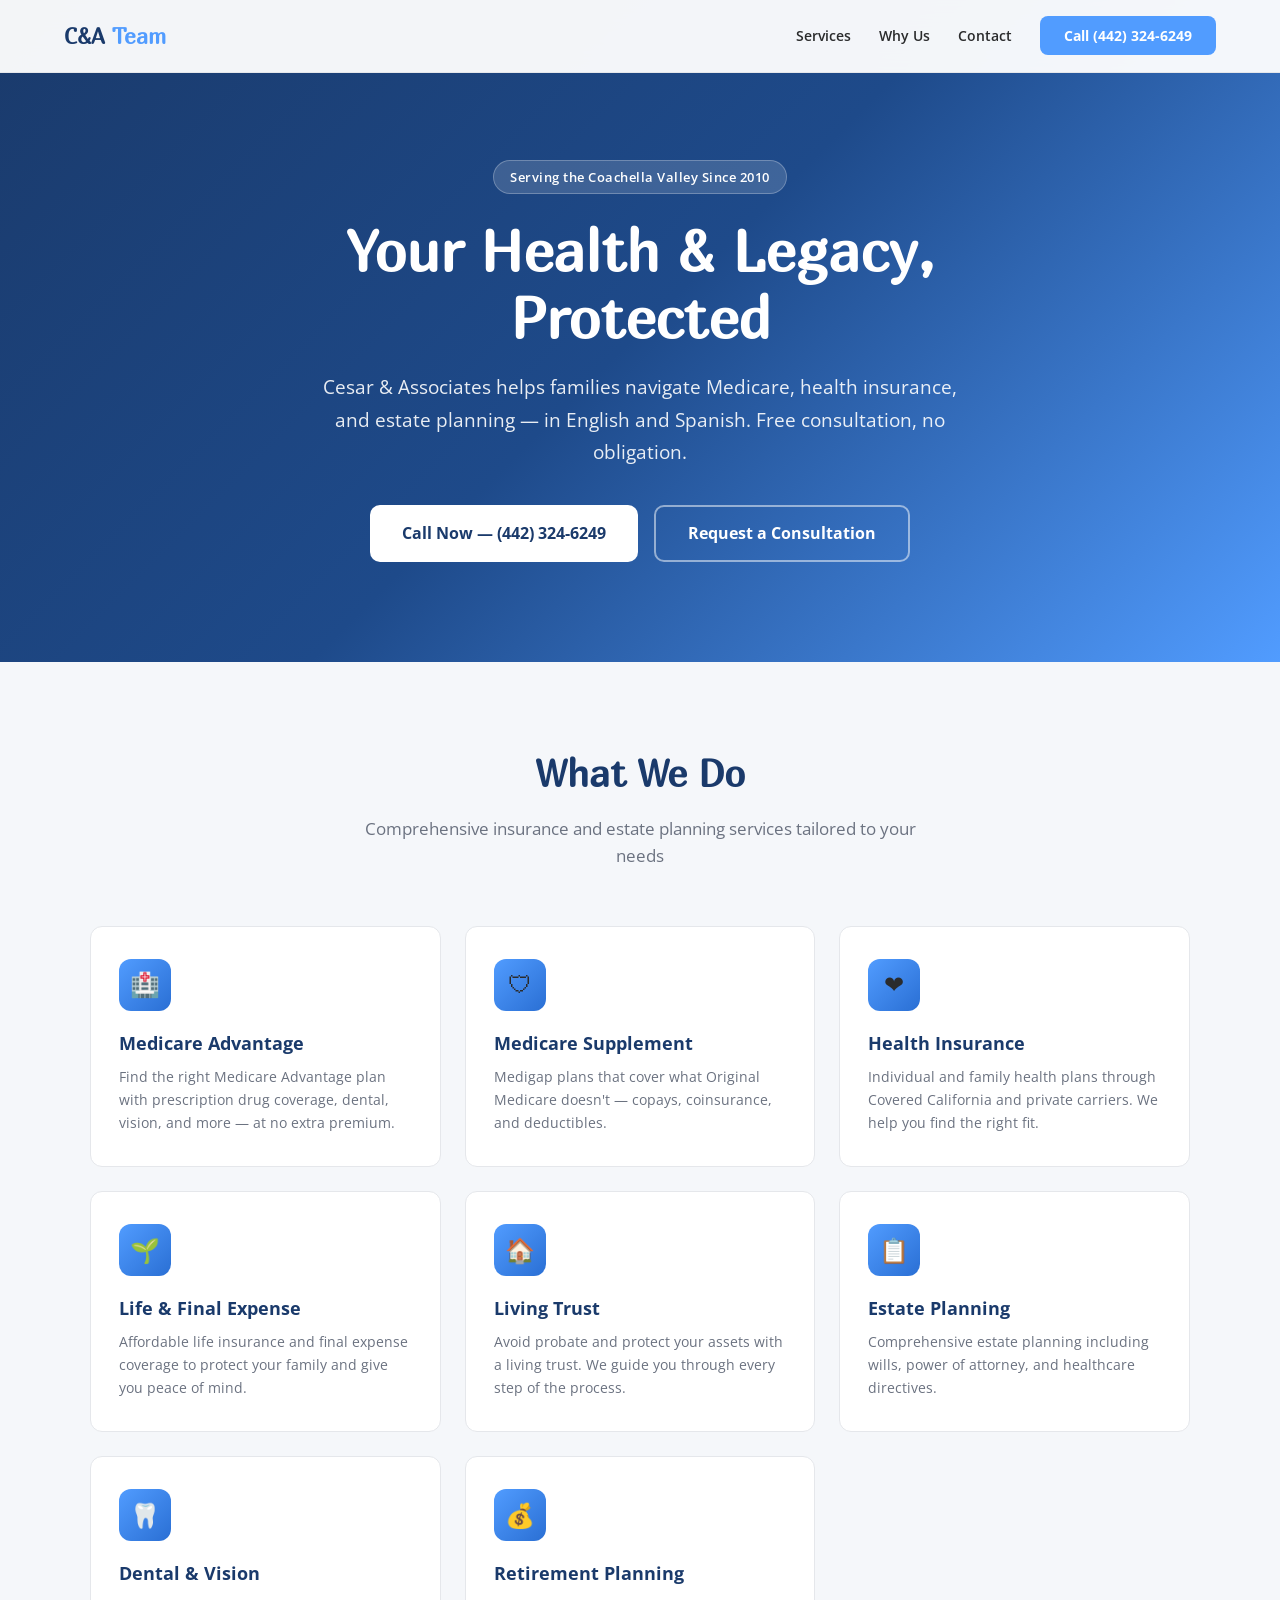
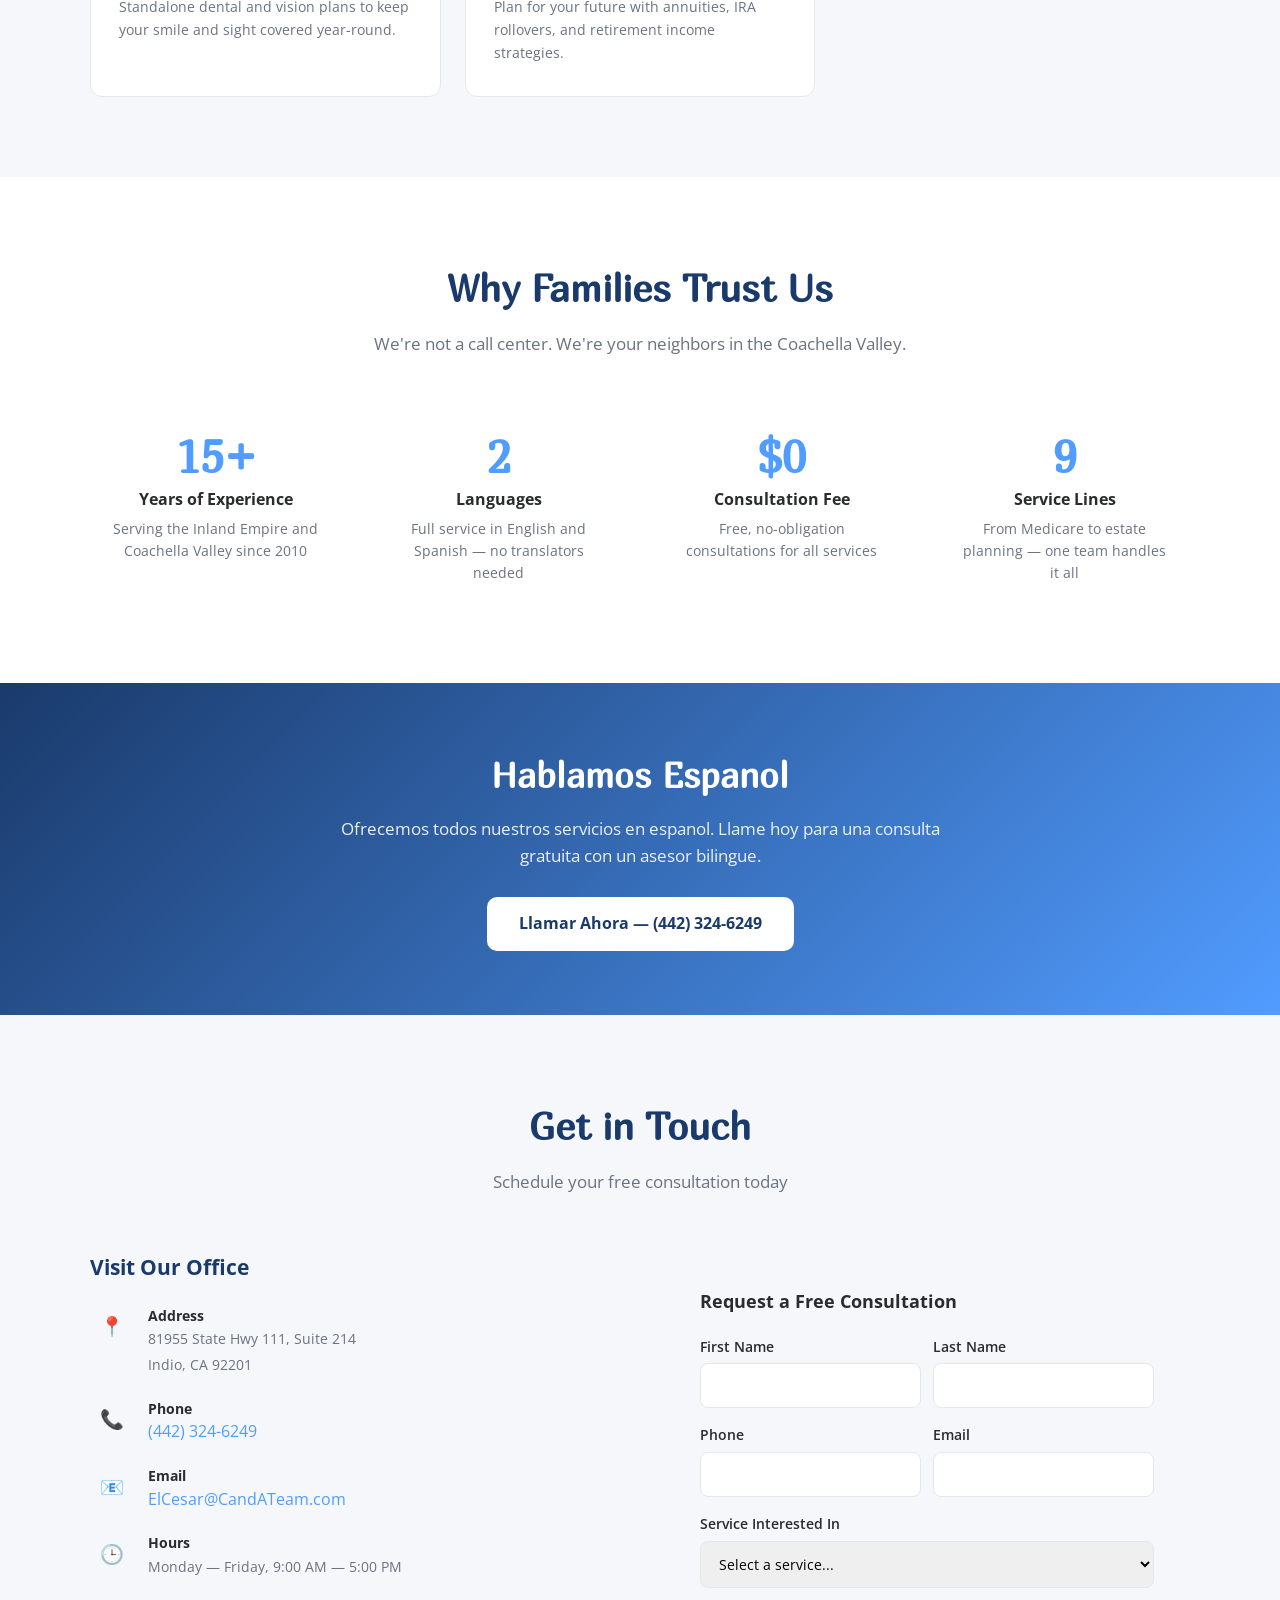
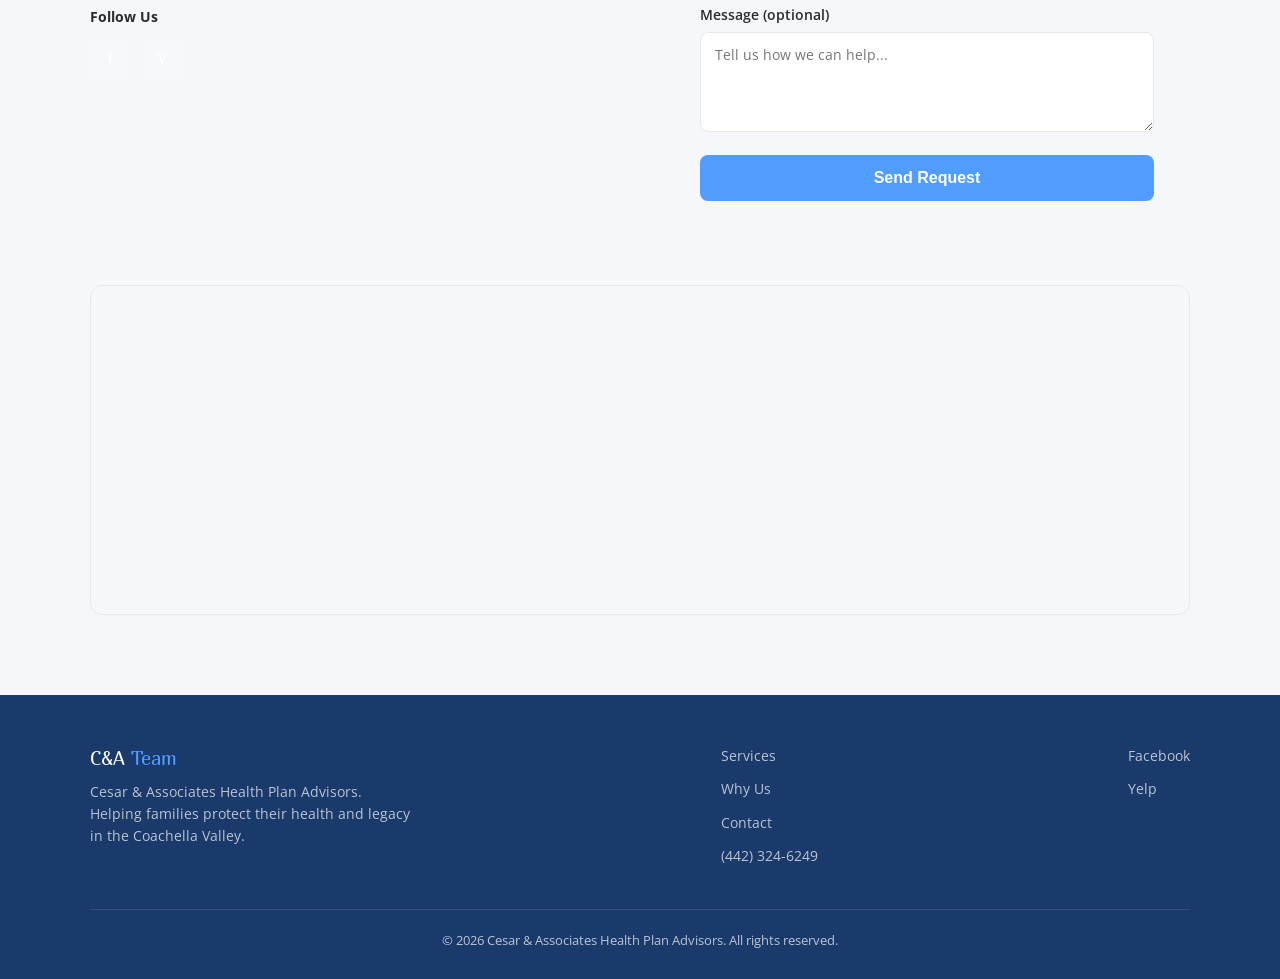
==== index.html @ fc5743d7 "Initial candateam.com static site — single page with all services Full static site for Cesar & Assoc" ====
<!DOCTYPE html>
<html lang="en">
<head>
  <meta charset="UTF-8">
  <meta name="viewport" content="width=device-width, initial-scale=1.0">
  <title>Cesar & Associates — Health Plan Advisors</title>
  <meta name="description" content="Cesar & Associates Health Plan Advisors — Medicare, Health Insurance, Estate Planning & Living Trust services in Indio, Coachella Valley. Bilingual English/Spanish. Free consultation.">
  <meta name="robots" content="index, follow">

  <!-- Open Graph -->
  <meta property="og:title" content="Cesar & Associates — Health Plan Advisors">
  <meta property="og:description" content="Medicare, Health Insurance, Estate Planning & Living Trust in Indio, CA. Bilingual EN/ES. Free consultation.">
  <meta property="og:type" content="website">
  <meta property="og:url" content="https://www.candateam.com">

  <!-- Structured Data -->
  <script type="application/ld+json">
  {
    "@context": "https://schema.org",
    "@type": "InsuranceAgency",
    "name": "Cesar & Associates Health Plan Advisors",
    "alternateName": "C&A Team",
    "url": "https://www.candateam.com",
    "telephone": "+1-442-324-6249",
    "address": {
      "@type": "PostalAddress",
      "streetAddress": "81955 State Hwy 111, Suite 214",
      "addressLocality": "Indio",
      "addressRegion": "CA",
      "postalCode": "92201",
      "addressCountry": "US"
    },
    "openingHoursSpecification": {
      "@type": "OpeningHoursSpecification",
      "dayOfWeek": ["Monday","Tuesday","Wednesday","Thursday","Friday"],
      "opens": "09:00",
      "closes": "17:00"
    },
    "areaServed": ["Indio","Coachella Valley","Palm Springs","Palm Desert","La Quinta","Cathedral City"],
    "knowsLanguage": ["en","es"],
    "sameAs": [
      "https://www.facebook.com/CesarandAssociateshpa/",
      "https://www.yelp.com/biz/cesar-health-insurance-services-indio"
    ]
  }
  </script>

  <link rel="preconnect" href="https://fonts.googleapis.com">
  <link rel="preconnect" href="https://fonts.gstatic.com" crossorigin>
  <link href="https://fonts.googleapis.com/css2?family=Open+Sans:wght@400;600;700&family=Marmelad&display=swap" rel="stylesheet">

  <style>
    *, *::before, *::after { box-sizing: border-box; margin: 0; padding: 0; }

    :root {
      --blue: #519CFF;
      --blue-dark: #2A6FD4;
      --blue-deep: #1a3a6b;
      --dark: #2A2B2C;
      --white: #ffffff;
      --light: #f5f7fa;
      --gray: #6b7280;
      --gray-light: #e5e7eb;
      --radius: 12px;
      --shadow: 0 4px 24px rgba(0,0,0,0.08);
    }

    html { scroll-behavior: smooth; }

    body {
      font-family: 'Open Sans', -apple-system, BlinkMacSystemFont, sans-serif;
      color: var(--dark);
      line-height: 1.6;
      background: var(--white);
    }

    /* ── NAV ─────────────────────────────────────────── */
    .nav {
      position: fixed; top: 0; left: 0; right: 0; z-index: 100;
      background: rgba(255,255,255,0.95);
      backdrop-filter: blur(12px);
      border-bottom: 1px solid var(--gray-light);
      transition: box-shadow 0.3s;
    }
    .nav.scrolled { box-shadow: 0 2px 20px rgba(0,0,0,0.08); }
    .nav-inner {
      max-width: 1200px; margin: 0 auto;
      display: flex; align-items: center; justify-content: space-between;
      padding: 0 24px; height: 72px;
    }
    .nav-brand {
      font-family: 'Marmelad', sans-serif;
      font-size: 1.4rem; color: var(--blue-deep);
      text-decoration: none; font-weight: 700;
    }
    .nav-brand span { color: var(--blue); }
    .nav-links { display: flex; gap: 28px; list-style: none; }
    .nav-links a {
      color: var(--dark); text-decoration: none; font-size: 0.9rem; font-weight: 600;
      transition: color 0.2s;
    }
    .nav-links a:hover { color: var(--blue); }
    .nav-cta {
      background: var(--blue); color: var(--white) !important;
      padding: 10px 24px; border-radius: 8px;
      font-weight: 700 !important; font-size: 0.85rem !important;
      transition: background 0.2s;
    }
    .nav-cta:hover { background: var(--blue-dark); }
    .hamburger {
      display: none; background: none; border: none; cursor: pointer;
      width: 32px; height: 32px; position: relative;
    }
    .hamburger span {
      display: block; width: 24px; height: 2px; background: var(--dark);
      position: absolute; left: 4px; transition: 0.3s;
    }
    .hamburger span:nth-child(1) { top: 8px; }
    .hamburger span:nth-child(2) { top: 15px; }
    .hamburger span:nth-child(3) { top: 22px; }

    /* ── HERO ────────────────────────────────────────── */
    .hero {
      padding: 160px 24px 100px;
      background: linear-gradient(135deg, var(--blue-deep) 0%, #1e4a8a 50%, var(--blue) 100%);
      color: var(--white);
      text-align: center;
    }
    .hero-badge {
      display: inline-block;
      background: rgba(255,255,255,0.15);
      border: 1px solid rgba(255,255,255,0.25);
      padding: 6px 16px; border-radius: 20px;
      font-size: 0.8rem; font-weight: 600;
      margin-bottom: 24px; letter-spacing: 0.5px;
    }
    .hero h1 {
      font-family: 'Marmelad', sans-serif;
      font-size: clamp(2.2rem, 5vw, 3.6rem);
      line-height: 1.15; margin-bottom: 20px;
    }
    .hero p {
      font-size: clamp(1rem, 2vw, 1.2rem);
      max-width: 640px; margin: 0 auto 36px;
      opacity: 0.9; line-height: 1.7;
    }
    .hero-buttons { display: flex; gap: 16px; justify-content: center; flex-wrap: wrap; }
    .btn {
      display: inline-flex; align-items: center; gap: 8px;
      padding: 14px 32px; border-radius: 10px;
      font-size: 1rem; font-weight: 700; text-decoration: none;
      transition: transform 0.2s, box-shadow 0.2s;
    }
    .btn:hover { transform: translateY(-2px); box-shadow: 0 8px 24px rgba(0,0,0,0.15); }
    .btn-primary { background: var(--white); color: var(--blue-deep); }
    .btn-outline { background: transparent; color: var(--white); border: 2px solid rgba(255,255,255,0.5); }
    .btn-outline:hover { border-color: var(--white); }
    .btn-blue { background: var(--blue); color: var(--white); border: none; }

    /* ── SECTIONS ─────────────────────────────────────── */
    .section { padding: 80px 24px; }
    .section-alt { background: var(--light); }
    .container { max-width: 1100px; margin: 0 auto; }
    .section-header {
      text-align: center; margin-bottom: 56px;
    }
    .section-header h2 {
      font-family: 'Marmelad', sans-serif;
      font-size: clamp(1.8rem, 3vw, 2.4rem);
      color: var(--blue-deep); margin-bottom: 12px;
    }
    .section-header p {
      color: var(--gray); font-size: 1.05rem; max-width: 560px; margin: 0 auto;
    }

    /* ── SERVICES ─────────────────────────────────────── */
    .services-grid {
      display: grid;
      grid-template-columns: repeat(auto-fit, minmax(280px, 1fr));
      gap: 24px;
    }
    .service-card {
      background: var(--white);
      border: 1px solid var(--gray-light);
      border-radius: var(--radius);
      padding: 32px 28px;
      transition: transform 0.2s, box-shadow 0.2s;
    }
    .service-card:hover { transform: translateY(-4px); box-shadow: var(--shadow); }
    .service-icon {
      width: 52px; height: 52px; border-radius: 12px;
      background: linear-gradient(135deg, var(--blue), var(--blue-dark));
      display: flex; align-items: center; justify-content: center;
      margin-bottom: 18px; font-size: 1.5rem;
    }
    .service-card h3 { font-size: 1.1rem; margin-bottom: 8px; color: var(--blue-deep); }
    .service-card p { font-size: 0.9rem; color: var(--gray); line-height: 1.6; }

    /* ── WHY US ───────────────────────────────────────── */
    .features {
      display: grid; grid-template-columns: repeat(auto-fit, minmax(240px, 1fr));
      gap: 32px;
    }
    .feature { text-align: center; padding: 20px; }
    .feature-num {
      font-family: 'Marmelad', sans-serif;
      font-size: 2.8rem; color: var(--blue); font-weight: 700; line-height: 1;
      margin-bottom: 8px;
    }
    .feature h3 { font-size: 1rem; margin-bottom: 6px; }
    .feature p { font-size: 0.85rem; color: var(--gray); }

    /* ── BILINGUAL BANNER ─────────────────────────────── */
    .bilingual {
      background: linear-gradient(135deg, var(--blue-deep), var(--blue));
      color: var(--white); padding: 64px 24px; text-align: center;
    }
    .bilingual h2 {
      font-family: 'Marmelad', sans-serif;
      font-size: clamp(1.6rem, 3vw, 2.2rem); margin-bottom: 12px;
    }
    .bilingual p { opacity: 0.9; font-size: 1.05rem; max-width: 600px; margin: 0 auto 28px; }

    /* ── CONTACT ──────────────────────────────────────── */
    .contact-grid {
      display: grid; grid-template-columns: 1fr 1fr; gap: 48px;
      align-items: start;
    }
    .contact-info h3 { font-size: 1.3rem; margin-bottom: 20px; color: var(--blue-deep); }
    .contact-item {
      display: flex; gap: 14px; margin-bottom: 20px;
    }
    .contact-icon {
      width: 44px; height: 44px; border-radius: 10px;
      background: var(--light); display: flex;
      align-items: center; justify-content: center;
      font-size: 1.2rem; flex-shrink: 0;
    }
    .contact-item strong { display: block; font-size: 0.85rem; color: var(--dark); }
    .contact-item span { font-size: 0.9rem; color: var(--gray); }
    .contact-item a { color: var(--blue); text-decoration: none; }
    .contact-item a:hover { text-decoration: underline; }

    .contact-form { background: var(--light); padding: 36px; border-radius: var(--radius); }
    .contact-form h3 { font-size: 1.1rem; margin-bottom: 20px; }
    .form-group { margin-bottom: 16px; }
    .form-group label { display: block; font-size: 0.85rem; font-weight: 600; margin-bottom: 6px; }
    .form-group input, .form-group select, .form-group textarea {
      width: 100%; padding: 12px 14px; border: 1px solid var(--gray-light);
      border-radius: 8px; font-size: 0.9rem; font-family: inherit;
      transition: border-color 0.2s;
    }
    .form-group input:focus, .form-group select:focus, .form-group textarea:focus {
      outline: none; border-color: var(--blue);
    }
    .form-group textarea { resize: vertical; min-height: 100px; }
    .form-row { display: grid; grid-template-columns: 1fr 1fr; gap: 12px; }
    .form-submit {
      width: 100%; padding: 14px; background: var(--blue); color: var(--white);
      border: none; border-radius: 8px; font-size: 1rem; font-weight: 700;
      cursor: pointer; transition: background 0.2s;
    }
    .form-submit:hover { background: var(--blue-dark); }

    /* ── FOOTER ───────────────────────────────────────── */
    .footer {
      background: var(--blue-deep); color: rgba(255,255,255,0.7);
      padding: 48px 24px 28px;
    }
    .footer-inner {
      max-width: 1100px; margin: 0 auto;
      display: flex; justify-content: space-between; align-items: start;
      flex-wrap: wrap; gap: 32px;
    }
    .footer-brand {
      font-family: 'Marmelad', sans-serif;
      font-size: 1.2rem; color: var(--white); margin-bottom: 8px;
    }
    .footer-brand span { color: var(--blue); }
    .footer p { font-size: 0.85rem; max-width: 320px; line-height: 1.6; }
    .footer-links { list-style: none; }
    .footer-links li { margin-bottom: 8px; }
    .footer-links a { color: rgba(255,255,255,0.7); text-decoration: none; font-size: 0.85rem; }
    .footer-links a:hover { color: var(--white); }
    .footer-social { display: flex; gap: 12px; }
    .footer-social a {
      width: 40px; height: 40px; border-radius: 8px;
      background: rgba(255,255,255,0.1); display: flex;
      align-items: center; justify-content: center;
      color: var(--white); text-decoration: none; font-size: 1.1rem;
      transition: background 0.2s;
    }
    .footer-social a:hover { background: var(--blue); }
    .footer-bottom {
      max-width: 1100px; margin: 32px auto 0;
      padding-top: 20px; border-top: 1px solid rgba(255,255,255,0.1);
      font-size: 0.8rem; text-align: center;
    }

    /* ── MAP ──────────────────────────────────────────── */
    .map-wrapper {
      border-radius: var(--radius); overflow: hidden; margin-top: 48px;
      border: 1px solid var(--gray-light);
    }

    /* ── MOBILE ──────────────────────────────────────── */
    @media (max-width: 768px) {
      .nav-links { display: none; }
      .hamburger { display: block; }
      .nav-links.open {
        display: flex; flex-direction: column;
        position: absolute; top: 72px; left: 0; right: 0;
        background: var(--white); padding: 24px;
        border-bottom: 1px solid var(--gray-light);
        box-shadow: 0 8px 24px rgba(0,0,0,0.1);
      }
      .contact-grid { grid-template-columns: 1fr; }
      .form-row { grid-template-columns: 1fr; }
      .hero { padding: 130px 20px 70px; }
      .footer-inner { flex-direction: column; }
    }
  </style>
</head>
<body>

<!-- NAV -->
<nav class="nav" id="nav">
  <div class="nav-inner">
    <a href="#" class="nav-brand">C&A <span>Team</span></a>
    <ul class="nav-links" id="navLinks">
      <li><a href="#services">Services</a></li>
      <li><a href="#why-us">Why Us</a></li>
      <li><a href="#contact">Contact</a></li>
      <li><a href="tel:+14423246249" class="nav-cta">Call (442) 324-6249</a></li>
    </ul>
    <button class="hamburger" id="hamburger" aria-label="Menu">
      <span></span><span></span><span></span>
    </button>
  </div>
</nav>

<!-- HERO -->
<section class="hero">
  <div class="hero-badge">Serving the Coachella Valley Since 2010</div>
  <h1>Your Health & Legacy,<br>Protected</h1>
  <p>Cesar & Associates helps families navigate Medicare, health insurance, and estate planning — in English and Spanish. Free consultation, no obligation.</p>
  <div class="hero-buttons">
    <a href="tel:+14423246249" class="btn btn-primary">Call Now — (442) 324-6249</a>
    <a href="#contact" class="btn btn-outline">Request a Consultation</a>
  </div>
</section>

<!-- SERVICES -->
<section class="section section-alt" id="services">
  <div class="container">
    <div class="section-header">
      <h2>What We Do</h2>
      <p>Comprehensive insurance and estate planning services tailored to your needs</p>
    </div>
    <div class="services-grid">
      <div class="service-card">
        <div class="service-icon">&#x1F3E5;</div>
        <h3>Medicare Advantage</h3>
        <p>Find the right Medicare Advantage plan with prescription drug coverage, dental, vision, and more — at no extra premium.</p>
      </div>
      <div class="service-card">
        <div class="service-icon">&#x1F6E1;</div>
        <h3>Medicare Supplement</h3>
        <p>Medigap plans that cover what Original Medicare doesn't — copays, coinsurance, and deductibles.</p>
      </div>
      <div class="service-card">
        <div class="service-icon">&#x2764;</div>
        <h3>Health Insurance</h3>
        <p>Individual and family health plans through Covered California and private carriers. We help you find the right fit.</p>
      </div>
      <div class="service-card">
        <div class="service-icon">&#x1F331;</div>
        <h3>Life & Final Expense</h3>
        <p>Affordable life insurance and final expense coverage to protect your family and give you peace of mind.</p>
      </div>
      <div class="service-card">
        <div class="service-icon">&#x1F3E0;</div>
        <h3>Living Trust</h3>
        <p>Avoid probate and protect your assets with a living trust. We guide you through every step of the process.</p>
      </div>
      <div class="service-card">
        <div class="service-icon">&#x1F4CB;</div>
        <h3>Estate Planning</h3>
        <p>Comprehensive estate planning including wills, power of attorney, and healthcare directives.</p>
      </div>
      <div class="service-card">
        <div class="service-icon">&#x1F9B7;</div>
        <h3>Dental & Vision</h3>
        <p>Standalone dental and vision plans to keep your smile and sight covered year-round.</p>
      </div>
      <div class="service-card">
        <div class="service-icon">&#x1F4B0;</div>
        <h3>Retirement Planning</h3>
        <p>Plan for your future with annuities, IRA rollovers, and retirement income strategies.</p>
      </div>
    </div>
  </div>
</section>

<!-- WHY US -->
<section class="section" id="why-us">
  <div class="container">
    <div class="section-header">
      <h2>Why Families Trust Us</h2>
      <p>We're not a call center. We're your neighbors in the Coachella Valley.</p>
    </div>
    <div class="features">
      <div class="feature">
        <div class="feature-num">15+</div>
        <h3>Years of Experience</h3>
        <p>Serving the Inland Empire and Coachella Valley since 2010</p>
      </div>
      <div class="feature">
        <div class="feature-num">2</div>
        <h3>Languages</h3>
        <p>Full service in English and Spanish — no translators needed</p>
      </div>
      <div class="feature">
        <div class="feature-num">$0</div>
        <h3>Consultation Fee</h3>
        <p>Free, no-obligation consultations for all services</p>
      </div>
      <div class="feature">
        <div class="feature-num">9</div>
        <h3>Service Lines</h3>
        <p>From Medicare to estate planning — one team handles it all</p>
      </div>
    </div>
  </div>
</section>

<!-- BILINGUAL -->
<section class="bilingual">
  <h2>Hablamos Espanol</h2>
  <p>Ofrecemos todos nuestros servicios en espanol. Llame hoy para una consulta gratuita con un asesor bilingue.</p>
  <a href="tel:+14423246249" class="btn btn-primary">Llamar Ahora — (442) 324-6249</a>
</section>

<!-- CONTACT -->
<section class="section section-alt" id="contact">
  <div class="container">
    <div class="section-header">
      <h2>Get in Touch</h2>
      <p>Schedule your free consultation today</p>
    </div>
    <div class="contact-grid">
      <div class="contact-info">
        <h3>Visit Our Office</h3>
        <div class="contact-item">
          <div class="contact-icon">&#x1F4CD;</div>
          <div>
            <strong>Address</strong>
            <span>81955 State Hwy 111, Suite 214<br>Indio, CA 92201</span>
          </div>
        </div>
        <div class="contact-item">
          <div class="contact-icon">&#x1F4DE;</div>
          <div>
            <strong>Phone</strong>
            <a href="tel:+14423246249">(442) 324-6249</a>
          </div>
        </div>
        <div class="contact-item">
          <div class="contact-icon">&#x1F4E7;</div>
          <div>
            <strong>Email</strong>
            <a href="mailto:ElCesar@CandATeam.com">ElCesar@CandATeam.com</a>
          </div>
        </div>
        <div class="contact-item">
          <div class="contact-icon">&#x1F552;</div>
          <div>
            <strong>Hours</strong>
            <span>Monday — Friday, 9:00 AM — 5:00 PM</span>
          </div>
        </div>

        <!-- Social -->
        <div style="margin-top: 24px;">
          <strong style="font-size: 0.85rem;">Follow Us</strong>
          <div class="footer-social" style="margin-top: 10px;">
            <a href="https://www.facebook.com/CesarandAssociateshpa/" target="_blank" rel="noopener" aria-label="Facebook">f</a>
            <a href="https://www.yelp.com/biz/cesar-health-insurance-services-indio" target="_blank" rel="noopener" aria-label="Yelp">Y</a>
          </div>
        </div>
      </div>

      <div class="contact-form">
        <h3>Request a Free Consultation</h3>
        <form id="contactForm" action="https://formspree.io/f/placeholder" method="POST">
          <div class="form-row">
            <div class="form-group">
              <label for="fname">First Name</label>
              <input type="text" id="fname" name="first_name" required>
            </div>
            <div class="form-group">
              <label for="lname">Last Name</label>
              <input type="text" id="lname" name="last_name" required>
            </div>
          </div>
          <div class="form-row">
            <div class="form-group">
              <label for="phone">Phone</label>
              <input type="tel" id="phone" name="phone" required>
            </div>
            <div class="form-group">
              <label for="email">Email</label>
              <input type="email" id="email" name="email">
            </div>
          </div>
          <div class="form-group">
            <label for="service">Service Interested In</label>
            <select id="service" name="service">
              <option value="">Select a service...</option>
              <option value="medicare-advantage">Medicare Advantage</option>
              <option value="medicare-supplement">Medicare Supplement</option>
              <option value="health-insurance">Health Insurance</option>
              <option value="life-final-expense">Life & Final Expense</option>
              <option value="living-trust">Living Trust</option>
              <option value="estate-planning">Estate Planning</option>
              <option value="dental-vision">Dental & Vision</option>
              <option value="retirement">Retirement Planning</option>
              <option value="other">Other</option>
            </select>
          </div>
          <div class="form-group">
            <label for="message">Message (optional)</label>
            <textarea id="message" name="message" placeholder="Tell us how we can help..."></textarea>
          </div>
          <button type="submit" class="form-submit">Send Request</button>
        </form>
      </div>
    </div>

    <!-- Map -->
    <div class="map-wrapper">
      <iframe
        src="https://www.google.com/maps/embed?pb=!1m18!1m12!1m3!1d3319.1!2d-116.2155!3d33.7206!2m3!1f0!2f0!3f0!3m2!1i1024!2i768!4f13.1!3m3!1m2!1s0x80dafb5a8a3b6f5d%3A0x1234567890abcdef!2s81955+CA-111+Suite+214%2C+Indio%2C+CA+92201!5e0!3m2!1sen!2sus!4v1"
        width="100%" height="320" style="border:0;" allowfullscreen="" loading="lazy"
        referrerpolicy="no-referrer-when-downgrade"
        title="Cesar & Associates Office Location">
      </iframe>
    </div>
  </div>
</section>

<!-- FOOTER -->
<footer class="footer">
  <div class="footer-inner">
    <div>
      <div class="footer-brand">C&A <span>Team</span></div>
      <p>Cesar & Associates Health Plan Advisors. Helping families protect their health and legacy in the Coachella Valley.</p>
    </div>
    <div>
      <ul class="footer-links">
        <li><a href="#services">Services</a></li>
        <li><a href="#why-us">Why Us</a></li>
        <li><a href="#contact">Contact</a></li>
        <li><a href="tel:+14423246249">(442) 324-6249</a></li>
      </ul>
    </div>
    <div>
      <ul class="footer-links">
        <li><a href="https://www.facebook.com/CesarandAssociateshpa/" target="_blank" rel="noopener">Facebook</a></li>
        <li><a href="https://www.yelp.com/biz/cesar-health-insurance-services-indio" target="_blank" rel="noopener">Yelp</a></li>
      </ul>
    </div>
  </div>
  <div class="footer-bottom">
    &copy; 2026 Cesar & Associates Health Plan Advisors. All rights reserved.
  </div>
</footer>

<script>
  // Nav scroll effect
  window.addEventListener('scroll', () => {
    document.getElementById('nav').classList.toggle('scrolled', window.scrollY > 10);
  });

  // Mobile menu
  document.getElementById('hamburger').addEventListener('click', () => {
    document.getElementById('navLinks').classList.toggle('open');
  });

  // Close mobile menu on link click
  document.querySelectorAll('.nav-links a').forEach(a => {
    a.addEventListener('click', () => {
      document.getElementById('navLinks').classList.remove('open');
    });
  });

  // Form handling
  document.getElementById('contactForm').addEventListener('submit', function(e) {
    e.preventDefault();
    const btn = this.querySelector('.form-submit');
    btn.textContent = 'Sending...';
    btn.disabled = true;

    // TODO: Replace with real form handler (Formspree, n8n webhook, or GHL)
    setTimeout(() => {
      btn.textContent = 'Sent! We\'ll call you soon.';
      btn.style.background = '#16a34a';
      this.reset();
      setTimeout(() => {
        btn.textContent = 'Send Request';
        btn.style.background = '';
        btn.disabled = false;
      }, 3000);
    }, 800);
  });
</script>

</body>
</html>
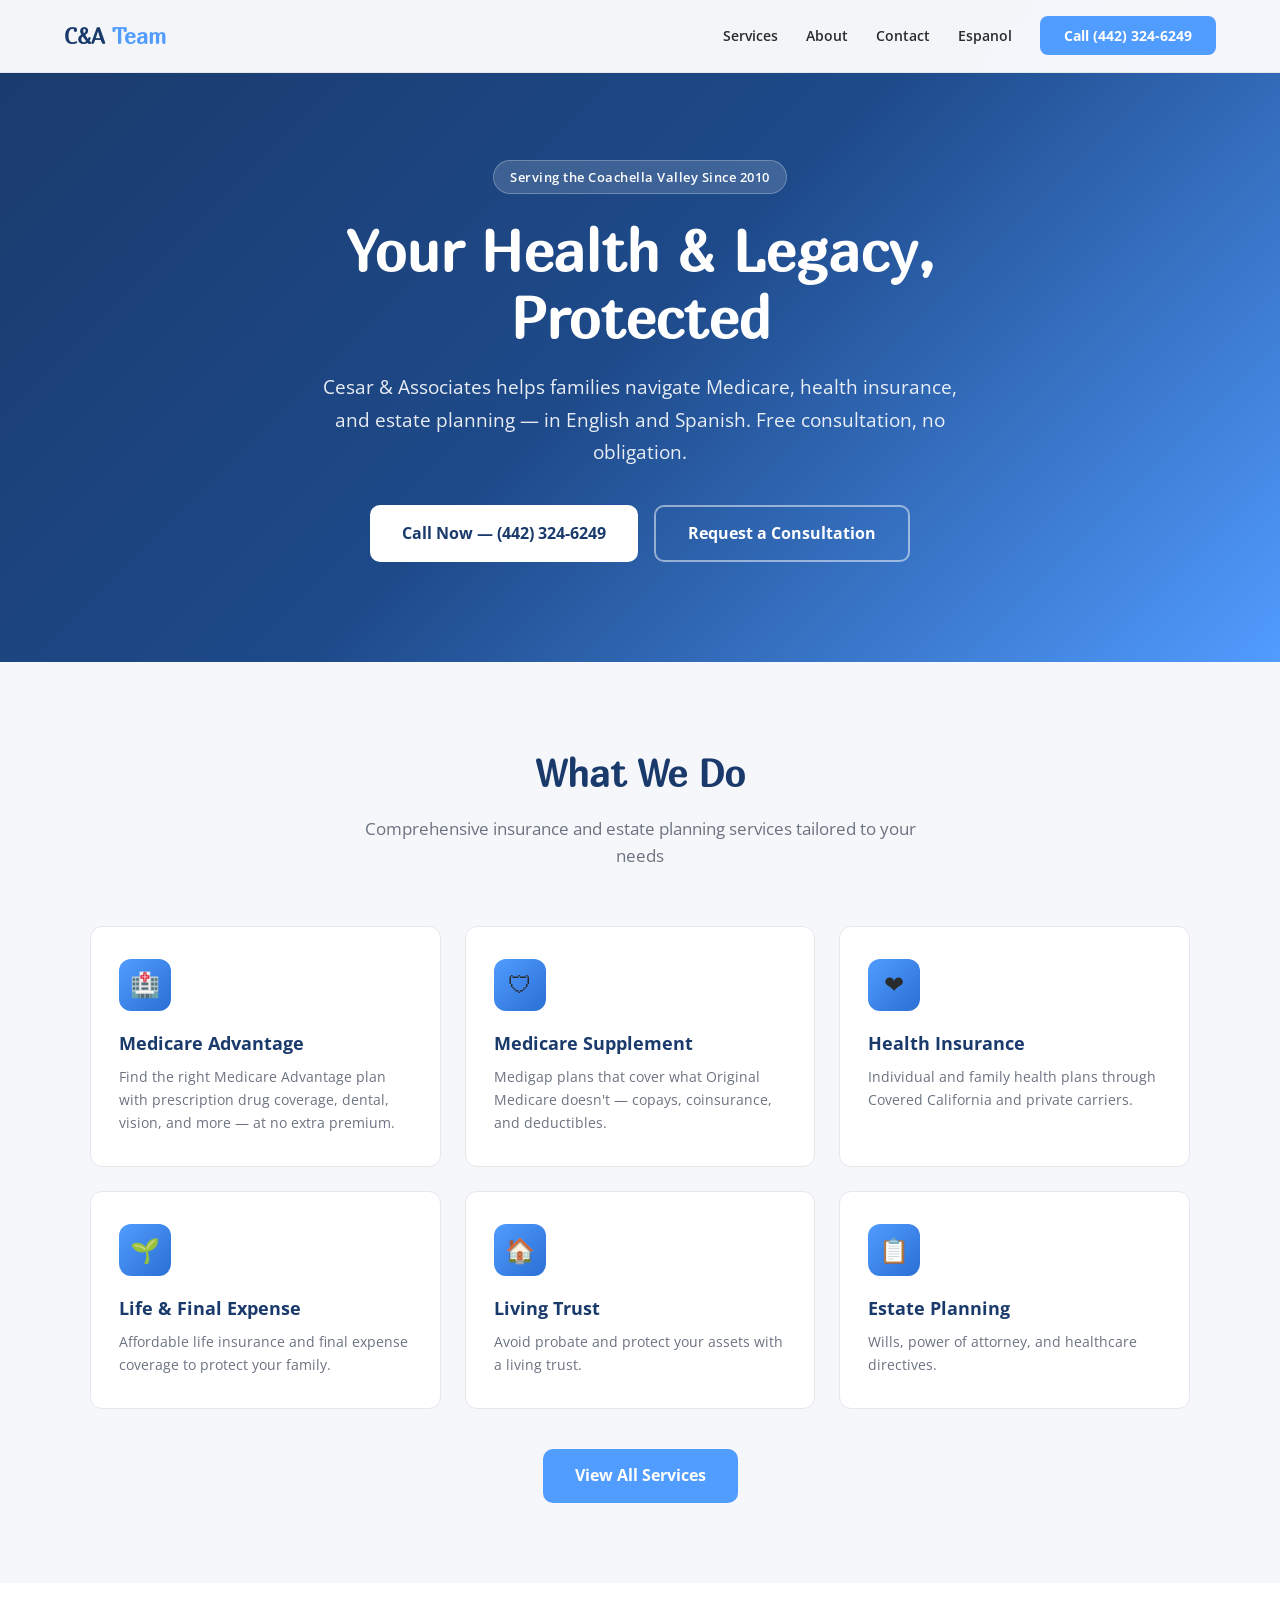
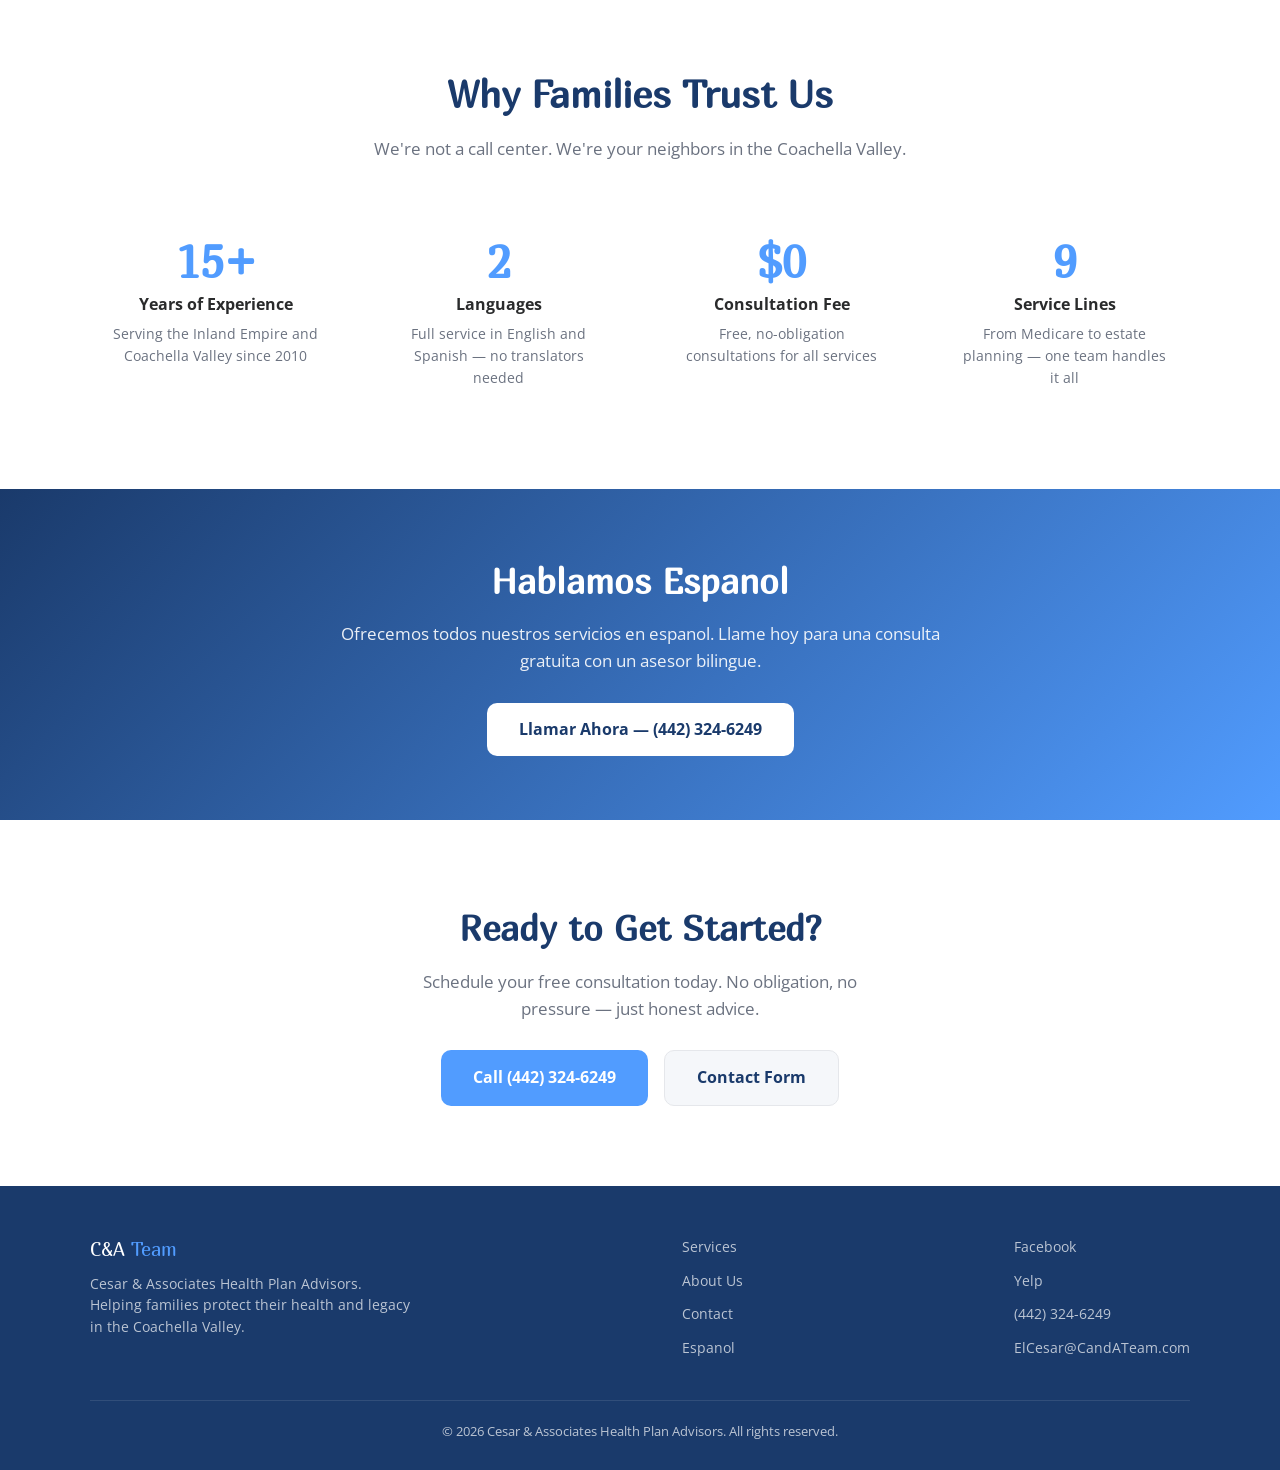
==== commit 416f3518: "Multi-page C&A site: services, about, contact, Spanish landing - Extracted shared CSS to style.css a" ====
--- a/index.html
+++ b/index.html
@@ -6,14 +6,11 @@
   <title>Cesar & Associates — Health Plan Advisors</title>
   <meta name="description" content="Cesar & Associates Health Plan Advisors — Medicare, Health Insurance, Estate Planning & Living Trust services in Indio, Coachella Valley. Bilingual English/Spanish. Free consultation.">
   <meta name="robots" content="index, follow">
-
-  <!-- Open Graph -->
   <meta property="og:title" content="Cesar & Associates — Health Plan Advisors">
   <meta property="og:description" content="Medicare, Health Insurance, Estate Planning & Living Trust in Indio, CA. Bilingual EN/ES. Free consultation.">
   <meta property="og:type" content="website">
   <meta property="og:url" content="https://www.candateam.com">
-
-  <!-- Structured Data -->
+  <link rel="canonical" href="https://www.candateam.com">
   <script type="application/ld+json">
   {
     "@context": "https://schema.org",
@@ -44,293 +41,22 @@
     ]
   }
   </script>
-
   <link rel="preconnect" href="https://fonts.googleapis.com">
   <link rel="preconnect" href="https://fonts.gstatic.com" crossorigin>
   <link href="https://fonts.googleapis.com/css2?family=Open+Sans:wght@400;600;700&family=Marmelad&display=swap" rel="stylesheet">
-
-  <style>
-    *, *::before, *::after { box-sizing: border-box; margin: 0; padding: 0; }
-
-    :root {
-      --blue: #519CFF;
-      --blue-dark: #2A6FD4;
-      --blue-deep: #1a3a6b;
-      --dark: #2A2B2C;
-      --white: #ffffff;
-      --light: #f5f7fa;
-      --gray: #6b7280;
-      --gray-light: #e5e7eb;
-      --radius: 12px;
-      --shadow: 0 4px 24px rgba(0,0,0,0.08);
-    }
-
-    html { scroll-behavior: smooth; }
-
-    body {
-      font-family: 'Open Sans', -apple-system, BlinkMacSystemFont, sans-serif;
-      color: var(--dark);
-      line-height: 1.6;
-      background: var(--white);
-    }
-
-    /* ── NAV ─────────────────────────────────────────── */
-    .nav {
-      position: fixed; top: 0; left: 0; right: 0; z-index: 100;
-      background: rgba(255,255,255,0.95);
-      backdrop-filter: blur(12px);
-      border-bottom: 1px solid var(--gray-light);
-      transition: box-shadow 0.3s;
-    }
-    .nav.scrolled { box-shadow: 0 2px 20px rgba(0,0,0,0.08); }
-    .nav-inner {
-      max-width: 1200px; margin: 0 auto;
-      display: flex; align-items: center; justify-content: space-between;
-      padding: 0 24px; height: 72px;
-    }
-    .nav-brand {
-      font-family: 'Marmelad', sans-serif;
-      font-size: 1.4rem; color: var(--blue-deep);
-      text-decoration: none; font-weight: 700;
-    }
-    .nav-brand span { color: var(--blue); }
-    .nav-links { display: flex; gap: 28px; list-style: none; }
-    .nav-links a {
-      color: var(--dark); text-decoration: none; font-size: 0.9rem; font-weight: 600;
-      transition: color 0.2s;
-    }
-    .nav-links a:hover { color: var(--blue); }
-    .nav-cta {
-      background: var(--blue); color: var(--white) !important;
-      padding: 10px 24px; border-radius: 8px;
-      font-weight: 700 !important; font-size: 0.85rem !important;
-      transition: background 0.2s;
-    }
-    .nav-cta:hover { background: var(--blue-dark); }
-    .hamburger {
-      display: none; background: none; border: none; cursor: pointer;
-      width: 32px; height: 32px; position: relative;
-    }
-    .hamburger span {
-      display: block; width: 24px; height: 2px; background: var(--dark);
-      position: absolute; left: 4px; transition: 0.3s;
-    }
-    .hamburger span:nth-child(1) { top: 8px; }
-    .hamburger span:nth-child(2) { top: 15px; }
-    .hamburger span:nth-child(3) { top: 22px; }
-
-    /* ── HERO ────────────────────────────────────────── */
-    .hero {
-      padding: 160px 24px 100px;
-      background: linear-gradient(135deg, var(--blue-deep) 0%, #1e4a8a 50%, var(--blue) 100%);
-      color: var(--white);
-      text-align: center;
-    }
-    .hero-badge {
-      display: inline-block;
-      background: rgba(255,255,255,0.15);
-      border: 1px solid rgba(255,255,255,0.25);
-      padding: 6px 16px; border-radius: 20px;
-      font-size: 0.8rem; font-weight: 600;
-      margin-bottom: 24px; letter-spacing: 0.5px;
-    }
-    .hero h1 {
-      font-family: 'Marmelad', sans-serif;
-      font-size: clamp(2.2rem, 5vw, 3.6rem);
-      line-height: 1.15; margin-bottom: 20px;
-    }
-    .hero p {
-      font-size: clamp(1rem, 2vw, 1.2rem);
-      max-width: 640px; margin: 0 auto 36px;
-      opacity: 0.9; line-height: 1.7;
-    }
-    .hero-buttons { display: flex; gap: 16px; justify-content: center; flex-wrap: wrap; }
-    .btn {
-      display: inline-flex; align-items: center; gap: 8px;
-      padding: 14px 32px; border-radius: 10px;
-      font-size: 1rem; font-weight: 700; text-decoration: none;
-      transition: transform 0.2s, box-shadow 0.2s;
-    }
-    .btn:hover { transform: translateY(-2px); box-shadow: 0 8px 24px rgba(0,0,0,0.15); }
-    .btn-primary { background: var(--white); color: var(--blue-deep); }
-    .btn-outline { background: transparent; color: var(--white); border: 2px solid rgba(255,255,255,0.5); }
-    .btn-outline:hover { border-color: var(--white); }
-    .btn-blue { background: var(--blue); color: var(--white); border: none; }
-
-    /* ── SECTIONS ─────────────────────────────────────── */
-    .section { padding: 80px 24px; }
-    .section-alt { background: var(--light); }
-    .container { max-width: 1100px; margin: 0 auto; }
-    .section-header {
-      text-align: center; margin-bottom: 56px;
-    }
-    .section-header h2 {
-      font-family: 'Marmelad', sans-serif;
-      font-size: clamp(1.8rem, 3vw, 2.4rem);
-      color: var(--blue-deep); margin-bottom: 12px;
-    }
-    .section-header p {
-      color: var(--gray); font-size: 1.05rem; max-width: 560px; margin: 0 auto;
-    }
-
-    /* ── SERVICES ─────────────────────────────────────── */
-    .services-grid {
-      display: grid;
-      grid-template-columns: repeat(auto-fit, minmax(280px, 1fr));
-      gap: 24px;
-    }
-    .service-card {
-      background: var(--white);
-      border: 1px solid var(--gray-light);
-      border-radius: var(--radius);
-      padding: 32px 28px;
-      transition: transform 0.2s, box-shadow 0.2s;
-    }
-    .service-card:hover { transform: translateY(-4px); box-shadow: var(--shadow); }
-    .service-icon {
-      width: 52px; height: 52px; border-radius: 12px;
-      background: linear-gradient(135deg, var(--blue), var(--blue-dark));
-      display: flex; align-items: center; justify-content: center;
-      margin-bottom: 18px; font-size: 1.5rem;
-    }
-    .service-card h3 { font-size: 1.1rem; margin-bottom: 8px; color: var(--blue-deep); }
-    .service-card p { font-size: 0.9rem; color: var(--gray); line-height: 1.6; }
-
-    /* ── WHY US ───────────────────────────────────────── */
-    .features {
-      display: grid; grid-template-columns: repeat(auto-fit, minmax(240px, 1fr));
-      gap: 32px;
-    }
-    .feature { text-align: center; padding: 20px; }
-    .feature-num {
-      font-family: 'Marmelad', sans-serif;
-      font-size: 2.8rem; color: var(--blue); font-weight: 700; line-height: 1;
-      margin-bottom: 8px;
-    }
-    .feature h3 { font-size: 1rem; margin-bottom: 6px; }
-    .feature p { font-size: 0.85rem; color: var(--gray); }
-
-    /* ── BILINGUAL BANNER ─────────────────────────────── */
-    .bilingual {
-      background: linear-gradient(135deg, var(--blue-deep), var(--blue));
-      color: var(--white); padding: 64px 24px; text-align: center;
-    }
-    .bilingual h2 {
-      font-family: 'Marmelad', sans-serif;
-      font-size: clamp(1.6rem, 3vw, 2.2rem); margin-bottom: 12px;
-    }
-    .bilingual p { opacity: 0.9; font-size: 1.05rem; max-width: 600px; margin: 0 auto 28px; }
-
-    /* ── CONTACT ──────────────────────────────────────── */
-    .contact-grid {
-      display: grid; grid-template-columns: 1fr 1fr; gap: 48px;
-      align-items: start;
-    }
-    .contact-info h3 { font-size: 1.3rem; margin-bottom: 20px; color: var(--blue-deep); }
-    .contact-item {
-      display: flex; gap: 14px; margin-bottom: 20px;
-    }
-    .contact-icon {
-      width: 44px; height: 44px; border-radius: 10px;
-      background: var(--light); display: flex;
-      align-items: center; justify-content: center;
-      font-size: 1.2rem; flex-shrink: 0;
-    }
-    .contact-item strong { display: block; font-size: 0.85rem; color: var(--dark); }
-    .contact-item span { font-size: 0.9rem; color: var(--gray); }
-    .contact-item a { color: var(--blue); text-decoration: none; }
-    .contact-item a:hover { text-decoration: underline; }
-
-    .contact-form { background: var(--light); padding: 36px; border-radius: var(--radius); }
-    .contact-form h3 { font-size: 1.1rem; margin-bottom: 20px; }
-    .form-group { margin-bottom: 16px; }
-    .form-group label { display: block; font-size: 0.85rem; font-weight: 600; margin-bottom: 6px; }
-    .form-group input, .form-group select, .form-group textarea {
-      width: 100%; padding: 12px 14px; border: 1px solid var(--gray-light);
-      border-radius: 8px; font-size: 0.9rem; font-family: inherit;
-      transition: border-color 0.2s;
-    }
-    .form-group input:focus, .form-group select:focus, .form-group textarea:focus {
-      outline: none; border-color: var(--blue);
-    }
-    .form-group textarea { resize: vertical; min-height: 100px; }
-    .form-row { display: grid; grid-template-columns: 1fr 1fr; gap: 12px; }
-    .form-submit {
-      width: 100%; padding: 14px; background: var(--blue); color: var(--white);
-      border: none; border-radius: 8px; font-size: 1rem; font-weight: 700;
-      cursor: pointer; transition: background 0.2s;
-    }
-    .form-submit:hover { background: var(--blue-dark); }
-
-    /* ── FOOTER ───────────────────────────────────────── */
-    .footer {
-      background: var(--blue-deep); color: rgba(255,255,255,0.7);
-      padding: 48px 24px 28px;
-    }
-    .footer-inner {
-      max-width: 1100px; margin: 0 auto;
-      display: flex; justify-content: space-between; align-items: start;
-      flex-wrap: wrap; gap: 32px;
-    }
-    .footer-brand {
-      font-family: 'Marmelad', sans-serif;
-      font-size: 1.2rem; color: var(--white); margin-bottom: 8px;
-    }
-    .footer-brand span { color: var(--blue); }
-    .footer p { font-size: 0.85rem; max-width: 320px; line-height: 1.6; }
-    .footer-links { list-style: none; }
-    .footer-links li { margin-bottom: 8px; }
-    .footer-links a { color: rgba(255,255,255,0.7); text-decoration: none; font-size: 0.85rem; }
-    .footer-links a:hover { color: var(--white); }
-    .footer-social { display: flex; gap: 12px; }
-    .footer-social a {
-      width: 40px; height: 40px; border-radius: 8px;
-      background: rgba(255,255,255,0.1); display: flex;
-      align-items: center; justify-content: center;
-      color: var(--white); text-decoration: none; font-size: 1.1rem;
-      transition: background 0.2s;
-    }
-    .footer-social a:hover { background: var(--blue); }
-    .footer-bottom {
-      max-width: 1100px; margin: 32px auto 0;
-      padding-top: 20px; border-top: 1px solid rgba(255,255,255,0.1);
-      font-size: 0.8rem; text-align: center;
-    }
-
-    /* ── MAP ──────────────────────────────────────────── */
-    .map-wrapper {
-      border-radius: var(--radius); overflow: hidden; margin-top: 48px;
-      border: 1px solid var(--gray-light);
-    }
-
-    /* ── MOBILE ──────────────────────────────────────── */
-    @media (max-width: 768px) {
-      .nav-links { display: none; }
-      .hamburger { display: block; }
-      .nav-links.open {
-        display: flex; flex-direction: column;
-        position: absolute; top: 72px; left: 0; right: 0;
-        background: var(--white); padding: 24px;
-        border-bottom: 1px solid var(--gray-light);
-        box-shadow: 0 8px 24px rgba(0,0,0,0.1);
-      }
-      .contact-grid { grid-template-columns: 1fr; }
-      .form-row { grid-template-columns: 1fr; }
-      .hero { padding: 130px 20px 70px; }
-      .footer-inner { flex-direction: column; }
-    }
-  </style>
+  <link rel="stylesheet" href="style.css">
 </head>
 <body>
 
 <!-- NAV -->
 <nav class="nav" id="nav">
   <div class="nav-inner">
-    <a href="#" class="nav-brand">C&A <span>Team</span></a>
+    <a href="/" class="nav-brand">C&A <span>Team</span></a>
     <ul class="nav-links" id="navLinks">
-      <li><a href="#services">Services</a></li>
-      <li><a href="#why-us">Why Us</a></li>
-      <li><a href="#contact">Contact</a></li>
+      <li><a href="/services.html">Services</a></li>
+      <li><a href="/about.html">About</a></li>
+      <li><a href="/contact.html">Contact</a></li>
+      <li><a href="/es/">Espanol</a></li>
       <li><a href="tel:+14423246249" class="nav-cta">Call (442) 324-6249</a></li>
     </ul>
     <button class="hamburger" id="hamburger" aria-label="Menu">
@@ -340,211 +66,108 @@
 </nav>
 
 <!-- HERO -->
-<section class="hero">
-  <div class="hero-badge">Serving the Coachella Valley Since 2010</div>
-  <h1>Your Health & Legacy,<br>Protected</h1>
-  <p>Cesar & Associates helps families navigate Medicare, health insurance, and estate planning — in English and Spanish. Free consultation, no obligation.</p>
-  <div class="hero-buttons">
+<section class="hero" style="padding:160px 24px 100px;background:linear-gradient(135deg,var(--blue-deep) 0%,#1e4a8a 50%,var(--blue) 100%);color:var(--white);text-align:center;">
+  <div style="display:inline-block;background:rgba(255,255,255,0.15);border:1px solid rgba(255,255,255,0.25);padding:6px 16px;border-radius:20px;font-size:0.8rem;font-weight:600;margin-bottom:24px;letter-spacing:0.5px;">Serving the Coachella Valley Since 2010</div>
+  <h1 style="font-family:'Marmelad',sans-serif;font-size:clamp(2.2rem,5vw,3.6rem);line-height:1.15;margin-bottom:20px;">Your Health & Legacy,<br>Protected</h1>
+  <p style="font-size:clamp(1rem,2vw,1.2rem);max-width:640px;margin:0 auto 36px;opacity:0.9;line-height:1.7;">Cesar & Associates helps families navigate Medicare, health insurance, and estate planning — in English and Spanish. Free consultation, no obligation.</p>
+  <div style="display:flex;gap:16px;justify-content:center;flex-wrap:wrap;">
     <a href="tel:+14423246249" class="btn btn-primary">Call Now — (442) 324-6249</a>
-    <a href="#contact" class="btn btn-outline">Request a Consultation</a>
-  </div>
-</section>
-
-<!-- SERVICES -->
-<section class="section section-alt" id="services">
+    <a href="/contact.html" class="btn btn-outline">Request a Consultation</a>
+  </div>
+</section>
+
+<!-- SERVICES PREVIEW -->
+<section class="section section-alt">
   <div class="container">
     <div class="section-header">
       <h2>What We Do</h2>
       <p>Comprehensive insurance and estate planning services tailored to your needs</p>
     </div>
-    <div class="services-grid">
-      <div class="service-card">
-        <div class="service-icon">&#x1F3E5;</div>
+    <div class="card-grid">
+      <div class="card">
+        <div class="card-icon">&#x1F3E5;</div>
         <h3>Medicare Advantage</h3>
         <p>Find the right Medicare Advantage plan with prescription drug coverage, dental, vision, and more — at no extra premium.</p>
       </div>
-      <div class="service-card">
-        <div class="service-icon">&#x1F6E1;</div>
+      <div class="card">
+        <div class="card-icon">&#x1F6E1;</div>
         <h3>Medicare Supplement</h3>
         <p>Medigap plans that cover what Original Medicare doesn't — copays, coinsurance, and deductibles.</p>
       </div>
-      <div class="service-card">
-        <div class="service-icon">&#x2764;</div>
+      <div class="card">
+        <div class="card-icon">&#x2764;</div>
         <h3>Health Insurance</h3>
-        <p>Individual and family health plans through Covered California and private carriers. We help you find the right fit.</p>
-      </div>
-      <div class="service-card">
-        <div class="service-icon">&#x1F331;</div>
+        <p>Individual and family health plans through Covered California and private carriers.</p>
+      </div>
+      <div class="card">
+        <div class="card-icon">&#x1F331;</div>
         <h3>Life & Final Expense</h3>
-        <p>Affordable life insurance and final expense coverage to protect your family and give you peace of mind.</p>
-      </div>
-      <div class="service-card">
-        <div class="service-icon">&#x1F3E0;</div>
+        <p>Affordable life insurance and final expense coverage to protect your family.</p>
+      </div>
+      <div class="card">
+        <div class="card-icon">&#x1F3E0;</div>
         <h3>Living Trust</h3>
-        <p>Avoid probate and protect your assets with a living trust. We guide you through every step of the process.</p>
-      </div>
-      <div class="service-card">
-        <div class="service-icon">&#x1F4CB;</div>
+        <p>Avoid probate and protect your assets with a living trust.</p>
+      </div>
+      <div class="card">
+        <div class="card-icon">&#x1F4CB;</div>
         <h3>Estate Planning</h3>
-        <p>Comprehensive estate planning including wills, power of attorney, and healthcare directives.</p>
-      </div>
-      <div class="service-card">
-        <div class="service-icon">&#x1F9B7;</div>
-        <h3>Dental & Vision</h3>
-        <p>Standalone dental and vision plans to keep your smile and sight covered year-round.</p>
-      </div>
-      <div class="service-card">
-        <div class="service-icon">&#x1F4B0;</div>
-        <h3>Retirement Planning</h3>
-        <p>Plan for your future with annuities, IRA rollovers, and retirement income strategies.</p>
-      </div>
+        <p>Wills, power of attorney, and healthcare directives.</p>
+      </div>
+    </div>
+    <div style="text-align:center;margin-top:40px;">
+      <a href="/services.html" class="btn btn-blue">View All Services</a>
     </div>
   </div>
 </section>
 
 <!-- WHY US -->
-<section class="section" id="why-us">
+<section class="section">
   <div class="container">
     <div class="section-header">
       <h2>Why Families Trust Us</h2>
       <p>We're not a call center. We're your neighbors in the Coachella Valley.</p>
     </div>
-    <div class="features">
-      <div class="feature">
-        <div class="feature-num">15+</div>
-        <h3>Years of Experience</h3>
-        <p>Serving the Inland Empire and Coachella Valley since 2010</p>
-      </div>
-      <div class="feature">
-        <div class="feature-num">2</div>
-        <h3>Languages</h3>
-        <p>Full service in English and Spanish — no translators needed</p>
-      </div>
-      <div class="feature">
-        <div class="feature-num">$0</div>
-        <h3>Consultation Fee</h3>
-        <p>Free, no-obligation consultations for all services</p>
-      </div>
-      <div class="feature">
-        <div class="feature-num">9</div>
-        <h3>Service Lines</h3>
-        <p>From Medicare to estate planning — one team handles it all</p>
-      </div>
-    </div>
-  </div>
-</section>
-
-<!-- BILINGUAL -->
-<section class="bilingual">
-  <h2>Hablamos Espanol</h2>
-  <p>Ofrecemos todos nuestros servicios en espanol. Llame hoy para una consulta gratuita con un asesor bilingue.</p>
+    <div style="display:grid;grid-template-columns:repeat(auto-fit,minmax(240px,1fr));gap:32px;">
+      <div style="text-align:center;padding:20px;">
+        <div style="font-family:'Marmelad',sans-serif;font-size:2.8rem;color:var(--blue);font-weight:700;line-height:1;margin-bottom:8px;">15+</div>
+        <h3 style="font-size:1rem;margin-bottom:6px;">Years of Experience</h3>
+        <p style="font-size:0.85rem;color:var(--gray);">Serving the Inland Empire and Coachella Valley since 2010</p>
+      </div>
+      <div style="text-align:center;padding:20px;">
+        <div style="font-family:'Marmelad',sans-serif;font-size:2.8rem;color:var(--blue);font-weight:700;line-height:1;margin-bottom:8px;">2</div>
+        <h3 style="font-size:1rem;margin-bottom:6px;">Languages</h3>
+        <p style="font-size:0.85rem;color:var(--gray);">Full service in English and Spanish — no translators needed</p>
+      </div>
+      <div style="text-align:center;padding:20px;">
+        <div style="font-family:'Marmelad',sans-serif;font-size:2.8rem;color:var(--blue);font-weight:700;line-height:1;margin-bottom:8px;">$0</div>
+        <h3 style="font-size:1rem;margin-bottom:6px;">Consultation Fee</h3>
+        <p style="font-size:0.85rem;color:var(--gray);">Free, no-obligation consultations for all services</p>
+      </div>
+      <div style="text-align:center;padding:20px;">
+        <div style="font-family:'Marmelad',sans-serif;font-size:2.8rem;color:var(--blue);font-weight:700;line-height:1;margin-bottom:8px;">9</div>
+        <h3 style="font-size:1rem;margin-bottom:6px;">Service Lines</h3>
+        <p style="font-size:0.85rem;color:var(--gray);">From Medicare to estate planning — one team handles it all</p>
+      </div>
+    </div>
+  </div>
+</section>
+
+<!-- BILINGUAL BANNER -->
+<section style="background:linear-gradient(135deg,var(--blue-deep),var(--blue));color:var(--white);padding:64px 24px;text-align:center;">
+  <h2 style="font-family:'Marmelad',sans-serif;font-size:clamp(1.6rem,3vw,2.2rem);margin-bottom:12px;">Hablamos Espanol</h2>
+  <p style="opacity:0.9;font-size:1.05rem;max-width:600px;margin:0 auto 28px;">Ofrecemos todos nuestros servicios en espanol. Llame hoy para una consulta gratuita con un asesor bilingue.</p>
   <a href="tel:+14423246249" class="btn btn-primary">Llamar Ahora — (442) 324-6249</a>
 </section>
 
-<!-- CONTACT -->
-<section class="section section-alt" id="contact">
-  <div class="container">
-    <div class="section-header">
-      <h2>Get in Touch</h2>
-      <p>Schedule your free consultation today</p>
-    </div>
-    <div class="contact-grid">
-      <div class="contact-info">
-        <h3>Visit Our Office</h3>
-        <div class="contact-item">
-          <div class="contact-icon">&#x1F4CD;</div>
-          <div>
-            <strong>Address</strong>
-            <span>81955 State Hwy 111, Suite 214<br>Indio, CA 92201</span>
-          </div>
-        </div>
-        <div class="contact-item">
-          <div class="contact-icon">&#x1F4DE;</div>
-          <div>
-            <strong>Phone</strong>
-            <a href="tel:+14423246249">(442) 324-6249</a>
-          </div>
-        </div>
-        <div class="contact-item">
-          <div class="contact-icon">&#x1F4E7;</div>
-          <div>
-            <strong>Email</strong>
-            <a href="mailto:ElCesar@CandATeam.com">ElCesar@CandATeam.com</a>
-          </div>
-        </div>
-        <div class="contact-item">
-          <div class="contact-icon">&#x1F552;</div>
-          <div>
-            <strong>Hours</strong>
-            <span>Monday — Friday, 9:00 AM — 5:00 PM</span>
-          </div>
-        </div>
-
-        <!-- Social -->
-        <div style="margin-top: 24px;">
-          <strong style="font-size: 0.85rem;">Follow Us</strong>
-          <div class="footer-social" style="margin-top: 10px;">
-            <a href="https://www.facebook.com/CesarandAssociateshpa/" target="_blank" rel="noopener" aria-label="Facebook">f</a>
-            <a href="https://www.yelp.com/biz/cesar-health-insurance-services-indio" target="_blank" rel="noopener" aria-label="Yelp">Y</a>
-          </div>
-        </div>
-      </div>
-
-      <div class="contact-form">
-        <h3>Request a Free Consultation</h3>
-        <form id="contactForm" action="https://formspree.io/f/placeholder" method="POST">
-          <div class="form-row">
-            <div class="form-group">
-              <label for="fname">First Name</label>
-              <input type="text" id="fname" name="first_name" required>
-            </div>
-            <div class="form-group">
-              <label for="lname">Last Name</label>
-              <input type="text" id="lname" name="last_name" required>
-            </div>
-          </div>
-          <div class="form-row">
-            <div class="form-group">
-              <label for="phone">Phone</label>
-              <input type="tel" id="phone" name="phone" required>
-            </div>
-            <div class="form-group">
-              <label for="email">Email</label>
-              <input type="email" id="email" name="email">
-            </div>
-          </div>
-          <div class="form-group">
-            <label for="service">Service Interested In</label>
-            <select id="service" name="service">
-              <option value="">Select a service...</option>
-              <option value="medicare-advantage">Medicare Advantage</option>
-              <option value="medicare-supplement">Medicare Supplement</option>
-              <option value="health-insurance">Health Insurance</option>
-              <option value="life-final-expense">Life & Final Expense</option>
-              <option value="living-trust">Living Trust</option>
-              <option value="estate-planning">Estate Planning</option>
-              <option value="dental-vision">Dental & Vision</option>
-              <option value="retirement">Retirement Planning</option>
-              <option value="other">Other</option>
-            </select>
-          </div>
-          <div class="form-group">
-            <label for="message">Message (optional)</label>
-            <textarea id="message" name="message" placeholder="Tell us how we can help..."></textarea>
-          </div>
-          <button type="submit" class="form-submit">Send Request</button>
-        </form>
-      </div>
-    </div>
-
-    <!-- Map -->
-    <div class="map-wrapper">
-      <iframe
-        src="https://www.google.com/maps/embed?pb=!1m18!1m12!1m3!1d3319.1!2d-116.2155!3d33.7206!2m3!1f0!2f0!3f0!3m2!1i1024!2i768!4f13.1!3m3!1m2!1s0x80dafb5a8a3b6f5d%3A0x1234567890abcdef!2s81955+CA-111+Suite+214%2C+Indio%2C+CA+92201!5e0!3m2!1sen!2sus!4v1"
-        width="100%" height="320" style="border:0;" allowfullscreen="" loading="lazy"
-        referrerpolicy="no-referrer-when-downgrade"
-        title="Cesar & Associates Office Location">
-      </iframe>
+<!-- CTA -->
+<section class="section">
+  <div class="container" style="text-align:center;">
+    <h2 style="font-family:'Marmelad',sans-serif;font-size:clamp(1.6rem,3vw,2.2rem);color:var(--blue-deep);margin-bottom:12px;">Ready to Get Started?</h2>
+    <p style="color:var(--gray);font-size:1.05rem;max-width:500px;margin:0 auto 28px;">Schedule your free consultation today. No obligation, no pressure — just honest advice.</p>
+    <div style="display:flex;gap:16px;justify-content:center;flex-wrap:wrap;">
+      <a href="tel:+14423246249" class="btn btn-blue">Call (442) 324-6249</a>
+      <a href="/contact.html" class="btn" style="background:var(--light);color:var(--blue-deep);border:1px solid var(--gray-light);">Contact Form</a>
     </div>
   </div>
 </section>
@@ -558,16 +181,18 @@
     </div>
     <div>
       <ul class="footer-links">
-        <li><a href="#services">Services</a></li>
-        <li><a href="#why-us">Why Us</a></li>
-        <li><a href="#contact">Contact</a></li>
-        <li><a href="tel:+14423246249">(442) 324-6249</a></li>
+        <li><a href="/services.html">Services</a></li>
+        <li><a href="/about.html">About Us</a></li>
+        <li><a href="/contact.html">Contact</a></li>
+        <li><a href="/es/">Espanol</a></li>
       </ul>
     </div>
     <div>
       <ul class="footer-links">
         <li><a href="https://www.facebook.com/CesarandAssociateshpa/" target="_blank" rel="noopener">Facebook</a></li>
         <li><a href="https://www.yelp.com/biz/cesar-health-insurance-services-indio" target="_blank" rel="noopener">Yelp</a></li>
+        <li><a href="tel:+14423246249">(442) 324-6249</a></li>
+        <li><a href="mailto:ElCesar@CandATeam.com">ElCesar@CandATeam.com</a></li>
       </ul>
     </div>
   </div>
@@ -576,44 +201,6 @@
   </div>
 </footer>
 
-<script>
-  // Nav scroll effect
-  window.addEventListener('scroll', () => {
-    document.getElementById('nav').classList.toggle('scrolled', window.scrollY > 10);
-  });
-
-  // Mobile menu
-  document.getElementById('hamburger').addEventListener('click', () => {
-    document.getElementById('navLinks').classList.toggle('open');
-  });
-
-  // Close mobile menu on link click
-  document.querySelectorAll('.nav-links a').forEach(a => {
-    a.addEventListener('click', () => {
-      document.getElementById('navLinks').classList.remove('open');
-    });
-  });
-
-  // Form handling
-  document.getElementById('contactForm').addEventListener('submit', function(e) {
-    e.preventDefault();
-    const btn = this.querySelector('.form-submit');
-    btn.textContent = 'Sending...';
-    btn.disabled = true;
-
-    // TODO: Replace with real form handler (Formspree, n8n webhook, or GHL)
-    setTimeout(() => {
-      btn.textContent = 'Sent! We\'ll call you soon.';
-      btn.style.background = '#16a34a';
-      this.reset();
-      setTimeout(() => {
-        btn.textContent = 'Send Request';
-        btn.style.background = '';
-        btn.disabled = false;
-      }, 3000);
-    }, 800);
-  });
-</script>
-
+<script src="nav.js"></script>
 </body>
 </html>
--- a/style.css
+++ b/style.css
@@ -0,0 +1,272 @@
+/* ── SHARED STYLES — candateam.com ────────────────────────── */
+*, *::before, *::after { box-sizing: border-box; margin: 0; padding: 0; }
+
+:root {
+  --blue: #519CFF;
+  --blue-dark: #2A6FD4;
+  --blue-deep: #1a3a6b;
+  --dark: #2A2B2C;
+  --white: #ffffff;
+  --light: #f5f7fa;
+  --gray: #6b7280;
+  --gray-light: #e5e7eb;
+  --radius: 12px;
+  --shadow: 0 4px 24px rgba(0,0,0,0.08);
+}
+
+html { scroll-behavior: smooth; }
+
+body {
+  font-family: 'Open Sans', -apple-system, BlinkMacSystemFont, sans-serif;
+  color: var(--dark);
+  line-height: 1.6;
+  background: var(--white);
+}
+
+a { color: var(--blue); text-decoration: none; }
+a:hover { text-decoration: underline; }
+img { max-width: 100%; height: auto; }
+
+/* ── NAV ─────────────────────────────────────────── */
+.nav {
+  position: fixed; top: 0; left: 0; right: 0; z-index: 100;
+  background: rgba(255,255,255,0.95);
+  backdrop-filter: blur(12px);
+  border-bottom: 1px solid var(--gray-light);
+  transition: box-shadow 0.3s;
+}
+.nav.scrolled { box-shadow: 0 2px 20px rgba(0,0,0,0.08); }
+.nav-inner {
+  max-width: 1200px; margin: 0 auto;
+  display: flex; align-items: center; justify-content: space-between;
+  padding: 0 24px; height: 72px;
+}
+.nav-brand {
+  font-family: 'Marmelad', sans-serif;
+  font-size: 1.4rem; color: var(--blue-deep);
+  text-decoration: none; font-weight: 700;
+}
+.nav-brand span { color: var(--blue); }
+.nav-links { display: flex; gap: 28px; list-style: none; align-items: center; }
+.nav-links a {
+  color: var(--dark); text-decoration: none; font-size: 0.9rem; font-weight: 600;
+  transition: color 0.2s;
+}
+.nav-links a:hover { color: var(--blue); text-decoration: none; }
+.nav-links a.active { color: var(--blue); }
+.nav-cta {
+  background: var(--blue); color: var(--white) !important;
+  padding: 10px 24px; border-radius: 8px;
+  font-weight: 700 !important; font-size: 0.85rem !important;
+  transition: background 0.2s;
+}
+.nav-cta:hover { background: var(--blue-dark); text-decoration: none; }
+.hamburger {
+  display: none; background: none; border: none; cursor: pointer;
+  width: 32px; height: 32px; position: relative;
+}
+.hamburger span {
+  display: block; width: 24px; height: 2px; background: var(--dark);
+  position: absolute; left: 4px; transition: 0.3s;
+}
+.hamburger span:nth-child(1) { top: 8px; }
+.hamburger span:nth-child(2) { top: 15px; }
+.hamburger span:nth-child(3) { top: 22px; }
+
+/* ── BUTTONS ─────────────────────────────────────── */
+.btn {
+  display: inline-flex; align-items: center; gap: 8px;
+  padding: 14px 32px; border-radius: 10px;
+  font-size: 1rem; font-weight: 700; text-decoration: none;
+  transition: transform 0.2s, box-shadow 0.2s;
+}
+.btn:hover { transform: translateY(-2px); box-shadow: 0 8px 24px rgba(0,0,0,0.15); text-decoration: none; }
+.btn-primary { background: var(--white); color: var(--blue-deep); }
+.btn-outline { background: transparent; color: var(--white); border: 2px solid rgba(255,255,255,0.5); }
+.btn-outline:hover { border-color: var(--white); }
+.btn-blue { background: var(--blue); color: var(--white); border: none; }
+.btn-blue:hover { background: var(--blue-dark); }
+
+/* ── LAYOUT ──────────────────────────────────────── */
+.section { padding: 80px 24px; }
+.section-alt { background: var(--light); }
+.container { max-width: 1100px; margin: 0 auto; }
+.section-header { text-align: center; margin-bottom: 56px; }
+.section-header h2 {
+  font-family: 'Marmelad', sans-serif;
+  font-size: clamp(1.8rem, 3vw, 2.4rem);
+  color: var(--blue-deep); margin-bottom: 12px;
+}
+.section-header p {
+  color: var(--gray); font-size: 1.05rem; max-width: 560px; margin: 0 auto;
+}
+
+/* ── PAGE HERO (subpages) ────────────────────────── */
+.page-hero {
+  padding: 140px 24px 64px;
+  background: linear-gradient(135deg, var(--blue-deep) 0%, #1e4a8a 50%, var(--blue) 100%);
+  color: var(--white); text-align: center;
+}
+.page-hero h1 {
+  font-family: 'Marmelad', sans-serif;
+  font-size: clamp(2rem, 4vw, 3rem);
+  margin-bottom: 12px;
+}
+.page-hero p { font-size: 1.1rem; opacity: 0.9; max-width: 600px; margin: 0 auto; }
+
+/* ── CARDS ───────────────────────────────────────── */
+.card-grid {
+  display: grid;
+  grid-template-columns: repeat(auto-fit, minmax(280px, 1fr));
+  gap: 24px;
+}
+.card {
+  background: var(--white);
+  border: 1px solid var(--gray-light);
+  border-radius: var(--radius);
+  padding: 32px 28px;
+  transition: transform 0.2s, box-shadow 0.2s;
+}
+.card:hover { transform: translateY(-4px); box-shadow: var(--shadow); }
+.card-icon {
+  width: 52px; height: 52px; border-radius: 12px;
+  background: linear-gradient(135deg, var(--blue), var(--blue-dark));
+  display: flex; align-items: center; justify-content: center;
+  margin-bottom: 18px; font-size: 1.5rem;
+}
+.card h3 { font-size: 1.1rem; margin-bottom: 8px; color: var(--blue-deep); }
+.card p { font-size: 0.9rem; color: var(--gray); line-height: 1.6; }
+
+/* ── TEAM ────────────────────────────────────────── */
+.team-grid {
+  display: grid;
+  grid-template-columns: repeat(auto-fit, minmax(220px, 1fr));
+  gap: 28px;
+}
+.team-member {
+  text-align: center; padding: 28px 20px;
+  background: var(--white); border: 1px solid var(--gray-light);
+  border-radius: var(--radius);
+  transition: transform 0.2s, box-shadow 0.2s;
+}
+.team-member:hover { transform: translateY(-4px); box-shadow: var(--shadow); }
+.team-avatar {
+  width: 96px; height: 96px; border-radius: 50%;
+  background: linear-gradient(135deg, var(--blue), var(--blue-dark));
+  margin: 0 auto 16px; display: flex; align-items: center;
+  justify-content: center; font-size: 2.2rem; color: var(--white);
+}
+.team-member h3 { font-size: 1rem; color: var(--blue-deep); margin-bottom: 4px; }
+.team-member .role { font-size: 0.85rem; color: var(--gray); }
+
+/* ── CONTENT BLOCKS ──────────────────────────────── */
+.content-block { max-width: 780px; margin: 0 auto; }
+.content-block h2 {
+  font-family: 'Marmelad', sans-serif;
+  font-size: 1.6rem; color: var(--blue-deep);
+  margin: 40px 0 16px;
+}
+.content-block h2:first-child { margin-top: 0; }
+.content-block p { margin-bottom: 16px; color: #374151; }
+.content-block ul { margin: 0 0 16px 20px; color: #374151; }
+.content-block ul li { margin-bottom: 6px; }
+
+/* ── CONTACT FORM ────────────────────────────────── */
+.contact-grid {
+  display: grid; grid-template-columns: 1fr 1fr; gap: 48px;
+  align-items: start;
+}
+.contact-info h3 { font-size: 1.3rem; margin-bottom: 20px; color: var(--blue-deep); }
+.contact-item { display: flex; gap: 14px; margin-bottom: 20px; }
+.contact-icon {
+  width: 44px; height: 44px; border-radius: 10px;
+  background: var(--light); display: flex;
+  align-items: center; justify-content: center;
+  font-size: 1.2rem; flex-shrink: 0;
+}
+.contact-item strong { display: block; font-size: 0.85rem; color: var(--dark); }
+.contact-item span { font-size: 0.9rem; color: var(--gray); }
+.contact-item a { color: var(--blue); text-decoration: none; }
+
+.contact-form { background: var(--light); padding: 36px; border-radius: var(--radius); }
+.contact-form h3 { font-size: 1.1rem; margin-bottom: 20px; }
+.form-group { margin-bottom: 16px; }
+.form-group label { display: block; font-size: 0.85rem; font-weight: 600; margin-bottom: 6px; }
+.form-group input, .form-group select, .form-group textarea {
+  width: 100%; padding: 12px 14px; border: 1px solid var(--gray-light);
+  border-radius: 8px; font-size: 0.9rem; font-family: inherit;
+  transition: border-color 0.2s;
+}
+.form-group input:focus, .form-group select:focus, .form-group textarea:focus {
+  outline: none; border-color: var(--blue);
+}
+.form-group textarea { resize: vertical; min-height: 100px; }
+.form-row { display: grid; grid-template-columns: 1fr 1fr; gap: 12px; }
+.form-submit {
+  width: 100%; padding: 14px; background: var(--blue); color: var(--white);
+  border: none; border-radius: 8px; font-size: 1rem; font-weight: 700;
+  cursor: pointer; transition: background 0.2s;
+}
+.form-submit:hover { background: var(--blue-dark); }
+
+/* ── FOOTER ──────────────────────────────────────── */
+.footer {
+  background: var(--blue-deep); color: rgba(255,255,255,0.7);
+  padding: 48px 24px 28px;
+}
+.footer-inner {
+  max-width: 1100px; margin: 0 auto;
+  display: flex; justify-content: space-between; align-items: start;
+  flex-wrap: wrap; gap: 32px;
+}
+.footer-brand {
+  font-family: 'Marmelad', sans-serif;
+  font-size: 1.2rem; color: var(--white); margin-bottom: 8px;
+}
+.footer-brand span { color: var(--blue); }
+.footer p { font-size: 0.85rem; max-width: 320px; line-height: 1.6; }
+.footer-links { list-style: none; }
+.footer-links li { margin-bottom: 8px; }
+.footer-links a { color: rgba(255,255,255,0.7); text-decoration: none; font-size: 0.85rem; }
+.footer-links a:hover { color: var(--white); }
+.footer-social { display: flex; gap: 12px; }
+.footer-social a {
+  width: 40px; height: 40px; border-radius: 8px;
+  background: rgba(255,255,255,0.1); display: flex;
+  align-items: center; justify-content: center;
+  color: var(--white); text-decoration: none; font-size: 1.1rem;
+  transition: background 0.2s;
+}
+.footer-social a:hover { background: var(--blue); }
+.footer-bottom {
+  max-width: 1100px; margin: 32px auto 0;
+  padding-top: 20px; border-top: 1px solid rgba(255,255,255,0.1);
+  font-size: 0.8rem; text-align: center;
+}
+
+/* ── MAP ─────────────────────────────────────────── */
+.map-wrapper {
+  border-radius: var(--radius); overflow: hidden; margin-top: 48px;
+  border: 1px solid var(--gray-light);
+}
+
+/* ── MOBILE ──────────────────────────────────────── */
+@media (max-width: 768px) {
+  .nav-links { display: none; }
+  .hamburger { display: block; }
+  .nav-links.open {
+    display: flex; flex-direction: column;
+    position: absolute; top: 72px; left: 0; right: 0;
+    background: var(--white); padding: 24px;
+    border-bottom: 1px solid var(--gray-light);
+    box-shadow: 0 8px 24px rgba(0,0,0,0.1);
+  }
+  .contact-grid { grid-template-columns: 1fr; }
+  .form-row { grid-template-columns: 1fr; }
+  .page-hero { padding: 120px 20px 48px; }
+  .footer-inner { flex-direction: column; }
+  .team-grid { grid-template-columns: 1fr 1fr; }
+}
+@media (max-width: 480px) {
+  .team-grid { grid-template-columns: 1fr; }
+}
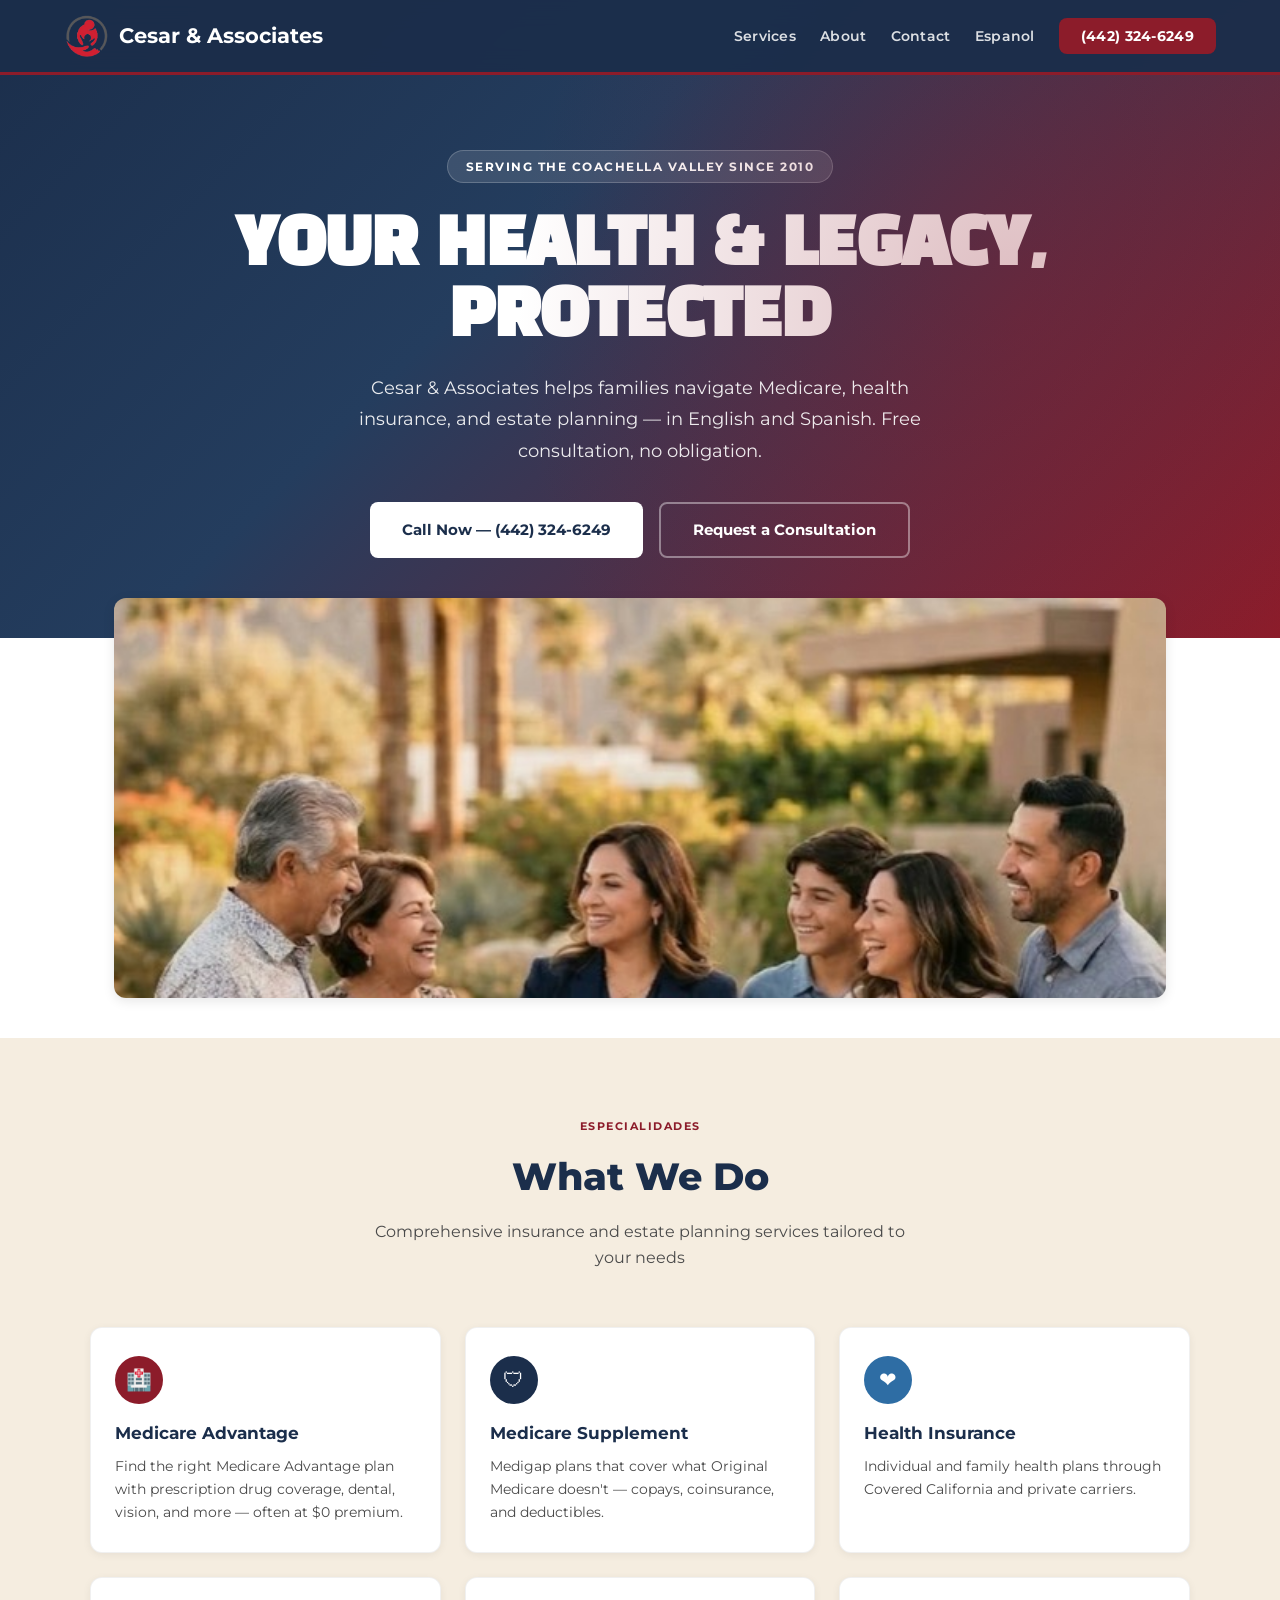
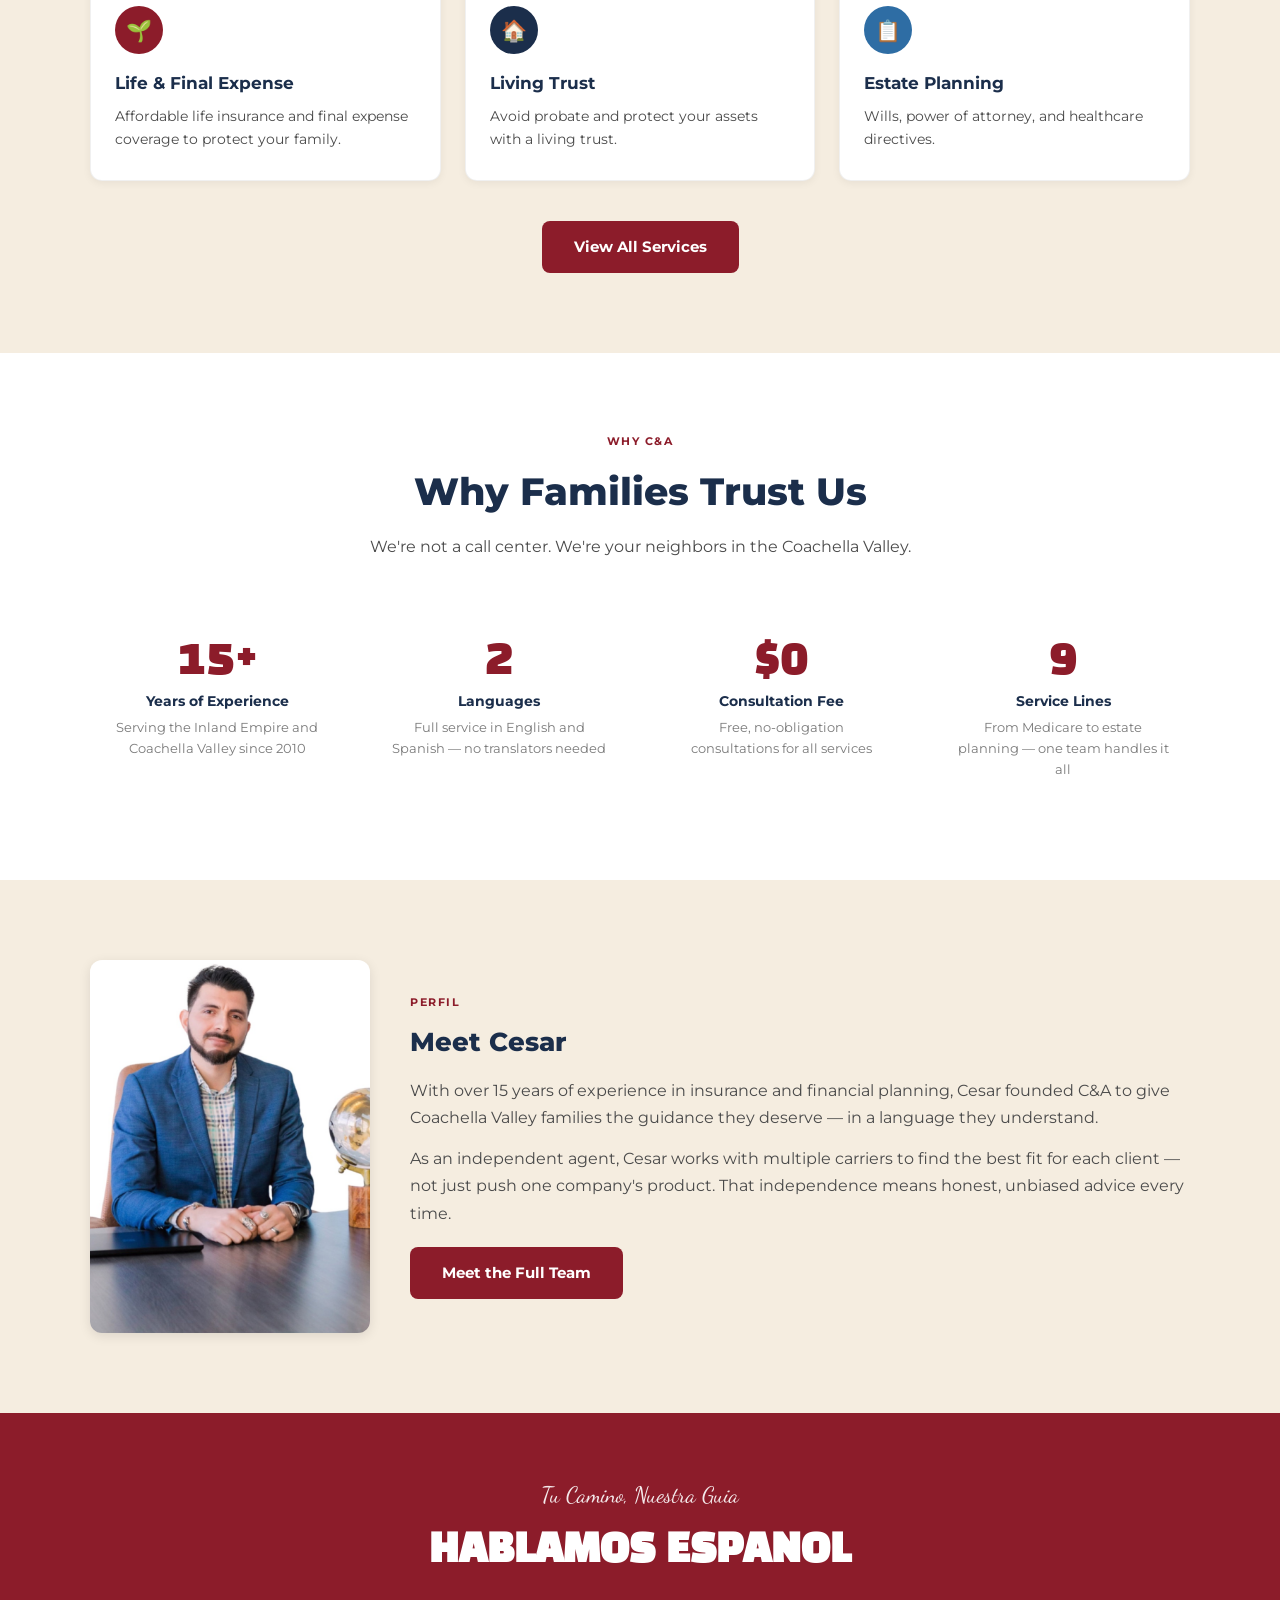
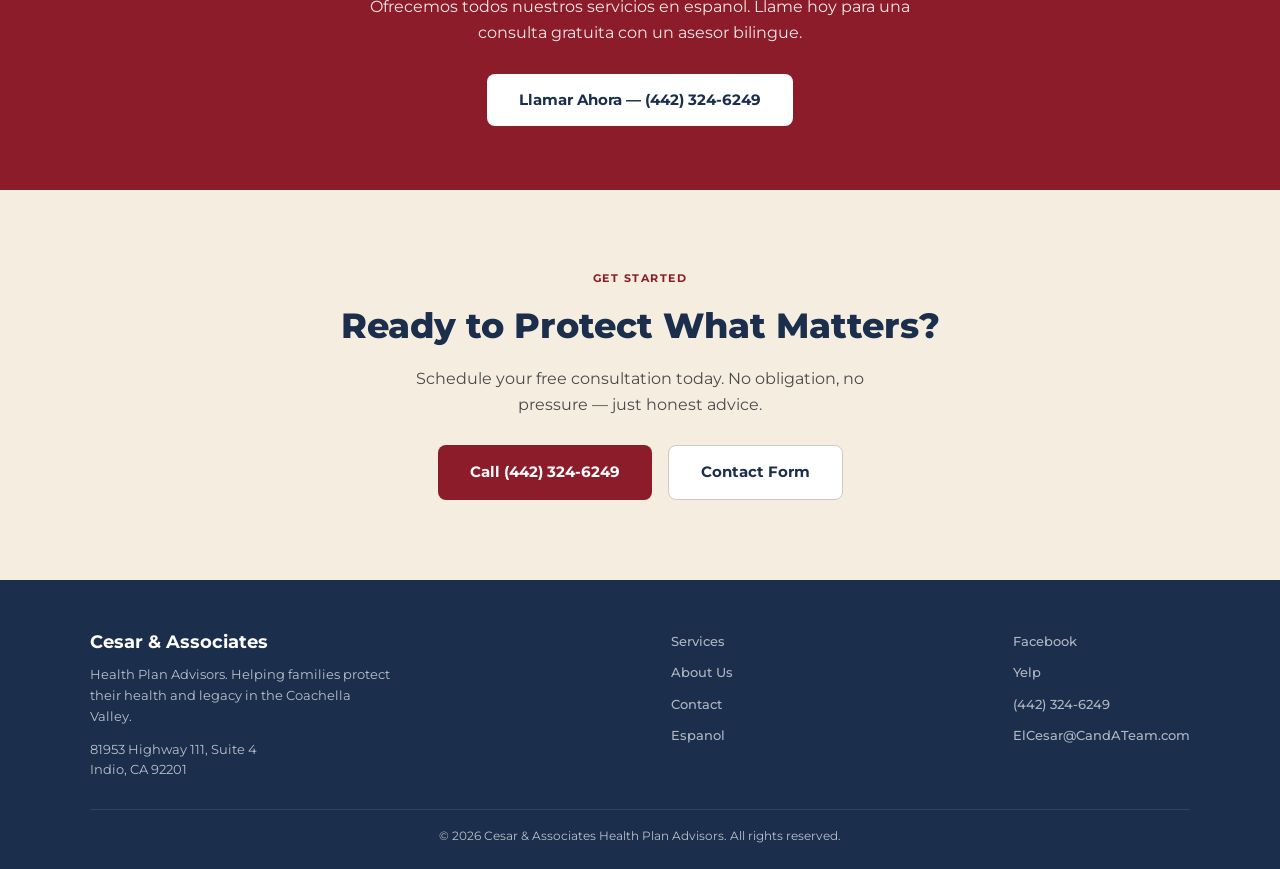
==== commit 6bb9d792: "Rebrand to C&A design system: real colors, photos, corrected address - style.css: full rebrand to bo" ====
--- a/index.html
+++ b/index.html
@@ -3,13 +3,14 @@
 <head>
   <meta charset="UTF-8">
   <meta name="viewport" content="width=device-width, initial-scale=1.0">
-  <title>Cesar & Associates — Health Plan Advisors</title>
+  <title>Cesar & Associates — Health Plan Advisors | Indio, CA</title>
   <meta name="description" content="Cesar & Associates Health Plan Advisors — Medicare, Health Insurance, Estate Planning & Living Trust services in Indio, Coachella Valley. Bilingual English/Spanish. Free consultation.">
   <meta name="robots" content="index, follow">
   <meta property="og:title" content="Cesar & Associates — Health Plan Advisors">
   <meta property="og:description" content="Medicare, Health Insurance, Estate Planning & Living Trust in Indio, CA. Bilingual EN/ES. Free consultation.">
   <meta property="og:type" content="website">
   <meta property="og:url" content="https://www.candateam.com">
+  <meta property="og:image" content="https://www.candateam.com/assets/hero.jpg">
   <link rel="canonical" href="https://www.candateam.com">
   <script type="application/ld+json">
   {
@@ -21,7 +22,7 @@
     "telephone": "+1-442-324-6249",
     "address": {
       "@type": "PostalAddress",
-      "streetAddress": "81955 State Hwy 111, Suite 214",
+      "streetAddress": "81953 Highway 111, Suite 4",
       "addressLocality": "Indio",
       "addressRegion": "CA",
       "postalCode": "92201",
@@ -41,9 +42,6 @@
     ]
   }
   </script>
-  <link rel="preconnect" href="https://fonts.googleapis.com">
-  <link rel="preconnect" href="https://fonts.gstatic.com" crossorigin>
-  <link href="https://fonts.googleapis.com/css2?family=Open+Sans:wght@400;600;700&family=Marmelad&display=swap" rel="stylesheet">
   <link rel="stylesheet" href="style.css">
 </head>
 <body>
@@ -51,13 +49,16 @@
 <!-- NAV -->
 <nav class="nav" id="nav">
   <div class="nav-inner">
-    <a href="/" class="nav-brand">C&A <span>Team</span></a>
+    <a href="/" class="nav-brand">
+      <img src="assets/logo-mini.png" alt="C&A" class="nav-logo">
+      Cesar & Associates
+    </a>
     <ul class="nav-links" id="navLinks">
       <li><a href="/services.html">Services</a></li>
       <li><a href="/about.html">About</a></li>
       <li><a href="/contact.html">Contact</a></li>
       <li><a href="/es/">Espanol</a></li>
-      <li><a href="tel:+14423246249" class="nav-cta">Call (442) 324-6249</a></li>
+      <li><a href="tel:+14423246249" class="nav-cta">(442) 324-6249</a></li>
     </ul>
     <button class="hamburger" id="hamburger" aria-label="Menu">
       <span></span><span></span><span></span>
@@ -66,20 +67,30 @@
 </nav>
 
 <!-- HERO -->
-<section class="hero" style="padding:160px 24px 100px;background:linear-gradient(135deg,var(--blue-deep) 0%,#1e4a8a 50%,var(--blue) 100%);color:var(--white);text-align:center;">
-  <div style="display:inline-block;background:rgba(255,255,255,0.15);border:1px solid rgba(255,255,255,0.25);padding:6px 16px;border-radius:20px;font-size:0.8rem;font-weight:600;margin-bottom:24px;letter-spacing:0.5px;">Serving the Coachella Valley Since 2010</div>
-  <h1 style="font-family:'Marmelad',sans-serif;font-size:clamp(2.2rem,5vw,3.6rem);line-height:1.15;margin-bottom:20px;">Your Health & Legacy,<br>Protected</h1>
-  <p style="font-size:clamp(1rem,2vw,1.2rem);max-width:640px;margin:0 auto 36px;opacity:0.9;line-height:1.7;">Cesar & Associates helps families navigate Medicare, health insurance, and estate planning — in English and Spanish. Free consultation, no obligation.</p>
-  <div style="display:flex;gap:16px;justify-content:center;flex-wrap:wrap;">
+<section class="hero">
+  <div class="hero-badge">Serving the Coachella Valley Since 2010</div>
+  <h1>YOUR HEALTH & LEGACY,<br>PROTECTED</h1>
+  <p>Cesar & Associates helps families navigate Medicare, health insurance, and estate planning — in English and Spanish. Free consultation, no obligation.</p>
+  <div class="hero-buttons">
     <a href="tel:+14423246249" class="btn btn-primary">Call Now — (442) 324-6249</a>
     <a href="/contact.html" class="btn btn-outline">Request a Consultation</a>
   </div>
 </section>
 
+<!-- HERO IMAGE -->
+<section class="section-white" style="padding:0;">
+  <div class="container" style="padding:0 24px;transform:translateY(-40px);">
+    <div class="photo-card" style="max-height:400px;overflow:hidden;">
+      <img src="assets/family.jpg" alt="Family planning their future with Cesar & Associates" style="width:100%;object-fit:cover;height:400px;">
+    </div>
+  </div>
+</section>
+
 <!-- SERVICES PREVIEW -->
-<section class="section section-alt">
+<section class="section section-cream">
   <div class="container">
     <div class="section-header">
+      <span class="section-label">Especialidades</span>
       <h2>What We Do</h2>
       <p>Comprehensive insurance and estate planning services tailored to your needs</p>
     </div>
@@ -87,15 +98,15 @@
       <div class="card">
         <div class="card-icon">&#x1F3E5;</div>
         <h3>Medicare Advantage</h3>
-        <p>Find the right Medicare Advantage plan with prescription drug coverage, dental, vision, and more — at no extra premium.</p>
-      </div>
-      <div class="card">
-        <div class="card-icon">&#x1F6E1;</div>
+        <p>Find the right Medicare Advantage plan with prescription drug coverage, dental, vision, and more — often at $0 premium.</p>
+      </div>
+      <div class="card">
+        <div class="card-icon navy">&#x1F6E1;</div>
         <h3>Medicare Supplement</h3>
         <p>Medigap plans that cover what Original Medicare doesn't — copays, coinsurance, and deductibles.</p>
       </div>
       <div class="card">
-        <div class="card-icon">&#x2764;</div>
+        <div class="card-icon blue">&#x2764;</div>
         <h3>Health Insurance</h3>
         <p>Individual and family health plans through Covered California and private carriers.</p>
       </div>
@@ -105,69 +116,88 @@
         <p>Affordable life insurance and final expense coverage to protect your family.</p>
       </div>
       <div class="card">
-        <div class="card-icon">&#x1F3E0;</div>
+        <div class="card-icon navy">&#x1F3E0;</div>
         <h3>Living Trust</h3>
         <p>Avoid probate and protect your assets with a living trust.</p>
       </div>
       <div class="card">
-        <div class="card-icon">&#x1F4CB;</div>
+        <div class="card-icon blue">&#x1F4CB;</div>
         <h3>Estate Planning</h3>
         <p>Wills, power of attorney, and healthcare directives.</p>
       </div>
     </div>
     <div style="text-align:center;margin-top:40px;">
-      <a href="/services.html" class="btn btn-blue">View All Services</a>
+      <a href="/services.html" class="btn btn-accent">View All Services</a>
     </div>
   </div>
 </section>
 
 <!-- WHY US -->
-<section class="section">
+<section class="section section-white">
   <div class="container">
     <div class="section-header">
+      <span class="section-label">Why C&A</span>
       <h2>Why Families Trust Us</h2>
       <p>We're not a call center. We're your neighbors in the Coachella Valley.</p>
     </div>
-    <div style="display:grid;grid-template-columns:repeat(auto-fit,minmax(240px,1fr));gap:32px;">
-      <div style="text-align:center;padding:20px;">
-        <div style="font-family:'Marmelad',sans-serif;font-size:2.8rem;color:var(--blue);font-weight:700;line-height:1;margin-bottom:8px;">15+</div>
-        <h3 style="font-size:1rem;margin-bottom:6px;">Years of Experience</h3>
-        <p style="font-size:0.85rem;color:var(--gray);">Serving the Inland Empire and Coachella Valley since 2010</p>
-      </div>
-      <div style="text-align:center;padding:20px;">
-        <div style="font-family:'Marmelad',sans-serif;font-size:2.8rem;color:var(--blue);font-weight:700;line-height:1;margin-bottom:8px;">2</div>
-        <h3 style="font-size:1rem;margin-bottom:6px;">Languages</h3>
-        <p style="font-size:0.85rem;color:var(--gray);">Full service in English and Spanish — no translators needed</p>
-      </div>
-      <div style="text-align:center;padding:20px;">
-        <div style="font-family:'Marmelad',sans-serif;font-size:2.8rem;color:var(--blue);font-weight:700;line-height:1;margin-bottom:8px;">$0</div>
-        <h3 style="font-size:1rem;margin-bottom:6px;">Consultation Fee</h3>
-        <p style="font-size:0.85rem;color:var(--gray);">Free, no-obligation consultations for all services</p>
-      </div>
-      <div style="text-align:center;padding:20px;">
-        <div style="font-family:'Marmelad',sans-serif;font-size:2.8rem;color:var(--blue);font-weight:700;line-height:1;margin-bottom:8px;">9</div>
-        <h3 style="font-size:1rem;margin-bottom:6px;">Service Lines</h3>
-        <p style="font-size:0.85rem;color:var(--gray);">From Medicare to estate planning — one team handles it all</p>
-      </div>
-    </div>
-  </div>
-</section>
-
-<!-- BILINGUAL BANNER -->
-<section style="background:linear-gradient(135deg,var(--blue-deep),var(--blue));color:var(--white);padding:64px 24px;text-align:center;">
-  <h2 style="font-family:'Marmelad',sans-serif;font-size:clamp(1.6rem,3vw,2.2rem);margin-bottom:12px;">Hablamos Espanol</h2>
-  <p style="opacity:0.9;font-size:1.05rem;max-width:600px;margin:0 auto 28px;">Ofrecemos todos nuestros servicios en espanol. Llame hoy para una consulta gratuita con un asesor bilingue.</p>
+    <div class="stats">
+      <div class="stat">
+        <div class="stat-num">15+</div>
+        <h3>Years of Experience</h3>
+        <p>Serving the Inland Empire and Coachella Valley since 2010</p>
+      </div>
+      <div class="stat">
+        <div class="stat-num">2</div>
+        <h3>Languages</h3>
+        <p>Full service in English and Spanish — no translators needed</p>
+      </div>
+      <div class="stat">
+        <div class="stat-num">$0</div>
+        <h3>Consultation Fee</h3>
+        <p>Free, no-obligation consultations for all services</p>
+      </div>
+      <div class="stat">
+        <div class="stat-num">9</div>
+        <h3>Service Lines</h3>
+        <p>From Medicare to estate planning — one team handles it all</p>
+      </div>
+    </div>
+  </div>
+</section>
+
+<!-- CESAR INTRO -->
+<section class="section section-cream">
+  <div class="container" style="display:grid;grid-template-columns:280px 1fr;gap:40px;align-items:center;">
+    <div class="photo-card">
+      <img src="assets/cesar.jpg" alt="Cesar — Founder" style="width:100%;aspect-ratio:3/4;object-fit:cover;">
+    </div>
+    <div>
+      <span class="section-label" style="text-align:left;">Perfil</span>
+      <h2 style="font-family:var(--font-heading);font-size:1.6rem;color:var(--color-primary);margin-bottom:14px;font-weight:800;">Meet Cesar</h2>
+      <p style="color:var(--color-text-secondary);line-height:1.7;margin-bottom:14px;">With over 15 years of experience in insurance and financial planning, Cesar founded C&A to give Coachella Valley families the guidance they deserve — in a language they understand.</p>
+      <p style="color:var(--color-text-secondary);line-height:1.7;margin-bottom:20px;">As an independent agent, Cesar works with multiple carriers to find the best fit for each client — not just push one company's product. That independence means honest, unbiased advice every time.</p>
+      <a href="/about.html" class="btn btn-accent">Meet the Full Team</a>
+    </div>
+  </div>
+</section>
+
+<!-- BILINGUAL CTA -->
+<section class="cta-banner">
+  <span class="script">Tu Camino, Nuestra Guia</span>
+  <h2>HABLAMOS ESPANOL</h2>
+  <p>Ofrecemos todos nuestros servicios en espanol. Llame hoy para una consulta gratuita con un asesor bilingue.</p>
   <a href="tel:+14423246249" class="btn btn-primary">Llamar Ahora — (442) 324-6249</a>
 </section>
 
 <!-- CTA -->
-<section class="section">
+<section class="section section-cream">
   <div class="container" style="text-align:center;">
-    <h2 style="font-family:'Marmelad',sans-serif;font-size:clamp(1.6rem,3vw,2.2rem);color:var(--blue-deep);margin-bottom:12px;">Ready to Get Started?</h2>
-    <p style="color:var(--gray);font-size:1.05rem;max-width:500px;margin:0 auto 28px;">Schedule your free consultation today. No obligation, no pressure — just honest advice.</p>
+    <span class="section-label">Get Started</span>
+    <h2 style="font-family:var(--font-heading);font-size:clamp(1.6rem,3vw,2.2rem);color:var(--color-primary);margin-bottom:12px;font-weight:800;">Ready to Protect What Matters?</h2>
+    <p style="color:var(--color-text-secondary);font-size:1rem;max-width:500px;margin:0 auto 28px;">Schedule your free consultation today. No obligation, no pressure — just honest advice.</p>
     <div style="display:flex;gap:16px;justify-content:center;flex-wrap:wrap;">
-      <a href="tel:+14423246249" class="btn btn-blue">Call (442) 324-6249</a>
-      <a href="/contact.html" class="btn" style="background:var(--light);color:var(--blue-deep);border:1px solid var(--gray-light);">Contact Form</a>
+      <a href="tel:+14423246249" class="btn btn-accent">Call (442) 324-6249</a>
+      <a href="/contact.html" class="btn" style="background:var(--color-surface);color:var(--color-primary);border:1.5px solid var(--color-divider);">Contact Form</a>
     </div>
   </div>
 </section>
@@ -176,8 +206,9 @@
 <footer class="footer">
   <div class="footer-inner">
     <div>
-      <div class="footer-brand">C&A <span>Team</span></div>
-      <p>Cesar & Associates Health Plan Advisors. Helping families protect their health and legacy in the Coachella Valley.</p>
+      <div class="footer-brand">Cesar & Associates</div>
+      <p>Health Plan Advisors. Helping families protect their health and legacy in the Coachella Valley.</p>
+      <p style="margin-top:12px;font-size:0.8rem;">81953 Highway 111, Suite 4<br>Indio, CA 92201</p>
     </div>
     <div>
       <ul class="footer-links">
--- a/style.css
+++ b/style.css
@@ -1,218 +1,348 @@
-/* ── SHARED STYLES — candateam.com ────────────────────────── */
+/* ── C&A DESIGN SYSTEM — candateam.com ────────────────────── */
+/* Tokens from César & Associates booklet design (Canva 2026) */
+
+@import url('https://fonts.googleapis.com/css2?family=Montserrat:wght@400;500;600;700;900&family=Black+Han+Sans&family=Dancing+Script:wght@500;700&display=swap');
+
 *, *::before, *::after { box-sizing: border-box; margin: 0; padding: 0; }
 
 :root {
-  --blue: #519CFF;
-  --blue-dark: #2A6FD4;
-  --blue-deep: #1a3a6b;
-  --dark: #2A2B2C;
-  --white: #ffffff;
-  --light: #f5f7fa;
-  --gray: #6b7280;
-  --gray-light: #e5e7eb;
+  /* Brand Colors */
+  --color-primary: #1B2E4B;       /* Dark navy */
+  --color-accent: #8C1C2A;        /* Burgundy red */
+  --color-accent-alt: #2E6DA4;    /* Steel blue */
+  --color-bg: #F5EDE0;            /* Warm cream */
+  --color-surface: #FFFFFF;
+  --color-surface-alt: #F0EBE3;   /* Off-white */
+  --color-surface-dark: #C8BAB0;  /* Muted gray-rose */
+  --color-text: #1A1A1A;
+  --color-text-secondary: #4A4A4A;
+  --color-text-muted: #7A7A7A;
+  --color-text-on-dark: #FFFFFF;
+  --color-divider: #D4C8BE;
+  --color-bubble: #C0392B;        /* Red numbered bubbles */
+
+  /* Typography */
+  --font-display: 'Black Han Sans', Impact, sans-serif;
+  --font-heading: 'Montserrat', sans-serif;
+  --font-body: 'Montserrat', sans-serif;
+  --font-script: 'Dancing Script', cursive;
+
+  /* Spacing */
   --radius: 12px;
-  --shadow: 0 4px 24px rgba(0,0,0,0.08);
+  --radius-pill: 20px;
+  --shadow-card: 0 2px 8px rgba(0,0,0,0.06);
+  --shadow-photo: 0 3px 12px rgba(0,0,0,0.10);
 }
 
 html { scroll-behavior: smooth; }
 
 body {
-  font-family: 'Open Sans', -apple-system, BlinkMacSystemFont, sans-serif;
-  color: var(--dark);
+  font-family: var(--font-body);
+  color: var(--color-text);
   line-height: 1.6;
-  background: var(--white);
-}
-
-a { color: var(--blue); text-decoration: none; }
+  background: var(--color-bg);
+}
+
+a { color: var(--color-accent-alt); text-decoration: none; }
 a:hover { text-decoration: underline; }
-img { max-width: 100%; height: auto; }
+img { max-width: 100%; height: auto; border-radius: var(--radius); }
 
 /* ── NAV ─────────────────────────────────────────── */
 .nav {
   position: fixed; top: 0; left: 0; right: 0; z-index: 100;
-  background: rgba(255,255,255,0.95);
+  background: rgba(27,46,75,0.97);
   backdrop-filter: blur(12px);
-  border-bottom: 1px solid var(--gray-light);
+  border-bottom: 3px solid var(--color-accent);
   transition: box-shadow 0.3s;
 }
-.nav.scrolled { box-shadow: 0 2px 20px rgba(0,0,0,0.08); }
+.nav.scrolled { box-shadow: 0 2px 20px rgba(0,0,0,0.2); }
 .nav-inner {
   max-width: 1200px; margin: 0 auto;
   display: flex; align-items: center; justify-content: space-between;
   padding: 0 24px; height: 72px;
 }
+.nav-logo { height: 48px; border-radius: 4px; }
 .nav-brand {
-  font-family: 'Marmelad', sans-serif;
-  font-size: 1.4rem; color: var(--blue-deep);
+  font-family: var(--font-heading);
+  font-size: 1.3rem; color: var(--color-text-on-dark);
   text-decoration: none; font-weight: 700;
-}
-.nav-brand span { color: var(--blue); }
-.nav-links { display: flex; gap: 28px; list-style: none; align-items: center; }
+  display: flex; align-items: center; gap: 10px;
+}
+.nav-brand span { color: var(--color-accent); font-weight: 400; font-size: 0.8rem; letter-spacing: 1.5px; text-transform: uppercase; }
+.nav-links { display: flex; gap: 24px; list-style: none; align-items: center; }
 .nav-links a {
-  color: var(--dark); text-decoration: none; font-size: 0.9rem; font-weight: 600;
-  transition: color 0.2s;
-}
-.nav-links a:hover { color: var(--blue); text-decoration: none; }
-.nav-links a.active { color: var(--blue); }
+  color: rgba(255,255,255,0.85); text-decoration: none; font-size: 0.85rem;
+  font-weight: 600; letter-spacing: 0.3px; transition: color 0.2s;
+}
+.nav-links a:hover, .nav-links a.active { color: var(--color-text-on-dark); text-decoration: none; }
 .nav-cta {
-  background: var(--blue); color: var(--white) !important;
-  padding: 10px 24px; border-radius: 8px;
+  background: var(--color-accent); color: var(--color-text-on-dark) !important;
+  padding: 10px 22px; border-radius: 8px;
   font-weight: 700 !important; font-size: 0.85rem !important;
-  transition: background 0.2s;
-}
-.nav-cta:hover { background: var(--blue-dark); text-decoration: none; }
+  transition: background 0.2s; letter-spacing: 0.3px;
+}
+.nav-cta:hover { background: #a12232; text-decoration: none; }
 .hamburger {
   display: none; background: none; border: none; cursor: pointer;
   width: 32px; height: 32px; position: relative;
 }
 .hamburger span {
-  display: block; width: 24px; height: 2px; background: var(--dark);
+  display: block; width: 24px; height: 2px; background: var(--color-text-on-dark);
   position: absolute; left: 4px; transition: 0.3s;
 }
 .hamburger span:nth-child(1) { top: 8px; }
 .hamburger span:nth-child(2) { top: 15px; }
 .hamburger span:nth-child(3) { top: 22px; }
 
+/* ── HERO ────────────────────────────────────────── */
+.hero {
+  padding: 150px 24px 80px;
+  background: linear-gradient(135deg, var(--color-primary) 0%, #243d5e 40%, var(--color-accent) 100%);
+  color: var(--color-text-on-dark);
+  text-align: center;
+  position: relative; overflow: hidden;
+}
+.hero::before {
+  content: '';
+  position: absolute; top: -50%; right: -20%; width: 80%; height: 200%;
+  background: radial-gradient(ellipse, rgba(140,28,42,0.3) 0%, transparent 70%);
+  pointer-events: none;
+}
+.hero-badge {
+  display: inline-block;
+  background: rgba(255,255,255,0.12);
+  border: 1.5px solid rgba(255,255,255,0.2);
+  padding: 6px 18px; border-radius: var(--radius-pill);
+  font-size: 0.75rem; font-weight: 700;
+  margin-bottom: 28px; letter-spacing: 1.5px; text-transform: uppercase;
+}
+.hero h1 {
+  font-family: var(--font-display);
+  font-size: clamp(2.4rem, 5vw, 4rem);
+  line-height: 1.1; margin-bottom: 20px;
+  letter-spacing: -0.5px;
+}
+.hero p {
+  font-family: var(--font-body);
+  font-size: clamp(1rem, 2vw, 1.15rem);
+  max-width: 620px; margin: 0 auto 36px;
+  opacity: 0.9; line-height: 1.7; font-weight: 400;
+}
+.hero-buttons { display: flex; gap: 16px; justify-content: center; flex-wrap: wrap; position: relative; z-index: 1; }
+
 /* ── BUTTONS ─────────────────────────────────────── */
 .btn {
   display: inline-flex; align-items: center; gap: 8px;
-  padding: 14px 32px; border-radius: 10px;
-  font-size: 1rem; font-weight: 700; text-decoration: none;
+  padding: 14px 32px; border-radius: 8px;
+  font-size: 0.95rem; font-weight: 700; text-decoration: none;
+  font-family: var(--font-heading);
   transition: transform 0.2s, box-shadow 0.2s;
 }
 .btn:hover { transform: translateY(-2px); box-shadow: 0 8px 24px rgba(0,0,0,0.15); text-decoration: none; }
-.btn-primary { background: var(--white); color: var(--blue-deep); }
-.btn-outline { background: transparent; color: var(--white); border: 2px solid rgba(255,255,255,0.5); }
-.btn-outline:hover { border-color: var(--white); }
-.btn-blue { background: var(--blue); color: var(--white); border: none; }
-.btn-blue:hover { background: var(--blue-dark); }
-
-/* ── LAYOUT ──────────────────────────────────────── */
+.btn-primary { background: var(--color-surface); color: var(--color-primary); }
+.btn-accent { background: var(--color-accent); color: var(--color-text-on-dark); border: none; }
+.btn-accent:hover { background: #a12232; }
+.btn-outline { background: transparent; color: var(--color-text-on-dark); border: 2px solid rgba(255,255,255,0.4); }
+.btn-outline:hover { border-color: var(--color-text-on-dark); }
+
+/* ── SECTIONS ────────────────────────────────────── */
 .section { padding: 80px 24px; }
-.section-alt { background: var(--light); }
+.section-cream { background: var(--color-bg); }
+.section-white { background: var(--color-surface); }
 .container { max-width: 1100px; margin: 0 auto; }
+
+.section-label {
+  text-transform: uppercase; font-size: 0.7rem; font-weight: 700;
+  letter-spacing: 1.5px; color: var(--color-accent);
+  margin-bottom: 10px; display: block; text-align: center;
+}
 .section-header { text-align: center; margin-bottom: 56px; }
 .section-header h2 {
-  font-family: 'Marmelad', sans-serif;
+  font-family: var(--font-heading);
   font-size: clamp(1.8rem, 3vw, 2.4rem);
-  color: var(--blue-deep); margin-bottom: 12px;
+  color: var(--color-primary); margin-bottom: 12px; font-weight: 800;
 }
 .section-header p {
-  color: var(--gray); font-size: 1.05rem; max-width: 560px; margin: 0 auto;
+  color: var(--color-text-secondary); font-size: 1rem; max-width: 560px; margin: 0 auto;
 }
 
 /* ── PAGE HERO (subpages) ────────────────────────── */
 .page-hero {
   padding: 140px 24px 64px;
-  background: linear-gradient(135deg, var(--blue-deep) 0%, #1e4a8a 50%, var(--blue) 100%);
-  color: var(--white); text-align: center;
+  background: linear-gradient(135deg, var(--color-primary) 0%, #243d5e 50%, var(--color-accent) 100%);
+  color: var(--color-text-on-dark); text-align: center;
+  position: relative;
 }
 .page-hero h1 {
-  font-family: 'Marmelad', sans-serif;
+  font-family: var(--font-display);
   font-size: clamp(2rem, 4vw, 3rem);
   margin-bottom: 12px;
 }
-.page-hero p { font-size: 1.1rem; opacity: 0.9; max-width: 600px; margin: 0 auto; }
+.page-hero p { font-size: 1.05rem; opacity: 0.9; max-width: 600px; margin: 0 auto; }
 
 /* ── CARDS ───────────────────────────────────────── */
 .card-grid {
   display: grid;
-  grid-template-columns: repeat(auto-fit, minmax(280px, 1fr));
+  grid-template-columns: repeat(auto-fit, minmax(300px, 1fr));
   gap: 24px;
 }
 .card {
-  background: var(--white);
-  border: 1px solid var(--gray-light);
+  background: var(--color-surface);
+  border: 1.5px solid rgba(0,0,0,0.06);
   border-radius: var(--radius);
-  padding: 32px 28px;
+  padding: 28px 24px;
+  box-shadow: var(--shadow-card);
   transition: transform 0.2s, box-shadow 0.2s;
 }
-.card:hover { transform: translateY(-4px); box-shadow: var(--shadow); }
+.card:hover { transform: translateY(-4px); box-shadow: var(--shadow-photo); }
 .card-icon {
-  width: 52px; height: 52px; border-radius: 12px;
-  background: linear-gradient(135deg, var(--blue), var(--blue-dark));
+  width: 48px; height: 48px; border-radius: 50%;
+  background: var(--color-accent);
   display: flex; align-items: center; justify-content: center;
-  margin-bottom: 18px; font-size: 1.5rem;
-}
-.card h3 { font-size: 1.1rem; margin-bottom: 8px; color: var(--blue-deep); }
-.card p { font-size: 0.9rem; color: var(--gray); line-height: 1.6; }
+  margin-bottom: 16px; font-size: 1.3rem; color: var(--color-text-on-dark);
+}
+.card-icon.navy { background: var(--color-primary); }
+.card-icon.blue { background: var(--color-accent-alt); }
+.card h3 { font-size: 1.05rem; margin-bottom: 8px; color: var(--color-primary); font-weight: 700; }
+.card p { font-size: 0.88rem; color: var(--color-text-secondary); line-height: 1.65; }
+.card ul { margin-top: 12px; padding-left: 18px; color: var(--color-text-secondary); font-size: 0.83rem; }
+.card ul li { margin-bottom: 4px; }
+
+/* ── NUMBERED BUBBLES ────────────────────────────── */
+.bubble {
+  display: inline-flex; align-items: center; justify-content: center;
+  width: 30px; height: 30px; border-radius: 50%;
+  background: var(--color-bubble); color: var(--color-text-on-dark);
+  font-weight: 700; font-size: 0.8rem; flex-shrink: 0;
+}
+
+/* ── PILLS ───────────────────────────────────────── */
+.pill {
+  display: inline-block;
+  border: 1.5px solid var(--color-text-secondary);
+  padding: 4px 14px; border-radius: var(--radius-pill);
+  font-size: 0.7rem; font-weight: 700;
+  text-transform: uppercase; letter-spacing: 1px;
+}
 
 /* ── TEAM ────────────────────────────────────────── */
 .team-grid {
   display: grid;
-  grid-template-columns: repeat(auto-fit, minmax(220px, 1fr));
-  gap: 28px;
+  grid-template-columns: repeat(auto-fit, minmax(200px, 1fr));
+  gap: 24px;
 }
 .team-member {
-  text-align: center; padding: 28px 20px;
-  background: var(--white); border: 1px solid var(--gray-light);
+  text-align: center; padding: 28px 16px;
+  background: var(--color-surface);
+  border: 1.5px solid rgba(0,0,0,0.06);
   border-radius: var(--radius);
+  box-shadow: var(--shadow-card);
   transition: transform 0.2s, box-shadow 0.2s;
 }
-.team-member:hover { transform: translateY(-4px); box-shadow: var(--shadow); }
+.team-member:hover { transform: translateY(-4px); box-shadow: var(--shadow-photo); }
 .team-avatar {
-  width: 96px; height: 96px; border-radius: 50%;
-  background: linear-gradient(135deg, var(--blue), var(--blue-dark));
-  margin: 0 auto 16px; display: flex; align-items: center;
-  justify-content: center; font-size: 2.2rem; color: var(--white);
-}
-.team-member h3 { font-size: 1rem; color: var(--blue-deep); margin-bottom: 4px; }
-.team-member .role { font-size: 0.85rem; color: var(--gray); }
+  width: 88px; height: 88px; border-radius: 50%;
+  background: var(--color-primary);
+  margin: 0 auto 14px; display: flex; align-items: center;
+  justify-content: center; font-size: 2rem; color: var(--color-text-on-dark);
+  font-family: var(--font-heading); font-weight: 700;
+}
+.team-avatar.accent { background: var(--color-accent); }
+.team-member h3 { font-size: 0.95rem; color: var(--color-primary); margin-bottom: 4px; font-weight: 700; }
+.team-member .role { font-size: 0.78rem; color: var(--color-text-muted); text-transform: uppercase; letter-spacing: 1px; font-weight: 600; }
+.team-member .bio { font-size: 0.82rem; color: var(--color-text-secondary); margin-top: 8px; line-height: 1.5; }
+
+/* ── PHOTO CARDS ─────────────────────────────────── */
+.photo-card {
+  border-radius: var(--radius); overflow: hidden;
+  box-shadow: var(--shadow-photo);
+}
+.photo-card img { display: block; width: 100%; object-fit: cover; border-radius: 0; }
+
+/* ── STATS ───────────────────────────────────────── */
+.stats { display: grid; grid-template-columns: repeat(auto-fit, minmax(200px, 1fr)); gap: 28px; }
+.stat { text-align: center; padding: 20px; }
+.stat-num {
+  font-family: var(--font-display);
+  font-size: 3rem; color: var(--color-accent); line-height: 1;
+  margin-bottom: 6px;
+}
+.stat h3 { font-size: 0.9rem; font-weight: 700; margin-bottom: 4px; color: var(--color-primary); }
+.stat p { font-size: 0.82rem; color: var(--color-text-muted); }
 
 /* ── CONTENT BLOCKS ──────────────────────────────── */
 .content-block { max-width: 780px; margin: 0 auto; }
 .content-block h2 {
-  font-family: 'Marmelad', sans-serif;
-  font-size: 1.6rem; color: var(--blue-deep);
-  margin: 40px 0 16px;
+  font-family: var(--font-heading);
+  font-size: 1.5rem; color: var(--color-primary);
+  margin: 36px 0 14px; font-weight: 800;
 }
 .content-block h2:first-child { margin-top: 0; }
-.content-block p { margin-bottom: 16px; color: #374151; }
-.content-block ul { margin: 0 0 16px 20px; color: #374151; }
-.content-block ul li { margin-bottom: 6px; }
-
-/* ── CONTACT FORM ────────────────────────────────── */
+.content-block p { margin-bottom: 14px; color: var(--color-text-secondary); line-height: 1.7; }
+.content-block ul { margin: 0 0 14px 20px; color: var(--color-text-secondary); }
+.content-block ul li { margin-bottom: 6px; line-height: 1.6; }
+.content-block strong { color: var(--color-text); }
+
+/* ── BILINGUAL CTA ───────────────────────────────── */
+.cta-banner {
+  background: var(--color-accent);
+  color: var(--color-text-on-dark);
+  padding: 64px 24px; text-align: center;
+}
+.cta-banner h2 {
+  font-family: var(--font-display);
+  font-size: clamp(1.6rem, 3vw, 2.4rem); margin-bottom: 12px;
+}
+.cta-banner .script {
+  font-family: var(--font-script);
+  font-size: 1.4rem; opacity: 0.9; margin-bottom: 8px; display: block;
+}
+.cta-banner p { opacity: 0.9; font-size: 1rem; max-width: 560px; margin: 0 auto 28px; }
+
+/* ── CONTACT ─────────────────────────────────────── */
 .contact-grid {
   display: grid; grid-template-columns: 1fr 1fr; gap: 48px;
   align-items: start;
 }
-.contact-info h3 { font-size: 1.3rem; margin-bottom: 20px; color: var(--blue-deep); }
-.contact-item { display: flex; gap: 14px; margin-bottom: 20px; }
+.contact-info h3 { font-size: 1.2rem; margin-bottom: 20px; color: var(--color-primary); font-weight: 800; }
+.contact-item { display: flex; gap: 14px; margin-bottom: 18px; }
 .contact-icon {
-  width: 44px; height: 44px; border-radius: 10px;
-  background: var(--light); display: flex;
+  width: 42px; height: 42px; border-radius: 10px;
+  background: var(--color-surface-alt); display: flex;
   align-items: center; justify-content: center;
-  font-size: 1.2rem; flex-shrink: 0;
-}
-.contact-item strong { display: block; font-size: 0.85rem; color: var(--dark); }
-.contact-item span { font-size: 0.9rem; color: var(--gray); }
-.contact-item a { color: var(--blue); text-decoration: none; }
-
-.contact-form { background: var(--light); padding: 36px; border-radius: var(--radius); }
-.contact-form h3 { font-size: 1.1rem; margin-bottom: 20px; }
-.form-group { margin-bottom: 16px; }
-.form-group label { display: block; font-size: 0.85rem; font-weight: 600; margin-bottom: 6px; }
+  font-size: 1.1rem; flex-shrink: 0;
+}
+.contact-item strong { display: block; font-size: 0.82rem; color: var(--color-text); font-weight: 700; text-transform: uppercase; letter-spacing: 0.5px; }
+.contact-item span { font-size: 0.9rem; color: var(--color-text-secondary); }
+.contact-item a { color: var(--color-accent-alt); text-decoration: none; }
+
+.contact-form { background: var(--color-surface); padding: 32px; border-radius: var(--radius); box-shadow: var(--shadow-card); border: 1.5px solid rgba(0,0,0,0.06); }
+.contact-form h3 { font-size: 1.05rem; margin-bottom: 20px; color: var(--color-primary); font-weight: 700; }
+.form-group { margin-bottom: 14px; }
+.form-group label { display: block; font-size: 0.78rem; font-weight: 700; margin-bottom: 5px; text-transform: uppercase; letter-spacing: 0.5px; color: var(--color-text-secondary); }
 .form-group input, .form-group select, .form-group textarea {
-  width: 100%; padding: 12px 14px; border: 1px solid var(--gray-light);
-  border-radius: 8px; font-size: 0.9rem; font-family: inherit;
+  width: 100%; padding: 11px 14px; border: 1.5px solid var(--color-divider);
+  border-radius: 8px; font-size: 0.9rem; font-family: var(--font-body);
+  background: var(--color-surface-alt);
   transition: border-color 0.2s;
 }
 .form-group input:focus, .form-group select:focus, .form-group textarea:focus {
-  outline: none; border-color: var(--blue);
-}
-.form-group textarea { resize: vertical; min-height: 100px; }
+  outline: none; border-color: var(--color-accent-alt); background: var(--color-surface);
+}
+.form-group textarea { resize: vertical; min-height: 90px; }
 .form-row { display: grid; grid-template-columns: 1fr 1fr; gap: 12px; }
 .form-submit {
-  width: 100%; padding: 14px; background: var(--blue); color: var(--white);
-  border: none; border-radius: 8px; font-size: 1rem; font-weight: 700;
-  cursor: pointer; transition: background 0.2s;
-}
-.form-submit:hover { background: var(--blue-dark); }
+  width: 100%; padding: 14px; background: var(--color-accent); color: var(--color-text-on-dark);
+  border: none; border-radius: 8px; font-size: 0.95rem; font-weight: 700;
+  font-family: var(--font-heading);
+  cursor: pointer; transition: background 0.2s; letter-spacing: 0.3px;
+}
+.form-submit:hover { background: #a12232; }
 
 /* ── FOOTER ──────────────────────────────────────── */
 .footer {
-  background: var(--blue-deep); color: rgba(255,255,255,0.7);
-  padding: 48px 24px 28px;
+  background: var(--color-primary); color: rgba(255,255,255,0.7);
+  padding: 48px 24px 24px;
 }
 .footer-inner {
   max-width: 1100px; margin: 0 auto;
@@ -220,34 +350,33 @@
   flex-wrap: wrap; gap: 32px;
 }
 .footer-brand {
-  font-family: 'Marmelad', sans-serif;
-  font-size: 1.2rem; color: var(--white); margin-bottom: 8px;
-}
-.footer-brand span { color: var(--blue); }
-.footer p { font-size: 0.85rem; max-width: 320px; line-height: 1.6; }
+  font-family: var(--font-heading);
+  font-size: 1.1rem; color: var(--color-text-on-dark); margin-bottom: 8px; font-weight: 700;
+}
+.footer p { font-size: 0.83rem; max-width: 300px; line-height: 1.6; }
 .footer-links { list-style: none; }
-.footer-links li { margin-bottom: 8px; }
-.footer-links a { color: rgba(255,255,255,0.7); text-decoration: none; font-size: 0.85rem; }
-.footer-links a:hover { color: var(--white); }
-.footer-social { display: flex; gap: 12px; }
+.footer-links li { margin-bottom: 6px; }
+.footer-links a { color: rgba(255,255,255,0.65); text-decoration: none; font-size: 0.83rem; font-weight: 500; }
+.footer-links a:hover { color: var(--color-text-on-dark); }
+.footer-social { display: flex; gap: 10px; }
 .footer-social a {
-  width: 40px; height: 40px; border-radius: 8px;
-  background: rgba(255,255,255,0.1); display: flex;
+  width: 38px; height: 38px; border-radius: 8px;
+  background: rgba(255,255,255,0.08); display: flex;
   align-items: center; justify-content: center;
-  color: var(--white); text-decoration: none; font-size: 1.1rem;
+  color: var(--color-text-on-dark); text-decoration: none; font-size: 1rem;
   transition: background 0.2s;
 }
-.footer-social a:hover { background: var(--blue); }
+.footer-social a:hover { background: var(--color-accent); }
 .footer-bottom {
-  max-width: 1100px; margin: 32px auto 0;
-  padding-top: 20px; border-top: 1px solid rgba(255,255,255,0.1);
-  font-size: 0.8rem; text-align: center;
+  max-width: 1100px; margin: 28px auto 0;
+  padding-top: 16px; border-top: 1px solid rgba(255,255,255,0.1);
+  font-size: 0.75rem; text-align: center;
 }
 
 /* ── MAP ─────────────────────────────────────────── */
 .map-wrapper {
   border-radius: var(--radius); overflow: hidden; margin-top: 48px;
-  border: 1px solid var(--gray-light);
+  box-shadow: var(--shadow-photo);
 }
 
 /* ── MOBILE ──────────────────────────────────────── */
@@ -257,16 +386,19 @@
   .nav-links.open {
     display: flex; flex-direction: column;
     position: absolute; top: 72px; left: 0; right: 0;
-    background: var(--white); padding: 24px;
-    border-bottom: 1px solid var(--gray-light);
-    box-shadow: 0 8px 24px rgba(0,0,0,0.1);
+    background: var(--color-primary); padding: 24px;
+    border-bottom: 3px solid var(--color-accent);
+    box-shadow: 0 8px 24px rgba(0,0,0,0.3);
   }
   .contact-grid { grid-template-columns: 1fr; }
   .form-row { grid-template-columns: 1fr; }
   .page-hero { padding: 120px 20px 48px; }
+  .hero { padding: 130px 20px 60px; }
   .footer-inner { flex-direction: column; }
   .team-grid { grid-template-columns: 1fr 1fr; }
+  .card-grid { grid-template-columns: 1fr; }
 }
 @media (max-width: 480px) {
   .team-grid { grid-template-columns: 1fr; }
-}
+  .stats { grid-template-columns: 1fr 1fr; }
+}
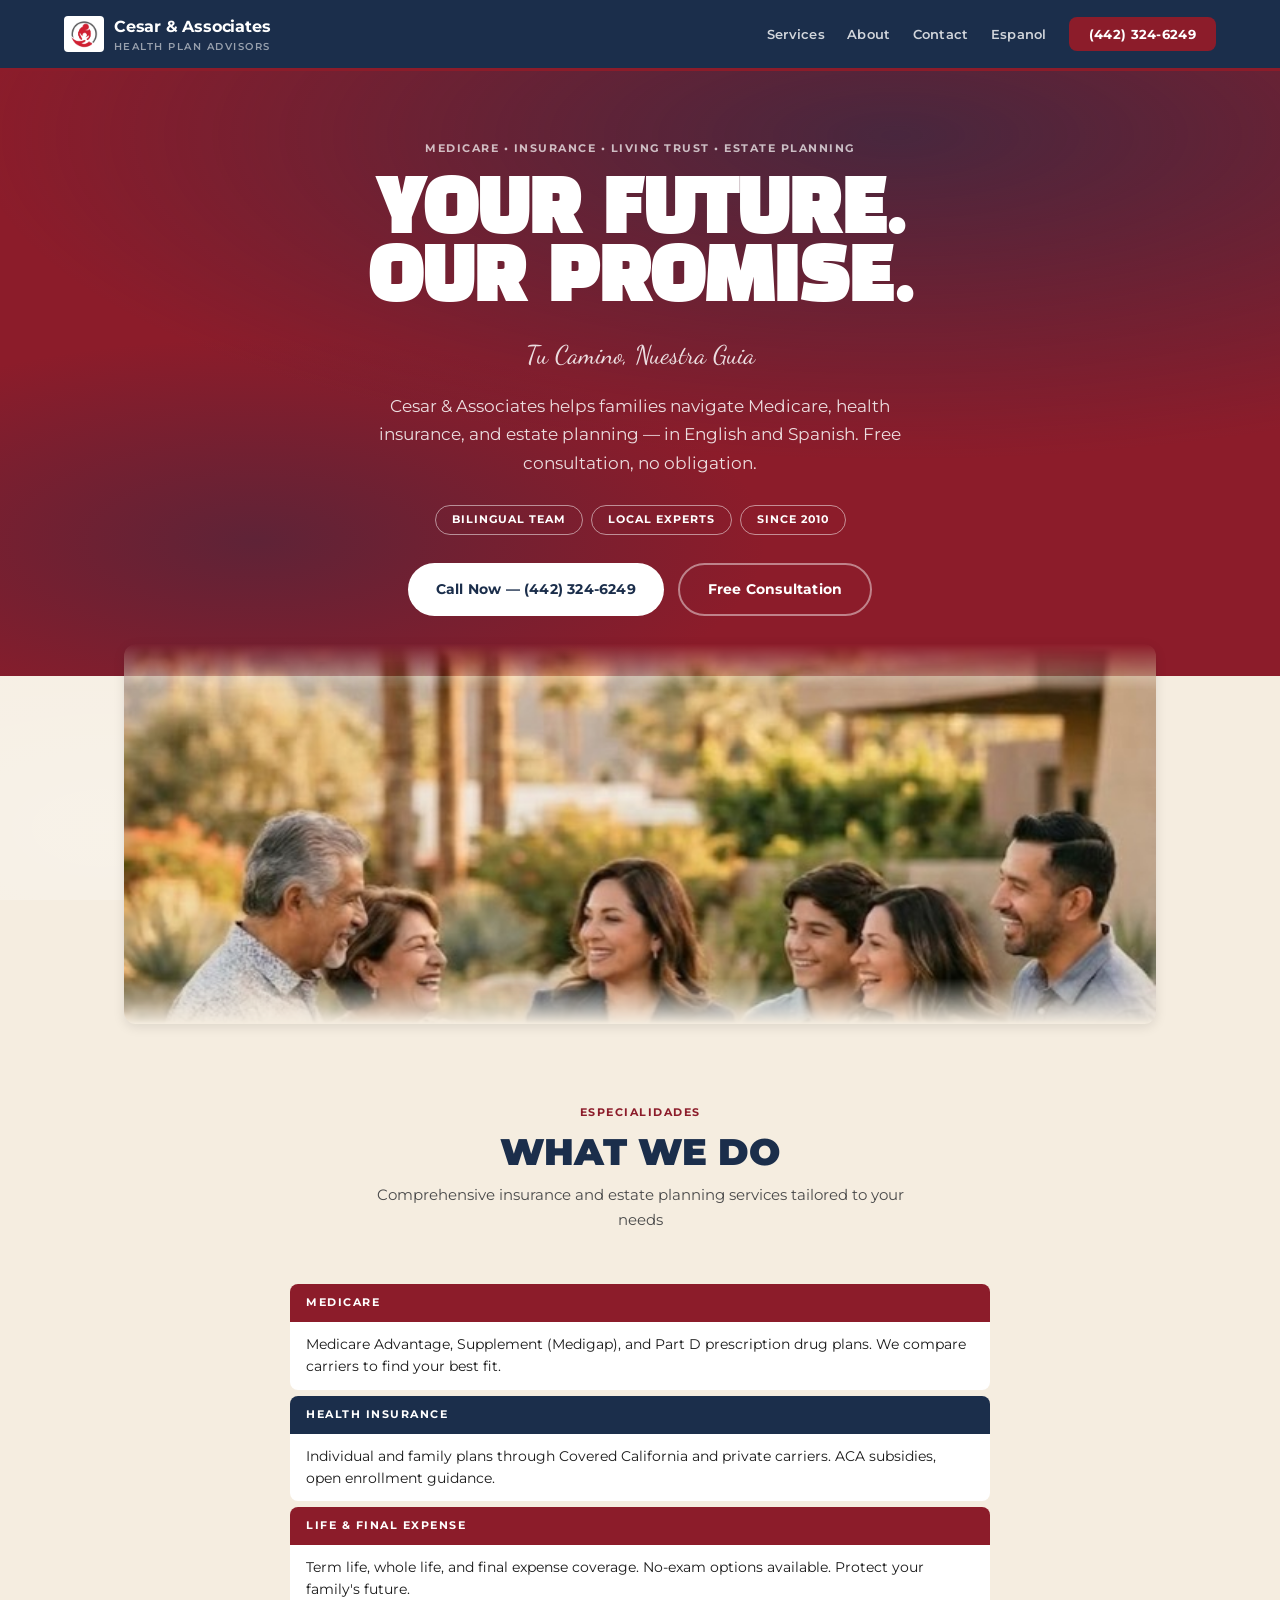
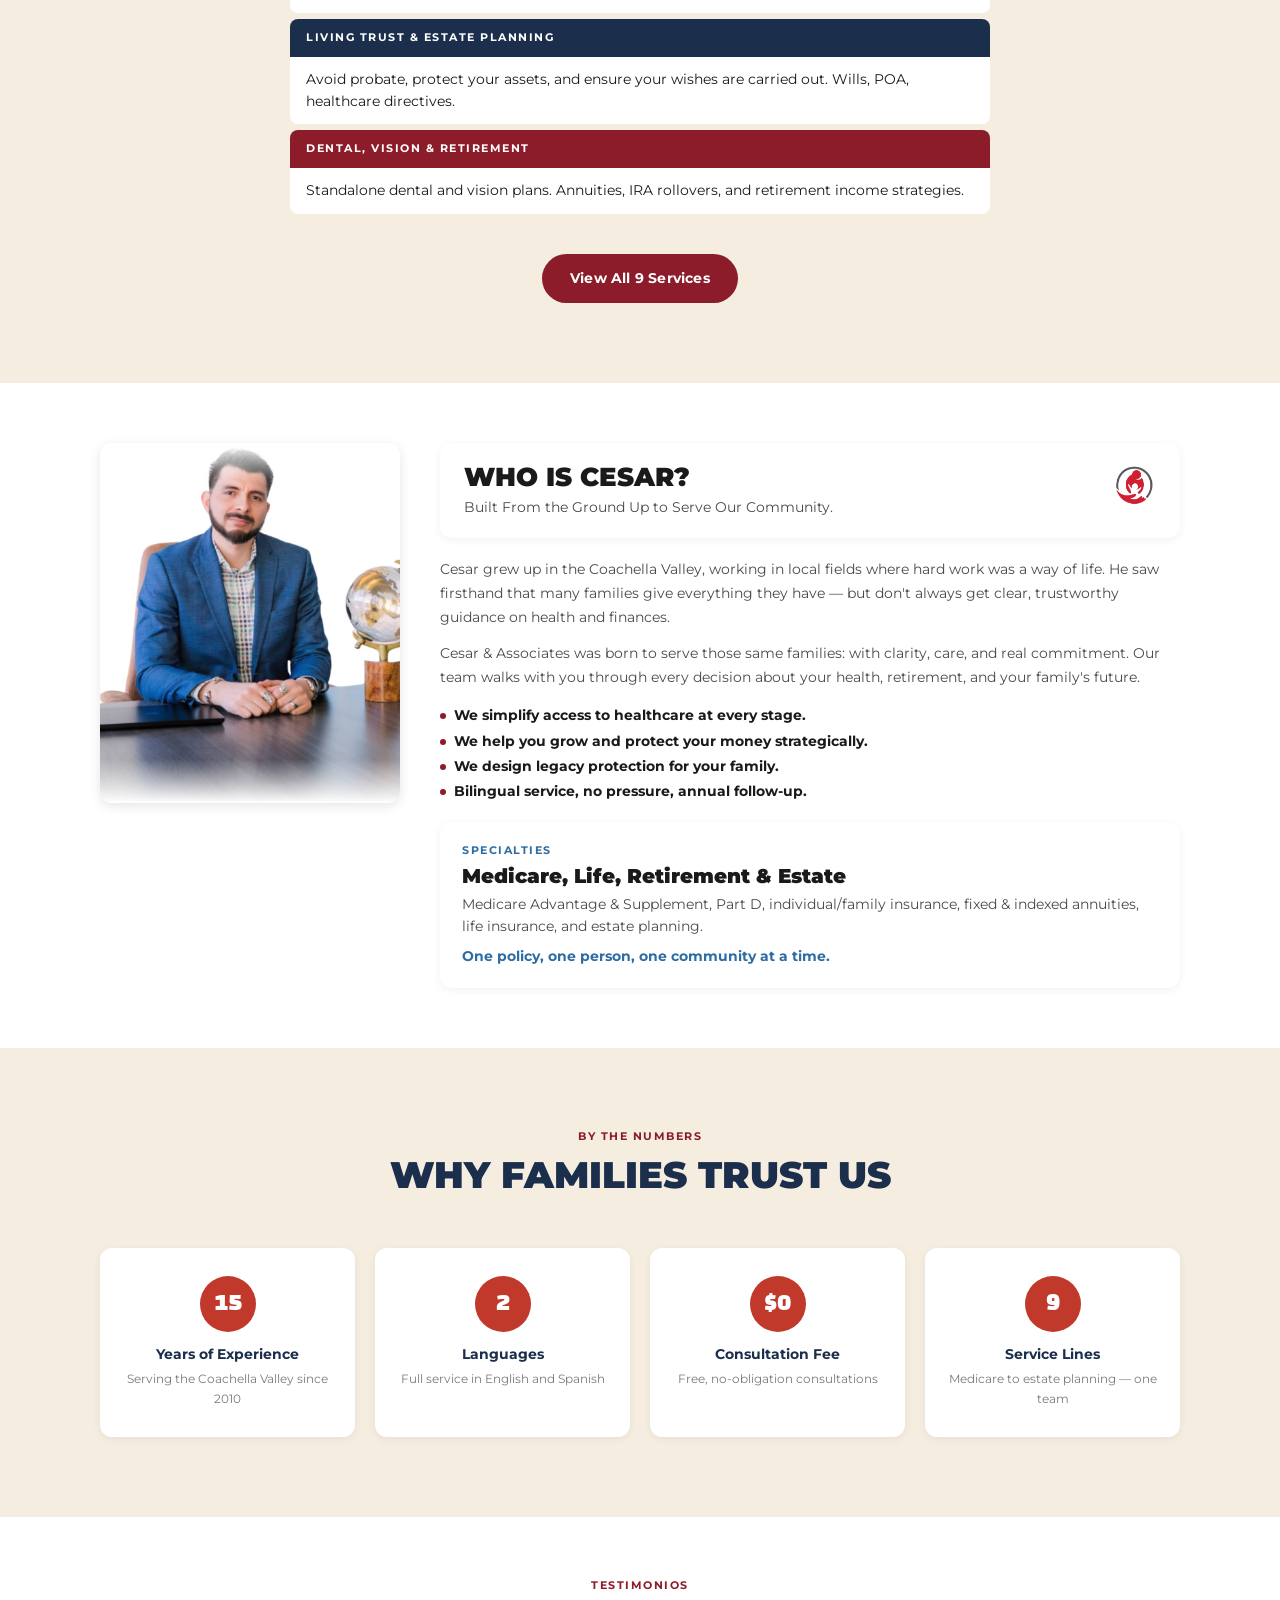
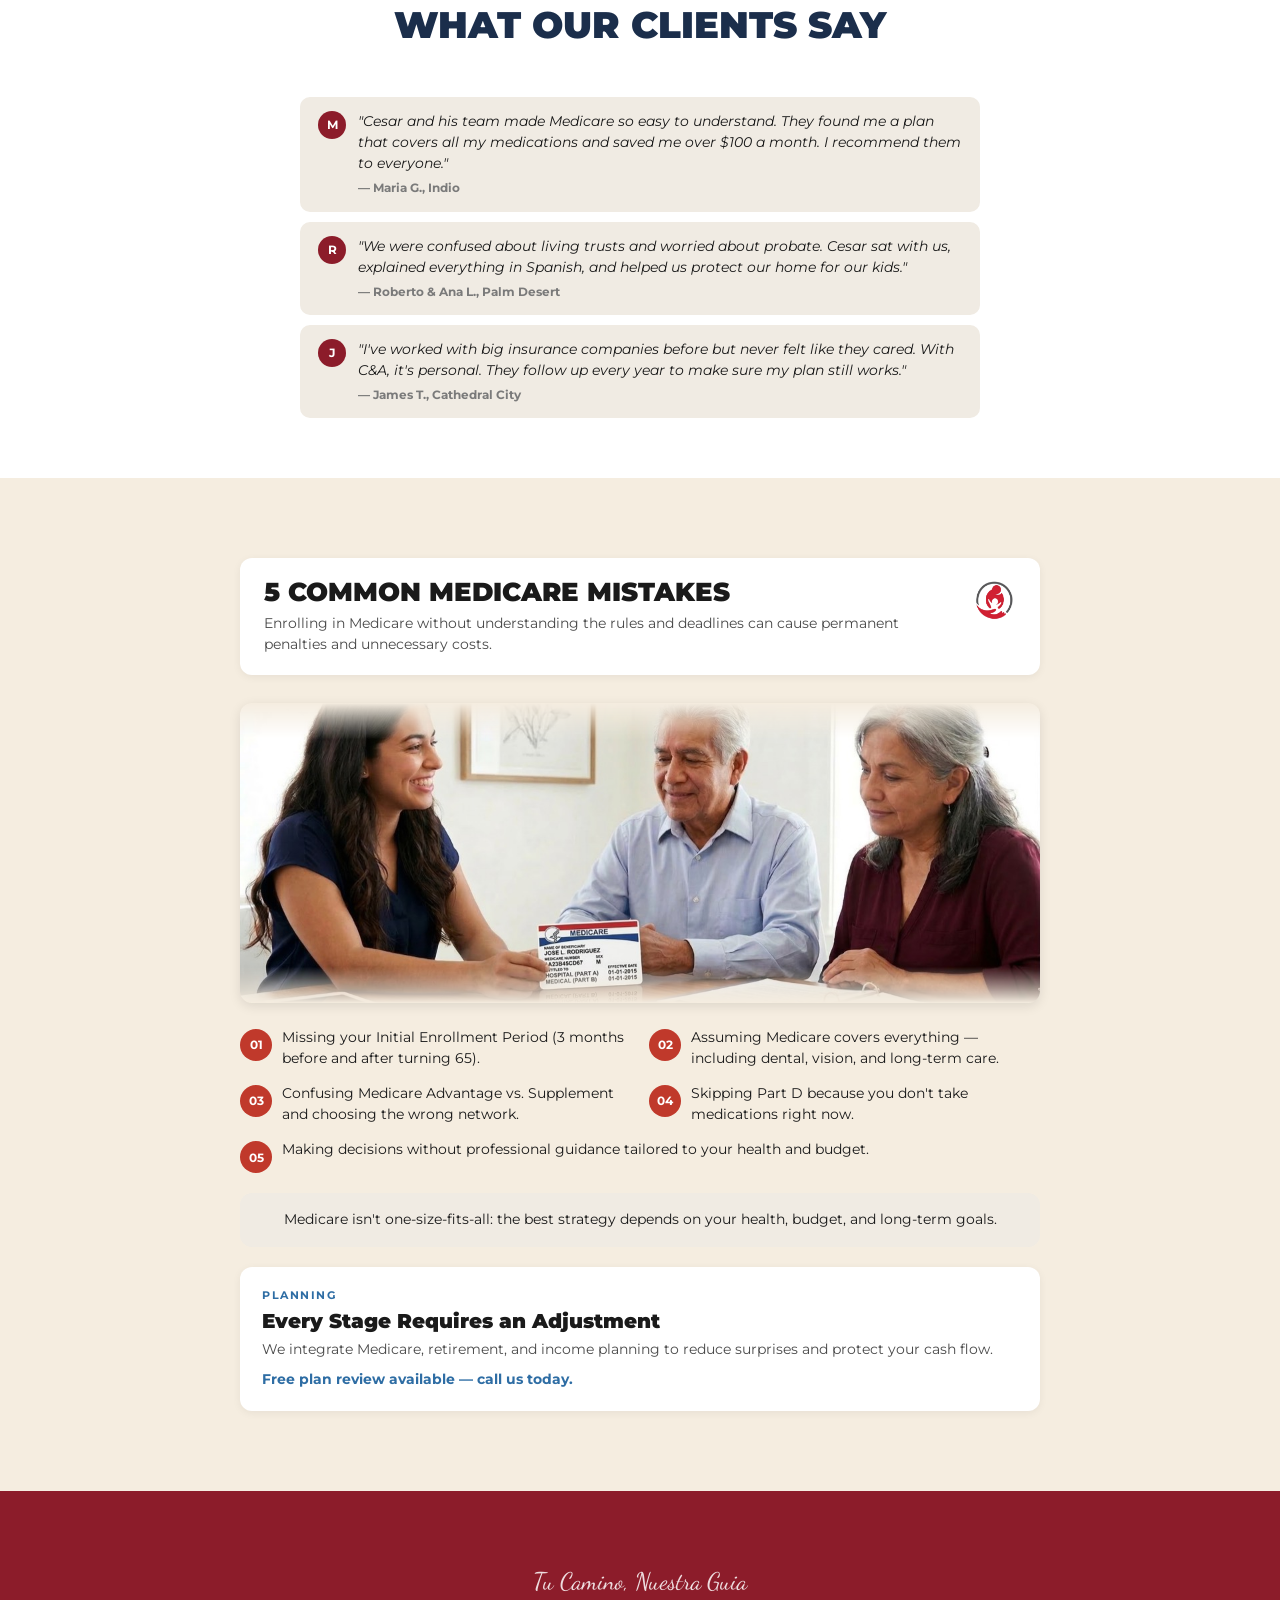
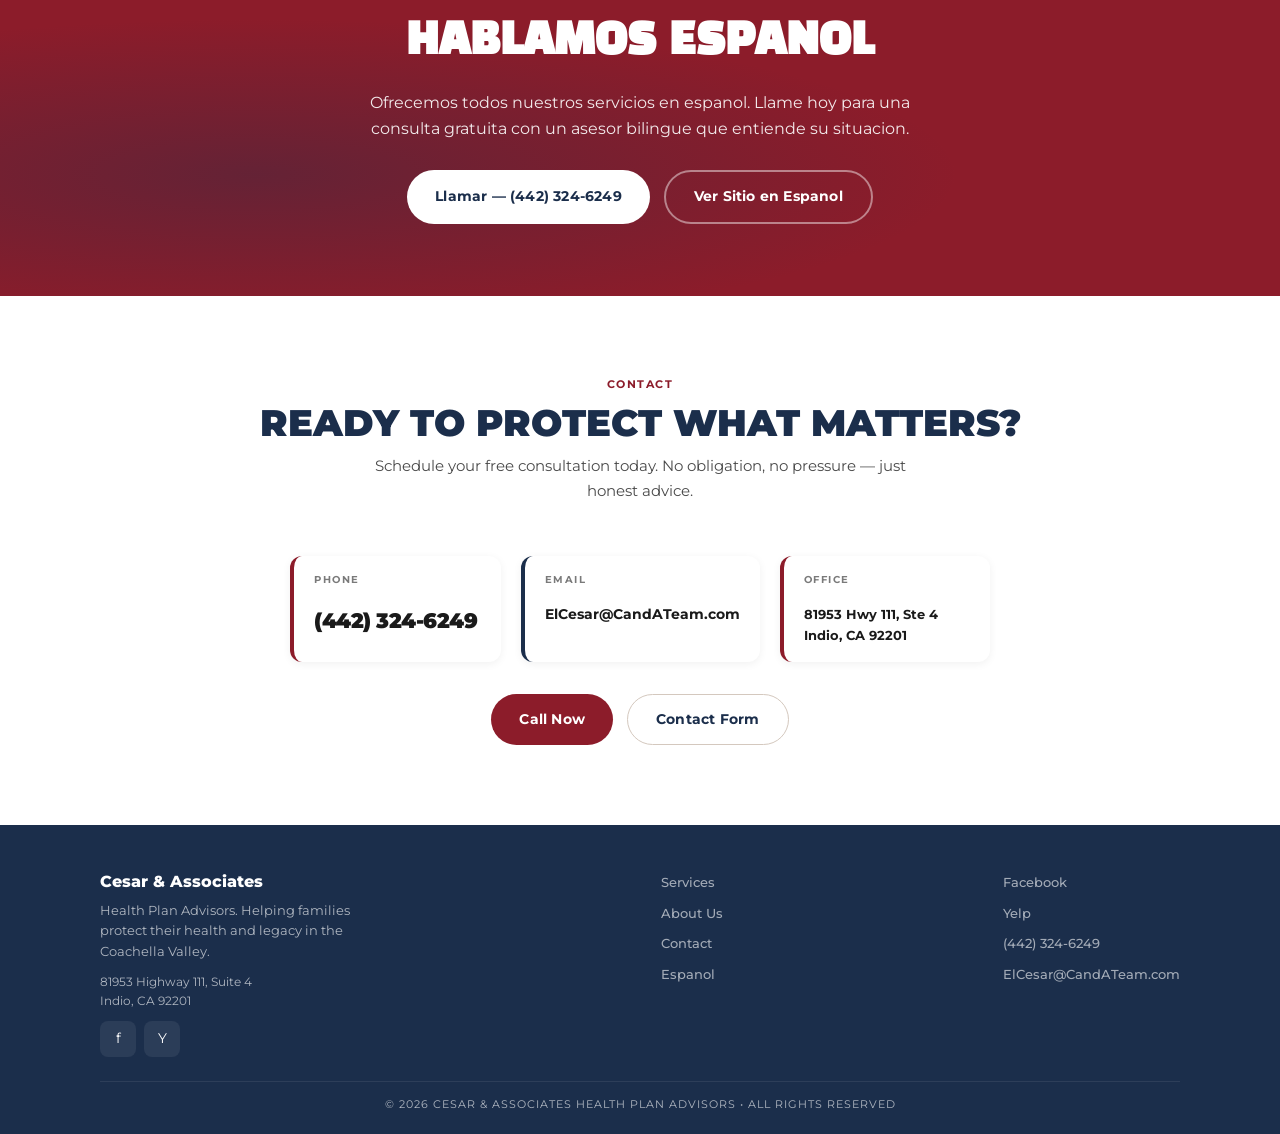
==== commit b0853715: "Full booklet design system rebuild: exact C&A visual language - style.css: 450+ lines ported from bo" ====
--- a/index.html
+++ b/index.html
@@ -4,10 +4,9 @@
   <meta charset="UTF-8">
   <meta name="viewport" content="width=device-width, initial-scale=1.0">
   <title>Cesar & Associates — Health Plan Advisors | Indio, CA</title>
-  <meta name="description" content="Cesar & Associates Health Plan Advisors — Medicare, Health Insurance, Estate Planning & Living Trust services in Indio, Coachella Valley. Bilingual English/Spanish. Free consultation.">
-  <meta name="robots" content="index, follow">
+  <meta name="description" content="Cesar & Associates Health Plan Advisors — Medicare, Health Insurance, Estate Planning & Living Trust in Indio, Coachella Valley. Bilingual EN/ES. Free consultation.">
   <meta property="og:title" content="Cesar & Associates — Health Plan Advisors">
-  <meta property="og:description" content="Medicare, Health Insurance, Estate Planning & Living Trust in Indio, CA. Bilingual EN/ES. Free consultation.">
+  <meta property="og:description" content="Medicare, Health Insurance, Estate Planning & Living Trust in Indio, CA. Bilingual. Free consultation.">
   <meta property="og:type" content="website">
   <meta property="og:url" content="https://www.candateam.com">
   <meta property="og:image" content="https://www.candateam.com/assets/hero.jpg">
@@ -51,7 +50,10 @@
   <div class="nav-inner">
     <a href="/" class="nav-brand">
       <img src="assets/logo-mini.png" alt="C&A" class="nav-logo">
-      Cesar & Associates
+      <div>
+        <div class="nav-brand-text">Cesar & Associates</div>
+        <div class="nav-brand-sub">Health Plan Advisors</div>
+      </div>
     </a>
     <ul class="nav-links" id="navLinks">
       <li><a href="/services.html">Services</a></li>
@@ -66,138 +68,261 @@
   </div>
 </nav>
 
-<!-- HERO -->
+<!-- ══ HERO ═══════════════════════════════════════════════ -->
 <section class="hero">
-  <div class="hero-badge">Serving the Coachella Valley Since 2010</div>
-  <h1>YOUR HEALTH & LEGACY,<br>PROTECTED</h1>
+  <div class="hero-tagline">Medicare &bull; Insurance &bull; Living Trust &bull; Estate Planning</div>
+  <h1>Your Future.<br>Our Promise.</h1>
+  <div class="hero-script">Tu Camino, Nuestra Guia</div>
   <p>Cesar & Associates helps families navigate Medicare, health insurance, and estate planning — in English and Spanish. Free consultation, no obligation.</p>
+  <div class="pill-row">
+    <span class="pill">Bilingual Team</span>
+    <span class="pill">Local Experts</span>
+    <span class="pill">Since 2010</span>
+  </div>
   <div class="hero-buttons">
-    <a href="tel:+14423246249" class="btn btn-primary">Call Now — (442) 324-6249</a>
-    <a href="/contact.html" class="btn btn-outline">Request a Consultation</a>
-  </div>
-</section>
-
-<!-- HERO IMAGE -->
-<section class="section-white" style="padding:0;">
-  <div class="container" style="padding:0 24px;transform:translateY(-40px);">
-    <div class="photo-card" style="max-height:400px;overflow:hidden;">
-      <img src="assets/family.jpg" alt="Family planning their future with Cesar & Associates" style="width:100%;object-fit:cover;height:400px;">
-    </div>
-  </div>
-</section>
-
-<!-- SERVICES PREVIEW -->
-<section class="section section-cream">
+    <a href="tel:+14423246249" class="btn btn-white">Call Now — (442) 324-6249</a>
+    <a href="/contact.html" class="btn btn-outline-white">Free Consultation</a>
+  </div>
+</section>
+
+<!-- Hero photo — masked fade -->
+<div style="max-width:1080px;margin:-32px auto 0;padding:0 24px;position:relative;z-index:1;">
+  <div class="photo-masked" style="height:380px;border-radius:var(--radius-card);box-shadow:var(--shadow-photo);">
+    <img src="assets/family.jpg" alt="Family protected by Cesar & Associates" style="height:380px;">
+  </div>
+</div>
+
+<!-- ══ SERVICES PREVIEW ══════════════════════════════════ -->
+<section class="section">
   <div class="container">
     <div class="section-header">
-      <span class="section-label">Especialidades</span>
+      <div class="sec-label center">Especialidades</div>
       <h2>What We Do</h2>
       <p>Comprehensive insurance and estate planning services tailored to your needs</p>
     </div>
-    <div class="card-grid">
-      <div class="card">
-        <div class="card-icon">&#x1F3E5;</div>
-        <h3>Medicare Advantage</h3>
-        <p>Find the right Medicare Advantage plan with prescription drug coverage, dental, vision, and more — often at $0 premium.</p>
-      </div>
-      <div class="card">
-        <div class="card-icon navy">&#x1F6E1;</div>
-        <h3>Medicare Supplement</h3>
-        <p>Medigap plans that cover what Original Medicare doesn't — copays, coinsurance, and deductibles.</p>
-      </div>
-      <div class="card">
-        <div class="card-icon blue">&#x2764;</div>
-        <h3>Health Insurance</h3>
-        <p>Individual and family health plans through Covered California and private carriers.</p>
-      </div>
-      <div class="card">
-        <div class="card-icon">&#x1F331;</div>
-        <h3>Life & Final Expense</h3>
-        <p>Affordable life insurance and final expense coverage to protect your family.</p>
-      </div>
-      <div class="card">
-        <div class="card-icon navy">&#x1F3E0;</div>
-        <h3>Living Trust</h3>
-        <p>Avoid probate and protect your assets with a living trust.</p>
-      </div>
-      <div class="card">
-        <div class="card-icon blue">&#x1F4CB;</div>
-        <h3>Estate Planning</h3>
-        <p>Wills, power of attorney, and healthcare directives.</p>
-      </div>
-    </div>
-    <div style="text-align:center;margin-top:40px;">
-      <a href="/services.html" class="btn btn-accent">View All Services</a>
-    </div>
-  </div>
-</section>
-
-<!-- WHY US -->
-<section class="section section-white">
+
+    <div class="svc-list" style="max-width:700px;margin:0 auto 40px;">
+      <div class="svc-item">
+        <div class="svc-lbl red">Medicare</div>
+        <div class="svc-body">Medicare Advantage, Supplement (Medigap), and Part D prescription drug plans. We compare carriers to find your best fit.</div>
+      </div>
+      <div class="svc-item">
+        <div class="svc-lbl navy">Health Insurance</div>
+        <div class="svc-body">Individual and family plans through Covered California and private carriers. ACA subsidies, open enrollment guidance.</div>
+      </div>
+      <div class="svc-item">
+        <div class="svc-lbl red">Life & Final Expense</div>
+        <div class="svc-body">Term life, whole life, and final expense coverage. No-exam options available. Protect your family's future.</div>
+      </div>
+      <div class="svc-item">
+        <div class="svc-lbl navy">Living Trust & Estate Planning</div>
+        <div class="svc-body">Avoid probate, protect your assets, and ensure your wishes are carried out. Wills, POA, healthcare directives.</div>
+      </div>
+      <div class="svc-item">
+        <div class="svc-lbl red">Dental, Vision & Retirement</div>
+        <div class="svc-body">Standalone dental and vision plans. Annuities, IRA rollovers, and retirement income strategies.</div>
+      </div>
+    </div>
+
+    <div style="text-align:center;">
+      <a href="/services.html" class="btn btn-accent">View All 9 Services</a>
+    </div>
+  </div>
+</section>
+
+<!-- ══ MEET CESAR ════════════════════════════════════════ -->
+<section class="section" style="background:var(--color-surface);padding-top:60px;padding-bottom:60px;">
+  <div class="container" style="display:grid;grid-template-columns:300px 1fr;gap:40px;align-items:start;">
+    <div>
+      <div class="photo-masked" style="height:360px;border-radius:var(--radius-card);box-shadow:var(--shadow-photo);">
+        <img src="assets/cesar.jpg" alt="Cesar — Founder" style="height:360px;">
+      </div>
+    </div>
+    <div>
+      <div class="sec-header-card" style="margin-bottom:20px;">
+        <div>
+          <div class="htitle">Who Is Cesar?</div>
+          <div class="hsub">Built From the Ground Up to Serve Our Community.</div>
+        </div>
+        <img class="logo-badge" src="assets/logo-mini.png" alt="C&A">
+      </div>
+
+      <p style="font-size:0.9rem;line-height:1.65;color:var(--color-text-secondary);margin-bottom:12px;">
+        Cesar grew up in the Coachella Valley, working in local fields where hard work was a way of life. He saw firsthand that many families give everything they have — but don't always get clear, trustworthy guidance on health and finances.
+      </p>
+      <p style="font-size:0.9rem;line-height:1.65;color:var(--color-text-secondary);margin-bottom:16px;">
+        Cesar & Associates was born to serve those same families: with clarity, care, and real commitment. Our team walks with you through every decision about your health, retirement, and your family's future.
+      </p>
+
+      <ul class="blist">
+        <li><strong>We simplify access to healthcare at every stage.</strong></li>
+        <li><strong>We help you grow and protect your money strategically.</strong></li>
+        <li><strong>We design legacy protection for your family.</strong></li>
+        <li><strong>Bilingual service, no pressure, annual follow-up.</strong></li>
+      </ul>
+
+      <div class="info-card" style="margin-top:20px;">
+        <div class="ic-label">Specialties</div>
+        <div class="ic-title">Medicare, Life, Retirement & Estate</div>
+        <div class="ic-body">Medicare Advantage & Supplement, Part D, individual/family insurance, fixed & indexed annuities, life insurance, and estate planning.</div>
+        <div class="ic-cta">One policy, one person, one community at a time.</div>
+      </div>
+    </div>
+  </div>
+</section>
+
+<!-- ══ STATS ═════════════════════════════════════════════ -->
+<section class="section">
   <div class="container">
     <div class="section-header">
-      <span class="section-label">Why C&A</span>
+      <div class="sec-label center">By the Numbers</div>
       <h2>Why Families Trust Us</h2>
-      <p>We're not a call center. We're your neighbors in the Coachella Valley.</p>
     </div>
     <div class="stats">
       <div class="stat">
-        <div class="stat-num">15+</div>
+        <div class="stat-bubble">15</div>
         <h3>Years of Experience</h3>
-        <p>Serving the Inland Empire and Coachella Valley since 2010</p>
+        <p>Serving the Coachella Valley since 2010</p>
       </div>
       <div class="stat">
-        <div class="stat-num">2</div>
+        <div class="stat-bubble">2</div>
         <h3>Languages</h3>
-        <p>Full service in English and Spanish — no translators needed</p>
+        <p>Full service in English and Spanish</p>
       </div>
       <div class="stat">
-        <div class="stat-num">$0</div>
+        <div class="stat-bubble">$0</div>
         <h3>Consultation Fee</h3>
-        <p>Free, no-obligation consultations for all services</p>
+        <p>Free, no-obligation consultations</p>
       </div>
       <div class="stat">
-        <div class="stat-num">9</div>
+        <div class="stat-bubble">9</div>
         <h3>Service Lines</h3>
-        <p>From Medicare to estate planning — one team handles it all</p>
-      </div>
-    </div>
-  </div>
-</section>
-
-<!-- CESAR INTRO -->
-<section class="section section-cream">
-  <div class="container" style="display:grid;grid-template-columns:280px 1fr;gap:40px;align-items:center;">
-    <div class="photo-card">
-      <img src="assets/cesar.jpg" alt="Cesar — Founder" style="width:100%;aspect-ratio:3/4;object-fit:cover;">
-    </div>
-    <div>
-      <span class="section-label" style="text-align:left;">Perfil</span>
-      <h2 style="font-family:var(--font-heading);font-size:1.6rem;color:var(--color-primary);margin-bottom:14px;font-weight:800;">Meet Cesar</h2>
-      <p style="color:var(--color-text-secondary);line-height:1.7;margin-bottom:14px;">With over 15 years of experience in insurance and financial planning, Cesar founded C&A to give Coachella Valley families the guidance they deserve — in a language they understand.</p>
-      <p style="color:var(--color-text-secondary);line-height:1.7;margin-bottom:20px;">As an independent agent, Cesar works with multiple carriers to find the best fit for each client — not just push one company's product. That independence means honest, unbiased advice every time.</p>
-      <a href="/about.html" class="btn btn-accent">Meet the Full Team</a>
-    </div>
-  </div>
-</section>
-
-<!-- BILINGUAL CTA -->
+        <p>Medicare to estate planning — one team</p>
+      </div>
+    </div>
+  </div>
+</section>
+
+<!-- ══ TESTIMONIALS ══════════════════════════════════════ -->
+<section class="section" style="background:var(--color-surface);padding-top:60px;padding-bottom:60px;">
+  <div class="container">
+    <div class="section-header">
+      <div class="sec-label center">Testimonios</div>
+      <h2>What Our Clients Say</h2>
+    </div>
+    <div class="quotes" style="max-width:680px;margin:0 auto;">
+      <div class="qbubble">
+        <div class="qicon">M</div>
+        <div>
+          <div class="qtext">"Cesar and his team made Medicare so easy to understand. They found me a plan that covers all my medications and saved me over $100 a month. I recommend them to everyone."</div>
+          <div class="qattr">— Maria G., Indio</div>
+        </div>
+      </div>
+      <div class="qbubble">
+        <div class="qicon">R</div>
+        <div>
+          <div class="qtext">"We were confused about living trusts and worried about probate. Cesar sat with us, explained everything in Spanish, and helped us protect our home for our kids."</div>
+          <div class="qattr">— Roberto & Ana L., Palm Desert</div>
+        </div>
+      </div>
+      <div class="qbubble">
+        <div class="qicon">J</div>
+        <div>
+          <div class="qtext">"I've worked with big insurance companies before but never felt like they cared. With C&A, it's personal. They follow up every year to make sure my plan still works."</div>
+          <div class="qattr">— James T., Cathedral City</div>
+        </div>
+      </div>
+    </div>
+  </div>
+</section>
+
+<!-- ══ 5 COMMON MISTAKES ════════════════════════════════ -->
+<section class="section">
+  <div class="container" style="max-width:800px;">
+    <div class="sec-header-card">
+      <div>
+        <div class="htitle">5 Common Medicare Mistakes</div>
+        <div class="hsub">Enrolling in Medicare without understanding the rules and deadlines can cause permanent penalties and unnecessary costs.</div>
+      </div>
+      <img class="logo-badge" src="assets/logo-mini.png" alt="C&A">
+    </div>
+
+    <div class="photo-masked" style="height:300px;margin-bottom:24px;border-radius:var(--radius-card);box-shadow:var(--shadow-photo);">
+      <img src="assets/medicare.jpg" alt="Medicare planning" style="height:300px;">
+    </div>
+
+    <div class="num-grid" style="margin-bottom:20px;">
+      <div class="num-item">
+        <div class="bubble">01</div>
+        <div class="itext">Missing your Initial Enrollment Period (3 months before and after turning 65).</div>
+      </div>
+      <div class="num-item">
+        <div class="bubble">02</div>
+        <div class="itext">Assuming Medicare covers everything — including dental, vision, and long-term care.</div>
+      </div>
+      <div class="num-item">
+        <div class="bubble">03</div>
+        <div class="itext">Confusing Medicare Advantage vs. Supplement and choosing the wrong network.</div>
+      </div>
+      <div class="num-item">
+        <div class="bubble">04</div>
+        <div class="itext">Skipping Part D because you don't take medications right now.</div>
+      </div>
+      <div class="num-item" style="grid-column:1/-1;">
+        <div class="bubble">05</div>
+        <div class="itext">Making decisions without professional guidance tailored to your health and budget.</div>
+      </div>
+    </div>
+
+    <div class="cta-bar light" style="margin-bottom:20px;">Medicare isn't one-size-fits-all: the best strategy depends on your health, budget, and long-term goals.</div>
+
+    <div class="info-card">
+      <div class="ic-label">Planning</div>
+      <div class="ic-title">Every Stage Requires an Adjustment</div>
+      <div class="ic-body">We integrate Medicare, retirement, and income planning to reduce surprises and protect your cash flow.</div>
+      <div class="ic-cta">Free plan review available — call us today.</div>
+    </div>
+  </div>
+</section>
+
+<!-- ══ BILINGUAL CTA ════════════════════════════════════ -->
 <section class="cta-banner">
   <span class="script">Tu Camino, Nuestra Guia</span>
-  <h2>HABLAMOS ESPANOL</h2>
-  <p>Ofrecemos todos nuestros servicios en espanol. Llame hoy para una consulta gratuita con un asesor bilingue.</p>
-  <a href="tel:+14423246249" class="btn btn-primary">Llamar Ahora — (442) 324-6249</a>
-</section>
-
-<!-- CTA -->
-<section class="section section-cream">
-  <div class="container" style="text-align:center;">
-    <span class="section-label">Get Started</span>
-    <h2 style="font-family:var(--font-heading);font-size:clamp(1.6rem,3vw,2.2rem);color:var(--color-primary);margin-bottom:12px;font-weight:800;">Ready to Protect What Matters?</h2>
-    <p style="color:var(--color-text-secondary);font-size:1rem;max-width:500px;margin:0 auto 28px;">Schedule your free consultation today. No obligation, no pressure — just honest advice.</p>
-    <div style="display:flex;gap:16px;justify-content:center;flex-wrap:wrap;">
-      <a href="tel:+14423246249" class="btn btn-accent">Call (442) 324-6249</a>
-      <a href="/contact.html" class="btn" style="background:var(--color-surface);color:var(--color-primary);border:1.5px solid var(--color-divider);">Contact Form</a>
+  <h2>Hablamos Espanol</h2>
+  <p>Ofrecemos todos nuestros servicios en espanol. Llame hoy para una consulta gratuita con un asesor bilingue que entiende su situacion.</p>
+  <div style="display:flex;gap:14px;justify-content:center;flex-wrap:wrap;">
+    <a href="tel:+14423246249" class="btn btn-white">Llamar — (442) 324-6249</a>
+    <a href="/es/" class="btn btn-outline-white">Ver Sitio en Espanol</a>
+  </div>
+</section>
+
+<!-- ══ CONTACT PREVIEW ══════════════════════════════════ -->
+<section class="section" style="background:var(--color-surface);">
+  <div class="container">
+    <div class="section-header">
+      <div class="sec-label center">Contact</div>
+      <h2>Ready to Protect What Matters?</h2>
+      <p>Schedule your free consultation today. No obligation, no pressure — just honest advice.</p>
+    </div>
+
+    <div style="display:grid;grid-template-columns:1fr 1fr 1fr;gap:20px;max-width:700px;margin:0 auto 32px;">
+      <div class="phone-accent" style="flex-direction:column;align-items:flex-start;text-align:left;">
+        <div class="pa-lbl">Phone</div>
+        <a href="tel:+14423246249" class="pa-num" style="color:var(--color-text);">(442) 324-6249</a>
+      </div>
+      <div class="phone-accent navy-border" style="flex-direction:column;align-items:flex-start;text-align:left;">
+        <div class="pa-lbl">Email</div>
+        <a href="mailto:ElCesar@CandATeam.com" style="font-size:0.85rem;font-weight:700;color:var(--color-text);">ElCesar@CandATeam.com</a>
+      </div>
+      <div class="phone-accent" style="flex-direction:column;align-items:flex-start;text-align:left;">
+        <div class="pa-lbl">Office</div>
+        <div style="font-size:0.82rem;font-weight:700;color:var(--color-text);">81953 Hwy 111, Ste 4<br>Indio, CA 92201</div>
+      </div>
+    </div>
+
+    <div style="text-align:center;display:flex;gap:14px;justify-content:center;flex-wrap:wrap;">
+      <a href="tel:+14423246249" class="btn btn-accent">Call Now</a>
+      <a href="/contact.html" class="btn btn-surface">Contact Form</a>
     </div>
   </div>
 </section>
@@ -208,7 +333,11 @@
     <div>
       <div class="footer-brand">Cesar & Associates</div>
       <p>Health Plan Advisors. Helping families protect their health and legacy in the Coachella Valley.</p>
-      <p style="margin-top:12px;font-size:0.8rem;">81953 Highway 111, Suite 4<br>Indio, CA 92201</p>
+      <p style="margin-top:10px;font-size:0.75rem;">81953 Highway 111, Suite 4<br>Indio, CA 92201</p>
+      <div class="footer-social">
+        <a href="https://www.facebook.com/CesarandAssociateshpa/" target="_blank" rel="noopener" aria-label="Facebook">f</a>
+        <a href="https://www.yelp.com/biz/cesar-health-insurance-services-indio" target="_blank" rel="noopener" aria-label="Yelp">Y</a>
+      </div>
     </div>
     <div>
       <ul class="footer-links">
@@ -227,9 +356,7 @@
       </ul>
     </div>
   </div>
-  <div class="footer-bottom">
-    &copy; 2026 Cesar & Associates Health Plan Advisors. All rights reserved.
-  </div>
+  <div class="footer-bottom">&copy; 2026 Cesar & Associates Health Plan Advisors &bull; All Rights Reserved</div>
 </footer>
 
 <script src="nav.js"></script>
--- a/style.css
+++ b/style.css
@@ -1,37 +1,40 @@
-/* ── C&A DESIGN SYSTEM — candateam.com ────────────────────── */
-/* Tokens from César & Associates booklet design (Canva 2026) */
-
-@import url('https://fonts.googleapis.com/css2?family=Montserrat:wght@400;500;600;700;900&family=Black+Han+Sans&family=Dancing+Script:wght@500;700&display=swap');
+/* ══════════════════════════════════════════════════════════════
+   CESAR & ASSOCIATES — DESIGN SYSTEM
+   Ported from booklet design tokens (cesar-design-tokens.md)
+   ══════════════════════════════════════════════════════════════ */
+
+@import url('https://fonts.googleapis.com/css2?family=Black+Han+Sans&family=Montserrat:ital,wght@0,400;0,500;0,600;0,700;0,900;1,400&family=Dancing+Script:wght@500;700&display=swap');
 
 *, *::before, *::after { box-sizing: border-box; margin: 0; padding: 0; }
 
 :root {
-  /* Brand Colors */
-  --color-primary: #1B2E4B;       /* Dark navy */
-  --color-accent: #8C1C2A;        /* Burgundy red */
-  --color-accent-alt: #2E6DA4;    /* Steel blue */
-  --color-bg: #F5EDE0;            /* Warm cream */
-  --color-surface: #FFFFFF;
-  --color-surface-alt: #F0EBE3;   /* Off-white */
-  --color-surface-dark: #C8BAB0;  /* Muted gray-rose */
-  --color-text: #1A1A1A;
-  --color-text-secondary: #4A4A4A;
-  --color-text-muted: #7A7A7A;
-  --color-text-on-dark: #FFFFFF;
-  --color-divider: #D4C8BE;
-  --color-bubble: #C0392B;        /* Red numbered bubbles */
-
-  /* Typography */
+  --color-primary:       #1B2E4B;
+  --color-accent:        #8C1C2A;
+  --color-accent-alt:    #2E6DA4;
+  --color-bg:            #F5EDE0;
+  --color-surface:       #FFFFFF;
+  --color-surface-alt:   #F0EBE3;
+  --color-surface-dark:  #C8BAB0;
+  --color-text:          #1A1A1A;
+  --color-text-secondary:#4A4A4A;
+  --color-text-muted:    #7A7A7A;
+  --color-text-on-dark:  #FFFFFF;
+  --color-header-bg:     #8C1C2A;
+  --color-header-alt:    #1B2E4B;
+  --color-bubble:        #C0392B;
+  --color-divider:       #D4C8BE;
+
   --font-display: 'Black Han Sans', Impact, sans-serif;
   --font-heading: 'Montserrat', sans-serif;
-  --font-body: 'Montserrat', sans-serif;
-  --font-script: 'Dancing Script', cursive;
-
-  /* Spacing */
-  --radius: 12px;
+  --font-body:    'Montserrat', sans-serif;
+  --font-script:  'Dancing Script', cursive;
+
+  --radius-card: 12px;
   --radius-pill: 20px;
-  --shadow-card: 0 2px 8px rgba(0,0,0,0.06);
+  --radius-bar:  8px;
+  --shadow-card:  0 2px 8px rgba(0,0,0,0.06);
   --shadow-photo: 0 3px 12px rgba(0,0,0,0.10);
+  --shadow-hover: 0 8px 28px rgba(0,0,0,0.12);
 }
 
 html { scroll-behavior: smooth; }
@@ -41,364 +44,570 @@
   color: var(--color-text);
   line-height: 1.6;
   background: var(--color-bg);
+  background-image:
+    radial-gradient(ellipse 140% 55% at 88% 8%, rgba(255,255,255,0.45) 0%, transparent 65%),
+    radial-gradient(ellipse 90% 70% at 8% 92%, rgba(255,255,255,0.28) 0%, transparent 60%);
+  background-attachment: fixed;
 }
 
 a { color: var(--color-accent-alt); text-decoration: none; }
 a:hover { text-decoration: underline; }
-img { max-width: 100%; height: auto; border-radius: var(--radius); }
-
-/* ── NAV ─────────────────────────────────────────── */
+img { max-width: 100%; height: auto; }
+
+/* ── NAV ──────────────────────────────────────────────────── */
 .nav {
   position: fixed; top: 0; left: 0; right: 0; z-index: 100;
-  background: rgba(27,46,75,0.97);
-  backdrop-filter: blur(12px);
+  background: var(--color-primary);
   border-bottom: 3px solid var(--color-accent);
-  transition: box-shadow 0.3s;
-}
-.nav.scrolled { box-shadow: 0 2px 20px rgba(0,0,0,0.2); }
+}
+.nav.scrolled { box-shadow: 0 4px 24px rgba(0,0,0,0.25); }
 .nav-inner {
   max-width: 1200px; margin: 0 auto;
   display: flex; align-items: center; justify-content: space-between;
-  padding: 0 24px; height: 72px;
-}
-.nav-logo { height: 48px; border-radius: 4px; }
+  padding: 0 24px; height: 68px;
+}
 .nav-brand {
-  font-family: var(--font-heading);
-  font-size: 1.3rem; color: var(--color-text-on-dark);
-  text-decoration: none; font-weight: 700;
   display: flex; align-items: center; gap: 10px;
-}
-.nav-brand span { color: var(--color-accent); font-weight: 400; font-size: 0.8rem; letter-spacing: 1.5px; text-transform: uppercase; }
-.nav-links { display: flex; gap: 24px; list-style: none; align-items: center; }
+  text-decoration: none;
+}
+.nav-logo {
+  height: 36px; border-radius: 4px;
+  background: var(--color-surface); padding: 3px 6px;
+}
+.nav-brand-text {
+  font-family: var(--font-heading); font-weight: 700;
+  font-size: 1rem; color: var(--color-text-on-dark);
+  letter-spacing: -0.2px;
+}
+.nav-brand-sub {
+  font-size: 0.6rem; color: rgba(255,255,255,0.55);
+  letter-spacing: 1.5px; text-transform: uppercase;
+  font-weight: 600;
+}
+.nav-links { display: flex; gap: 22px; list-style: none; align-items: center; }
 .nav-links a {
-  color: rgba(255,255,255,0.85); text-decoration: none; font-size: 0.85rem;
-  font-weight: 600; letter-spacing: 0.3px; transition: color 0.2s;
-}
-.nav-links a:hover, .nav-links a.active { color: var(--color-text-on-dark); text-decoration: none; }
+  color: rgba(255,255,255,0.8); text-decoration: none;
+  font-size: 0.82rem; font-weight: 600; letter-spacing: 0.3px;
+  transition: color 0.2s;
+}
+.nav-links a:hover, .nav-links a.active { color: #fff; text-decoration: none; }
 .nav-cta {
-  background: var(--color-accent); color: var(--color-text-on-dark) !important;
-  padding: 10px 22px; border-radius: 8px;
-  font-weight: 700 !important; font-size: 0.85rem !important;
-  transition: background 0.2s; letter-spacing: 0.3px;
-}
-.nav-cta:hover { background: #a12232; text-decoration: none; }
+  background: var(--color-accent) !important; color: #fff !important;
+  padding: 9px 20px; border-radius: var(--radius-bar);
+  font-weight: 700 !important; transition: background 0.2s;
+}
+.nav-cta:hover { background: #a12232 !important; }
 .hamburger {
   display: none; background: none; border: none; cursor: pointer;
   width: 32px; height: 32px; position: relative;
 }
 .hamburger span {
-  display: block; width: 24px; height: 2px; background: var(--color-text-on-dark);
-  position: absolute; left: 4px; transition: 0.3s;
+  display: block; width: 22px; height: 2px; background: #fff;
+  position: absolute; left: 5px; transition: 0.3s;
 }
 .hamburger span:nth-child(1) { top: 8px; }
 .hamburger span:nth-child(2) { top: 15px; }
 .hamburger span:nth-child(3) { top: 22px; }
 
-/* ── HERO ────────────────────────────────────────── */
+/* ── HERO ─────────────────────────────────────────────────── */
 .hero {
-  padding: 150px 24px 80px;
-  background: linear-gradient(135deg, var(--color-primary) 0%, #243d5e 40%, var(--color-accent) 100%);
-  color: var(--color-text-on-dark);
-  text-align: center;
+  padding: 140px 24px 60px; text-align: center;
+  background: var(--color-accent);
   position: relative; overflow: hidden;
 }
 .hero::before {
-  content: '';
-  position: absolute; top: -50%; right: -20%; width: 80%; height: 200%;
-  background: radial-gradient(ellipse, rgba(140,28,42,0.3) 0%, transparent 70%);
+  content: ''; position: absolute; inset: 0;
+  background:
+    radial-gradient(ellipse 120% 80% at 70% 20%, rgba(27,46,75,0.6) 0%, transparent 60%),
+    radial-gradient(ellipse 80% 60% at 20% 80%, rgba(27,46,75,0.4) 0%, transparent 50%);
   pointer-events: none;
 }
-.hero-badge {
-  display: inline-block;
-  background: rgba(255,255,255,0.12);
-  border: 1.5px solid rgba(255,255,255,0.2);
-  padding: 6px 18px; border-radius: var(--radius-pill);
-  font-size: 0.75rem; font-weight: 700;
-  margin-bottom: 28px; letter-spacing: 1.5px; text-transform: uppercase;
+.hero > * { position: relative; z-index: 1; }
+.hero-tagline {
+  font-size: 0.7rem; font-weight: 700; letter-spacing: 1.5px;
+  text-transform: uppercase; color: rgba(255,255,255,0.7);
+  margin-bottom: 20px;
 }
 .hero h1 {
   font-family: var(--font-display);
-  font-size: clamp(2.4rem, 5vw, 4rem);
-  line-height: 1.1; margin-bottom: 20px;
-  letter-spacing: -0.5px;
+  font-size: clamp(2.8rem, 6vw, 4.5rem);
+  color: #fff; line-height: 0.95; letter-spacing: -0.5px;
+  text-transform: uppercase; margin-bottom: 20px;
+}
+.hero-script {
+  font-family: var(--font-script); font-size: clamp(1.2rem, 2.5vw, 1.6rem);
+  color: rgba(255,255,255,0.85); margin-bottom: 16px;
 }
 .hero p {
-  font-family: var(--font-body);
-  font-size: clamp(1rem, 2vw, 1.15rem);
-  max-width: 620px; margin: 0 auto 36px;
-  opacity: 0.9; line-height: 1.7; font-weight: 400;
-}
-.hero-buttons { display: flex; gap: 16px; justify-content: center; flex-wrap: wrap; position: relative; z-index: 1; }
-
-/* ── BUTTONS ─────────────────────────────────────── */
+  font-size: clamp(0.9rem, 1.5vw, 1.05rem);
+  color: rgba(255,255,255,0.85); max-width: 580px;
+  margin: 0 auto 28px; line-height: 1.7;
+}
+.pill-row { display: flex; flex-wrap: wrap; gap: 8px; justify-content: center; margin-bottom: 28px; }
+.pill {
+  border: 1.5px solid rgba(255,255,255,0.5); border-radius: var(--radius-pill);
+  padding: 5px 16px; font-size: 0.7rem; font-weight: 700;
+  letter-spacing: 1px; text-transform: uppercase; color: #fff;
+}
+.hero-buttons { display: flex; gap: 14px; justify-content: center; flex-wrap: wrap; }
+
+/* ── BUTTONS ──────────────────────────────────────────────── */
 .btn {
   display: inline-flex; align-items: center; gap: 8px;
-  padding: 14px 32px; border-radius: 8px;
-  font-size: 0.95rem; font-weight: 700; text-decoration: none;
-  font-family: var(--font-heading);
+  padding: 13px 28px; border-radius: 30px;
+  font-size: 0.9rem; font-weight: 700; text-decoration: none;
+  font-family: var(--font-heading); letter-spacing: 0.2px;
   transition: transform 0.2s, box-shadow 0.2s;
 }
-.btn:hover { transform: translateY(-2px); box-shadow: 0 8px 24px rgba(0,0,0,0.15); text-decoration: none; }
-.btn-primary { background: var(--color-surface); color: var(--color-primary); }
-.btn-accent { background: var(--color-accent); color: var(--color-text-on-dark); border: none; }
+.btn:hover { transform: translateY(-2px); box-shadow: var(--shadow-hover); text-decoration: none; }
+.btn-white { background: #fff; color: var(--color-primary); }
+.btn-outline-white { background: transparent; color: #fff; border: 2px solid rgba(255,255,255,0.45); }
+.btn-outline-white:hover { border-color: #fff; }
+.btn-accent { background: var(--color-accent); color: #fff; }
 .btn-accent:hover { background: #a12232; }
-.btn-outline { background: transparent; color: var(--color-text-on-dark); border: 2px solid rgba(255,255,255,0.4); }
-.btn-outline:hover { border-color: var(--color-text-on-dark); }
-
-/* ── SECTIONS ────────────────────────────────────── */
+.btn-navy { background: var(--color-primary); color: #fff; }
+.btn-surface { background: var(--color-surface); color: var(--color-primary); border: 1.5px solid var(--color-divider); }
+
+/* ── LAYOUT ───────────────────────────────────────────────── */
 .section { padding: 80px 24px; }
-.section-cream { background: var(--color-bg); }
-.section-white { background: var(--color-surface); }
-.container { max-width: 1100px; margin: 0 auto; }
-
-.section-label {
-  text-transform: uppercase; font-size: 0.7rem; font-weight: 700;
-  letter-spacing: 1.5px; color: var(--color-accent);
-  margin-bottom: 10px; display: block; text-align: center;
-}
-.section-header { text-align: center; margin-bottom: 56px; }
+.container { max-width: 1080px; margin: 0 auto; }
+
+/* Section label — small caps burgundy, like booklet PERFIL/ESPECIALIDADES */
+.sec-label {
+  font-size: 0.68rem; font-weight: 700; letter-spacing: 1.5px;
+  text-transform: uppercase; color: var(--color-accent);
+  margin-bottom: 10px;
+}
+.sec-label.center { text-align: center; }
+.sec-label.blue { color: var(--color-accent-alt); }
+
+.section-header { text-align: center; margin-bottom: 52px; }
 .section-header h2 {
-  font-family: var(--font-heading);
-  font-size: clamp(1.8rem, 3vw, 2.4rem);
-  color: var(--color-primary); margin-bottom: 12px; font-weight: 800;
+  font-family: var(--font-heading); font-weight: 900;
+  font-size: clamp(1.7rem, 3vw, 2.3rem);
+  color: var(--color-primary); margin-bottom: 10px;
+  text-transform: uppercase; line-height: 1.1;
 }
 .section-header p {
-  color: var(--color-text-secondary); font-size: 1rem; max-width: 560px; margin: 0 auto;
-}
-
-/* ── PAGE HERO (subpages) ────────────────────────── */
+  color: var(--color-text-secondary); font-size: 0.95rem;
+  max-width: 540px; margin: 0 auto; line-height: 1.65;
+}
+
+/* ── PHOTO MASKED — booklet signature effect ─────────────── */
+.photo-masked {
+  width: 100%; overflow: hidden;
+  border-radius: var(--radius-card);
+}
+.photo-masked img {
+  width: 100%; height: 100%; object-fit: cover; display: block;
+  -webkit-mask-image: linear-gradient(to bottom, transparent 0%, black 12%, black 88%, transparent 100%);
+  mask-image: linear-gradient(to bottom, transparent 0%, black 12%, black 88%, transparent 100%);
+}
+.photo-card {
+  border-radius: var(--radius-card); overflow: hidden;
+  box-shadow: var(--shadow-photo);
+}
+.photo-card img { width: 100%; display: block; object-fit: cover; }
+
+/* ── PAGE HERO (subpages) ─────────────────────────────────── */
 .page-hero {
-  padding: 140px 24px 64px;
-  background: linear-gradient(135deg, var(--color-primary) 0%, #243d5e 50%, var(--color-accent) 100%);
-  color: var(--color-text-on-dark); text-align: center;
-  position: relative;
-}
+  padding: 130px 24px 56px;
+  background: var(--color-primary);
+  color: #fff; text-align: center;
+  position: relative; overflow: hidden;
+}
+.page-hero::before {
+  content: ''; position: absolute; inset: 0;
+  background: radial-gradient(ellipse 100% 80% at 80% 30%, rgba(140,28,42,0.3) 0%, transparent 60%);
+}
+.page-hero > * { position: relative; }
 .page-hero h1 {
   font-family: var(--font-display);
   font-size: clamp(2rem, 4vw, 3rem);
-  margin-bottom: 12px;
-}
-.page-hero p { font-size: 1.05rem; opacity: 0.9; max-width: 600px; margin: 0 auto; }
-
-/* ── CARDS ───────────────────────────────────────── */
+  margin-bottom: 10px; text-transform: uppercase;
+}
+.page-hero p { font-size: 1rem; opacity: 0.85; max-width: 560px; margin: 0 auto; }
+
+/* ── SEC HEADER CARD — white card with title + logo badge ── */
+.sec-header-card {
+  background: var(--color-surface); border-radius: var(--radius-card);
+  padding: 20px 24px; display: flex; justify-content: space-between;
+  align-items: flex-start; gap: 16px; box-shadow: var(--shadow-card);
+  margin-bottom: 28px;
+}
+.sec-header-card .htitle {
+  font-family: var(--font-heading); font-size: 1.6rem;
+  font-weight: 900; color: var(--color-text); text-transform: uppercase;
+  line-height: 1.1;
+}
+.sec-header-card .hsub {
+  font-size: 0.88rem; color: var(--color-text-secondary);
+  margin-top: 6px; line-height: 1.5;
+}
+.sec-header-card .logo-badge { width: 44px; height: 44px; object-fit: contain; flex-shrink: 0; }
+
+/* ── SERVICE BARS — alternating navy/burgundy ─────────────── */
+.svc-list { display: flex; flex-direction: column; gap: 6px; }
+.svc-item { border-radius: var(--radius-bar); overflow: hidden; }
+.svc-lbl {
+  padding: 10px 16px; font-size: 0.7rem; font-weight: 700;
+  letter-spacing: 1.5px; text-transform: uppercase; color: #fff;
+}
+.svc-lbl.navy { background: var(--color-header-alt); }
+.svc-lbl.red { background: var(--color-accent); }
+.svc-body {
+  padding: 12px 16px; font-size: 0.88rem;
+  color: var(--color-text); background: var(--color-surface);
+  line-height: 1.55;
+}
+
+/* ── NUMBERED BUBBLES — red circles ───────────────────────── */
+.num-grid { display: grid; grid-template-columns: 1fr 1fr; gap: 14px 18px; }
+.num-item { display: flex; align-items: flex-start; gap: 10px; }
+.bubble {
+  width: 32px; height: 32px; border-radius: 50%;
+  background: var(--color-bubble); color: #fff;
+  font-size: 0.75rem; font-weight: 700;
+  display: flex; align-items: center; justify-content: center;
+  flex-shrink: 0; margin-top: 2px;
+}
+.num-item .itext { font-size: 0.88rem; color: var(--color-text); line-height: 1.5; }
+
+/* ── CARDS ─────────────────────────────────────────────────── */
 .card-grid {
   display: grid;
   grid-template-columns: repeat(auto-fit, minmax(300px, 1fr));
-  gap: 24px;
+  gap: 20px;
 }
 .card {
   background: var(--color-surface);
-  border: 1.5px solid rgba(0,0,0,0.06);
-  border-radius: var(--radius);
-  padding: 28px 24px;
+  border: 1.5px solid rgba(0,0,0,0.05);
+  border-radius: var(--radius-card);
+  padding: 24px 22px;
   box-shadow: var(--shadow-card);
-  transition: transform 0.2s, box-shadow 0.2s;
-}
-.card:hover { transform: translateY(-4px); box-shadow: var(--shadow-photo); }
+  transition: transform 0.25s, box-shadow 0.25s;
+}
+.card:hover { transform: translateY(-4px); box-shadow: var(--shadow-hover); }
 .card-icon {
-  width: 48px; height: 48px; border-radius: 50%;
-  background: var(--color-accent);
+  width: 44px; height: 44px; border-radius: 50%;
   display: flex; align-items: center; justify-content: center;
-  margin-bottom: 16px; font-size: 1.3rem; color: var(--color-text-on-dark);
-}
+  margin-bottom: 14px; font-size: 1.2rem; color: #fff;
+}
+.card-icon.burgundy { background: var(--color-accent); }
 .card-icon.navy { background: var(--color-primary); }
 .card-icon.blue { background: var(--color-accent-alt); }
-.card h3 { font-size: 1.05rem; margin-bottom: 8px; color: var(--color-primary); font-weight: 700; }
-.card p { font-size: 0.88rem; color: var(--color-text-secondary); line-height: 1.65; }
-.card ul { margin-top: 12px; padding-left: 18px; color: var(--color-text-secondary); font-size: 0.83rem; }
-.card ul li { margin-bottom: 4px; }
-
-/* ── NUMBERED BUBBLES ────────────────────────────── */
-.bubble {
-  display: inline-flex; align-items: center; justify-content: center;
-  width: 30px; height: 30px; border-radius: 50%;
-  background: var(--color-bubble); color: var(--color-text-on-dark);
-  font-weight: 700; font-size: 0.8rem; flex-shrink: 0;
-}
-
-/* ── PILLS ───────────────────────────────────────── */
-.pill {
-  display: inline-block;
-  border: 1.5px solid var(--color-text-secondary);
-  padding: 4px 14px; border-radius: var(--radius-pill);
-  font-size: 0.7rem; font-weight: 700;
-  text-transform: uppercase; letter-spacing: 1px;
-}
-
-/* ── TEAM ────────────────────────────────────────── */
+.card h3 { font-size: 1rem; font-weight: 800; color: var(--color-primary); margin-bottom: 6px; }
+.card p { font-size: 0.85rem; color: var(--color-text-secondary); line-height: 1.6; }
+.card .blist { margin-top: 10px; }
+
+/* ── BULLET LIST — burgundy dots ──────────────────────────── */
+.blist { list-style: none; display: flex; flex-direction: column; gap: 5px; }
+.blist li {
+  padding-left: 14px; position: relative;
+  font-size: 0.85rem; line-height: 1.5; color: var(--color-text-secondary);
+}
+.blist li::before {
+  content: ''; position: absolute; left: 0; top: 8px;
+  width: 6px; height: 6px; border-radius: 50%;
+  background: var(--color-accent);
+}
+.blist li strong { color: var(--color-text); }
+
+/* ── INFO CARD — booklet pattern ──────────────────────────── */
+.info-card {
+  background: var(--color-surface); border-radius: var(--radius-card);
+  padding: 20px 22px; box-shadow: var(--shadow-card);
+}
+.info-card .ic-label {
+  font-size: 0.68rem; font-weight: 700; letter-spacing: 1.5px;
+  text-transform: uppercase; color: var(--color-accent-alt); margin-bottom: 5px;
+}
+.info-card .ic-title {
+  font-family: var(--font-heading); font-size: 1.25rem;
+  font-weight: 900; color: var(--color-text); line-height: 1.2; margin-bottom: 6px;
+}
+.info-card .ic-body { font-size: 0.88rem; color: var(--color-text-secondary); line-height: 1.55; }
+.info-card .ic-cta {
+  font-size: 0.85rem; font-weight: 700;
+  color: var(--color-accent-alt); margin-top: 8px;
+}
+
+/* ── LABELED SECTIONS — PERFIL/SITUACION/etc ──────────────── */
+.labeled-secs { display: flex; flex-direction: column; }
+.lsec { padding: 14px 0; border-bottom: 1px solid var(--color-divider); }
+.lsec:last-child { border-bottom: none; }
+.lsec .lbl {
+  font-size: 0.68rem; font-weight: 700; letter-spacing: 1.5px;
+  text-transform: uppercase; color: var(--color-accent); margin-bottom: 4px;
+}
+.lsec .lbl.blue { color: var(--color-accent-alt); }
+.lsec-text { font-size: 0.88rem; color: var(--color-text); line-height: 1.55; }
+
+/* ── QUOTE BUBBLES ────────────────────────────────────────── */
+.quotes { display: flex; flex-direction: column; gap: 10px; }
+.qbubble {
+  display: flex; align-items: flex-start; gap: 12px;
+  background: var(--color-surface-alt); border-radius: 10px;
+  padding: 14px 18px;
+}
+.qicon {
+  width: 28px; height: 28px; border-radius: 50%;
+  background: var(--color-accent); flex-shrink: 0;
+  display: flex; align-items: center; justify-content: center;
+  font-size: 0.75rem; color: #fff; font-weight: 700;
+}
+.qtext {
+  font-size: 0.88rem; font-style: italic;
+  color: var(--color-text); line-height: 1.5;
+}
+.qattr {
+  font-size: 0.75rem; font-style: normal; font-weight: 700;
+  color: var(--color-text-muted); margin-top: 4px;
+}
+
+/* ── PHONE ACCENT — left border card ──────────────────────── */
+.phone-accent {
+  background: var(--color-surface); border-radius: var(--radius-card);
+  padding: 16px 20px; display: flex; align-items: center; gap: 14px;
+  box-shadow: var(--shadow-card); border-left: 4px solid var(--color-accent);
+}
+.phone-accent.navy-border { border-left-color: var(--color-primary); }
+.pa-lbl {
+  font-size: 0.65rem; font-weight: 700; letter-spacing: 1.5px;
+  text-transform: uppercase; color: var(--color-text-muted); margin-bottom: 2px;
+}
+.pa-num {
+  font-family: var(--font-heading); font-size: 1.3rem;
+  font-weight: 900; color: var(--color-text); letter-spacing: -0.5px;
+}
+.pa-icon { font-size: 1.4rem; flex-shrink: 0; }
+
+/* ── CTA BARS — light/dark/red variants ───────────────────── */
+.cta-bar {
+  border-radius: var(--radius-card); padding: 16px 22px;
+  text-align: center; font-size: 0.9rem; line-height: 1.5;
+}
+.cta-bar.light { background: var(--color-surface-alt); color: var(--color-text); }
+.cta-bar.dark { background: var(--color-primary); color: #fff; }
+.cta-bar.red { background: var(--color-accent); color: #fff; }
+
+/* ── CTA BANNER — full-width burgundy ─────────────────────── */
+.cta-banner {
+  background: var(--color-accent); color: #fff;
+  padding: 72px 24px; text-align: center;
+  position: relative; overflow: hidden;
+}
+.cta-banner::before {
+  content: ''; position: absolute; inset: 0;
+  background: radial-gradient(ellipse 100% 70% at 20% 70%, rgba(27,46,75,0.35) 0%, transparent 55%);
+}
+.cta-banner > * { position: relative; }
+.cta-banner .script {
+  font-family: var(--font-script); font-size: 1.5rem;
+  color: rgba(255,255,255,0.85); display: block; margin-bottom: 8px;
+}
+.cta-banner h2 {
+  font-family: var(--font-display); font-size: clamp(1.8rem, 3.5vw, 2.6rem);
+  margin-bottom: 14px; text-transform: uppercase;
+}
+.cta-banner p { opacity: 0.9; font-size: 1rem; max-width: 540px; margin: 0 auto 28px; line-height: 1.65; }
+
+/* ── STATS ────────────────────────────────────────────────── */
+.stats { display: grid; grid-template-columns: repeat(4, 1fr); gap: 20px; }
+.stat {
+  background: var(--color-surface); border-radius: var(--radius-card);
+  padding: 28px 16px; text-align: center; box-shadow: var(--shadow-card);
+}
+.stat-bubble {
+  width: 56px; height: 56px; border-radius: 50%;
+  background: var(--color-bubble); color: #fff;
+  font-family: var(--font-display); font-size: 1.5rem;
+  display: flex; align-items: center; justify-content: center;
+  margin: 0 auto 12px;
+}
+.stat h3 { font-size: 0.85rem; font-weight: 700; color: var(--color-primary); margin-bottom: 4px; }
+.stat p { font-size: 0.78rem; color: var(--color-text-muted); }
+
+/* ── TEAM ─────────────────────────────────────────────────── */
 .team-grid {
-  display: grid;
-  grid-template-columns: repeat(auto-fit, minmax(200px, 1fr));
-  gap: 24px;
+  display: grid; grid-template-columns: repeat(auto-fit, minmax(180px, 1fr));
+  gap: 20px;
 }
 .team-member {
-  text-align: center; padding: 28px 16px;
+  text-align: center; padding: 24px 14px;
   background: var(--color-surface);
-  border: 1.5px solid rgba(0,0,0,0.06);
-  border-radius: var(--radius);
+  border: 1.5px solid rgba(0,0,0,0.05);
+  border-radius: var(--radius-card);
   box-shadow: var(--shadow-card);
-  transition: transform 0.2s, box-shadow 0.2s;
-}
-.team-member:hover { transform: translateY(-4px); box-shadow: var(--shadow-photo); }
+  transition: transform 0.25s, box-shadow 0.25s;
+}
+.team-member:hover { transform: translateY(-4px); box-shadow: var(--shadow-hover); }
 .team-avatar {
-  width: 88px; height: 88px; border-radius: 50%;
-  background: var(--color-primary);
-  margin: 0 auto 14px; display: flex; align-items: center;
-  justify-content: center; font-size: 2rem; color: var(--color-text-on-dark);
-  font-family: var(--font-heading); font-weight: 700;
-}
-.team-avatar.accent { background: var(--color-accent); }
-.team-member h3 { font-size: 0.95rem; color: var(--color-primary); margin-bottom: 4px; font-weight: 700; }
-.team-member .role { font-size: 0.78rem; color: var(--color-text-muted); text-transform: uppercase; letter-spacing: 1px; font-weight: 600; }
-.team-member .bio { font-size: 0.82rem; color: var(--color-text-secondary); margin-top: 8px; line-height: 1.5; }
-
-/* ── PHOTO CARDS ─────────────────────────────────── */
-.photo-card {
-  border-radius: var(--radius); overflow: hidden;
-  box-shadow: var(--shadow-photo);
-}
-.photo-card img { display: block; width: 100%; object-fit: cover; border-radius: 0; }
-
-/* ── STATS ───────────────────────────────────────── */
-.stats { display: grid; grid-template-columns: repeat(auto-fit, minmax(200px, 1fr)); gap: 28px; }
-.stat { text-align: center; padding: 20px; }
-.stat-num {
-  font-family: var(--font-display);
-  font-size: 3rem; color: var(--color-accent); line-height: 1;
-  margin-bottom: 6px;
-}
-.stat h3 { font-size: 0.9rem; font-weight: 700; margin-bottom: 4px; color: var(--color-primary); }
-.stat p { font-size: 0.82rem; color: var(--color-text-muted); }
-
-/* ── CONTENT BLOCKS ──────────────────────────────── */
-.content-block { max-width: 780px; margin: 0 auto; }
+  width: 72px; height: 72px; border-radius: 50%;
+  margin: 0 auto 12px; display: flex; align-items: center;
+  justify-content: center; font-size: 1.6rem; color: #fff;
+  font-family: var(--font-heading); font-weight: 900;
+}
+.team-avatar.navy { background: var(--color-primary); }
+.team-avatar.burgundy { background: var(--color-accent); }
+.team-avatar.blue { background: var(--color-accent-alt); }
+.team-member h3 { font-size: 0.9rem; color: var(--color-primary); font-weight: 800; margin-bottom: 2px; }
+.team-member .role {
+  font-size: 0.68rem; color: var(--color-text-muted);
+  text-transform: uppercase; letter-spacing: 1px; font-weight: 700;
+}
+.team-member .bio { font-size: 0.78rem; color: var(--color-text-secondary); margin-top: 8px; line-height: 1.45; }
+
+/* ── CONTENT BLOCKS ───────────────────────────────────────── */
+.content-block { max-width: 760px; margin: 0 auto; }
 .content-block h2 {
-  font-family: var(--font-heading);
-  font-size: 1.5rem; color: var(--color-primary);
-  margin: 36px 0 14px; font-weight: 800;
+  font-family: var(--font-heading); font-size: 1.4rem;
+  color: var(--color-primary); font-weight: 900;
+  text-transform: uppercase; margin: 32px 0 12px;
 }
 .content-block h2:first-child { margin-top: 0; }
-.content-block p { margin-bottom: 14px; color: var(--color-text-secondary); line-height: 1.7; }
-.content-block ul { margin: 0 0 14px 20px; color: var(--color-text-secondary); }
-.content-block ul li { margin-bottom: 6px; line-height: 1.6; }
+.content-block p { margin-bottom: 12px; color: var(--color-text-secondary); line-height: 1.7; font-size: 0.92rem; }
 .content-block strong { color: var(--color-text); }
 
-/* ── BILINGUAL CTA ───────────────────────────────── */
-.cta-banner {
-  background: var(--color-accent);
-  color: var(--color-text-on-dark);
-  padding: 64px 24px; text-align: center;
-}
-.cta-banner h2 {
-  font-family: var(--font-display);
-  font-size: clamp(1.6rem, 3vw, 2.4rem); margin-bottom: 12px;
-}
-.cta-banner .script {
-  font-family: var(--font-script);
-  font-size: 1.4rem; opacity: 0.9; margin-bottom: 8px; display: block;
-}
-.cta-banner p { opacity: 0.9; font-size: 1rem; max-width: 560px; margin: 0 auto 28px; }
-
-/* ── CONTACT ─────────────────────────────────────── */
-.contact-grid {
-  display: grid; grid-template-columns: 1fr 1fr; gap: 48px;
-  align-items: start;
-}
-.contact-info h3 { font-size: 1.2rem; margin-bottom: 20px; color: var(--color-primary); font-weight: 800; }
-.contact-item { display: flex; gap: 14px; margin-bottom: 18px; }
+/* ── CONTACT ──────────────────────────────────────────────── */
+.contact-grid { display: grid; grid-template-columns: 1fr 1fr; gap: 40px; align-items: start; }
+.contact-info h3 { font-size: 1.15rem; font-weight: 900; color: var(--color-primary); margin-bottom: 20px; text-transform: uppercase; }
+.contact-item { display: flex; gap: 14px; margin-bottom: 16px; }
 .contact-icon {
-  width: 42px; height: 42px; border-radius: 10px;
+  width: 40px; height: 40px; border-radius: 10px;
   background: var(--color-surface-alt); display: flex;
-  align-items: center; justify-content: center;
-  font-size: 1.1rem; flex-shrink: 0;
-}
-.contact-item strong { display: block; font-size: 0.82rem; color: var(--color-text); font-weight: 700; text-transform: uppercase; letter-spacing: 0.5px; }
-.contact-item span { font-size: 0.9rem; color: var(--color-text-secondary); }
-.contact-item a { color: var(--color-accent-alt); text-decoration: none; }
-
-.contact-form { background: var(--color-surface); padding: 32px; border-radius: var(--radius); box-shadow: var(--shadow-card); border: 1.5px solid rgba(0,0,0,0.06); }
-.contact-form h3 { font-size: 1.05rem; margin-bottom: 20px; color: var(--color-primary); font-weight: 700; }
+  align-items: center; justify-content: center; font-size: 1.1rem; flex-shrink: 0;
+}
+.contact-item strong {
+  display: block; font-size: 0.72rem; font-weight: 700;
+  text-transform: uppercase; letter-spacing: 0.5px;
+  color: var(--color-text-muted); margin-bottom: 1px;
+}
+.contact-item span { font-size: 0.88rem; color: var(--color-text-secondary); }
+.contact-item a { color: var(--color-accent-alt); }
+
+.contact-form {
+  background: var(--color-surface); padding: 28px 24px;
+  border-radius: var(--radius-card); box-shadow: var(--shadow-card);
+  border-top: 4px solid var(--color-accent);
+}
+.contact-form h3 {
+  font-size: 1rem; font-weight: 800; color: var(--color-primary);
+  margin-bottom: 18px; text-transform: uppercase;
+}
 .form-group { margin-bottom: 14px; }
-.form-group label { display: block; font-size: 0.78rem; font-weight: 700; margin-bottom: 5px; text-transform: uppercase; letter-spacing: 0.5px; color: var(--color-text-secondary); }
+.form-group label {
+  display: block; font-size: 0.72rem; font-weight: 700;
+  text-transform: uppercase; letter-spacing: 0.5px;
+  color: var(--color-text-muted); margin-bottom: 5px;
+}
 .form-group input, .form-group select, .form-group textarea {
-  width: 100%; padding: 11px 14px; border: 1.5px solid var(--color-divider);
-  border-radius: 8px; font-size: 0.9rem; font-family: var(--font-body);
-  background: var(--color-surface-alt);
-  transition: border-color 0.2s;
+  width: 100%; padding: 11px 14px;
+  border: 1.5px solid var(--color-divider);
+  border-radius: var(--radius-bar); font-size: 0.88rem;
+  font-family: var(--font-body); background: var(--color-surface-alt);
+  transition: border-color 0.2s, background 0.2s;
 }
 .form-group input:focus, .form-group select:focus, .form-group textarea:focus {
-  outline: none; border-color: var(--color-accent-alt); background: var(--color-surface);
-}
-.form-group textarea { resize: vertical; min-height: 90px; }
+  outline: none; border-color: var(--color-accent-alt);
+  background: var(--color-surface);
+}
+.form-group textarea { resize: vertical; min-height: 80px; }
 .form-row { display: grid; grid-template-columns: 1fr 1fr; gap: 12px; }
 .form-submit {
-  width: 100%; padding: 14px; background: var(--color-accent); color: var(--color-text-on-dark);
-  border: none; border-radius: 8px; font-size: 0.95rem; font-weight: 700;
-  font-family: var(--font-heading);
-  cursor: pointer; transition: background 0.2s; letter-spacing: 0.3px;
-}
-.form-submit:hover { background: #a12232; }
-
-/* ── FOOTER ──────────────────────────────────────── */
+  width: 100%; padding: 14px;
+  background: var(--color-primary); color: #fff;
+  border: none; border-radius: 30px; font-size: 0.9rem; font-weight: 700;
+  font-family: var(--font-heading); cursor: pointer;
+  transition: background 0.2s;
+}
+.form-submit:hover { background: #243d5e; }
+
+/* ── QR BOX ───────────────────────────────────────────────── */
+.qr-box {
+  background: #fff; border: 2.5px solid var(--color-accent);
+  border-radius: var(--radius-card); padding: 18px;
+  width: 160px; height: 160px;
+  display: flex; align-items: center; justify-content: center;
+}
+.qr-box img { width: 100%; height: 100%; object-fit: contain; border-radius: 0; }
+
+/* ── ADDRESS BAR ──────────────────────────────────────────── */
+.address-bar {
+  background: var(--color-surface); border-radius: var(--radius-card);
+  padding: 14px 18px; text-align: center; box-shadow: var(--shadow-card);
+}
+.address-bar .addr-label {
+  font-size: 0.65rem; letter-spacing: 1.5px; text-transform: uppercase;
+  color: var(--color-text-muted); margin-bottom: 3px;
+}
+.address-bar .addr-text { font-size: 0.92rem; font-weight: 700; color: var(--color-text); }
+
+/* ── MAP ──────────────────────────────────────────────────── */
+.map-wrapper {
+  border-radius: var(--radius-card); overflow: hidden;
+  box-shadow: var(--shadow-photo); margin-top: 40px;
+}
+
+/* ── FOOTER ───────────────────────────────────────────────── */
 .footer {
-  background: var(--color-primary); color: rgba(255,255,255,0.7);
-  padding: 48px 24px 24px;
+  background: var(--color-primary); color: rgba(255,255,255,0.65);
+  padding: 44px 24px 20px;
 }
 .footer-inner {
-  max-width: 1100px; margin: 0 auto;
+  max-width: 1080px; margin: 0 auto;
   display: flex; justify-content: space-between; align-items: start;
-  flex-wrap: wrap; gap: 32px;
+  flex-wrap: wrap; gap: 28px;
 }
 .footer-brand {
-  font-family: var(--font-heading);
-  font-size: 1.1rem; color: var(--color-text-on-dark); margin-bottom: 8px; font-weight: 700;
-}
-.footer p { font-size: 0.83rem; max-width: 300px; line-height: 1.6; }
+  font-family: var(--font-heading); font-weight: 800;
+  font-size: 1rem; color: #fff; margin-bottom: 6px;
+}
+.footer p { font-size: 0.8rem; max-width: 280px; line-height: 1.6; }
 .footer-links { list-style: none; }
-.footer-links li { margin-bottom: 6px; }
-.footer-links a { color: rgba(255,255,255,0.65); text-decoration: none; font-size: 0.83rem; font-weight: 500; }
-.footer-links a:hover { color: var(--color-text-on-dark); }
-.footer-social { display: flex; gap: 10px; }
+.footer-links li { margin-bottom: 5px; }
+.footer-links a { color: rgba(255,255,255,0.6); font-size: 0.8rem; font-weight: 500; }
+.footer-links a:hover { color: #fff; text-decoration: none; }
+.footer-social { display: flex; gap: 8px; margin-top: 10px; }
 .footer-social a {
-  width: 38px; height: 38px; border-radius: 8px;
-  background: rgba(255,255,255,0.08); display: flex;
+  width: 36px; height: 36px; border-radius: var(--radius-bar);
+  background: rgba(255,255,255,0.07); display: flex;
   align-items: center; justify-content: center;
-  color: var(--color-text-on-dark); text-decoration: none; font-size: 1rem;
-  transition: background 0.2s;
+  color: #fff; font-size: 0.9rem; transition: background 0.2s;
 }
 .footer-social a:hover { background: var(--color-accent); }
 .footer-bottom {
-  max-width: 1100px; margin: 28px auto 0;
-  padding-top: 16px; border-top: 1px solid rgba(255,255,255,0.1);
-  font-size: 0.75rem; text-align: center;
-}
-
-/* ── MAP ─────────────────────────────────────────── */
-.map-wrapper {
-  border-radius: var(--radius); overflow: hidden; margin-top: 48px;
-  box-shadow: var(--shadow-photo);
-}
-
-/* ── MOBILE ──────────────────────────────────────── */
+  max-width: 1080px; margin: 24px auto 0;
+  padding-top: 14px; border-top: 1px solid rgba(255,255,255,0.08);
+  font-size: 0.7rem; text-align: center;
+  letter-spacing: 1px; text-transform: uppercase;
+}
+
+/* ── DIVIDER ──────────────────────────────────────────────── */
+.divider { border: none; border-top: 1px solid var(--color-divider); margin: 40px 0; }
+
+/* ── MOBILE ───────────────────────────────────────────────── */
 @media (max-width: 768px) {
   .nav-links { display: none; }
   .hamburger { display: block; }
   .nav-links.open {
     display: flex; flex-direction: column;
-    position: absolute; top: 72px; left: 0; right: 0;
-    background: var(--color-primary); padding: 24px;
+    position: absolute; top: 68px; left: 0; right: 0;
+    background: var(--color-primary); padding: 20px 24px;
     border-bottom: 3px solid var(--color-accent);
     box-shadow: 0 8px 24px rgba(0,0,0,0.3);
   }
+  .hero { padding: 120px 20px 48px; }
+  .page-hero { padding: 110px 20px 40px; }
   .contact-grid { grid-template-columns: 1fr; }
   .form-row { grid-template-columns: 1fr; }
-  .page-hero { padding: 120px 20px 48px; }
-  .hero { padding: 130px 20px 60px; }
   .footer-inner { flex-direction: column; }
+  .stats { grid-template-columns: 1fr 1fr; }
+  .num-grid { grid-template-columns: 1fr; }
+  .card-grid { grid-template-columns: 1fr; }
   .team-grid { grid-template-columns: 1fr 1fr; }
-  .card-grid { grid-template-columns: 1fr; }
 }
 @media (max-width: 480px) {
   .team-grid { grid-template-columns: 1fr; }
-  .stats { grid-template-columns: 1fr 1fr; }
-}
+  .stats { grid-template-columns: 1fr; }
+}
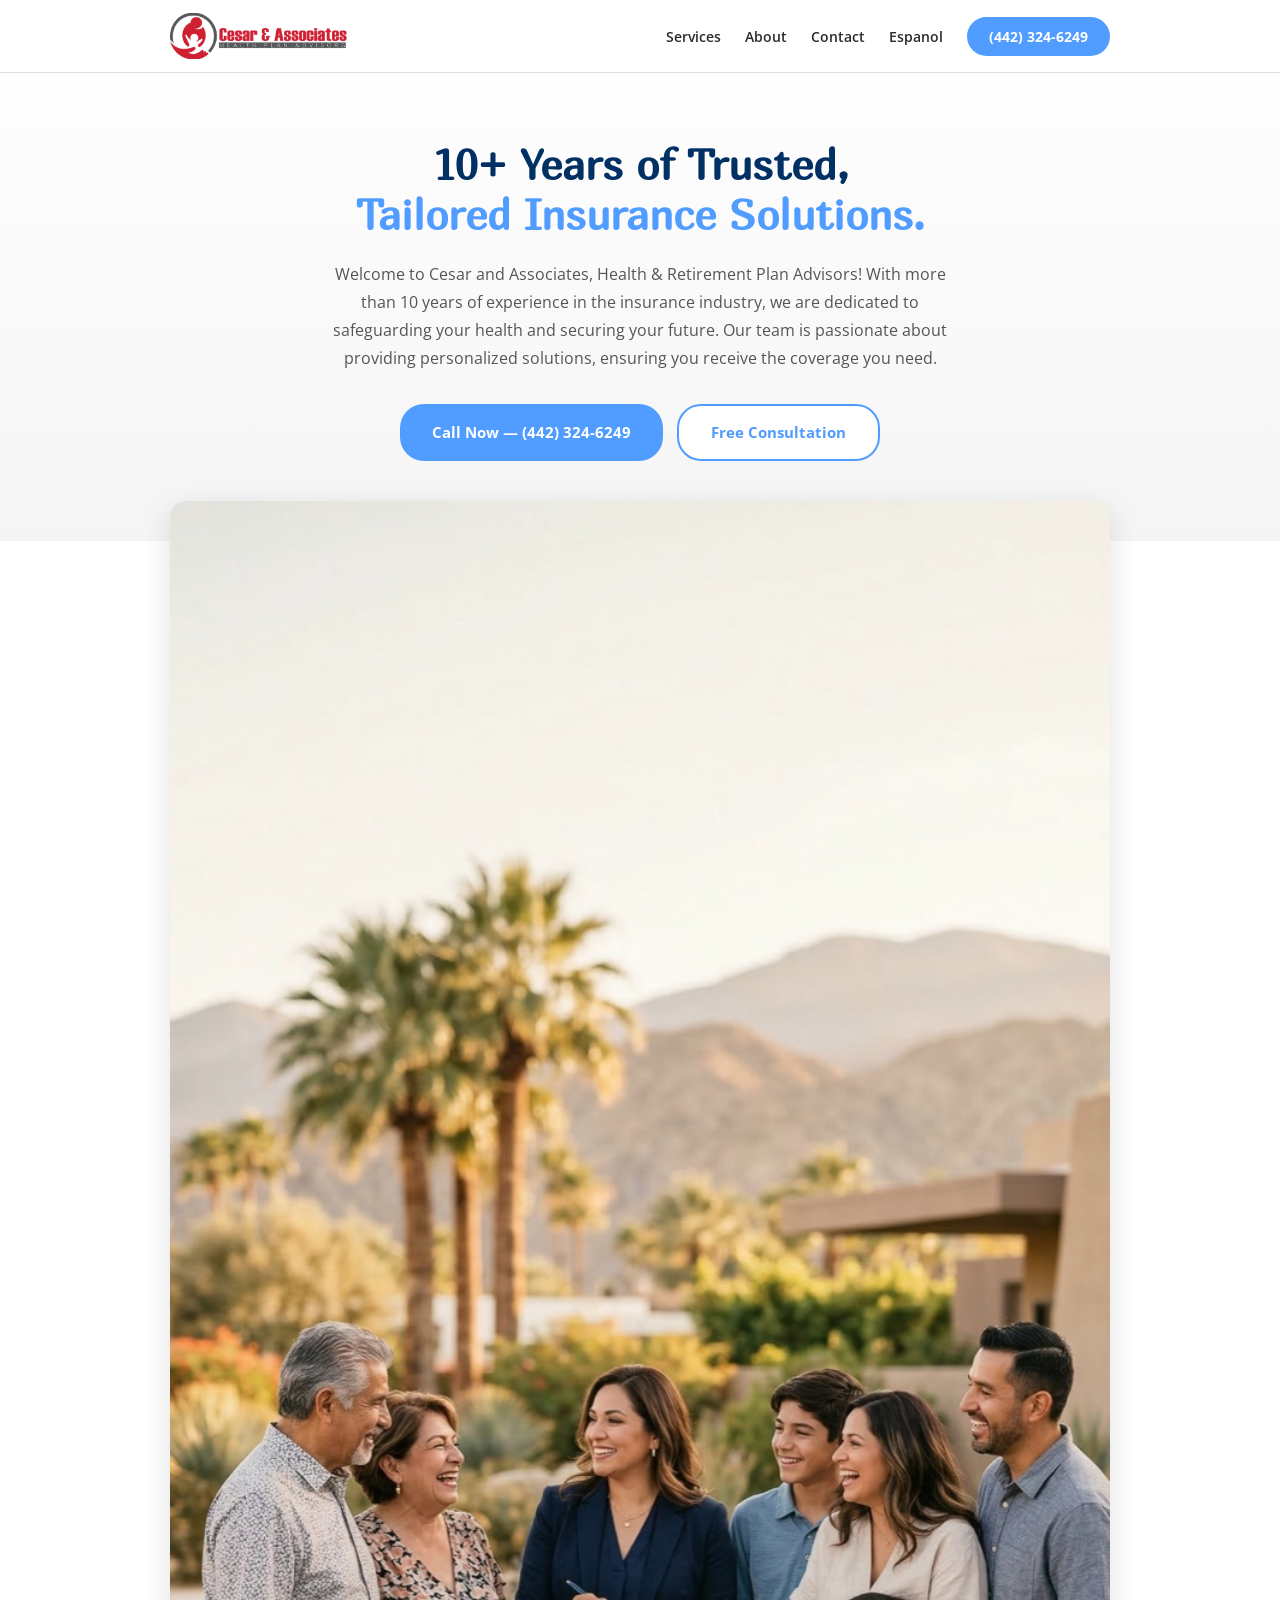
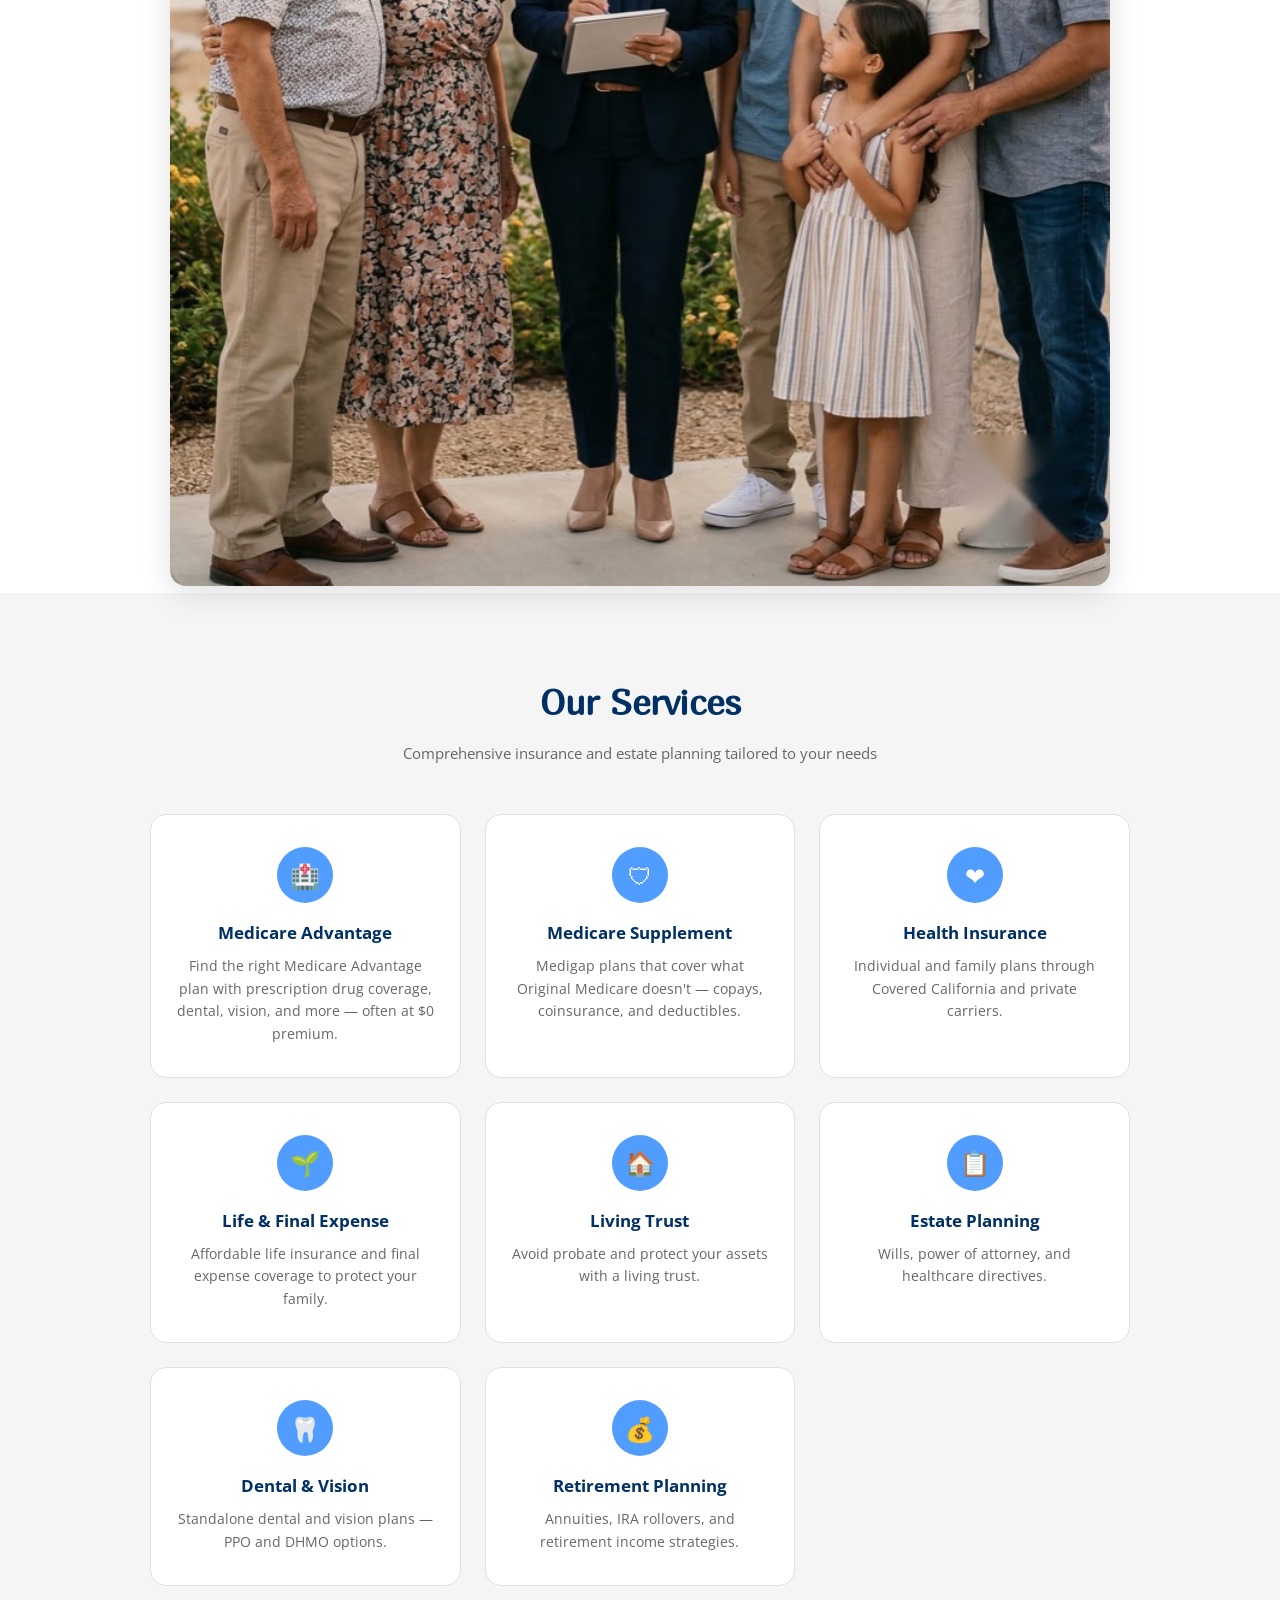
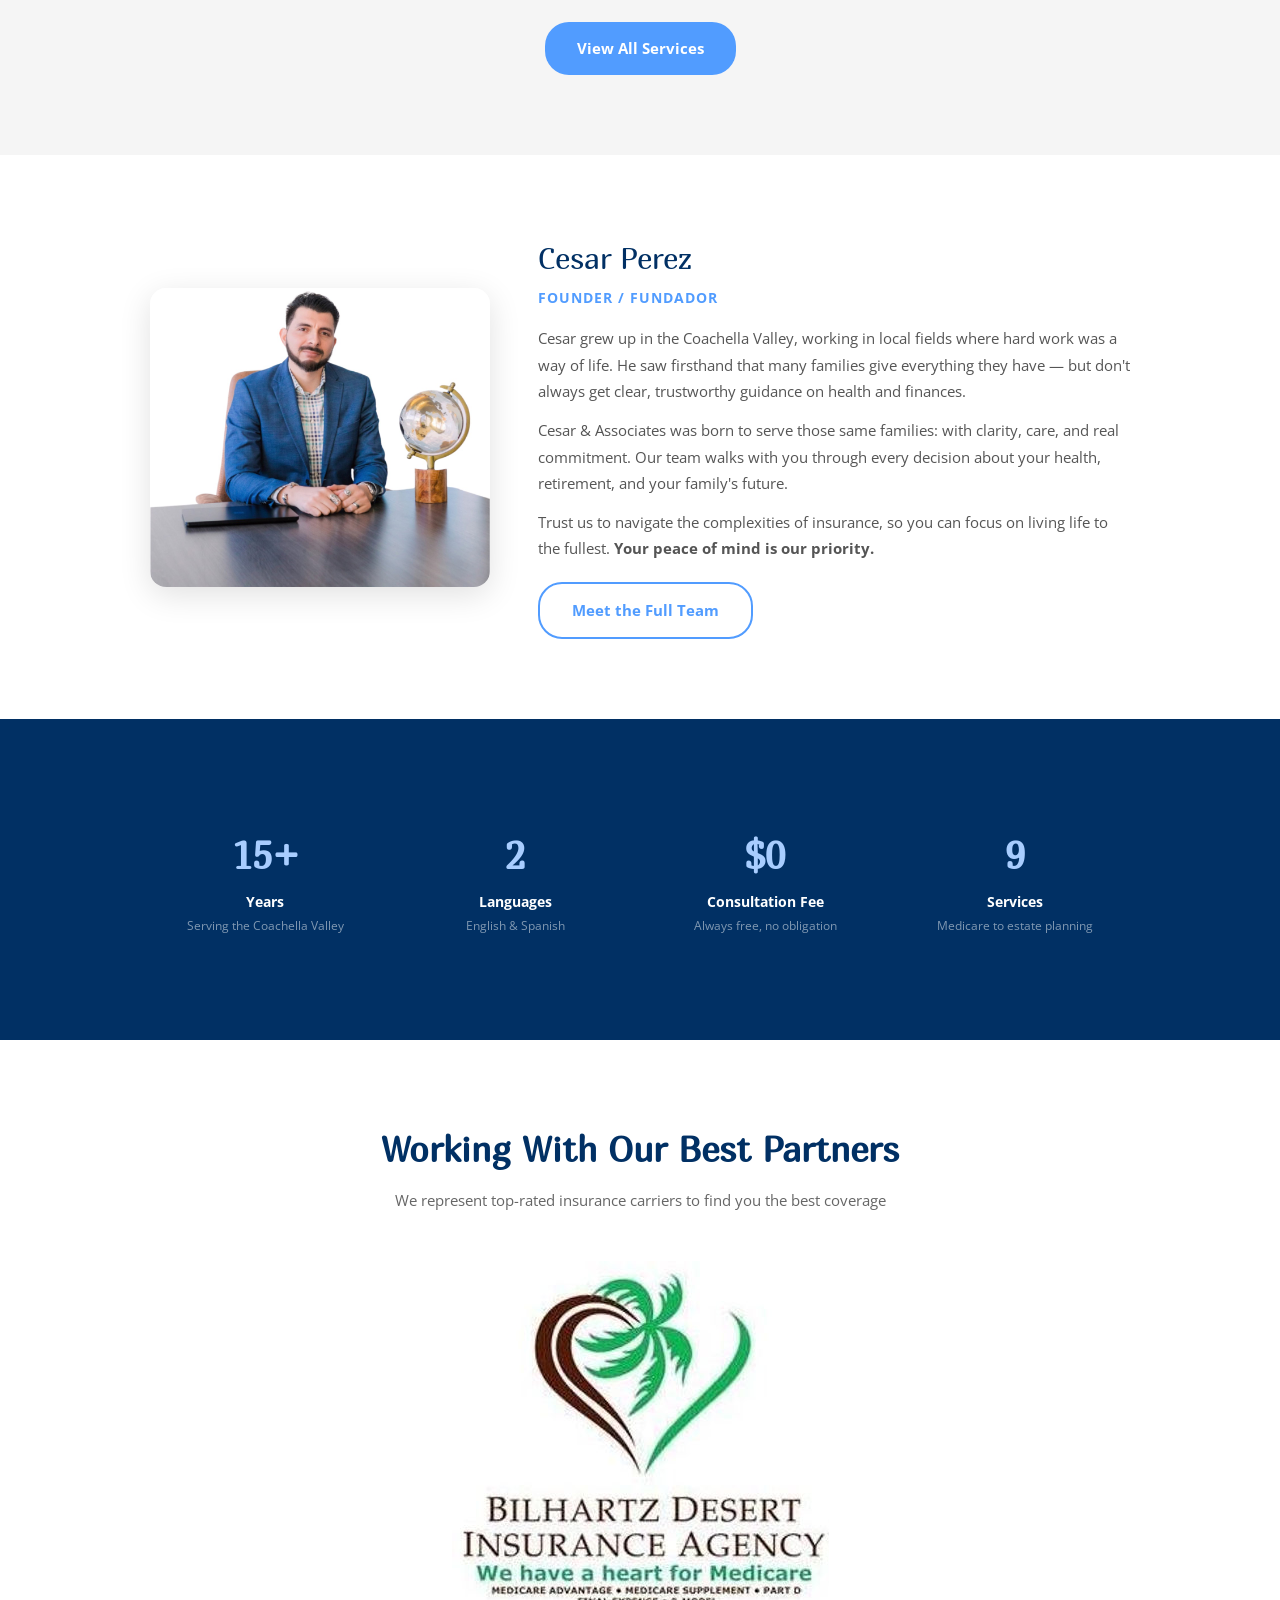
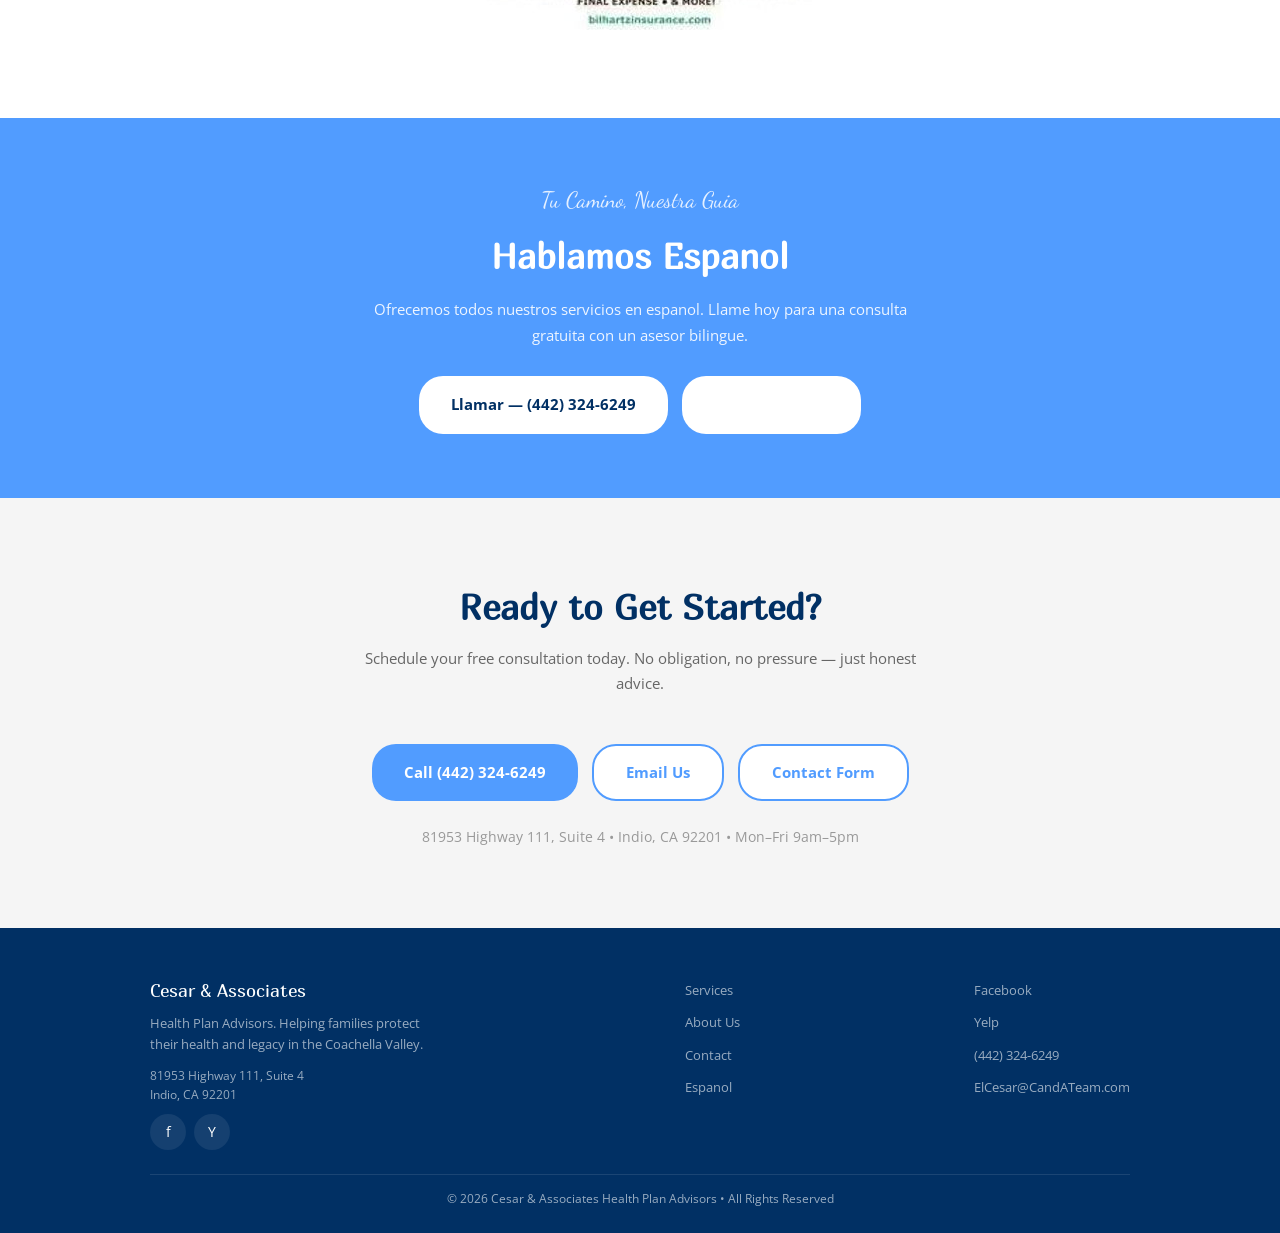
==== commit 1394d99d: "Restyle to match medicaregreat.com: blue/white Wix site design BREAKING CHANGE: Replaces booklet bur" ====
--- a/index.html
+++ b/index.html
@@ -9,7 +9,7 @@
   <meta property="og:description" content="Medicare, Health Insurance, Estate Planning & Living Trust in Indio, CA. Bilingual. Free consultation.">
   <meta property="og:type" content="website">
   <meta property="og:url" content="https://www.candateam.com">
-  <meta property="og:image" content="https://www.candateam.com/assets/hero.jpg">
+  <meta property="og:image" content="https://www.candateam.com/assets/site/family-outdoor.jpg">
   <link rel="canonical" href="https://www.candateam.com">
   <script type="application/ld+json">
   {
@@ -45,15 +45,11 @@
 </head>
 <body>
 
-<!-- NAV -->
+<!-- NAV — matches medicaregreat.com header -->
 <nav class="nav" id="nav">
   <div class="nav-inner">
     <a href="/" class="nav-brand">
-      <img src="assets/logo-mini.png" alt="C&A" class="nav-logo">
-      <div>
-        <div class="nav-brand-text">Cesar & Associates</div>
-        <div class="nav-brand-sub">Health Plan Advisors</div>
-      </div>
+      <img src="assets/wordmark-logo.png" alt="Cesar & Associates Health Plan Advisors" class="nav-logo">
     </a>
     <ul class="nav-links" id="navLinks">
       <li><a href="/services.html">Services</a></li>
@@ -68,262 +64,160 @@
   </div>
 </nav>
 
-<!-- ══ HERO ═══════════════════════════════════════════════ -->
+<!-- HERO — matching medicaregreat.com structure -->
 <section class="hero">
-  <div class="hero-tagline">Medicare &bull; Insurance &bull; Living Trust &bull; Estate Planning</div>
-  <h1>Your Future.<br>Our Promise.</h1>
-  <div class="hero-script">Tu Camino, Nuestra Guia</div>
-  <p>Cesar & Associates helps families navigate Medicare, health insurance, and estate planning — in English and Spanish. Free consultation, no obligation.</p>
-  <div class="pill-row">
-    <span class="pill">Bilingual Team</span>
-    <span class="pill">Local Experts</span>
-    <span class="pill">Since 2010</span>
-  </div>
+  <h1>10+ Years of Trusted,<br><span>Tailored Insurance Solutions.</span></h1>
+  <p>Welcome to Cesar and Associates, Health & Retirement Plan Advisors! With more than 10 years of experience in the insurance industry, we are dedicated to safeguarding your health and securing your future. Our team is passionate about providing personalized solutions, ensuring you receive the coverage you need.</p>
   <div class="hero-buttons">
-    <a href="tel:+14423246249" class="btn btn-white">Call Now — (442) 324-6249</a>
-    <a href="/contact.html" class="btn btn-outline-white">Free Consultation</a>
-  </div>
-</section>
-
-<!-- Hero photo — masked fade -->
-<div style="max-width:1080px;margin:-32px auto 0;padding:0 24px;position:relative;z-index:1;">
-  <div class="photo-masked" style="height:380px;border-radius:var(--radius-card);box-shadow:var(--shadow-photo);">
-    <img src="assets/family.jpg" alt="Family protected by Cesar & Associates" style="height:380px;">
-  </div>
+    <a href="tel:+14423246249" class="btn btn-blue">Call Now — (442) 324-6249</a>
+    <a href="/contact.html" class="btn btn-outline">Free Consultation</a>
+  </div>
+</section>
+
+<!-- Hero image -->
+<div class="hero-image">
+  <img src="assets/site/family-outdoor.jpg" alt="Family protected by Cesar & Associates">
 </div>
 
-<!-- ══ SERVICES PREVIEW ══════════════════════════════════ -->
+<!-- SERVICES -->
+<section class="section section-gray">
+  <div class="container">
+    <div class="section-header">
+      <h2>Our Services</h2>
+      <p>Comprehensive insurance and estate planning tailored to your needs</p>
+    </div>
+    <div class="services-grid">
+      <div class="service-card">
+        <div class="service-icon">&#x1F3E5;</div>
+        <h3>Medicare Advantage</h3>
+        <p>Find the right Medicare Advantage plan with prescription drug coverage, dental, vision, and more — often at $0 premium.</p>
+      </div>
+      <div class="service-card">
+        <div class="service-icon">&#x1F6E1;</div>
+        <h3>Medicare Supplement</h3>
+        <p>Medigap plans that cover what Original Medicare doesn't — copays, coinsurance, and deductibles.</p>
+      </div>
+      <div class="service-card">
+        <div class="service-icon">&#x2764;</div>
+        <h3>Health Insurance</h3>
+        <p>Individual and family plans through Covered California and private carriers.</p>
+      </div>
+      <div class="service-card">
+        <div class="service-icon">&#x1F331;</div>
+        <h3>Life & Final Expense</h3>
+        <p>Affordable life insurance and final expense coverage to protect your family.</p>
+      </div>
+      <div class="service-card">
+        <div class="service-icon">&#x1F3E0;</div>
+        <h3>Living Trust</h3>
+        <p>Avoid probate and protect your assets with a living trust.</p>
+      </div>
+      <div class="service-card">
+        <div class="service-icon">&#x1F4CB;</div>
+        <h3>Estate Planning</h3>
+        <p>Wills, power of attorney, and healthcare directives.</p>
+      </div>
+      <div class="service-card">
+        <div class="service-icon">&#x1F9B7;</div>
+        <h3>Dental & Vision</h3>
+        <p>Standalone dental and vision plans — PPO and DHMO options.</p>
+      </div>
+      <div class="service-card">
+        <div class="service-icon">&#x1F4B0;</div>
+        <h3>Retirement Planning</h3>
+        <p>Annuities, IRA rollovers, and retirement income strategies.</p>
+      </div>
+    </div>
+    <div style="text-align:center;margin-top:36px;">
+      <a href="/services.html" class="btn btn-blue">View All Services</a>
+    </div>
+  </div>
+</section>
+
+<!-- FOUNDER — Cesar Perez -->
 <section class="section">
   <div class="container">
+    <div class="founder-grid">
+      <div class="founder-photo">
+        <img src="assets/cesar.jpg" alt="Cesar Perez — Founder">
+      </div>
+      <div>
+        <div class="founder-name">Cesar Perez</div>
+        <div class="founder-role">Founder / Fundador</div>
+        <p class="founder-text">Cesar grew up in the Coachella Valley, working in local fields where hard work was a way of life. He saw firsthand that many families give everything they have — but don't always get clear, trustworthy guidance on health and finances.</p>
+        <p class="founder-text">Cesar & Associates was born to serve those same families: with clarity, care, and real commitment. Our team walks with you through every decision about your health, retirement, and your family's future.</p>
+        <p class="founder-text">Trust us to navigate the complexities of insurance, so you can focus on living life to the fullest. <strong>Your peace of mind is our priority.</strong></p>
+        <a href="/about.html" class="btn btn-outline" style="margin-top:8px;">Meet the Full Team</a>
+      </div>
+    </div>
+  </div>
+</section>
+
+<!-- STATS -->
+<section class="section section-blue">
+  <div class="container">
+    <div class="stats-row">
+      <div class="stat-item">
+        <div class="stat-num">15+</div>
+        <h3>Years</h3>
+        <p>Serving the Coachella Valley</p>
+      </div>
+      <div class="stat-item">
+        <div class="stat-num">2</div>
+        <h3>Languages</h3>
+        <p>English & Spanish</p>
+      </div>
+      <div class="stat-item">
+        <div class="stat-num">$0</div>
+        <h3>Consultation Fee</h3>
+        <p>Always free, no obligation</p>
+      </div>
+      <div class="stat-item">
+        <div class="stat-num">9</div>
+        <h3>Services</h3>
+        <p>Medicare to estate planning</p>
+      </div>
+    </div>
+  </div>
+</section>
+
+<!-- PARTNERS — matching Wix "Working with our best partners" -->
+<section class="section">
+  <div class="container">
     <div class="section-header">
-      <div class="sec-label center">Especialidades</div>
-      <h2>What We Do</h2>
-      <p>Comprehensive insurance and estate planning services tailored to your needs</p>
-    </div>
-
-    <div class="svc-list" style="max-width:700px;margin:0 auto 40px;">
-      <div class="svc-item">
-        <div class="svc-lbl red">Medicare</div>
-        <div class="svc-body">Medicare Advantage, Supplement (Medigap), and Part D prescription drug plans. We compare carriers to find your best fit.</div>
-      </div>
-      <div class="svc-item">
-        <div class="svc-lbl navy">Health Insurance</div>
-        <div class="svc-body">Individual and family plans through Covered California and private carriers. ACA subsidies, open enrollment guidance.</div>
-      </div>
-      <div class="svc-item">
-        <div class="svc-lbl red">Life & Final Expense</div>
-        <div class="svc-body">Term life, whole life, and final expense coverage. No-exam options available. Protect your family's future.</div>
-      </div>
-      <div class="svc-item">
-        <div class="svc-lbl navy">Living Trust & Estate Planning</div>
-        <div class="svc-body">Avoid probate, protect your assets, and ensure your wishes are carried out. Wills, POA, healthcare directives.</div>
-      </div>
-      <div class="svc-item">
-        <div class="svc-lbl red">Dental, Vision & Retirement</div>
-        <div class="svc-body">Standalone dental and vision plans. Annuities, IRA rollovers, and retirement income strategies.</div>
-      </div>
-    </div>
-
+      <h2>Working With Our Best Partners</h2>
+      <p>We represent top-rated insurance carriers to find you the best coverage</p>
+    </div>
     <div style="text-align:center;">
-      <a href="/services.html" class="btn btn-accent">View All 9 Services</a>
-    </div>
-  </div>
-</section>
-
-<!-- ══ MEET CESAR ════════════════════════════════════════ -->
-<section class="section" style="background:var(--color-surface);padding-top:60px;padding-bottom:60px;">
-  <div class="container" style="display:grid;grid-template-columns:300px 1fr;gap:40px;align-items:start;">
-    <div>
-      <div class="photo-masked" style="height:360px;border-radius:var(--radius-card);box-shadow:var(--shadow-photo);">
-        <img src="assets/cesar.jpg" alt="Cesar — Founder" style="height:360px;">
-      </div>
-    </div>
-    <div>
-      <div class="sec-header-card" style="margin-bottom:20px;">
-        <div>
-          <div class="htitle">Who Is Cesar?</div>
-          <div class="hsub">Built From the Ground Up to Serve Our Community.</div>
-        </div>
-        <img class="logo-badge" src="assets/logo-mini.png" alt="C&A">
-      </div>
-
-      <p style="font-size:0.9rem;line-height:1.65;color:var(--color-text-secondary);margin-bottom:12px;">
-        Cesar grew up in the Coachella Valley, working in local fields where hard work was a way of life. He saw firsthand that many families give everything they have — but don't always get clear, trustworthy guidance on health and finances.
-      </p>
-      <p style="font-size:0.9rem;line-height:1.65;color:var(--color-text-secondary);margin-bottom:16px;">
-        Cesar & Associates was born to serve those same families: with clarity, care, and real commitment. Our team walks with you through every decision about your health, retirement, and your family's future.
-      </p>
-
-      <ul class="blist">
-        <li><strong>We simplify access to healthcare at every stage.</strong></li>
-        <li><strong>We help you grow and protect your money strategically.</strong></li>
-        <li><strong>We design legacy protection for your family.</strong></li>
-        <li><strong>Bilingual service, no pressure, annual follow-up.</strong></li>
-      </ul>
-
-      <div class="info-card" style="margin-top:20px;">
-        <div class="ic-label">Specialties</div>
-        <div class="ic-title">Medicare, Life, Retirement & Estate</div>
-        <div class="ic-body">Medicare Advantage & Supplement, Part D, individual/family insurance, fixed & indexed annuities, life insurance, and estate planning.</div>
-        <div class="ic-cta">One policy, one person, one community at a time.</div>
-      </div>
-    </div>
-  </div>
-</section>
-
-<!-- ══ STATS ═════════════════════════════════════════════ -->
-<section class="section">
-  <div class="container">
-    <div class="section-header">
-      <div class="sec-label center">By the Numbers</div>
-      <h2>Why Families Trust Us</h2>
-    </div>
-    <div class="stats">
-      <div class="stat">
-        <div class="stat-bubble">15</div>
-        <h3>Years of Experience</h3>
-        <p>Serving the Coachella Valley since 2010</p>
-      </div>
-      <div class="stat">
-        <div class="stat-bubble">2</div>
-        <h3>Languages</h3>
-        <p>Full service in English and Spanish</p>
-      </div>
-      <div class="stat">
-        <div class="stat-bubble">$0</div>
-        <h3>Consultation Fee</h3>
-        <p>Free, no-obligation consultations</p>
-      </div>
-      <div class="stat">
-        <div class="stat-bubble">9</div>
-        <h3>Service Lines</h3>
-        <p>Medicare to estate planning — one team</p>
-      </div>
-    </div>
-  </div>
-</section>
-
-<!-- ══ TESTIMONIALS ══════════════════════════════════════ -->
-<section class="section" style="background:var(--color-surface);padding-top:60px;padding-bottom:60px;">
-  <div class="container">
-    <div class="section-header">
-      <div class="sec-label center">Testimonios</div>
-      <h2>What Our Clients Say</h2>
-    </div>
-    <div class="quotes" style="max-width:680px;margin:0 auto;">
-      <div class="qbubble">
-        <div class="qicon">M</div>
-        <div>
-          <div class="qtext">"Cesar and his team made Medicare so easy to understand. They found me a plan that covers all my medications and saved me over $100 a month. I recommend them to everyone."</div>
-          <div class="qattr">— Maria G., Indio</div>
-        </div>
-      </div>
-      <div class="qbubble">
-        <div class="qicon">R</div>
-        <div>
-          <div class="qtext">"We were confused about living trusts and worried about probate. Cesar sat with us, explained everything in Spanish, and helped us protect our home for our kids."</div>
-          <div class="qattr">— Roberto & Ana L., Palm Desert</div>
-        </div>
-      </div>
-      <div class="qbubble">
-        <div class="qicon">J</div>
-        <div>
-          <div class="qtext">"I've worked with big insurance companies before but never felt like they cared. With C&A, it's personal. They follow up every year to make sure my plan still works."</div>
-          <div class="qattr">— James T., Cathedral City</div>
-        </div>
-      </div>
-    </div>
-  </div>
-</section>
-
-<!-- ══ 5 COMMON MISTAKES ════════════════════════════════ -->
-<section class="section">
-  <div class="container" style="max-width:800px;">
-    <div class="sec-header-card">
-      <div>
-        <div class="htitle">5 Common Medicare Mistakes</div>
-        <div class="hsub">Enrolling in Medicare without understanding the rules and deadlines can cause permanent penalties and unnecessary costs.</div>
-      </div>
-      <img class="logo-badge" src="assets/logo-mini.png" alt="C&A">
-    </div>
-
-    <div class="photo-masked" style="height:300px;margin-bottom:24px;border-radius:var(--radius-card);box-shadow:var(--shadow-photo);">
-      <img src="assets/medicare.jpg" alt="Medicare planning" style="height:300px;">
-    </div>
-
-    <div class="num-grid" style="margin-bottom:20px;">
-      <div class="num-item">
-        <div class="bubble">01</div>
-        <div class="itext">Missing your Initial Enrollment Period (3 months before and after turning 65).</div>
-      </div>
-      <div class="num-item">
-        <div class="bubble">02</div>
-        <div class="itext">Assuming Medicare covers everything — including dental, vision, and long-term care.</div>
-      </div>
-      <div class="num-item">
-        <div class="bubble">03</div>
-        <div class="itext">Confusing Medicare Advantage vs. Supplement and choosing the wrong network.</div>
-      </div>
-      <div class="num-item">
-        <div class="bubble">04</div>
-        <div class="itext">Skipping Part D because you don't take medications right now.</div>
-      </div>
-      <div class="num-item" style="grid-column:1/-1;">
-        <div class="bubble">05</div>
-        <div class="itext">Making decisions without professional guidance tailored to your health and budget.</div>
-      </div>
-    </div>
-
-    <div class="cta-bar light" style="margin-bottom:20px;">Medicare isn't one-size-fits-all: the best strategy depends on your health, budget, and long-term goals.</div>
-
-    <div class="info-card">
-      <div class="ic-label">Planning</div>
-      <div class="ic-title">Every Stage Requires an Adjustment</div>
-      <div class="ic-body">We integrate Medicare, retirement, and income planning to reduce surprises and protect your cash flow.</div>
-      <div class="ic-cta">Free plan review available — call us today.</div>
-    </div>
-  </div>
-</section>
-
-<!-- ══ BILINGUAL CTA ════════════════════════════════════ -->
+      <img src="assets/carrier-logos.jpg" alt="Insurance carrier partners" class="partners-logo">
+    </div>
+  </div>
+</section>
+
+<!-- BILINGUAL CTA -->
 <section class="cta-banner">
   <span class="script">Tu Camino, Nuestra Guia</span>
   <h2>Hablamos Espanol</h2>
-  <p>Ofrecemos todos nuestros servicios en espanol. Llame hoy para una consulta gratuita con un asesor bilingue que entiende su situacion.</p>
+  <p>Ofrecemos todos nuestros servicios en espanol. Llame hoy para una consulta gratuita con un asesor bilingue.</p>
   <div style="display:flex;gap:14px;justify-content:center;flex-wrap:wrap;">
     <a href="tel:+14423246249" class="btn btn-white">Llamar — (442) 324-6249</a>
-    <a href="/es/" class="btn btn-outline-white">Ver Sitio en Espanol</a>
-  </div>
-</section>
-
-<!-- ══ CONTACT PREVIEW ══════════════════════════════════ -->
-<section class="section" style="background:var(--color-surface);">
-  <div class="container">
+    <a href="/es/" class="btn btn-outline" style="color:#fff;border-color:rgba(255,255,255,0.5);">Ver en Espanol</a>
+  </div>
+</section>
+
+<!-- CONTACT PREVIEW -->
+<section class="section section-gray">
+  <div class="container" style="text-align:center;">
     <div class="section-header">
-      <div class="sec-label center">Contact</div>
-      <h2>Ready to Protect What Matters?</h2>
+      <h2>Ready to Get Started?</h2>
       <p>Schedule your free consultation today. No obligation, no pressure — just honest advice.</p>
     </div>
-
-    <div style="display:grid;grid-template-columns:1fr 1fr 1fr;gap:20px;max-width:700px;margin:0 auto 32px;">
-      <div class="phone-accent" style="flex-direction:column;align-items:flex-start;text-align:left;">
-        <div class="pa-lbl">Phone</div>
-        <a href="tel:+14423246249" class="pa-num" style="color:var(--color-text);">(442) 324-6249</a>
-      </div>
-      <div class="phone-accent navy-border" style="flex-direction:column;align-items:flex-start;text-align:left;">
-        <div class="pa-lbl">Email</div>
-        <a href="mailto:ElCesar@CandATeam.com" style="font-size:0.85rem;font-weight:700;color:var(--color-text);">ElCesar@CandATeam.com</a>
-      </div>
-      <div class="phone-accent" style="flex-direction:column;align-items:flex-start;text-align:left;">
-        <div class="pa-lbl">Office</div>
-        <div style="font-size:0.82rem;font-weight:700;color:var(--color-text);">81953 Hwy 111, Ste 4<br>Indio, CA 92201</div>
-      </div>
-    </div>
-
-    <div style="text-align:center;display:flex;gap:14px;justify-content:center;flex-wrap:wrap;">
-      <a href="tel:+14423246249" class="btn btn-accent">Call Now</a>
-      <a href="/contact.html" class="btn btn-surface">Contact Form</a>
-    </div>
+    <div style="display:flex;gap:14px;justify-content:center;flex-wrap:wrap;margin-bottom:24px;">
+      <a href="tel:+14423246249" class="btn btn-blue">Call (442) 324-6249</a>
+      <a href="mailto:ElCesar@CandATeam.com" class="btn btn-outline">Email Us</a>
+      <a href="/contact.html" class="btn btn-outline">Contact Form</a>
+    </div>
+    <p style="font-size:0.88rem;color:#999;">81953 Highway 111, Suite 4 &bull; Indio, CA 92201 &bull; Mon–Fri 9am–5pm</p>
   </div>
 </section>
 
--- a/style.css
+++ b/style.css
@@ -1,109 +1,88 @@
 /* ══════════════════════════════════════════════════════════════
-   CESAR & ASSOCIATES — DESIGN SYSTEM
-   Ported from booklet design tokens (cesar-design-tokens.md)
+   CESAR & ASSOCIATES — candateam.com
+   Based on medicaregreat.com Wix styling + booklet enhancements
    ══════════════════════════════════════════════════════════════ */
 
-@import url('https://fonts.googleapis.com/css2?family=Black+Han+Sans&family=Montserrat:ital,wght@0,400;0,500;0,600;0,700;0,900;1,400&family=Dancing+Script:wght@500;700&display=swap');
+@import url('https://fonts.googleapis.com/css2?family=Open+Sans:ital,wght@0,400;0,600;0,700;0,800;1,400&family=Tahoma&family=Marmelad&family=Montserrat:wght@700;900&family=Dancing+Script:wght@500;700&display=swap');
 
 *, *::before, *::after { box-sizing: border-box; margin: 0; padding: 0; }
 
 :root {
-  --color-primary:       #1B2E4B;
-  --color-accent:        #8C1C2A;
-  --color-accent-alt:    #2E6DA4;
-  --color-bg:            #F5EDE0;
-  --color-surface:       #FFFFFF;
-  --color-surface-alt:   #F0EBE3;
-  --color-surface-dark:  #C8BAB0;
-  --color-text:          #1A1A1A;
-  --color-text-secondary:#4A4A4A;
-  --color-text-muted:    #7A7A7A;
-  --color-text-on-dark:  #FFFFFF;
-  --color-header-bg:     #8C1C2A;
-  --color-header-alt:    #1B2E4B;
-  --color-bubble:        #C0392B;
-  --color-divider:       #D4C8BE;
-
-  --font-display: 'Black Han Sans', Impact, sans-serif;
-  --font-heading: 'Montserrat', sans-serif;
-  --font-body:    'Montserrat', sans-serif;
-  --font-script:  'Dancing Script', cursive;
-
-  --radius-card: 12px;
-  --radius-pill: 20px;
-  --radius-bar:  8px;
-  --shadow-card:  0 2px 8px rgba(0,0,0,0.06);
-  --shadow-photo: 0 3px 12px rgba(0,0,0,0.10);
-  --shadow-hover: 0 8px 28px rgba(0,0,0,0.12);
+  /* medicaregreat.com palette */
+  --blue: #519CFF;
+  --blue-light: #A8CDFF;
+  --blue-dark: #013064;
+  --dark: #2A2B2C;
+  --white: #FFFFFF;
+  --gray: #A4A7AC;
+  --gray-light: #F5F5F5;
+  --gray-border: #E0E0E0;
+
+  /* Booklet accent tokens (supplementary) */
+  --accent-red: #8C1C2A;
+  --accent-navy: #1B2E4B;
+  --cream: #F5EDE0;
+
+  --font-body: 'Open Sans', 'Tahoma', sans-serif;
+  --font-display: 'Marmelad', 'Open Sans', sans-serif;
+  --font-heading: 'Montserrat', 'Open Sans', sans-serif;
+  --font-script: 'Dancing Script', cursive;
+
+  --radius: 8px;
+  --radius-lg: 16px;
+  --shadow: 0 2px 12px rgba(0,0,0,0.08);
+  --shadow-lg: 0 8px 32px rgba(0,0,0,0.12);
 }
 
 html { scroll-behavior: smooth; }
 
 body {
   font-family: var(--font-body);
-  color: var(--color-text);
-  line-height: 1.6;
-  background: var(--color-bg);
-  background-image:
-    radial-gradient(ellipse 140% 55% at 88% 8%, rgba(255,255,255,0.45) 0%, transparent 65%),
-    radial-gradient(ellipse 90% 70% at 8% 92%, rgba(255,255,255,0.28) 0%, transparent 60%);
-  background-attachment: fixed;
-}
-
-a { color: var(--color-accent-alt); text-decoration: none; }
+  color: var(--dark);
+  line-height: 1.65;
+  background: var(--white);
+}
+
+a { color: var(--blue); text-decoration: none; }
 a:hover { text-decoration: underline; }
 img { max-width: 100%; height: auto; }
 
 /* ── NAV ──────────────────────────────────────────────────── */
 .nav {
   position: fixed; top: 0; left: 0; right: 0; z-index: 100;
-  background: var(--color-primary);
-  border-bottom: 3px solid var(--color-accent);
-}
-.nav.scrolled { box-shadow: 0 4px 24px rgba(0,0,0,0.25); }
+  background: var(--white);
+  border-bottom: 1px solid var(--gray-border);
+  transition: box-shadow 0.3s;
+}
+.nav.scrolled { box-shadow: var(--shadow); }
 .nav-inner {
-  max-width: 1200px; margin: 0 auto;
+  max-width: 980px; margin: 0 auto;
   display: flex; align-items: center; justify-content: space-between;
-  padding: 0 24px; height: 68px;
-}
-.nav-brand {
-  display: flex; align-items: center; gap: 10px;
-  text-decoration: none;
-}
-.nav-logo {
-  height: 36px; border-radius: 4px;
-  background: var(--color-surface); padding: 3px 6px;
-}
-.nav-brand-text {
-  font-family: var(--font-heading); font-weight: 700;
-  font-size: 1rem; color: var(--color-text-on-dark);
-  letter-spacing: -0.2px;
-}
-.nav-brand-sub {
-  font-size: 0.6rem; color: rgba(255,255,255,0.55);
-  letter-spacing: 1.5px; text-transform: uppercase;
-  font-weight: 600;
-}
-.nav-links { display: flex; gap: 22px; list-style: none; align-items: center; }
+  padding: 0 20px; height: 72px;
+}
+.nav-logo { height: 46px; }
+.nav-brand { display: flex; align-items: center; text-decoration: none; }
+.nav-links { display: flex; gap: 24px; list-style: none; align-items: center; }
 .nav-links a {
-  color: rgba(255,255,255,0.8); text-decoration: none;
-  font-size: 0.82rem; font-weight: 600; letter-spacing: 0.3px;
+  color: var(--dark); text-decoration: none;
+  font-size: 0.88rem; font-weight: 600;
   transition: color 0.2s;
 }
-.nav-links a:hover, .nav-links a.active { color: #fff; text-decoration: none; }
+.nav-links a:hover, .nav-links a.active { color: var(--blue); text-decoration: none; }
 .nav-cta {
-  background: var(--color-accent) !important; color: #fff !important;
-  padding: 9px 20px; border-radius: var(--radius-bar);
-  font-weight: 700 !important; transition: background 0.2s;
-}
-.nav-cta:hover { background: #a12232 !important; }
+  background: var(--blue) !important; color: var(--white) !important;
+  padding: 10px 22px; border-radius: 24px;
+  font-weight: 700 !important; font-size: 0.85rem !important;
+  transition: background 0.2s;
+}
+.nav-cta:hover { background: #3d8ae6 !important; text-decoration: none; }
 .hamburger {
   display: none; background: none; border: none; cursor: pointer;
   width: 32px; height: 32px; position: relative;
 }
 .hamburger span {
-  display: block; width: 22px; height: 2px; background: #fff;
-  position: absolute; left: 5px; transition: 0.3s;
+  display: block; width: 24px; height: 2px; background: var(--dark);
+  position: absolute; left: 4px; transition: 0.3s;
 }
 .hamburger span:nth-child(1) { top: 8px; }
 .hamburger span:nth-child(2) { top: 15px; }
@@ -111,322 +90,154 @@
 
 /* ── HERO ─────────────────────────────────────────────────── */
 .hero {
-  padding: 140px 24px 60px; text-align: center;
-  background: var(--color-accent);
-  position: relative; overflow: hidden;
-}
-.hero::before {
-  content: ''; position: absolute; inset: 0;
-  background:
-    radial-gradient(ellipse 120% 80% at 70% 20%, rgba(27,46,75,0.6) 0%, transparent 60%),
-    radial-gradient(ellipse 80% 60% at 20% 80%, rgba(27,46,75,0.4) 0%, transparent 50%);
-  pointer-events: none;
-}
-.hero > * { position: relative; z-index: 1; }
-.hero-tagline {
-  font-size: 0.7rem; font-weight: 700; letter-spacing: 1.5px;
-  text-transform: uppercase; color: rgba(255,255,255,0.7);
-  margin-bottom: 20px;
+  padding: 140px 20px 80px;
+  background: linear-gradient(180deg, var(--white) 0%, var(--gray-light) 100%);
+  text-align: center;
 }
 .hero h1 {
   font-family: var(--font-display);
-  font-size: clamp(2.8rem, 6vw, 4.5rem);
-  color: #fff; line-height: 0.95; letter-spacing: -0.5px;
-  text-transform: uppercase; margin-bottom: 20px;
-}
-.hero-script {
-  font-family: var(--font-script); font-size: clamp(1.2rem, 2.5vw, 1.6rem);
-  color: rgba(255,255,255,0.85); margin-bottom: 16px;
-}
+  font-size: clamp(1.8rem, 4vw, 2.6rem);
+  color: var(--blue-dark);
+  line-height: 1.2; margin-bottom: 20px;
+  max-width: 700px; margin-left: auto; margin-right: auto;
+}
+.hero h1 span { color: var(--blue); }
 .hero p {
-  font-size: clamp(0.9rem, 1.5vw, 1.05rem);
-  color: rgba(255,255,255,0.85); max-width: 580px;
-  margin: 0 auto 28px; line-height: 1.7;
-}
-.pill-row { display: flex; flex-wrap: wrap; gap: 8px; justify-content: center; margin-bottom: 28px; }
-.pill {
-  border: 1.5px solid rgba(255,255,255,0.5); border-radius: var(--radius-pill);
-  padding: 5px 16px; font-size: 0.7rem; font-weight: 700;
-  letter-spacing: 1px; text-transform: uppercase; color: #fff;
+  font-size: 1rem; color: #555;
+  max-width: 640px; margin: 0 auto 32px;
+  line-height: 1.75;
 }
 .hero-buttons { display: flex; gap: 14px; justify-content: center; flex-wrap: wrap; }
 
 /* ── BUTTONS ──────────────────────────────────────────────── */
 .btn {
   display: inline-flex; align-items: center; gap: 8px;
-  padding: 13px 28px; border-radius: 30px;
-  font-size: 0.9rem; font-weight: 700; text-decoration: none;
-  font-family: var(--font-heading); letter-spacing: 0.2px;
+  padding: 14px 32px; border-radius: 24px;
+  font-size: 0.95rem; font-weight: 700; text-decoration: none;
+  font-family: var(--font-body);
   transition: transform 0.2s, box-shadow 0.2s;
 }
-.btn:hover { transform: translateY(-2px); box-shadow: var(--shadow-hover); text-decoration: none; }
-.btn-white { background: #fff; color: var(--color-primary); }
-.btn-outline-white { background: transparent; color: #fff; border: 2px solid rgba(255,255,255,0.45); }
-.btn-outline-white:hover { border-color: #fff; }
-.btn-accent { background: var(--color-accent); color: #fff; }
-.btn-accent:hover { background: #a12232; }
-.btn-navy { background: var(--color-primary); color: #fff; }
-.btn-surface { background: var(--color-surface); color: var(--color-primary); border: 1.5px solid var(--color-divider); }
+.btn:hover { transform: translateY(-2px); box-shadow: var(--shadow-lg); text-decoration: none; }
+.btn-blue { background: var(--blue); color: var(--white); }
+.btn-blue:hover { background: #3d8ae6; }
+.btn-outline { background: var(--white); color: var(--blue); border: 2px solid var(--blue); }
+.btn-dark { background: var(--blue-dark); color: var(--white); }
+.btn-white { background: var(--white); color: var(--blue-dark); }
+/* Booklet accent buttons */
+.btn-accent { background: var(--accent-red); color: var(--white); }
 
 /* ── LAYOUT ───────────────────────────────────────────────── */
-.section { padding: 80px 24px; }
-.container { max-width: 1080px; margin: 0 auto; }
-
-/* Section label — small caps burgundy, like booklet PERFIL/ESPECIALIDADES */
-.sec-label {
-  font-size: 0.68rem; font-weight: 700; letter-spacing: 1.5px;
-  text-transform: uppercase; color: var(--color-accent);
-  margin-bottom: 10px;
-}
-.sec-label.center { text-align: center; }
-.sec-label.blue { color: var(--color-accent-alt); }
-
-.section-header { text-align: center; margin-bottom: 52px; }
+.section { padding: 80px 20px; }
+.section-gray { background: var(--gray-light); }
+.section-blue { background: var(--blue-dark); color: var(--white); }
+.section-cream { background: var(--cream); }
+.container { max-width: 980px; margin: 0 auto; }
+
+.section-header { text-align: center; margin-bottom: 48px; }
 .section-header h2 {
-  font-family: var(--font-heading); font-weight: 900;
-  font-size: clamp(1.7rem, 3vw, 2.3rem);
-  color: var(--color-primary); margin-bottom: 10px;
-  text-transform: uppercase; line-height: 1.1;
-}
+  font-family: var(--font-display);
+  font-size: clamp(1.6rem, 3vw, 2.2rem);
+  color: var(--blue-dark); margin-bottom: 10px;
+}
+.section-blue .section-header h2 { color: var(--white); }
 .section-header p {
-  color: var(--color-text-secondary); font-size: 0.95rem;
-  max-width: 540px; margin: 0 auto; line-height: 1.65;
-}
-
-/* ── PHOTO MASKED — booklet signature effect ─────────────── */
-.photo-masked {
-  width: 100%; overflow: hidden;
-  border-radius: var(--radius-card);
-}
-.photo-masked img {
-  width: 100%; height: 100%; object-fit: cover; display: block;
-  -webkit-mask-image: linear-gradient(to bottom, transparent 0%, black 12%, black 88%, transparent 100%);
-  mask-image: linear-gradient(to bottom, transparent 0%, black 12%, black 88%, transparent 100%);
-}
-.photo-card {
-  border-radius: var(--radius-card); overflow: hidden;
-  box-shadow: var(--shadow-photo);
-}
-.photo-card img { width: 100%; display: block; object-fit: cover; }
-
-/* ── PAGE HERO (subpages) ─────────────────────────────────── */
-.page-hero {
-  padding: 130px 24px 56px;
-  background: var(--color-primary);
-  color: #fff; text-align: center;
-  position: relative; overflow: hidden;
-}
-.page-hero::before {
-  content: ''; position: absolute; inset: 0;
-  background: radial-gradient(ellipse 100% 80% at 80% 30%, rgba(140,28,42,0.3) 0%, transparent 60%);
-}
-.page-hero > * { position: relative; }
-.page-hero h1 {
-  font-family: var(--font-display);
-  font-size: clamp(2rem, 4vw, 3rem);
-  margin-bottom: 10px; text-transform: uppercase;
-}
-.page-hero p { font-size: 1rem; opacity: 0.85; max-width: 560px; margin: 0 auto; }
-
-/* ── SEC HEADER CARD — white card with title + logo badge ── */
-.sec-header-card {
-  background: var(--color-surface); border-radius: var(--radius-card);
-  padding: 20px 24px; display: flex; justify-content: space-between;
-  align-items: flex-start; gap: 16px; box-shadow: var(--shadow-card);
-  margin-bottom: 28px;
-}
-.sec-header-card .htitle {
-  font-family: var(--font-heading); font-size: 1.6rem;
-  font-weight: 900; color: var(--color-text); text-transform: uppercase;
-  line-height: 1.1;
-}
-.sec-header-card .hsub {
-  font-size: 0.88rem; color: var(--color-text-secondary);
-  margin-top: 6px; line-height: 1.5;
-}
-.sec-header-card .logo-badge { width: 44px; height: 44px; object-fit: contain; flex-shrink: 0; }
-
-/* ── SERVICE BARS — alternating navy/burgundy ─────────────── */
-.svc-list { display: flex; flex-direction: column; gap: 6px; }
-.svc-item { border-radius: var(--radius-bar); overflow: hidden; }
-.svc-lbl {
-  padding: 10px 16px; font-size: 0.7rem; font-weight: 700;
-  letter-spacing: 1.5px; text-transform: uppercase; color: #fff;
-}
-.svc-lbl.navy { background: var(--color-header-alt); }
-.svc-lbl.red { background: var(--color-accent); }
-.svc-body {
-  padding: 12px 16px; font-size: 0.88rem;
-  color: var(--color-text); background: var(--color-surface);
-  line-height: 1.55;
-}
-
-/* ── NUMBERED BUBBLES — red circles ───────────────────────── */
-.num-grid { display: grid; grid-template-columns: 1fr 1fr; gap: 14px 18px; }
-.num-item { display: flex; align-items: flex-start; gap: 10px; }
-.bubble {
-  width: 32px; height: 32px; border-radius: 50%;
-  background: var(--color-bubble); color: #fff;
-  font-size: 0.75rem; font-weight: 700;
+  color: #666; font-size: 0.95rem; max-width: 560px; margin: 0 auto;
+}
+.section-blue .section-header p { color: rgba(255,255,255,0.7); }
+
+/* ── HERO IMAGE ───────────────────────────────────────────── */
+.hero-image {
+  max-width: 980px; margin: -40px auto 0; padding: 0 20px;
+  position: relative; z-index: 1;
+}
+.hero-image img {
+  width: 100%; border-radius: var(--radius-lg);
+  box-shadow: var(--shadow-lg);
+}
+
+/* ── SERVICE CARDS ────────────────────────────────────────── */
+.services-grid {
+  display: grid;
+  grid-template-columns: repeat(auto-fit, minmax(280px, 1fr));
+  gap: 24px;
+}
+.service-card {
+  background: var(--white);
+  border: 1px solid var(--gray-border);
+  border-radius: var(--radius-lg);
+  padding: 32px 24px;
+  text-align: center;
+  transition: transform 0.25s, box-shadow 0.25s;
+}
+.service-card:hover { transform: translateY(-6px); box-shadow: var(--shadow-lg); }
+.service-icon {
+  width: 56px; height: 56px; border-radius: 50%;
+  background: var(--blue); color: var(--white);
   display: flex; align-items: center; justify-content: center;
-  flex-shrink: 0; margin-top: 2px;
-}
-.num-item .itext { font-size: 0.88rem; color: var(--color-text); line-height: 1.5; }
-
-/* ── CARDS ─────────────────────────────────────────────────── */
-.card-grid {
-  display: grid;
-  grid-template-columns: repeat(auto-fit, minmax(300px, 1fr));
-  gap: 20px;
-}
-.card {
-  background: var(--color-surface);
-  border: 1.5px solid rgba(0,0,0,0.05);
-  border-radius: var(--radius-card);
-  padding: 24px 22px;
-  box-shadow: var(--shadow-card);
-  transition: transform 0.25s, box-shadow 0.25s;
-}
-.card:hover { transform: translateY(-4px); box-shadow: var(--shadow-hover); }
-.card-icon {
-  width: 44px; height: 44px; border-radius: 50%;
-  display: flex; align-items: center; justify-content: center;
-  margin-bottom: 14px; font-size: 1.2rem; color: #fff;
-}
-.card-icon.burgundy { background: var(--color-accent); }
-.card-icon.navy { background: var(--color-primary); }
-.card-icon.blue { background: var(--color-accent-alt); }
-.card h3 { font-size: 1rem; font-weight: 800; color: var(--color-primary); margin-bottom: 6px; }
-.card p { font-size: 0.85rem; color: var(--color-text-secondary); line-height: 1.6; }
-.card .blist { margin-top: 10px; }
-
-/* ── BULLET LIST — burgundy dots ──────────────────────────── */
-.blist { list-style: none; display: flex; flex-direction: column; gap: 5px; }
-.blist li {
-  padding-left: 14px; position: relative;
-  font-size: 0.85rem; line-height: 1.5; color: var(--color-text-secondary);
-}
-.blist li::before {
-  content: ''; position: absolute; left: 0; top: 8px;
-  width: 6px; height: 6px; border-radius: 50%;
-  background: var(--color-accent);
-}
-.blist li strong { color: var(--color-text); }
-
-/* ── INFO CARD — booklet pattern ──────────────────────────── */
-.info-card {
-  background: var(--color-surface); border-radius: var(--radius-card);
-  padding: 20px 22px; box-shadow: var(--shadow-card);
-}
-.info-card .ic-label {
-  font-size: 0.68rem; font-weight: 700; letter-spacing: 1.5px;
-  text-transform: uppercase; color: var(--color-accent-alt); margin-bottom: 5px;
-}
-.info-card .ic-title {
-  font-family: var(--font-heading); font-size: 1.25rem;
-  font-weight: 900; color: var(--color-text); line-height: 1.2; margin-bottom: 6px;
-}
-.info-card .ic-body { font-size: 0.88rem; color: var(--color-text-secondary); line-height: 1.55; }
-.info-card .ic-cta {
-  font-size: 0.85rem; font-weight: 700;
-  color: var(--color-accent-alt); margin-top: 8px;
-}
-
-/* ── LABELED SECTIONS — PERFIL/SITUACION/etc ──────────────── */
-.labeled-secs { display: flex; flex-direction: column; }
-.lsec { padding: 14px 0; border-bottom: 1px solid var(--color-divider); }
-.lsec:last-child { border-bottom: none; }
-.lsec .lbl {
-  font-size: 0.68rem; font-weight: 700; letter-spacing: 1.5px;
-  text-transform: uppercase; color: var(--color-accent); margin-bottom: 4px;
-}
-.lsec .lbl.blue { color: var(--color-accent-alt); }
-.lsec-text { font-size: 0.88rem; color: var(--color-text); line-height: 1.55; }
-
-/* ── QUOTE BUBBLES ────────────────────────────────────────── */
-.quotes { display: flex; flex-direction: column; gap: 10px; }
-.qbubble {
-  display: flex; align-items: flex-start; gap: 12px;
-  background: var(--color-surface-alt); border-radius: 10px;
-  padding: 14px 18px;
-}
-.qicon {
-  width: 28px; height: 28px; border-radius: 50%;
-  background: var(--color-accent); flex-shrink: 0;
-  display: flex; align-items: center; justify-content: center;
-  font-size: 0.75rem; color: #fff; font-weight: 700;
-}
-.qtext {
-  font-size: 0.88rem; font-style: italic;
-  color: var(--color-text); line-height: 1.5;
-}
-.qattr {
-  font-size: 0.75rem; font-style: normal; font-weight: 700;
-  color: var(--color-text-muted); margin-top: 4px;
-}
-
-/* ── PHONE ACCENT — left border card ──────────────────────── */
-.phone-accent {
-  background: var(--color-surface); border-radius: var(--radius-card);
-  padding: 16px 20px; display: flex; align-items: center; gap: 14px;
-  box-shadow: var(--shadow-card); border-left: 4px solid var(--color-accent);
-}
-.phone-accent.navy-border { border-left-color: var(--color-primary); }
-.pa-lbl {
-  font-size: 0.65rem; font-weight: 700; letter-spacing: 1.5px;
-  text-transform: uppercase; color: var(--color-text-muted); margin-bottom: 2px;
-}
-.pa-num {
-  font-family: var(--font-heading); font-size: 1.3rem;
-  font-weight: 900; color: var(--color-text); letter-spacing: -0.5px;
-}
-.pa-icon { font-size: 1.4rem; flex-shrink: 0; }
-
-/* ── CTA BARS — light/dark/red variants ───────────────────── */
-.cta-bar {
-  border-radius: var(--radius-card); padding: 16px 22px;
-  text-align: center; font-size: 0.9rem; line-height: 1.5;
-}
-.cta-bar.light { background: var(--color-surface-alt); color: var(--color-text); }
-.cta-bar.dark { background: var(--color-primary); color: #fff; }
-.cta-bar.red { background: var(--color-accent); color: #fff; }
-
-/* ── CTA BANNER — full-width burgundy ─────────────────────── */
+  margin: 0 auto 16px; font-size: 1.5rem;
+}
+.service-card h3 { font-size: 1.05rem; font-weight: 700; color: var(--blue-dark); margin-bottom: 8px; }
+.service-card p { font-size: 0.88rem; color: #666; line-height: 1.6; }
+
+/* ── FOUNDER SECTION ──────────────────────────────────────── */
+.founder-grid {
+  display: grid; grid-template-columns: 340px 1fr;
+  gap: 48px; align-items: center;
+}
+.founder-photo {
+  border-radius: var(--radius-lg); overflow: hidden;
+  box-shadow: var(--shadow-lg);
+}
+.founder-photo img { width: 100%; display: block; object-fit: cover; }
+.founder-name {
+  font-family: var(--font-display); font-size: 1.8rem;
+  color: var(--blue-dark); margin-bottom: 4px;
+}
+.founder-role {
+  font-size: 0.85rem; color: var(--blue); font-weight: 700;
+  text-transform: uppercase; letter-spacing: 1px; margin-bottom: 16px;
+}
+.founder-text { color: #555; line-height: 1.75; font-size: 0.95rem; margin-bottom: 12px; }
+
+/* ── PARTNERS ─────────────────────────────────────────────── */
+.partners-logo {
+  max-width: 400px; margin: 0 auto;
+  border-radius: var(--radius-lg);
+}
+
+/* ── STATS ROW ────────────────────────────────────────────── */
+.stats-row {
+  display: grid; grid-template-columns: repeat(4, 1fr);
+  gap: 20px; text-align: center;
+}
+.stat-item { padding: 24px 16px; }
+.stat-num {
+  font-family: var(--font-display);
+  font-size: 2.4rem; color: var(--blue); font-weight: 700;
+  margin-bottom: 4px;
+}
+.section-blue .stat-num { color: var(--blue-light); }
+.stat-item h3 { font-size: 0.88rem; font-weight: 700; margin-bottom: 2px; }
+.stat-item p { font-size: 0.78rem; color: #999; }
+.section-blue .stat-item p { color: rgba(255,255,255,0.5); }
+
+/* ── BILINGUAL CTA ────────────────────────────────────────── */
 .cta-banner {
-  background: var(--color-accent); color: #fff;
-  padding: 72px 24px; text-align: center;
-  position: relative; overflow: hidden;
-}
-.cta-banner::before {
-  content: ''; position: absolute; inset: 0;
-  background: radial-gradient(ellipse 100% 70% at 20% 70%, rgba(27,46,75,0.35) 0%, transparent 55%);
-}
-.cta-banner > * { position: relative; }
+  background: var(--blue); color: var(--white);
+  padding: 64px 20px; text-align: center;
+}
 .cta-banner .script {
-  font-family: var(--font-script); font-size: 1.5rem;
-  color: rgba(255,255,255,0.85); display: block; margin-bottom: 8px;
+  font-family: var(--font-script); font-size: 1.4rem;
+  opacity: 0.85; display: block; margin-bottom: 8px;
 }
 .cta-banner h2 {
-  font-family: var(--font-display); font-size: clamp(1.8rem, 3.5vw, 2.6rem);
-  margin-bottom: 14px; text-transform: uppercase;
-}
-.cta-banner p { opacity: 0.9; font-size: 1rem; max-width: 540px; margin: 0 auto 28px; line-height: 1.65; }
-
-/* ── STATS ────────────────────────────────────────────────── */
-.stats { display: grid; grid-template-columns: repeat(4, 1fr); gap: 20px; }
-.stat {
-  background: var(--color-surface); border-radius: var(--radius-card);
-  padding: 28px 16px; text-align: center; box-shadow: var(--shadow-card);
-}
-.stat-bubble {
-  width: 56px; height: 56px; border-radius: 50%;
-  background: var(--color-bubble); color: #fff;
-  font-family: var(--font-display); font-size: 1.5rem;
-  display: flex; align-items: center; justify-content: center;
-  margin: 0 auto 12px;
-}
-.stat h3 { font-size: 0.85rem; font-weight: 700; color: var(--color-primary); margin-bottom: 4px; }
-.stat p { font-size: 0.78rem; color: var(--color-text-muted); }
+  font-family: var(--font-display);
+  font-size: clamp(1.6rem, 3vw, 2.2rem); margin-bottom: 12px;
+}
+.cta-banner p {
+  opacity: 0.9; font-size: 0.95rem; max-width: 540px;
+  margin: 0 auto 28px; line-height: 1.7;
+}
 
 /* ── TEAM ─────────────────────────────────────────────────── */
 .team-grid {
@@ -435,156 +246,129 @@
 }
 .team-member {
   text-align: center; padding: 24px 14px;
-  background: var(--color-surface);
-  border: 1.5px solid rgba(0,0,0,0.05);
-  border-radius: var(--radius-card);
-  box-shadow: var(--shadow-card);
+  background: var(--white);
+  border: 1px solid var(--gray-border);
+  border-radius: var(--radius-lg);
   transition: transform 0.25s, box-shadow 0.25s;
 }
-.team-member:hover { transform: translateY(-4px); box-shadow: var(--shadow-hover); }
+.team-member:hover { transform: translateY(-4px); box-shadow: var(--shadow-lg); }
 .team-avatar {
   width: 72px; height: 72px; border-radius: 50%;
+  background: var(--blue);
   margin: 0 auto 12px; display: flex; align-items: center;
-  justify-content: center; font-size: 1.6rem; color: #fff;
-  font-family: var(--font-heading); font-weight: 900;
-}
-.team-avatar.navy { background: var(--color-primary); }
-.team-avatar.burgundy { background: var(--color-accent); }
-.team-avatar.blue { background: var(--color-accent-alt); }
-.team-member h3 { font-size: 0.9rem; color: var(--color-primary); font-weight: 800; margin-bottom: 2px; }
+  justify-content: center; font-size: 1.5rem; color: var(--white);
+  font-weight: 700;
+}
+.team-member h3 { font-size: 0.9rem; color: var(--blue-dark); margin-bottom: 2px; }
 .team-member .role {
-  font-size: 0.68rem; color: var(--color-text-muted);
+  font-size: 0.72rem; color: var(--gray);
   text-transform: uppercase; letter-spacing: 1px; font-weight: 700;
 }
-.team-member .bio { font-size: 0.78rem; color: var(--color-text-secondary); margin-top: 8px; line-height: 1.45; }
-
-/* ── CONTENT BLOCKS ───────────────────────────────────────── */
-.content-block { max-width: 760px; margin: 0 auto; }
-.content-block h2 {
-  font-family: var(--font-heading); font-size: 1.4rem;
-  color: var(--color-primary); font-weight: 900;
-  text-transform: uppercase; margin: 32px 0 12px;
-}
-.content-block h2:first-child { margin-top: 0; }
-.content-block p { margin-bottom: 12px; color: var(--color-text-secondary); line-height: 1.7; font-size: 0.92rem; }
-.content-block strong { color: var(--color-text); }
+.team-member .bio { font-size: 0.78rem; color: #666; margin-top: 8px; line-height: 1.45; }
 
 /* ── CONTACT ──────────────────────────────────────────────── */
 .contact-grid { display: grid; grid-template-columns: 1fr 1fr; gap: 40px; align-items: start; }
-.contact-info h3 { font-size: 1.15rem; font-weight: 900; color: var(--color-primary); margin-bottom: 20px; text-transform: uppercase; }
+.contact-info h3 { font-size: 1.15rem; font-weight: 700; color: var(--blue-dark); margin-bottom: 20px; }
 .contact-item { display: flex; gap: 14px; margin-bottom: 16px; }
 .contact-icon {
-  width: 40px; height: 40px; border-radius: 10px;
-  background: var(--color-surface-alt); display: flex;
+  width: 40px; height: 40px; border-radius: 50%;
+  background: var(--gray-light); display: flex;
   align-items: center; justify-content: center; font-size: 1.1rem; flex-shrink: 0;
 }
 .contact-item strong {
-  display: block; font-size: 0.72rem; font-weight: 700;
-  text-transform: uppercase; letter-spacing: 0.5px;
-  color: var(--color-text-muted); margin-bottom: 1px;
-}
-.contact-item span { font-size: 0.88rem; color: var(--color-text-secondary); }
-.contact-item a { color: var(--color-accent-alt); }
+  display: block; font-size: 0.78rem; font-weight: 700;
+  color: var(--gray); text-transform: uppercase; letter-spacing: 0.3px;
+}
+.contact-item span { font-size: 0.9rem; color: #555; }
 
 .contact-form {
-  background: var(--color-surface); padding: 28px 24px;
-  border-radius: var(--radius-card); box-shadow: var(--shadow-card);
-  border-top: 4px solid var(--color-accent);
-}
-.contact-form h3 {
-  font-size: 1rem; font-weight: 800; color: var(--color-primary);
-  margin-bottom: 18px; text-transform: uppercase;
-}
+  background: var(--gray-light); padding: 32px;
+  border-radius: var(--radius-lg); border-top: 4px solid var(--blue);
+}
+.contact-form h3 { font-size: 1.05rem; font-weight: 700; color: var(--blue-dark); margin-bottom: 18px; }
 .form-group { margin-bottom: 14px; }
 .form-group label {
-  display: block; font-size: 0.72rem; font-weight: 700;
-  text-transform: uppercase; letter-spacing: 0.5px;
-  color: var(--color-text-muted); margin-bottom: 5px;
+  display: block; font-size: 0.78rem; font-weight: 700;
+  color: var(--gray); margin-bottom: 5px;
 }
 .form-group input, .form-group select, .form-group textarea {
-  width: 100%; padding: 11px 14px;
-  border: 1.5px solid var(--color-divider);
-  border-radius: var(--radius-bar); font-size: 0.88rem;
-  font-family: var(--font-body); background: var(--color-surface-alt);
-  transition: border-color 0.2s, background 0.2s;
+  width: 100%; padding: 12px 14px;
+  border: 1px solid var(--gray-border); border-radius: var(--radius);
+  font-size: 0.9rem; font-family: var(--font-body);
+  background: var(--white); transition: border-color 0.2s;
 }
 .form-group input:focus, .form-group select:focus, .form-group textarea:focus {
-  outline: none; border-color: var(--color-accent-alt);
-  background: var(--color-surface);
+  outline: none; border-color: var(--blue);
 }
 .form-group textarea { resize: vertical; min-height: 80px; }
 .form-row { display: grid; grid-template-columns: 1fr 1fr; gap: 12px; }
 .form-submit {
-  width: 100%; padding: 14px;
-  background: var(--color-primary); color: #fff;
-  border: none; border-radius: 30px; font-size: 0.9rem; font-weight: 700;
-  font-family: var(--font-heading); cursor: pointer;
-  transition: background 0.2s;
-}
-.form-submit:hover { background: #243d5e; }
-
-/* ── QR BOX ───────────────────────────────────────────────── */
-.qr-box {
-  background: #fff; border: 2.5px solid var(--color-accent);
-  border-radius: var(--radius-card); padding: 18px;
-  width: 160px; height: 160px;
-  display: flex; align-items: center; justify-content: center;
-}
-.qr-box img { width: 100%; height: 100%; object-fit: contain; border-radius: 0; }
-
-/* ── ADDRESS BAR ──────────────────────────────────────────── */
-.address-bar {
-  background: var(--color-surface); border-radius: var(--radius-card);
-  padding: 14px 18px; text-align: center; box-shadow: var(--shadow-card);
-}
-.address-bar .addr-label {
-  font-size: 0.65rem; letter-spacing: 1.5px; text-transform: uppercase;
-  color: var(--color-text-muted); margin-bottom: 3px;
-}
-.address-bar .addr-text { font-size: 0.92rem; font-weight: 700; color: var(--color-text); }
+  width: 100%; padding: 14px; background: var(--blue); color: var(--white);
+  border: none; border-radius: 24px; font-size: 0.95rem; font-weight: 700;
+  cursor: pointer; transition: background 0.2s;
+}
+.form-submit:hover { background: #3d8ae6; }
 
 /* ── MAP ──────────────────────────────────────────────────── */
 .map-wrapper {
-  border-radius: var(--radius-card); overflow: hidden;
-  box-shadow: var(--shadow-photo); margin-top: 40px;
+  border-radius: var(--radius-lg); overflow: hidden;
+  box-shadow: var(--shadow); margin-top: 40px;
 }
 
 /* ── FOOTER ───────────────────────────────────────────────── */
 .footer {
-  background: var(--color-primary); color: rgba(255,255,255,0.65);
-  padding: 44px 24px 20px;
+  background: var(--blue-dark); color: rgba(255,255,255,0.6);
+  padding: 48px 20px 24px;
 }
 .footer-inner {
-  max-width: 1080px; margin: 0 auto;
+  max-width: 980px; margin: 0 auto;
   display: flex; justify-content: space-between; align-items: start;
   flex-wrap: wrap; gap: 28px;
 }
 .footer-brand {
-  font-family: var(--font-heading); font-weight: 800;
-  font-size: 1rem; color: #fff; margin-bottom: 6px;
-}
-.footer p { font-size: 0.8rem; max-width: 280px; line-height: 1.6; }
+  font-family: var(--font-display); font-size: 1.1rem;
+  color: var(--white); margin-bottom: 8px;
+}
+.footer p { font-size: 0.83rem; max-width: 300px; line-height: 1.6; }
 .footer-links { list-style: none; }
-.footer-links li { margin-bottom: 5px; }
-.footer-links a { color: rgba(255,255,255,0.6); font-size: 0.8rem; font-weight: 500; }
-.footer-links a:hover { color: #fff; text-decoration: none; }
+.footer-links li { margin-bottom: 6px; }
+.footer-links a { color: rgba(255,255,255,0.6); font-size: 0.83rem; }
+.footer-links a:hover { color: var(--white); text-decoration: none; }
 .footer-social { display: flex; gap: 8px; margin-top: 10px; }
 .footer-social a {
-  width: 36px; height: 36px; border-radius: var(--radius-bar);
-  background: rgba(255,255,255,0.07); display: flex;
+  width: 36px; height: 36px; border-radius: 50%;
+  background: rgba(255,255,255,0.08); display: flex;
   align-items: center; justify-content: center;
-  color: #fff; font-size: 0.9rem; transition: background 0.2s;
-}
-.footer-social a:hover { background: var(--color-accent); }
+  color: var(--white); font-size: 0.9rem; transition: background 0.2s;
+}
+.footer-social a:hover { background: var(--blue); }
 .footer-bottom {
-  max-width: 1080px; margin: 24px auto 0;
-  padding-top: 14px; border-top: 1px solid rgba(255,255,255,0.08);
-  font-size: 0.7rem; text-align: center;
-  letter-spacing: 1px; text-transform: uppercase;
-}
-
-/* ── DIVIDER ──────────────────────────────────────────────── */
-.divider { border: none; border-top: 1px solid var(--color-divider); margin: 40px 0; }
+  max-width: 980px; margin: 24px auto 0;
+  padding-top: 14px; border-top: 1px solid rgba(255,255,255,0.1);
+  font-size: 0.75rem; text-align: center;
+}
+
+/* ── PAGE HERO ────────────────────────────────────────────── */
+.page-hero {
+  padding: 130px 20px 56px;
+  background: linear-gradient(180deg, var(--blue-dark) 0%, #013064 100%);
+  color: var(--white); text-align: center;
+}
+.page-hero h1 {
+  font-family: var(--font-display);
+  font-size: clamp(1.8rem, 4vw, 2.6rem);
+  margin-bottom: 10px;
+}
+.page-hero p { font-size: 1rem; opacity: 0.8; max-width: 560px; margin: 0 auto; }
+
+/* ── CONTENT ──────────────────────────────────────────────── */
+.content-block { max-width: 700px; margin: 0 auto; }
+.content-block h2 {
+  font-family: var(--font-display); font-size: 1.4rem;
+  color: var(--blue-dark); margin: 32px 0 12px;
+}
+.content-block h2:first-child { margin-top: 0; }
+.content-block p { margin-bottom: 12px; color: #555; line-height: 1.75; }
 
 /* ── MOBILE ───────────────────────────────────────────────── */
 @media (max-width: 768px) {
@@ -592,22 +376,22 @@
   .hamburger { display: block; }
   .nav-links.open {
     display: flex; flex-direction: column;
-    position: absolute; top: 68px; left: 0; right: 0;
-    background: var(--color-primary); padding: 20px 24px;
-    border-bottom: 3px solid var(--color-accent);
-    box-shadow: 0 8px 24px rgba(0,0,0,0.3);
+    position: absolute; top: 72px; left: 0; right: 0;
+    background: var(--white); padding: 20px;
+    border-bottom: 1px solid var(--gray-border);
+    box-shadow: var(--shadow);
   }
   .hero { padding: 120px 20px 48px; }
   .page-hero { padding: 110px 20px 40px; }
+  .founder-grid { grid-template-columns: 1fr; }
   .contact-grid { grid-template-columns: 1fr; }
   .form-row { grid-template-columns: 1fr; }
   .footer-inner { flex-direction: column; }
-  .stats { grid-template-columns: 1fr 1fr; }
-  .num-grid { grid-template-columns: 1fr; }
-  .card-grid { grid-template-columns: 1fr; }
+  .stats-row { grid-template-columns: 1fr 1fr; }
+  .services-grid { grid-template-columns: 1fr; }
   .team-grid { grid-template-columns: 1fr 1fr; }
 }
 @media (max-width: 480px) {
   .team-grid { grid-template-columns: 1fr; }
-  .stats { grid-template-columns: 1fr; }
-}
+  .stats-row { grid-template-columns: 1fr; }
+}
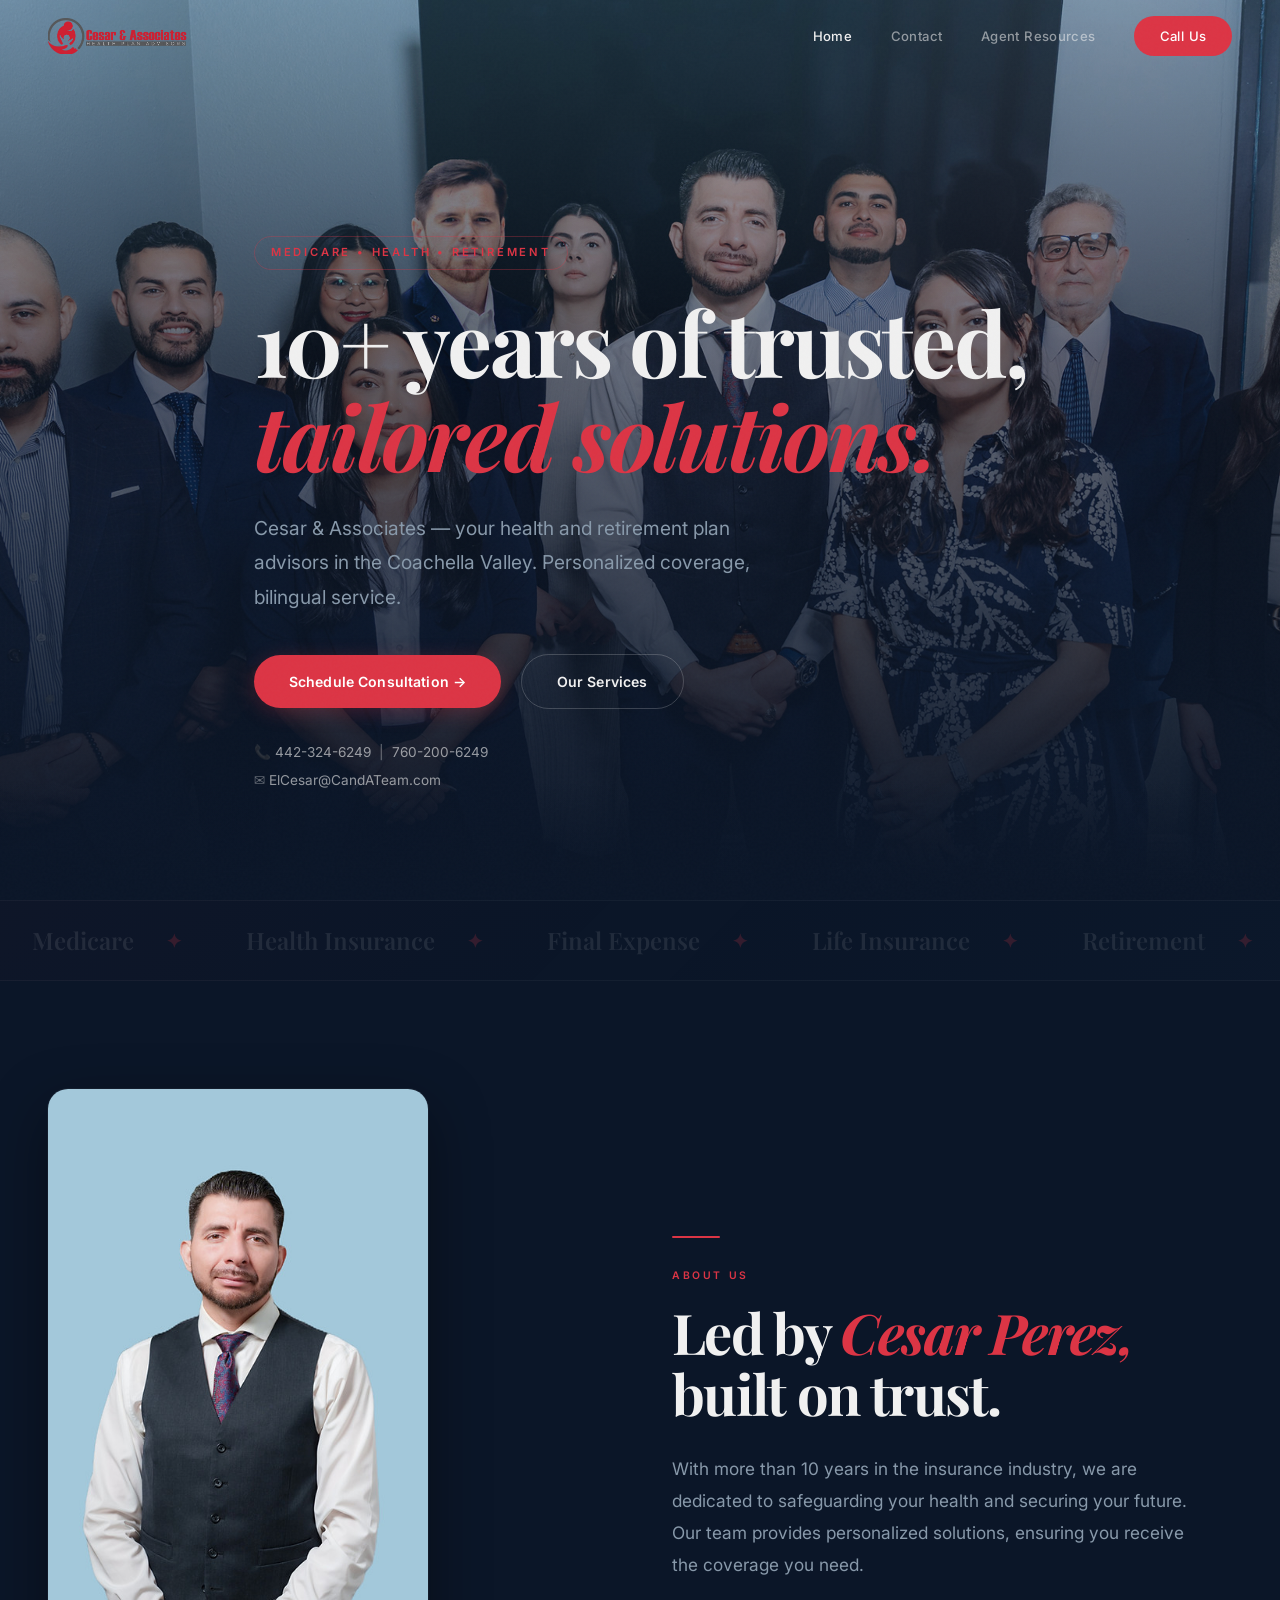
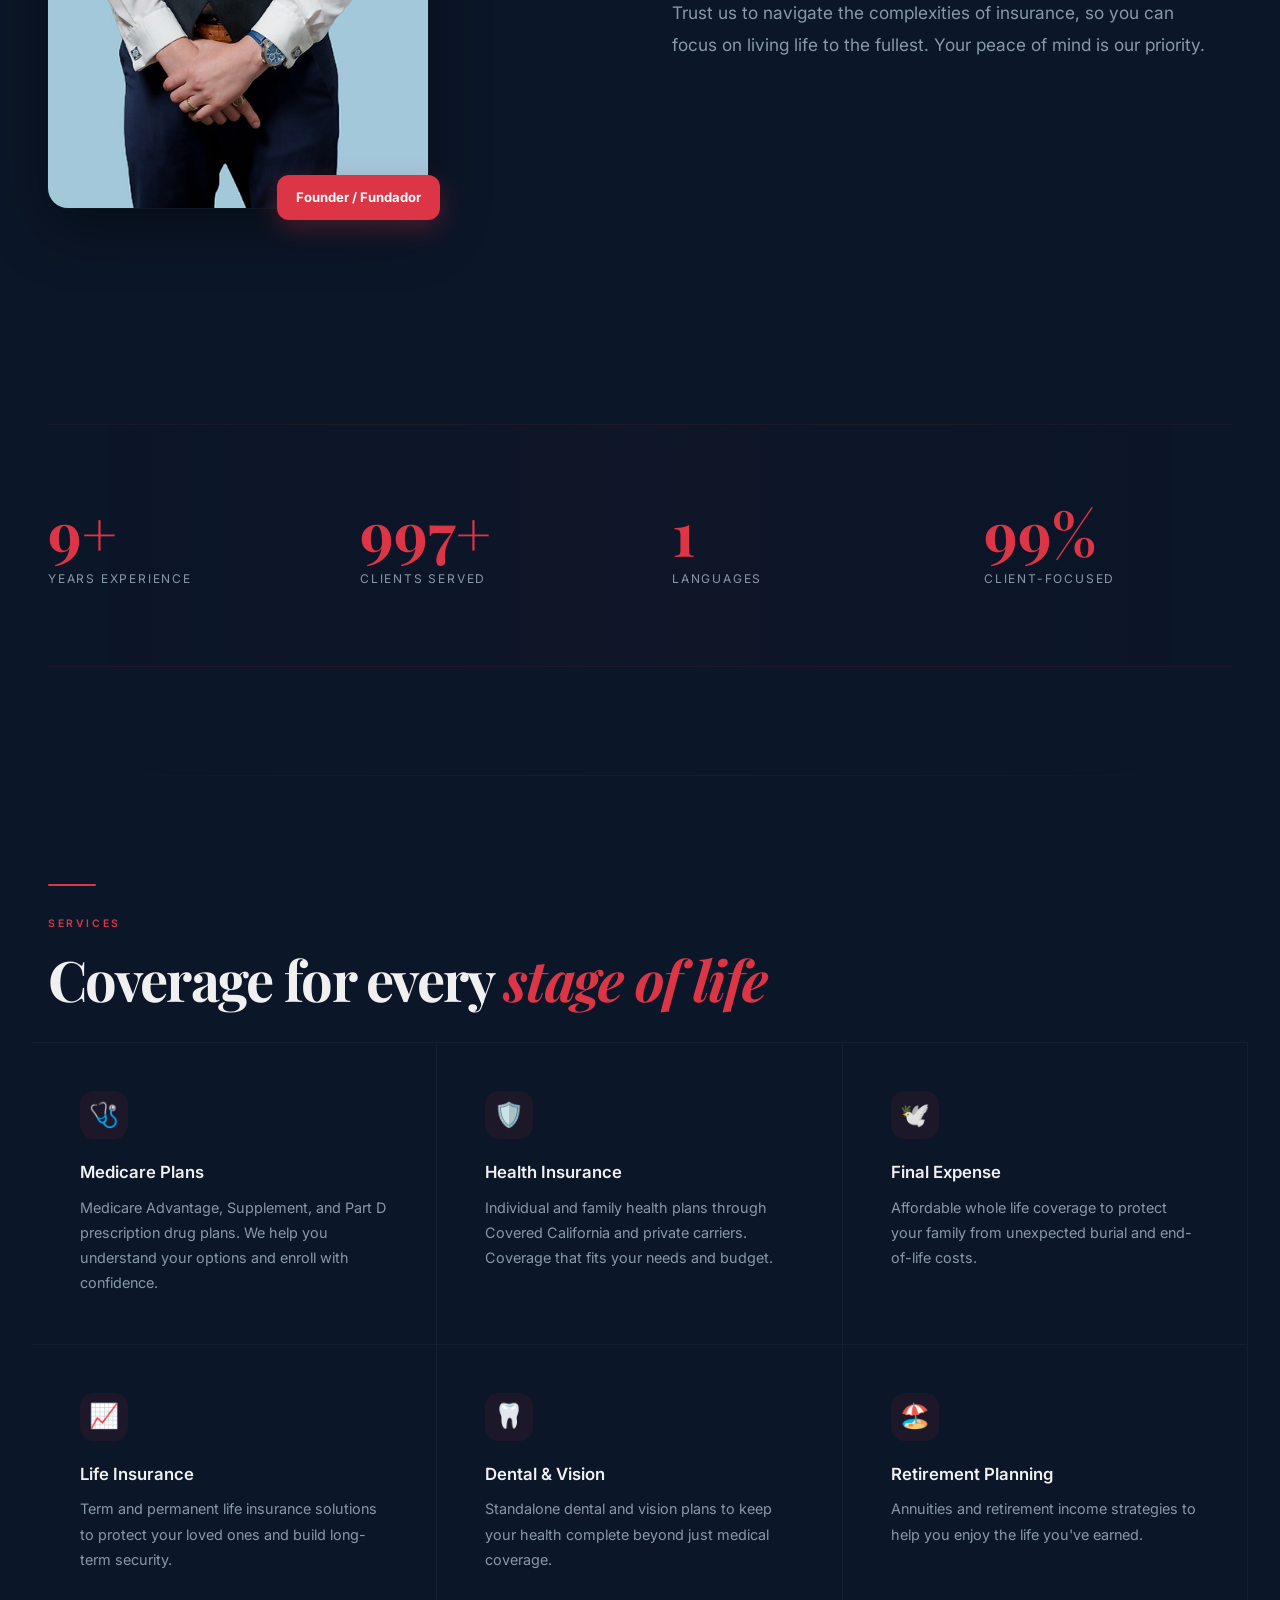
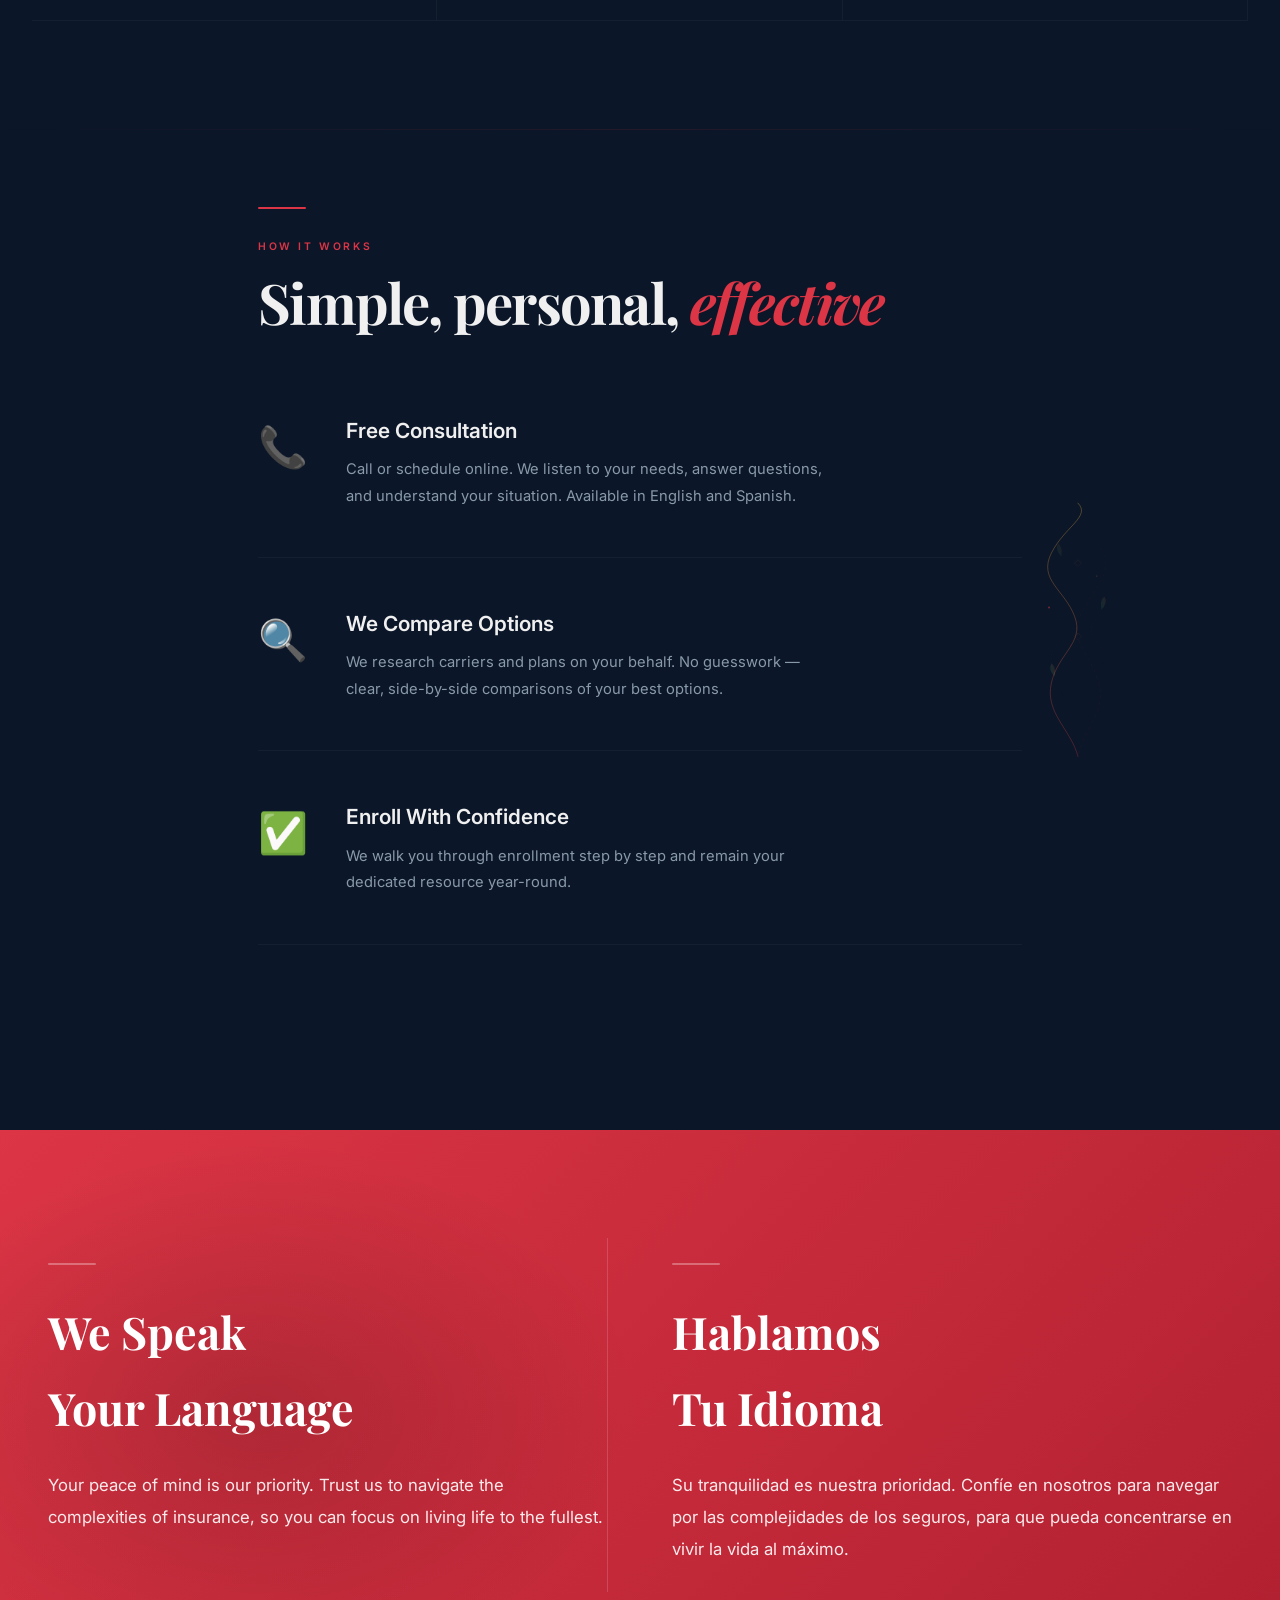
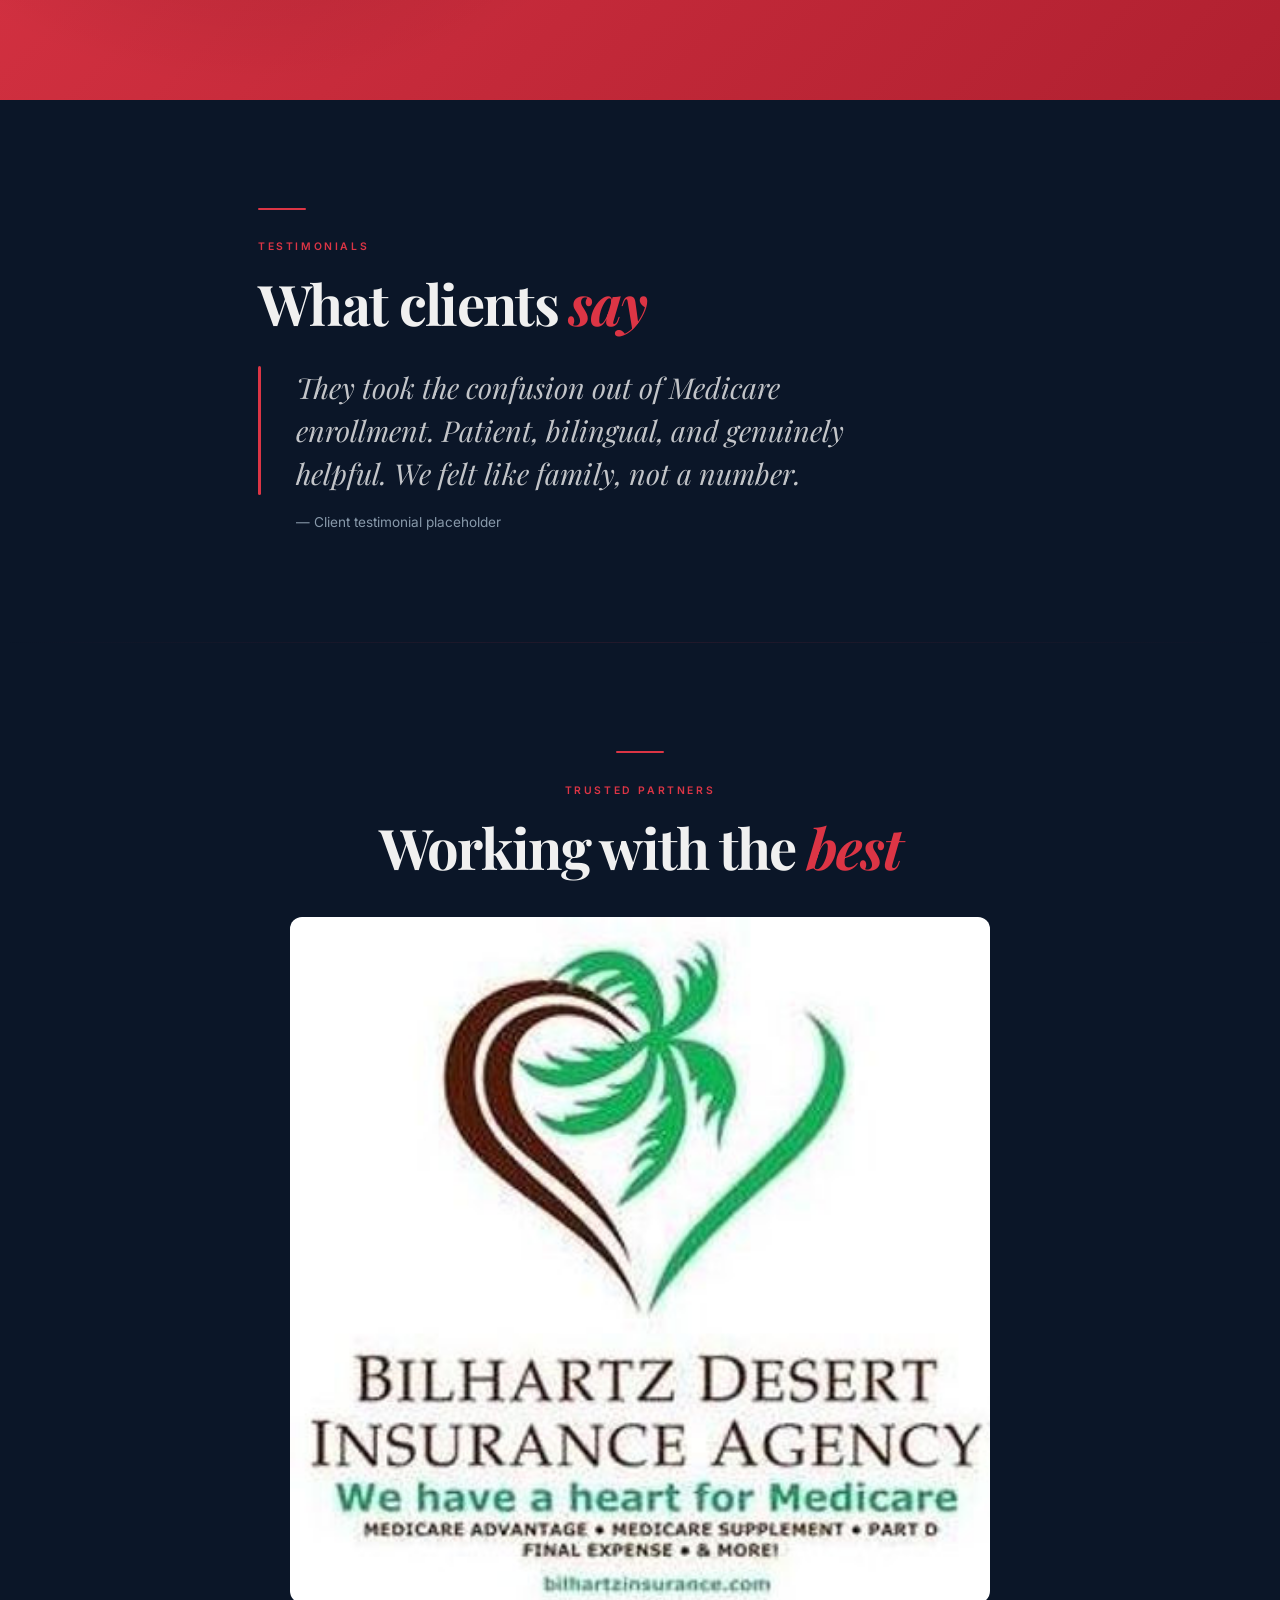
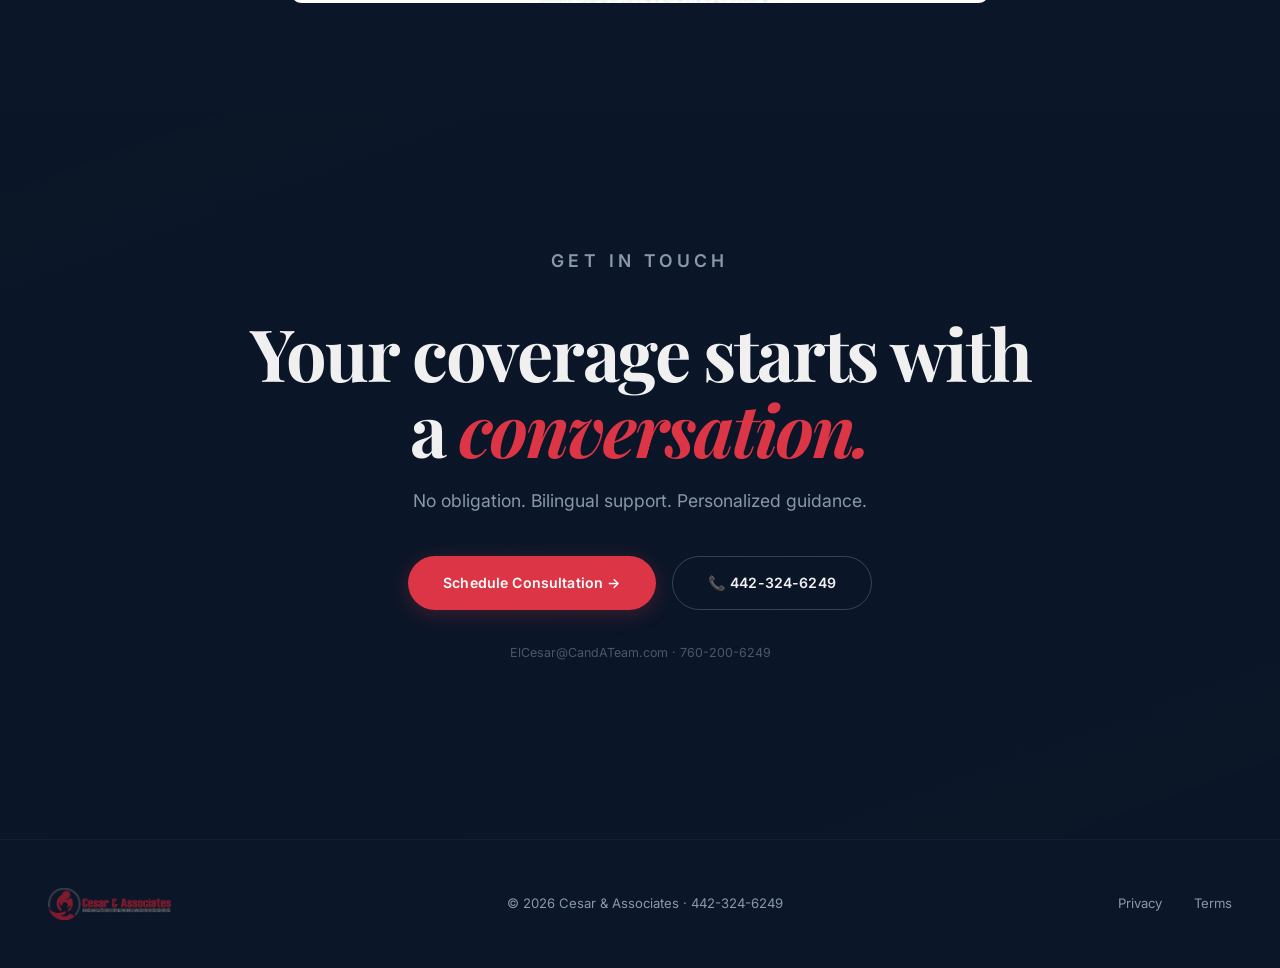
==== commit 4da5cdc1: "Localize all assets + add services page in dark theme - All Wix CDN URLs replaced with local assets " ====
--- a/index.html
+++ b/index.html
@@ -1,258 +1,340 @@
-<!DOCTYPE html>
-<html lang="en">
-<head>
-  <meta charset="UTF-8">
-  <meta name="viewport" content="width=device-width, initial-scale=1.0">
-  <title>Cesar & Associates — Health Plan Advisors | Indio, CA</title>
-  <meta name="description" content="Cesar & Associates Health Plan Advisors — Medicare, Health Insurance, Estate Planning & Living Trust in Indio, Coachella Valley. Bilingual EN/ES. Free consultation.">
-  <meta property="og:title" content="Cesar & Associates — Health Plan Advisors">
-  <meta property="og:description" content="Medicare, Health Insurance, Estate Planning & Living Trust in Indio, CA. Bilingual. Free consultation.">
-  <meta property="og:type" content="website">
-  <meta property="og:url" content="https://www.candateam.com">
-  <meta property="og:image" content="https://www.candateam.com/assets/site/family-outdoor.jpg">
-  <link rel="canonical" href="https://www.candateam.com">
-  <script type="application/ld+json">
-  {
-    "@context": "https://schema.org",
-    "@type": "InsuranceAgency",
-    "name": "Cesar & Associates Health Plan Advisors",
-    "alternateName": "C&A Team",
-    "url": "https://www.candateam.com",
-    "telephone": "+1-442-324-6249",
-    "address": {
-      "@type": "PostalAddress",
-      "streetAddress": "81953 Highway 111, Suite 4",
-      "addressLocality": "Indio",
-      "addressRegion": "CA",
-      "postalCode": "92201",
-      "addressCountry": "US"
-    },
-    "openingHoursSpecification": {
-      "@type": "OpeningHoursSpecification",
-      "dayOfWeek": ["Monday","Tuesday","Wednesday","Thursday","Friday"],
-      "opens": "09:00",
-      "closes": "17:00"
-    },
-    "areaServed": ["Indio","Coachella Valley","Palm Springs","Palm Desert","La Quinta","Cathedral City"],
-    "knowsLanguage": ["en","es"],
-    "sameAs": [
-      "https://www.facebook.com/CesarandAssociateshpa/",
-      "https://www.yelp.com/biz/cesar-health-insurance-services-indio"
-    ]
-  }
-  </script>
-  <link rel="stylesheet" href="style.css">
-</head>
-<body>
-
-<!-- NAV — matches medicaregreat.com header -->
-<nav class="nav" id="nav">
-  <div class="nav-inner">
-    <a href="/" class="nav-brand">
-      <img src="assets/wordmark-logo.png" alt="Cesar & Associates Health Plan Advisors" class="nav-logo">
-    </a>
-    <ul class="nav-links" id="navLinks">
-      <li><a href="/services.html">Services</a></li>
-      <li><a href="/about.html">About</a></li>
-      <li><a href="/contact.html">Contact</a></li>
-      <li><a href="/es/">Espanol</a></li>
-      <li><a href="tel:+14423246249" class="nav-cta">(442) 324-6249</a></li>
-    </ul>
-    <button class="hamburger" id="hamburger" aria-label="Menu">
-      <span></span><span></span><span></span>
-    </button>
-  </div>
-</nav>
-
-<!-- HERO — matching medicaregreat.com structure -->
+<!DOCTYPE html><html lang="en"><head><meta charset="UTF-8"><meta name="viewport" content="width=device-width,initial-scale=1"><title>Cesar & Associates — Medicare & Health Insurance Advisors | Indio</title><style>
+@import url('https://fonts.googleapis.com/css2?family=Inter:wght@300;400;500;600;700&family=Playfair+Display:ital,wght@0,400;0,600;0,700;0,800;1,400;1,600&display=swap');
+*,*::before,*::after{box-sizing:border-box;margin:0;padding:0}
+:root{--bg:#0b1628;--bg2:#101f38;--sky:#4a8db7;--accent:#dc3545;--warm:#e8713a;--text:#f0f0f0;--muted:#8899aa;--font:'Inter',system-ui,sans-serif;--serif:'Playfair Display',Georgia,serif}
+html{scroll-behavior:smooth;font-size:16px}
+body{background:var(--bg);color:var(--text);font-family:var(--font);line-height:1.7;-webkit-font-smoothing:antialiased;overflow-x:hidden}
+img{max-width:100%;display:block}
+a{color:var(--accent);text-decoration:none;transition:all .3s ease}
+
+/* ── GRADIENT BG — sky→navy ─────────── */
+body::before{content:'';position:fixed;inset:0;z-index:-2;background:linear-gradient(180deg,#4a8db7 0%,#2a6a94 15%,#163a5c 35%,#0b1628 60%)}
+
+/* ── ANIMATIONS ─────────────────────── */
+@keyframes fadeUp{from{opacity:0;transform:translateY(50px)}to{opacity:1;transform:translateY(0)}}
+@keyframes float{0%,100%{transform:translateY(0)}50%{transform:translateY(-12px)}}
+@keyframes marquee{0%{transform:translateX(0)}100%{transform:translateX(-50%)}}
+@keyframes ember-rise{0%{opacity:0;transform:translateY(0)}30%{opacity:.6}100%{opacity:0;transform:translateY(-60px) translateX(10px)}}
+@keyframes trail-draw{from{stroke-dashoffset:1200}to{stroke-dashoffset:0}}
+.reveal{opacity:0;transform:translateY(50px);transition:opacity 1s cubic-bezier(.22,1,.36,1),transform 1s cubic-bezier(.22,1,.36,1)}
+.reveal.vis{opacity:1;transform:none}
+.reveal-left{opacity:0;transform:translateX(-60px);transition:all 1s cubic-bezier(.22,1,.36,1)}
+.reveal-left.vis{opacity:1;transform:none}
+.reveal-right{opacity:0;transform:translateX(60px);transition:all 1s cubic-bezier(.22,1,.36,1)}
+.reveal-right.vis{opacity:1;transform:none}
+.d1{transition-delay:.1s}.d2{transition-delay:.2s}.d3{transition-delay:.3s}.d4{transition-delay:.4s}
+
+/* ── NAV ────────────────────────────── */
+nav{position:fixed;top:0;left:0;right:0;z-index:100;padding:1rem 0;transition:all .5s}
+nav.scrolled{background:rgba(11,22,40,.92);backdrop-filter:blur(24px);-webkit-backdrop-filter:blur(24px);box-shadow:0 1px 0 rgba(255,255,255,.04)}
+.nav-inner{max-width:1400px;margin:0 auto;padding:0 clamp(1.5rem,4vw,3rem);display:flex;justify-content:space-between;align-items:center}
+.nav-logo img{height:36px;width:auto}
+.nav-links{display:flex;gap:clamp(1rem,3vw,2.5rem);align-items:center}
+.nav-links a{color:rgba(240,240,240,.55);font-size:.82rem;font-weight:500;letter-spacing:.03em;transition:color .3s}
+.nav-links a:hover{color:var(--text)}
+.btn-nav{padding:.55rem 1.6rem;border-radius:100px;background:var(--accent);color:#fff!important;font-weight:600;font-size:.8rem;transition:all .4s cubic-bezier(.22,1,.36,1)}
+.btn-nav:hover{transform:translateY(-2px);box-shadow:0 8px 30px rgba(220,53,69,.35)}
+.menu-btn{display:none;background:none;border:none;color:var(--text);font-size:1.5rem;cursor:pointer}
+@media(max-width:768px){.menu-btn{display:block}.nav-links{display:none;position:absolute;top:100%;left:0;right:0;flex-direction:column;background:rgba(11,22,40,.96);backdrop-filter:blur(20px);padding:2rem clamp(1.5rem,4vw,3rem);gap:1.5rem;border-bottom:1px solid rgba(255,255,255,.04)}.nav-links.open{display:flex}}
+
+/* ── LAYOUT ─────────────────────────── */
+.wrap{max-width:1400px;margin:0 auto;padding:0 clamp(1.5rem,4vw,3rem)}
+.wrap-narrow{max-width:860px;margin:0 auto;padding:0 clamp(1.5rem,4vw,3rem)}
+.wrap-wide{max-width:1600px;margin:0 auto;padding:0 clamp(1rem,3vw,2rem)}
+
+/* ── HERO ───────────────────────────── */
+.hero{min-height:100vh;display:flex;align-items:flex-end;padding:0 0 clamp(5rem,12vh,9rem);position:relative;overflow:hidden;background:url('assets/hero-bg.jpg') center top/cover no-repeat}
+.hero::before{content:'';position:absolute;inset:0;background:linear-gradient(180deg,rgba(74,141,183,.3) 0%,rgba(11,22,40,.6) 40%,rgba(11,22,40,.92) 85%,#0b1628 100%);z-index:1}
+.hero::after{content:'';position:absolute;bottom:0;left:0;right:0;height:120px;background:linear-gradient(transparent,#0b1628);z-index:1}
+.hero .wrap{position:relative;z-index:2}
+.hero-tag{display:inline-block;font-size:.7rem;font-weight:600;letter-spacing:.25em;text-transform:uppercase;color:var(--accent);margin-bottom:1.5rem;padding:.4rem 1rem;border:1px solid rgba(220,53,69,.3);border-radius:100px}
+.hero h1{font-family:var(--serif);font-size:clamp(2.8rem,7vw,6rem);font-weight:700;line-height:1.05;letter-spacing:-.03em;margin-bottom:clamp(1rem,3vw,1.8rem)}
+.hero h1 em{font-style:italic;color:var(--accent)}
+.hero-sub{font-size:clamp(1rem,1.8vw,1.2rem);color:var(--muted);max-width:520px;line-height:1.8;margin-bottom:2.5rem}
+.hero-actions{display:flex;gap:1.2rem;flex-wrap:wrap;align-items:center}
+.hero-contact{display:flex;flex-direction:column;gap:.3rem;margin-top:2rem;font-size:.85rem;color:rgba(240,240,240,.4)}
+.hero-contact a{color:rgba(240,240,240,.6);transition:color .3s}
+.hero-contact a:hover{color:var(--accent)}
+
+.btn{display:inline-flex;align-items:center;gap:.5rem;padding:.9rem 2.2rem;border-radius:100px;font-weight:600;font-size:.88rem;cursor:pointer;transition:all .4s cubic-bezier(.22,1,.36,1);border:none;font-family:var(--font);letter-spacing:.01em}
+.btn-p{background:var(--accent);color:#fff;box-shadow:0 4px 20px rgba(220,53,69,.25)}
+.btn-p:hover{transform:translateY(-3px);box-shadow:0 12px 40px rgba(220,53,69,.35)}
+.btn-o{border:1.5px solid rgba(240,240,240,.2);color:var(--text);background:transparent}
+.btn-o:hover{background:rgba(255,255,255,.05);border-color:rgba(240,240,240,.4)}
+
+/* ── ORBS ───────────────────────────── */
+.orb{position:absolute;border-radius:50%;pointer-events:none;filter:blur(80px);z-index:0}
+.orb-1{width:clamp(300px,40vw,600px);height:clamp(300px,40vw,600px);background:rgba(220,53,69,.06);top:-10%;right:-5%;animation:float 12s ease-in-out infinite}
+.orb-2{width:clamp(200px,30vw,450px);height:clamp(200px,30vw,450px);background:rgba(74,141,183,.06);bottom:5%;left:-8%;animation:float 16s ease-in-out infinite reverse}
+
+/* ── MARQUEE ────────────────────────── */
+.marquee{overflow:hidden;white-space:nowrap;padding:1.2rem 0;border-top:1px solid rgba(255,255,255,.04);border-bottom:1px solid rgba(255,255,255,.04);background:linear-gradient(135deg,rgba(220,53,69,.02) 0%,transparent 50%,rgba(74,141,183,.02) 100%)}
+.marquee-inner{display:inline-flex;animation:marquee 30s linear infinite}
+.marquee-item{font-family:var(--serif);font-size:clamp(1rem,2.5vw,1.5rem);color:rgba(240,240,240,.1);padding:0 2rem;font-weight:600;display:inline-flex;align-items:center;gap:2rem}
+.marquee-item::after{content:'\2726';color:rgba(220,53,69,.2);font-size:.8em}
+
+/* ── SECTIONS ───────────────────────── */
+.sec{padding:clamp(5rem,12vh,9rem) 0;position:relative}
+.sec-label{font-size:.65rem;font-weight:600;letter-spacing:.25em;text-transform:uppercase;color:var(--accent);margin-bottom:1rem}
+.sec-title{font-family:var(--serif);font-size:clamp(2rem,5vw,3.5rem);font-weight:700;line-height:1.1;letter-spacing:-.03em;margin-bottom:clamp(1rem,3vw,1.8rem)}
+.sec-title em{color:var(--accent);font-style:italic}
+.sec-sub{color:var(--muted);font-size:clamp(.95rem,1.5vw,1.08rem);max-width:540px;line-height:1.85}
+.divider{width:48px;height:2px;background:var(--accent);margin-bottom:1.8rem;border-radius:2px}
+.hr{border:none;height:1px;background:linear-gradient(90deg,transparent,rgba(220,53,69,.12),transparent);margin:0}
+
+/* ── SPLIT ──────────────────────────── */
+.split{display:grid;grid-template-columns:1fr;gap:clamp(2rem,5vw,4rem);align-items:center}
+@media(min-width:768px){.split{grid-template-columns:1fr 1fr}}
+
+/* ── PORTRAIT ───────────────────────── */
+.portrait-wrap{position:relative;max-width:380px}
+.portrait-img{border-radius:20px;overflow:hidden;box-shadow:0 20px 60px rgba(0,0,0,.4),0 0 0 1px rgba(255,255,255,.05)}
+.portrait-img img{width:100%;height:auto;display:block}
+.portrait-badge{position:absolute;bottom:-12px;right:-12px;background:var(--accent);color:#fff;padding:.7rem 1.2rem;border-radius:12px;font-weight:700;font-size:.82rem;box-shadow:0 8px 25px rgba(220,53,69,.3)}
+
+/* ── FEATURES ───────────────────────── */
+.features{display:grid;grid-template-columns:1fr;gap:0}
+@media(min-width:640px){.features{grid-template-columns:repeat(2,1fr)}}
+@media(min-width:960px){.features{grid-template-columns:repeat(3,1fr)}}
+.feature{padding:clamp(2rem,4vw,3rem);border-bottom:1px solid rgba(255,255,255,.04);border-right:1px solid rgba(255,255,255,.04);transition:background .4s}
+.feature:hover{background:rgba(220,53,69,.03)}
+.feature-icon{font-size:1.5rem;margin-bottom:1.2rem;display:inline-flex;align-items:center;justify-content:center;width:48px;height:48px;border-radius:14px;background:rgba(220,53,69,.08);transition:all .3s}
+.feature:hover .feature-icon{background:rgba(220,53,69,.15);transform:scale(1.05)}
+.feature h3{font-size:1.05rem;font-weight:600;margin-bottom:.5rem}
+.feature p{color:var(--muted);font-size:.9rem;line-height:1.75}
+
+/* ── NUMBERED STEPS ─────────────────── */
+.num-list{counter-reset:num}
+.num-item{display:grid;grid-template-columns:auto 1fr;gap:clamp(1.5rem,3vw,2.5rem);padding:clamp(2rem,4vw,3rem) 0;border-bottom:1px solid rgba(255,255,255,.04);align-items:start}
+.num-item::before{content:attr(data-icon);font-size:clamp(1.8rem,3.5vw,2.5rem)}
+.num-item h3{font-size:clamp(1.1rem,2vw,1.3rem);font-weight:600;margin-bottom:.5rem}
+.num-item p{color:var(--muted);font-size:.92rem;line-height:1.8;max-width:480px}
+
+/* ── STATS ──────────────────────────── */
+.stats-row{display:flex;flex-wrap:wrap;gap:clamp(2rem,5vw,4rem);padding:clamp(3rem,6vw,5rem) 0;border-top:1px solid rgba(220,53,69,.08);border-bottom:1px solid rgba(220,53,69,.08);background:linear-gradient(90deg,transparent,rgba(220,53,69,.02),transparent)}
+.stat-item{flex:1;min-width:140px}
+.stat-num{font-family:var(--serif);font-size:clamp(2.5rem,5vw,3.8rem);font-weight:700;color:var(--accent);line-height:1}
+.stat-label{font-size:.75rem;color:var(--muted);text-transform:uppercase;letter-spacing:.15em;margin-top:.4rem}
+
+/* ── BILINGUAL BLOCK ────────────────── */
+.bilingual{background:linear-gradient(135deg,var(--accent),#b02030);color:#fff;position:relative;overflow:hidden}
+.bilingual::before{content:'';position:absolute;inset:0;background:radial-gradient(ellipse 50% 80% at 20% 50%,rgba(0,0,0,.15) 0%,transparent 60%)}
+.bilingual .wrap{position:relative;z-index:1}
+.bilingual h2{font-family:var(--serif);font-size:clamp(1.8rem,4vw,2.8rem);font-weight:700;margin-bottom:1.5rem}
+.bilingual p{font-size:clamp(.95rem,1.5vw,1.05rem);line-height:1.9;opacity:.9;max-width:600px}
+.bi-split{display:grid;grid-template-columns:1fr;gap:clamp(2rem,5vw,4rem)}
+@media(min-width:768px){.bi-split{grid-template-columns:1fr 1fr}}
+.bi-col{padding:clamp(1rem,2vw,2rem) 0}
+@media(min-width:768px){.bi-col:first-child{border-right:1px solid rgba(255,255,255,.15)}}
+
+/* ── PARTNER LOGOS ──────────────────── */
+.partners-img{max-width:700px;margin:2.5rem auto 0;opacity:.85;transition:opacity .4s}
+.partners-img:hover{opacity:1}
+.partners-img img{width:100%;height:auto;border-radius:12px}
+
+/* ── DECORATIVE SVG ─────────────────── */
+.deco-wrap{position:relative;overflow:visible;padding:clamp(3rem,6vw,5rem) 0}
+.deco-svg{position:absolute;right:clamp(2rem,8vw,8rem);top:0;height:100%;width:auto;max-width:200px;opacity:0;transition:opacity 1.5s ease}
+.deco-wrap.vis .deco-svg{opacity:1}
+@media(max-width:768px){.deco-svg{right:0;max-width:120px;opacity:.5}}
+
+/* ── CTA ────────────────────────────── */
+.cta-sec{padding:clamp(6rem,15vh,10rem) 0;text-align:center;position:relative;overflow:hidden;background:url('assets/cta-bg.jpg') center/cover no-repeat;background-attachment:fixed}
+.cta-sec::before{content:'';position:absolute;inset:0;background:linear-gradient(160deg,rgba(11,22,40,.92) 0%,rgba(11,22,40,.85) 50%,rgba(11,22,40,.92) 100%)}
+.cta-sec .wrap{position:relative;z-index:1}
+.cta-sec h2{font-family:var(--serif);font-size:clamp(2.2rem,6vw,4.5rem);font-weight:700;line-height:1.05;letter-spacing:-.03em;margin-bottom:1.2rem}
+.cta-sec h2 em{color:var(--accent);font-style:italic}
+.cta-sec p{color:var(--muted);font-size:clamp(.95rem,1.5vw,1.1rem);margin-bottom:2.5rem;max-width:480px;margin-left:auto;margin-right:auto}
+@media(max-width:768px){.cta-sec,.hero{background-attachment:scroll}}
+
+/* ── CONTACT FORM ───────────────────── */
+.form-grid{display:grid;grid-template-columns:1fr;gap:1.2rem;margin-top:2rem}
+@media(min-width:640px){.form-grid{grid-template-columns:1fr 1fr}}
+.form-grid .full{grid-column:1/-1}
+.form-field label{display:block;font-size:.78rem;color:var(--muted);margin-bottom:.4rem;font-weight:500}
+.form-field input,.form-field textarea,.form-field select{width:100%;padding:.85rem 1rem;background:rgba(255,255,255,.04);border:1px solid rgba(255,255,255,.06);border-radius:10px;color:var(--text);font-family:var(--font);font-size:.95rem;transition:all .3s}
+.form-field input:focus,.form-field textarea:focus,.form-field select:focus{outline:none;border-color:rgba(220,53,69,.3);box-shadow:0 0 0 3px rgba(220,53,69,.1)}
+.form-field textarea{min-height:120px;resize:vertical}
+
+/* ── AGENT RESOURCES ────────────────── */
+.resource-card{padding:clamp(1.5rem,3vw,2.5rem);border:1px solid rgba(255,255,255,.05);border-radius:16px;transition:all .4s;background:rgba(255,255,255,.02)}
+.resource-card:hover{background:rgba(220,53,69,.03);border-color:rgba(220,53,69,.1)}
+.resource-card h3{font-size:1.05rem;font-weight:600;margin-bottom:.5rem}
+.resource-card p{color:var(--muted);font-size:.9rem;line-height:1.75}
+.resource-grid{display:grid;grid-template-columns:1fr;gap:1.5rem;margin-top:2rem}
+@media(min-width:640px){.resource-grid{grid-template-columns:repeat(2,1fr)}}
+
+/* ── FOOTER ─────────────────────────── */
+footer{padding:3rem 0;border-top:1px solid rgba(255,255,255,.04);font-size:.82rem;color:var(--muted)}
+footer .wrap{display:flex;flex-wrap:wrap;justify-content:space-between;align-items:center;gap:1.5rem}
+footer a{color:var(--muted);transition:color .3s}
+footer a:hover{color:var(--accent)}
+.foot-links{display:flex;gap:2rem}
+.foot-logo img{height:32px;width:auto;opacity:.6}
+
+/* ── GRAIN ──────────────────────────── */
+body::after{content:'';position:fixed;inset:0;pointer-events:none;z-index:9999;opacity:.018;background-image:url("data:image/svg+xml,%3Csvg viewBox='0 0 512 512' xmlns='http://www.w3.org/2000/svg'%3E%3Cfilter id='n'%3E%3CfeTurbulence type='fractalNoise' baseFrequency='.65' numOctaves='3' stitchTiles='stitch'/%3E%3C/filter%3E%3Crect width='100%25' height='100%25' filter='url(%23n)'/%3E%3C/svg%3E")}
+
+/* ── QUOTE ──────────────────────────── */
+.quote-text{font-family:var(--serif);font-size:clamp(1.3rem,3vw,1.8rem);font-weight:400;font-style:italic;line-height:1.5;color:rgba(240,240,240,.8);max-width:650px;position:relative;padding-left:clamp(1.5rem,3vw,2.5rem)}
+.quote-text::before{content:'';position:absolute;left:0;top:0;bottom:0;width:3px;background:var(--accent);border-radius:2px}
+.quote-author{margin-top:1rem;font-size:.85rem;color:var(--muted);padding-left:clamp(1.5rem,3vw,2.5rem)}
+</style></head><body><nav><div class="nav-inner"><a href="/" class="nav-logo"><img src="assets/nav-logo.png" alt="Cesar & Associates"></a><button class="menu-btn" aria-label="Menu">&#9776;</button><div class="nav-links"><a href="/" style="color:var(--text)">Home</a><a href="/contact.html">Contact</a><a href="/agents.html">Agent Resources</a><a href="tel:+14423246249" class="btn-nav">Call Us</a></div></div></nav>
 <section class="hero">
-  <h1>10+ Years of Trusted,<br><span>Tailored Insurance Solutions.</span></h1>
-  <p>Welcome to Cesar and Associates, Health & Retirement Plan Advisors! With more than 10 years of experience in the insurance industry, we are dedicated to safeguarding your health and securing your future. Our team is passionate about providing personalized solutions, ensuring you receive the coverage you need.</p>
-  <div class="hero-buttons">
-    <a href="tel:+14423246249" class="btn btn-blue">Call Now — (442) 324-6249</a>
-    <a href="/contact.html" class="btn btn-outline">Free Consultation</a>
-  </div>
+<div class="orb orb-1"></div><div class="orb orb-2"></div>
+<div class="wrap">
+<span class="hero-tag reveal">Medicare &bull; Health &bull; Retirement</span>
+<h1 class="reveal d1">10+ years of trusted,<br><em>tailored solutions.</em></h1>
+<p class="hero-sub reveal d2">Cesar &amp; Associates — your health and retirement plan advisors in the Coachella Valley. Personalized coverage, bilingual service.</p>
+<div class="hero-actions reveal d3">
+<a href="tel:+14423246249" class="btn btn-p">Schedule Consultation &rarr;</a>
+<a href="#services" class="btn btn-o">Our Services</a>
+</div>
+<div class="hero-contact reveal d4">
+<span>📞 <a href="tel:4423246249">442-324-6249</a> &nbsp;|&nbsp; <a href="tel:7602006249">760-200-6249</a></span>
+<span>✉️ <a href="mailto:ElCesar@CandATeam.com">ElCesar@CandATeam.com</a></span>
+</div>
+</div>
 </section>
 
-<!-- Hero image -->
-<div class="hero-image">
-  <img src="assets/site/family-outdoor.jpg" alt="Family protected by Cesar & Associates">
-</div>
-
-<!-- SERVICES -->
-<section class="section section-gray">
-  <div class="container">
-    <div class="section-header">
-      <h2>Our Services</h2>
-      <p>Comprehensive insurance and estate planning tailored to your needs</p>
-    </div>
-    <div class="services-grid">
-      <div class="service-card">
-        <div class="service-icon">&#x1F3E5;</div>
-        <h3>Medicare Advantage</h3>
-        <p>Find the right Medicare Advantage plan with prescription drug coverage, dental, vision, and more — often at $0 premium.</p>
-      </div>
-      <div class="service-card">
-        <div class="service-icon">&#x1F6E1;</div>
-        <h3>Medicare Supplement</h3>
-        <p>Medigap plans that cover what Original Medicare doesn't — copays, coinsurance, and deductibles.</p>
-      </div>
-      <div class="service-card">
-        <div class="service-icon">&#x2764;</div>
-        <h3>Health Insurance</h3>
-        <p>Individual and family plans through Covered California and private carriers.</p>
-      </div>
-      <div class="service-card">
-        <div class="service-icon">&#x1F331;</div>
-        <h3>Life & Final Expense</h3>
-        <p>Affordable life insurance and final expense coverage to protect your family.</p>
-      </div>
-      <div class="service-card">
-        <div class="service-icon">&#x1F3E0;</div>
-        <h3>Living Trust</h3>
-        <p>Avoid probate and protect your assets with a living trust.</p>
-      </div>
-      <div class="service-card">
-        <div class="service-icon">&#x1F4CB;</div>
-        <h3>Estate Planning</h3>
-        <p>Wills, power of attorney, and healthcare directives.</p>
-      </div>
-      <div class="service-card">
-        <div class="service-icon">&#x1F9B7;</div>
-        <h3>Dental & Vision</h3>
-        <p>Standalone dental and vision plans — PPO and DHMO options.</p>
-      </div>
-      <div class="service-card">
-        <div class="service-icon">&#x1F4B0;</div>
-        <h3>Retirement Planning</h3>
-        <p>Annuities, IRA rollovers, and retirement income strategies.</p>
-      </div>
-    </div>
-    <div style="text-align:center;margin-top:36px;">
-      <a href="/services.html" class="btn btn-blue">View All Services</a>
-    </div>
-  </div>
-</section>
-
-<!-- FOUNDER — Cesar Perez -->
-<section class="section">
-  <div class="container">
-    <div class="founder-grid">
-      <div class="founder-photo">
-        <img src="assets/cesar.jpg" alt="Cesar Perez — Founder">
-      </div>
-      <div>
-        <div class="founder-name">Cesar Perez</div>
-        <div class="founder-role">Founder / Fundador</div>
-        <p class="founder-text">Cesar grew up in the Coachella Valley, working in local fields where hard work was a way of life. He saw firsthand that many families give everything they have — but don't always get clear, trustworthy guidance on health and finances.</p>
-        <p class="founder-text">Cesar & Associates was born to serve those same families: with clarity, care, and real commitment. Our team walks with you through every decision about your health, retirement, and your family's future.</p>
-        <p class="founder-text">Trust us to navigate the complexities of insurance, so you can focus on living life to the fullest. <strong>Your peace of mind is our priority.</strong></p>
-        <a href="/about.html" class="btn btn-outline" style="margin-top:8px;">Meet the Full Team</a>
-      </div>
-    </div>
-  </div>
-</section>
-
-<!-- STATS -->
-<section class="section section-blue">
-  <div class="container">
-    <div class="stats-row">
-      <div class="stat-item">
-        <div class="stat-num">15+</div>
-        <h3>Years</h3>
-        <p>Serving the Coachella Valley</p>
-      </div>
-      <div class="stat-item">
-        <div class="stat-num">2</div>
-        <h3>Languages</h3>
-        <p>English & Spanish</p>
-      </div>
-      <div class="stat-item">
-        <div class="stat-num">$0</div>
-        <h3>Consultation Fee</h3>
-        <p>Always free, no obligation</p>
-      </div>
-      <div class="stat-item">
-        <div class="stat-num">9</div>
-        <h3>Services</h3>
-        <p>Medicare to estate planning</p>
-      </div>
-    </div>
-  </div>
-</section>
-
-<!-- PARTNERS — matching Wix "Working with our best partners" -->
-<section class="section">
-  <div class="container">
-    <div class="section-header">
-      <h2>Working With Our Best Partners</h2>
-      <p>We represent top-rated insurance carriers to find you the best coverage</p>
-    </div>
-    <div style="text-align:center;">
-      <img src="assets/carrier-logos.jpg" alt="Insurance carrier partners" class="partners-logo">
-    </div>
-  </div>
-</section>
-
-<!-- BILINGUAL CTA -->
-<section class="cta-banner">
-  <span class="script">Tu Camino, Nuestra Guia</span>
-  <h2>Hablamos Espanol</h2>
-  <p>Ofrecemos todos nuestros servicios en espanol. Llame hoy para una consulta gratuita con un asesor bilingue.</p>
-  <div style="display:flex;gap:14px;justify-content:center;flex-wrap:wrap;">
-    <a href="tel:+14423246249" class="btn btn-white">Llamar — (442) 324-6249</a>
-    <a href="/es/" class="btn btn-outline" style="color:#fff;border-color:rgba(255,255,255,0.5);">Ver en Espanol</a>
-  </div>
-</section>
-
-<!-- CONTACT PREVIEW -->
-<section class="section section-gray">
-  <div class="container" style="text-align:center;">
-    <div class="section-header">
-      <h2>Ready to Get Started?</h2>
-      <p>Schedule your free consultation today. No obligation, no pressure — just honest advice.</p>
-    </div>
-    <div style="display:flex;gap:14px;justify-content:center;flex-wrap:wrap;margin-bottom:24px;">
-      <a href="tel:+14423246249" class="btn btn-blue">Call (442) 324-6249</a>
-      <a href="mailto:ElCesar@CandATeam.com" class="btn btn-outline">Email Us</a>
-      <a href="/contact.html" class="btn btn-outline">Contact Form</a>
-    </div>
-    <p style="font-size:0.88rem;color:#999;">81953 Highway 111, Suite 4 &bull; Indio, CA 92201 &bull; Mon–Fri 9am–5pm</p>
-  </div>
-</section>
-
-<!-- FOOTER -->
-<footer class="footer">
-  <div class="footer-inner">
-    <div>
-      <div class="footer-brand">Cesar & Associates</div>
-      <p>Health Plan Advisors. Helping families protect their health and legacy in the Coachella Valley.</p>
-      <p style="margin-top:10px;font-size:0.75rem;">81953 Highway 111, Suite 4<br>Indio, CA 92201</p>
-      <div class="footer-social">
-        <a href="https://www.facebook.com/CesarandAssociateshpa/" target="_blank" rel="noopener" aria-label="Facebook">f</a>
-        <a href="https://www.yelp.com/biz/cesar-health-insurance-services-indio" target="_blank" rel="noopener" aria-label="Yelp">Y</a>
-      </div>
-    </div>
-    <div>
-      <ul class="footer-links">
-        <li><a href="/services.html">Services</a></li>
-        <li><a href="/about.html">About Us</a></li>
-        <li><a href="/contact.html">Contact</a></li>
-        <li><a href="/es/">Espanol</a></li>
-      </ul>
-    </div>
-    <div>
-      <ul class="footer-links">
-        <li><a href="https://www.facebook.com/CesarandAssociateshpa/" target="_blank" rel="noopener">Facebook</a></li>
-        <li><a href="https://www.yelp.com/biz/cesar-health-insurance-services-indio" target="_blank" rel="noopener">Yelp</a></li>
-        <li><a href="tel:+14423246249">(442) 324-6249</a></li>
-        <li><a href="mailto:ElCesar@CandATeam.com">ElCesar@CandATeam.com</a></li>
-      </ul>
-    </div>
-  </div>
-  <div class="footer-bottom">&copy; 2026 Cesar & Associates Health Plan Advisors &bull; All Rights Reserved</div>
-</footer>
-
-<script src="nav.js"></script>
-</body>
-</html>
+<div class="marquee"><div class="marquee-inner"><span class="marquee-item">Medicare</span><span class="marquee-item">Health Insurance</span><span class="marquee-item">Final Expense</span><span class="marquee-item">Life Insurance</span><span class="marquee-item">Retirement</span><span class="marquee-item">Dental & Vision</span><span class="marquee-item">Bilingual</span><span class="marquee-item">10+ Years</span><span class="marquee-item">Indio</span><span class="marquee-item">Coachella Valley</span><span class="marquee-item">Medicare</span><span class="marquee-item">Health Insurance</span><span class="marquee-item">Final Expense</span><span class="marquee-item">Life Insurance</span><span class="marquee-item">Retirement</span><span class="marquee-item">Dental & Vision</span><span class="marquee-item">Bilingual</span><span class="marquee-item">10+ Years</span><span class="marquee-item">Indio</span><span class="marquee-item">Coachella Valley</span><span class="marquee-item">Medicare</span><span class="marquee-item">Health Insurance</span><span class="marquee-item">Final Expense</span><span class="marquee-item">Life Insurance</span><span class="marquee-item">Retirement</span><span class="marquee-item">Dental & Vision</span><span class="marquee-item">Bilingual</span><span class="marquee-item">10+ Years</span><span class="marquee-item">Indio</span><span class="marquee-item">Coachella Valley</span></div></div>
+
+<section class="sec" id="about"><div class="wrap"><div class="split">
+<div class="reveal-left">
+<div class="portrait-wrap">
+<div class="portrait-img"><img src="assets/cesar-portrait.jpg" alt="Cesar Perez"></div>
+<div class="portrait-badge">Founder / Fundador</div>
+</div>
+</div>
+<div class="reveal-right">
+<div class="divider"></div>
+<p class="sec-label">About Us</p>
+<h2 class="sec-title">Led by <em>Cesar Perez,</em><br>built on trust.</h2>
+<p class="sec-sub">With more than 10 years in the insurance industry, we are dedicated to safeguarding your health and securing your future. Our team provides personalized solutions, ensuring you receive the coverage you need.</p>
+<p class="sec-sub" style="margin-top:1rem">Trust us to navigate the complexities of insurance, so you can focus on living life to the fullest. Your peace of mind is our priority.</p>
+</div>
+</div></div></section>
+
+<section class="sec"><div class="wrap"><div class="stats-row reveal">
+<div class="stat-item"><div class="stat-num" data-t="10" data-s="+">0</div><div class="stat-label">Years experience</div></div>
+<div class="stat-item"><div class="stat-num" data-t="1000" data-s="+">0</div><div class="stat-label">Clients served</div></div>
+<div class="stat-item"><div class="stat-num" data-t="2">0</div><div class="stat-label">Languages</div></div>
+<div class="stat-item"><div class="stat-num" data-t="100" data-s="%">0</div><div class="stat-label">Client-focused</div></div>
+</div></div></section>
+
+<hr class="hr">
+
+<section class="sec" id="services"><div class="wrap">
+<div class="divider reveal"></div>
+<p class="sec-label reveal">Services</p>
+<h2 class="sec-title reveal">Coverage for every <em>stage of life</em></h2>
+</div>
+<div class="wrap-wide" style="margin-top:2rem"><div class="features reveal" style="border-top:1px solid rgba(255,255,255,.04)">
+<div class="feature"><div class="feature-icon">🩺</div><h3>Medicare Plans</h3><p>Medicare Advantage, Supplement, and Part D prescription drug plans. We help you understand your options and enroll with confidence.</p></div>
+<div class="feature"><div class="feature-icon">🛡️</div><h3>Health Insurance</h3><p>Individual and family health plans through Covered California and private carriers. Coverage that fits your needs and budget.</p></div>
+<div class="feature"><div class="feature-icon">🕊️</div><h3>Final Expense</h3><p>Affordable whole life coverage to protect your family from unexpected burial and end-of-life costs.</p></div>
+<div class="feature"><div class="feature-icon">📈</div><h3>Life Insurance</h3><p>Term and permanent life insurance solutions to protect your loved ones and build long-term security.</p></div>
+<div class="feature"><div class="feature-icon">🦷</div><h3>Dental &amp; Vision</h3><p>Standalone dental and vision plans to keep your health complete beyond just medical coverage.</p></div>
+<div class="feature"><div class="feature-icon">🏖️</div><h3>Retirement Planning</h3><p>Annuities and retirement income strategies to help you enjoy the life you've earned.</p></div>
+</div></div></section>
+
+<hr class="hr">
+
+<div class="deco-wrap" style="position:relative">
+<svg class="deco-svg" viewBox="0 0 600 800" fill="none" xmlns="http://www.w3.org/2000/svg">
+<!-- Phoenix fire trail — flowing upward curves -->
+<path d="M300 780 C280 700, 200 650, 220 560 C240 470, 320 440, 290 360 C260 280, 180 250, 220 170 C260 90, 340 60, 300 20" stroke="url(#fireGrad)" stroke-width="2.5" stroke-linecap="round" fill="none" opacity=".35">
+  <animate attributeName="stroke-dashoffset" from="1200" to="0" dur="4s" fill="freeze"/>
+  <animate attributeName="opacity" from="0" to=".35" dur="2s" fill="freeze"/>
+</path>
+<path d="M300 780 C320 690, 390 640, 360 550 C330 460, 270 430, 310 350 C350 270, 410 230, 370 160 C330 90, 280 50, 300 20" stroke="url(#fireGrad2)" stroke-width="1.5" stroke-linecap="round" fill="none" opacity=".2" stroke-dasharray="8 12">
+  <animate attributeName="stroke-dashoffset" from="1200" to="0" dur="5s" fill="freeze"/>
+</path>
+<!-- Ember sparks -->
+<circle cx="220" cy="350" r="3" fill="#dc3545" opacity="0"><animate attributeName="opacity" values="0;.6;0" dur="3s" repeatCount="indefinite" begin="1s"/><animateTransform attributeName="transform" type="translate" values="0,0;-8,-20;-15,-40" dur="3s" repeatCount="indefinite" begin="1s"/></circle>
+<circle cx="350" cy="250" r="2" fill="#e8713a" opacity="0"><animate attributeName="opacity" values="0;.5;0" dur="2.5s" repeatCount="indefinite" begin="1.5s"/><animateTransform attributeName="transform" type="translate" values="0,0;10,-18;18,-35" dur="2.5s" repeatCount="indefinite" begin="1.5s"/></circle>
+<circle cx="280" cy="450" r="2.5" fill="#dc3545" opacity="0"><animate attributeName="opacity" values="0;.5;0" dur="3.5s" repeatCount="indefinite" begin="2s"/><animateTransform attributeName="transform" type="translate" values="0,0;-5,-22;-10,-45" dur="3.5s" repeatCount="indefinite" begin="2s"/></circle>
+<!-- Mayan geometric bow arcs — concentric curves -->
+<path d="M240 520 Q200 480, 240 440 Q280 400, 240 360" stroke="url(#mayanGrad)" stroke-width="1" fill="none" opacity=".15" stroke-dasharray="4 8"/>
+<path d="M360 520 Q400 480, 360 440 Q320 400, 360 360" stroke="url(#mayanGrad)" stroke-width="1" fill="none" opacity=".15" stroke-dasharray="4 8"/>
+<path d="M260 600 Q220 560, 260 520" stroke="url(#mayanGrad)" stroke-width=".8" fill="none" opacity=".1"/>
+<path d="M340 600 Q380 560, 340 520" stroke="url(#mayanGrad)" stroke-width=".8" fill="none" opacity=".1"/>
+<!-- Stepped diamond — Mayan motif -->
+<path d="M290 200 L300 190 L310 200 L300 210 Z" stroke="url(#fireGrad)" stroke-width="1" fill="none" opacity=".2"/>
+<path d="M285 200 L300 185 L315 200 L300 215 Z" stroke="url(#mayanGrad)" stroke-width=".6" fill="none" opacity=".12"/>
+<path d="M290 420 L300 410 L310 420 L300 430 Z" stroke="url(#fireGrad)" stroke-width="1" fill="none" opacity=".2"/>
+<!-- Leaf wisps emerging from trail -->
+<path d="M230 540 Q210 520, 220 500 Q235 510, 230 540 Z" fill="url(#leafGrad)" opacity=".15"/>
+<path d="M370 340 Q390 320, 380 300 Q365 310, 370 340 Z" fill="url(#leafGrad)" opacity=".12"/>
+<path d="M250 180 Q230 160, 240 140 Q255 150, 250 180 Z" fill="url(#leafGrad)" opacity=".1"/>
+<defs>
+  <linearGradient id="fireGrad" x1="0" y1="1" x2="0" y2="0"><stop offset="0%" stop-color="#dc3545"/><stop offset="50%" stop-color="#e8713a"/><stop offset="100%" stop-color="#f0c040"/></linearGradient>
+  <linearGradient id="fireGrad2" x1="0" y1="1" x2="0" y2="0"><stop offset="0%" stop-color="#dc3545" stop-opacity=".6"/><stop offset="100%" stop-color="#e8713a" stop-opacity=".2"/></linearGradient>
+  <linearGradient id="mayanGrad" x1="0" y1="0" x2="1" y2="1"><stop offset="0%" stop-color="#6ab4d6"/><stop offset="100%" stop-color="#dc3545" stop-opacity=".3"/></linearGradient>
+  <linearGradient id="leafGrad" x1="0" y1="1" x2="1" y2="0"><stop offset="0%" stop-color="#2ecc71"/><stop offset="100%" stop-color="#e8713a"/></linearGradient>
+</defs>
+</svg>
+<section class="sec" id="process" style="padding-top:0"><div class="wrap-narrow">
+<div class="divider reveal"></div>
+<p class="sec-label reveal">How It Works</p>
+<h2 class="sec-title reveal">Simple, personal, <em>effective</em></h2>
+<div class="num-list" style="margin-top:2rem">
+<div class="num-item reveal" data-icon="📞"><div><h3>Free Consultation</h3><p>Call or schedule online. We listen to your needs, answer questions, and understand your situation. Available in English and Spanish.</p></div></div>
+<div class="num-item reveal d1" data-icon="🔍"><div><h3>We Compare Options</h3><p>We research carriers and plans on your behalf. No guesswork — clear, side-by-side comparisons of your best options.</p></div></div>
+<div class="num-item reveal d2" data-icon="✅"><div><h3>Enroll With Confidence</h3><p>We walk you through enrollment step by step and remain your dedicated resource year-round.</p></div></div>
+</div>
+</div></section>
+</div>
+
+<section class="sec bilingual"><div class="wrap"><div class="bi-split">
+<div class="bi-col reveal-left">
+<div class="divider" style="background:rgba(255,255,255,.3)"></div>
+<h2>We Speak<br>Your Language</h2>
+<p>Your peace of mind is our priority. Trust us to navigate the complexities of insurance, so you can focus on living life to the fullest.</p>
+</div>
+<div class="bi-col reveal-right">
+<div class="divider" style="background:rgba(255,255,255,.3)"></div>
+<h2>Hablamos<br>Tu Idioma</h2>
+<p>Su tranquilidad es nuestra prioridad. Confíe en nosotros para navegar por las complejidades de los seguros, para que pueda concentrarse en vivir la vida al máximo.</p>
+</div>
+</div></div></section>
+
+<section class="sec"><div class="wrap-narrow">
+<div class="divider reveal"></div>
+<p class="sec-label reveal">Testimonials</p>
+<h2 class="sec-title reveal">What clients <em>say</em></h2>
+<div class="reveal" style="margin-top:2rem">
+<div class="quote-text">They took the confusion out of Medicare enrollment. Patient, bilingual, and genuinely helpful. We felt like family, not a number.</div>
+<div class="quote-author">— Client testimonial placeholder</div>
+</div>
+</div></section>
+
+<hr class="hr">
+
+<section class="sec" id="partners"><div class="wrap" style="text-align:center">
+<div class="divider reveal" style="margin:0 auto 1.8rem"></div>
+<p class="sec-label reveal">Trusted Partners</p>
+<h2 class="sec-title reveal">Working with the <em>best</em></h2>
+<div class="partners-img reveal"><img src="assets/partners.png" alt="Green Leaf FMO &amp; Bilhartz Desert Insurance Agency"></div>
+</div></section>
+
+<section class="cta-sec"><div class="wrap">
+<p class="sec-label reveal">Get in Touch</p>
+<h2 class="reveal">Your coverage starts with<br>a <em>conversation.</em></h2>
+<p class="reveal">No obligation. Bilingual support. Personalized guidance.</p>
+<div class="reveal" style="display:flex;gap:1rem;justify-content:center;flex-wrap:wrap">
+<a href="tel:+14423246249" class="btn btn-p">Schedule Consultation &rarr;</a>
+<a href="tel:4423246249" class="btn btn-o">📞 442-324-6249</a>
+</div>
+<p style="font-size:.78rem;color:var(--muted);margin-top:2rem;opacity:.5">ElCesar@CandATeam.com &middot; 760-200-6249</p>
+</div></section>
+<footer><div class="wrap"><div class="foot-logo"><img src="assets/footer-logo.png" alt="Cesar & Associates"></div><div>&copy; 2026 Cesar &amp; Associates &middot; 442-324-6249</div><div class="foot-links"><a href="privacy.html">Privacy</a><a href="terms.html">Terms</a></div></div></footer><script>
+const obs=new IntersectionObserver(e=>{e.forEach(x=>{if(x.isIntersecting){x.target.classList.add('vis');obs.unobserve(x.target)}})},{threshold:.08,rootMargin:'0px 0px -30px 0px'});
+document.querySelectorAll('.reveal,.reveal-left,.reveal-right,.deco-wrap').forEach(e=>obs.observe(e));
+const nav=document.querySelector('nav');
+window.addEventListener('scroll',()=>nav&&nav.classList.toggle('scrolled',scrollY>60));
+document.querySelector('.menu-btn')?.addEventListener('click',()=>document.querySelector('.nav-links')?.classList.toggle('open'));
+const cObs=new IntersectionObserver(e=>{e.forEach(x=>{if(x.isIntersecting){const t=x.target,n=parseFloat(t.dataset.t),p=t.dataset.p||'',s=t.dataset.s||'',d=1600,st=performance.now(),step=now=>{const pr=Math.min((now-st)/d,1),ea=1-Math.pow(1-pr,4),c=n%1!==0?(ea*n).toFixed(1):Math.floor(ea*n);t.textContent=p+c+s;if(pr<1)requestAnimationFrame(step)};requestAnimationFrame(step);cObs.unobserve(t)}})},{threshold:.5});
+document.querySelectorAll('[data-t]').forEach(e=>cObs.observe(e));
+document.querySelectorAll('a[href^="#"]').forEach(a=>a.addEventListener('click',e=>{const t=document.querySelector(a.getAttribute('href'));if(t){e.preventDefault();t.scrollIntoView({behavior:'smooth',block:'start'});document.querySelector('.nav-links')?.classList.remove('open')}}));
+</script></body></html>
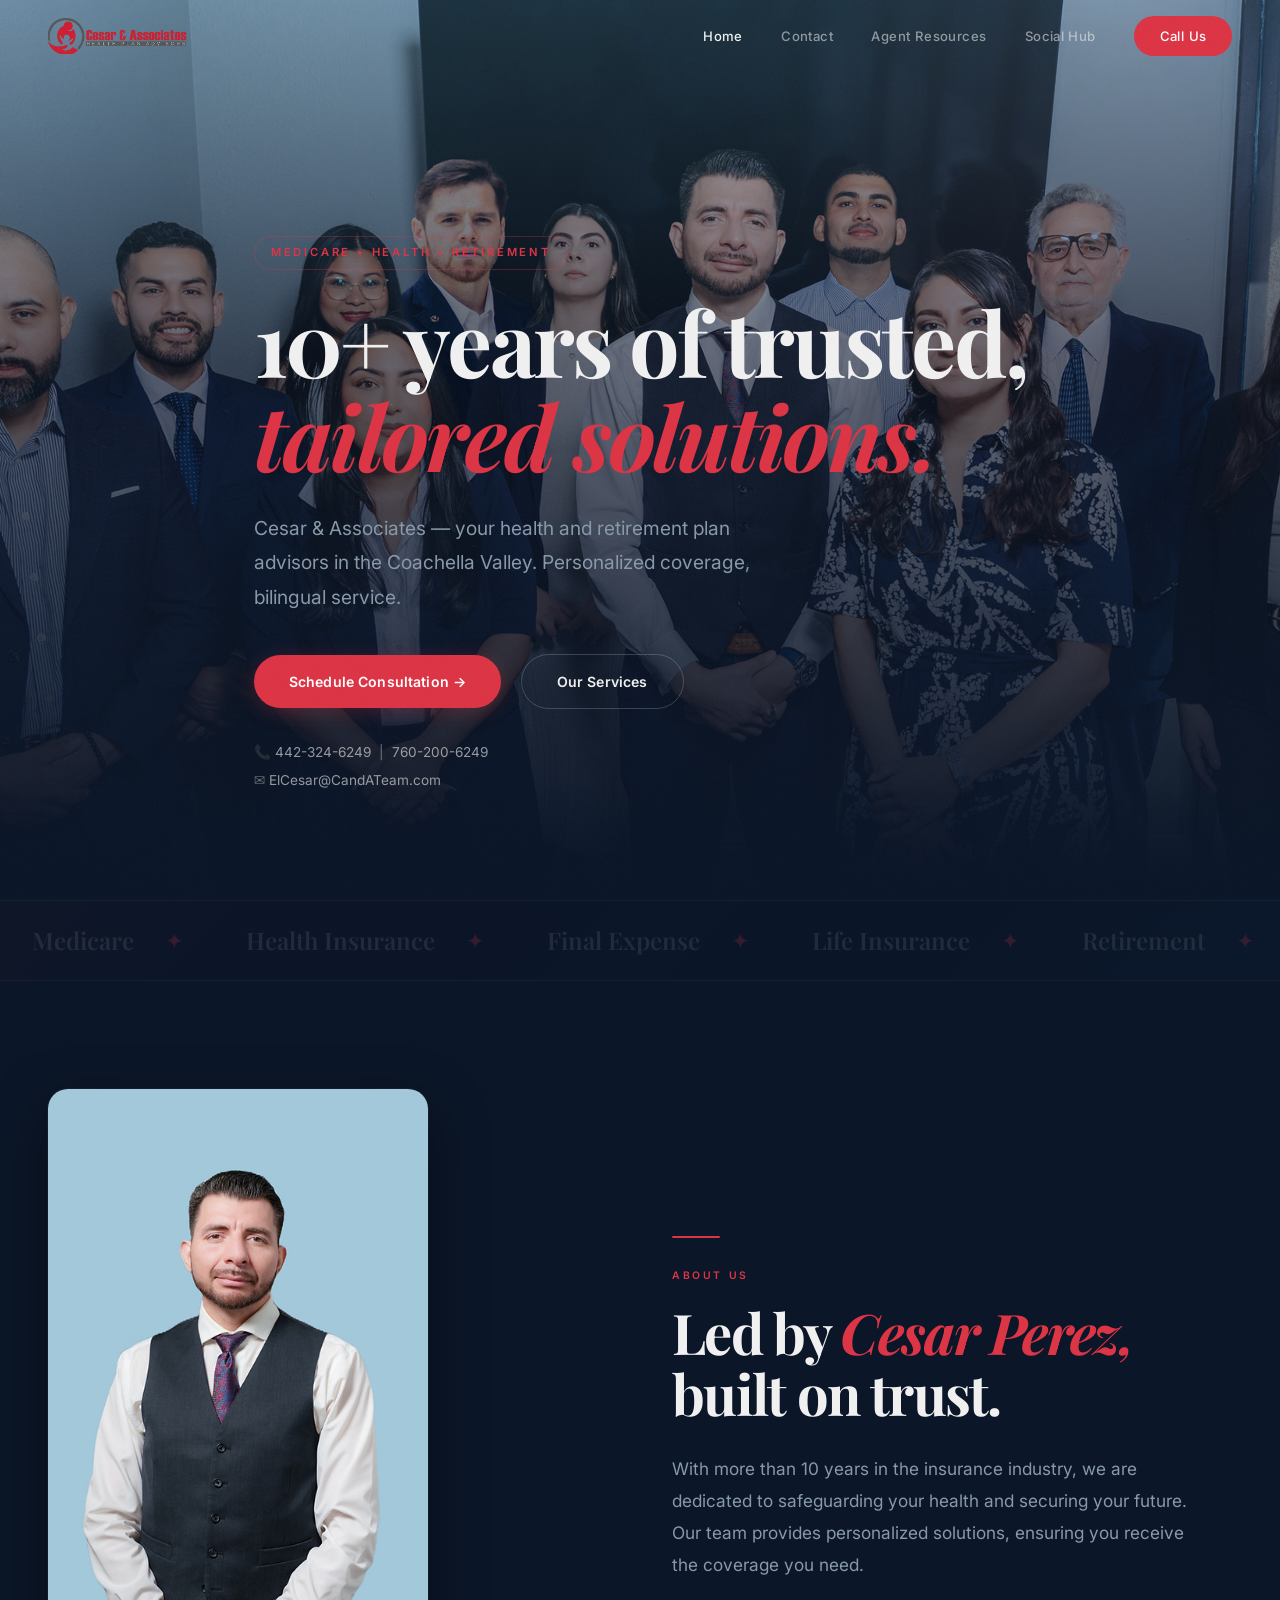
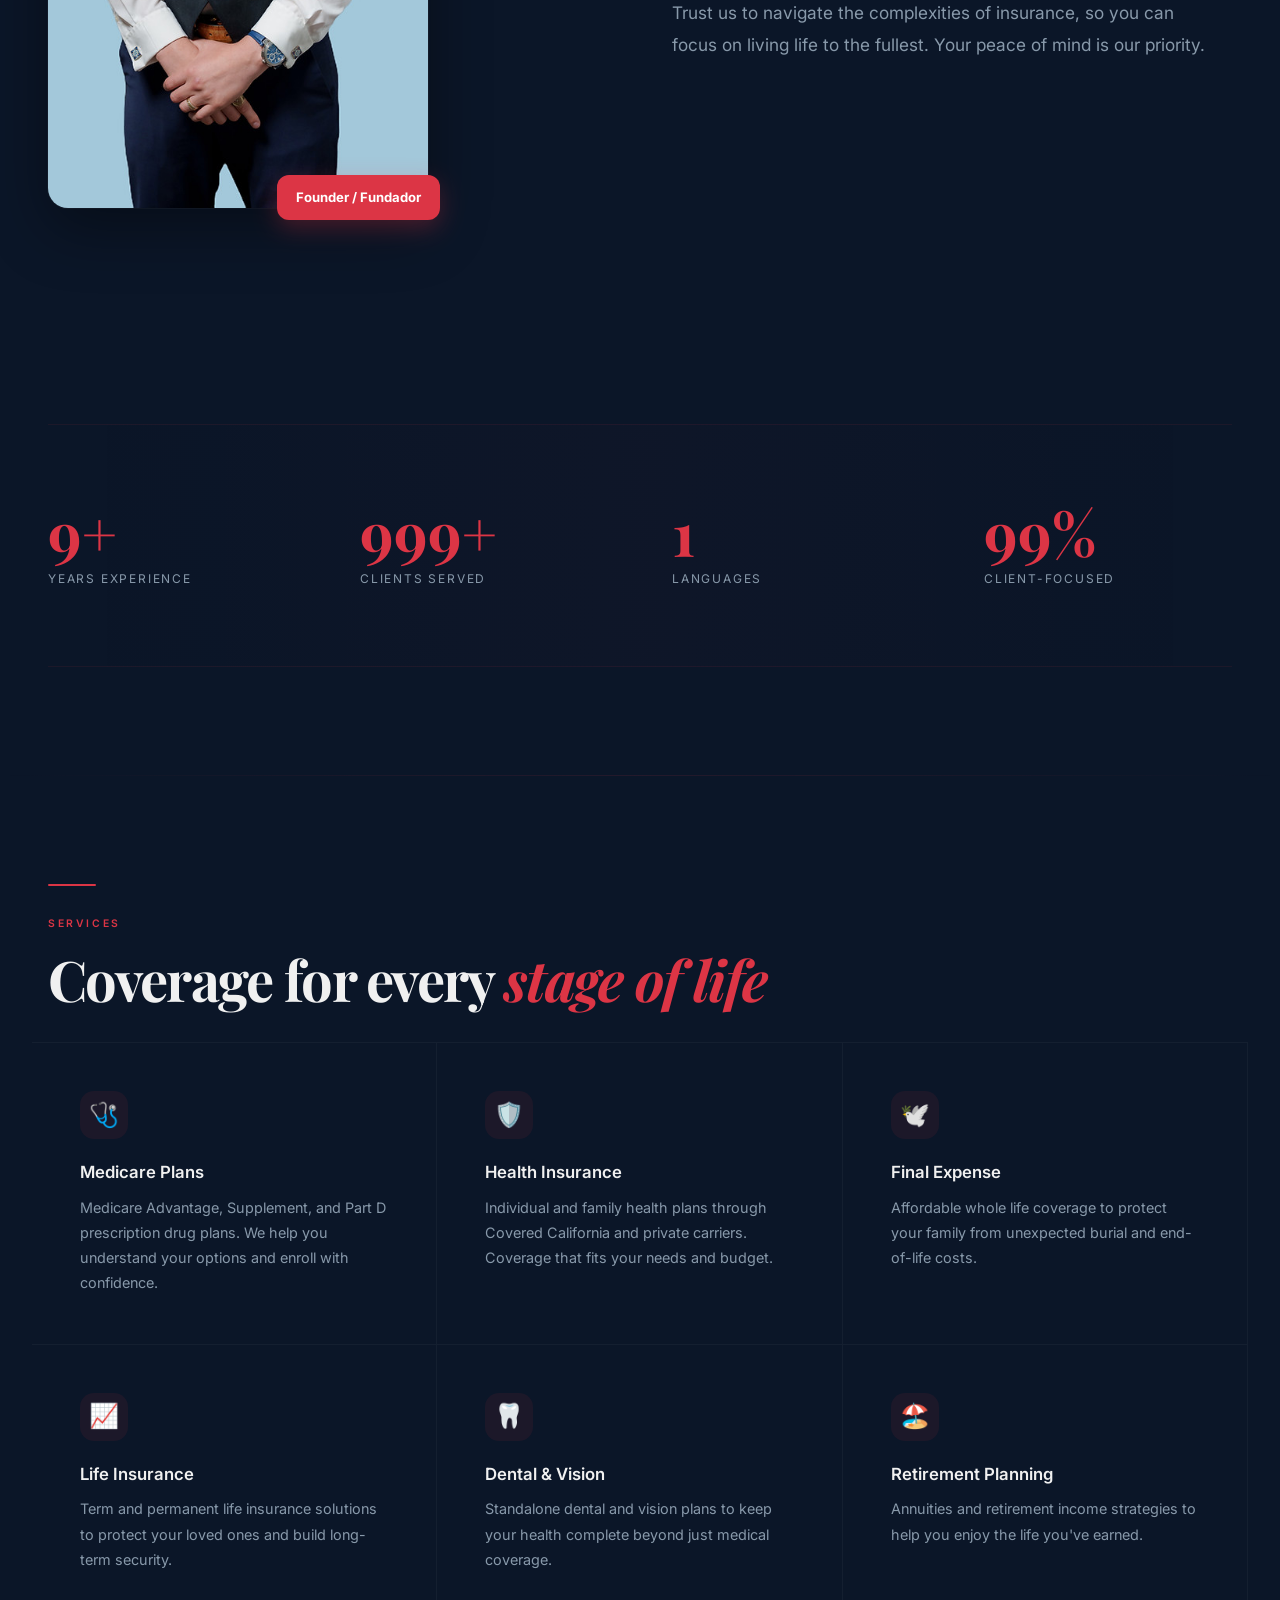
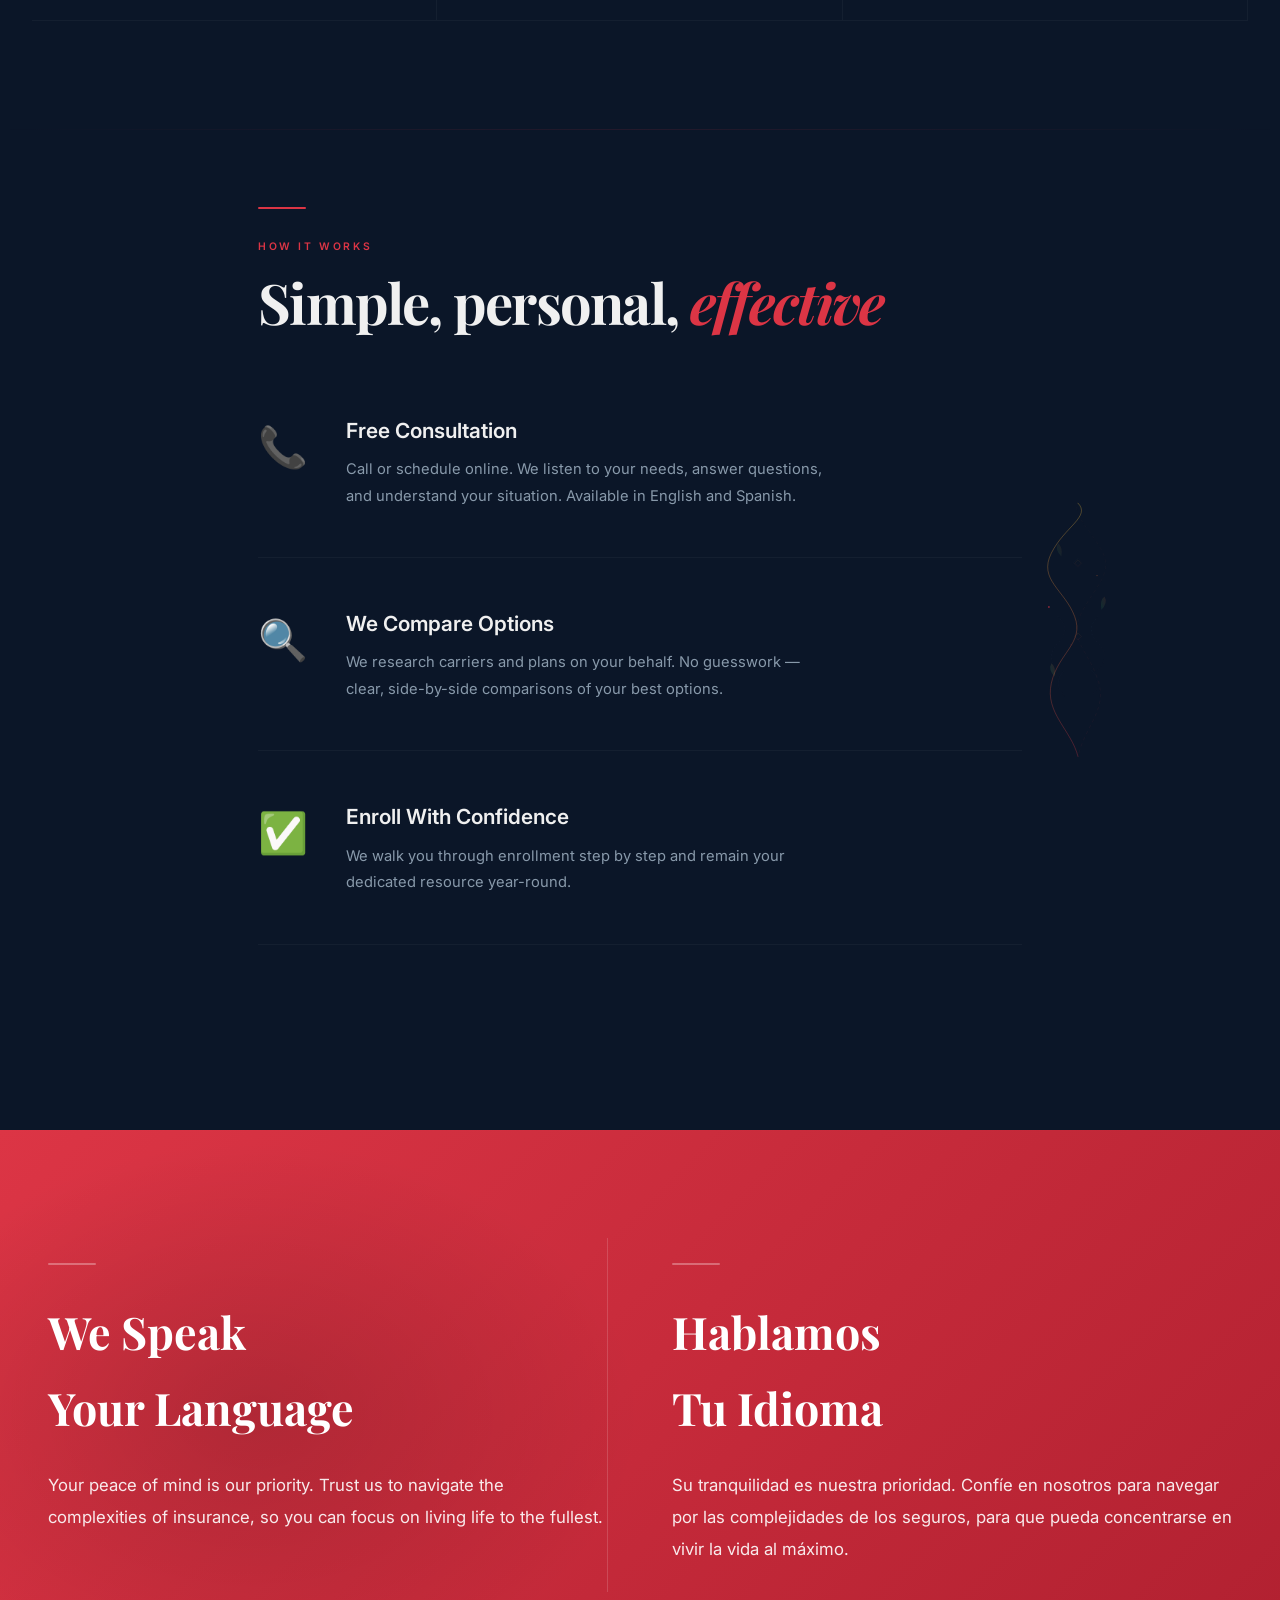
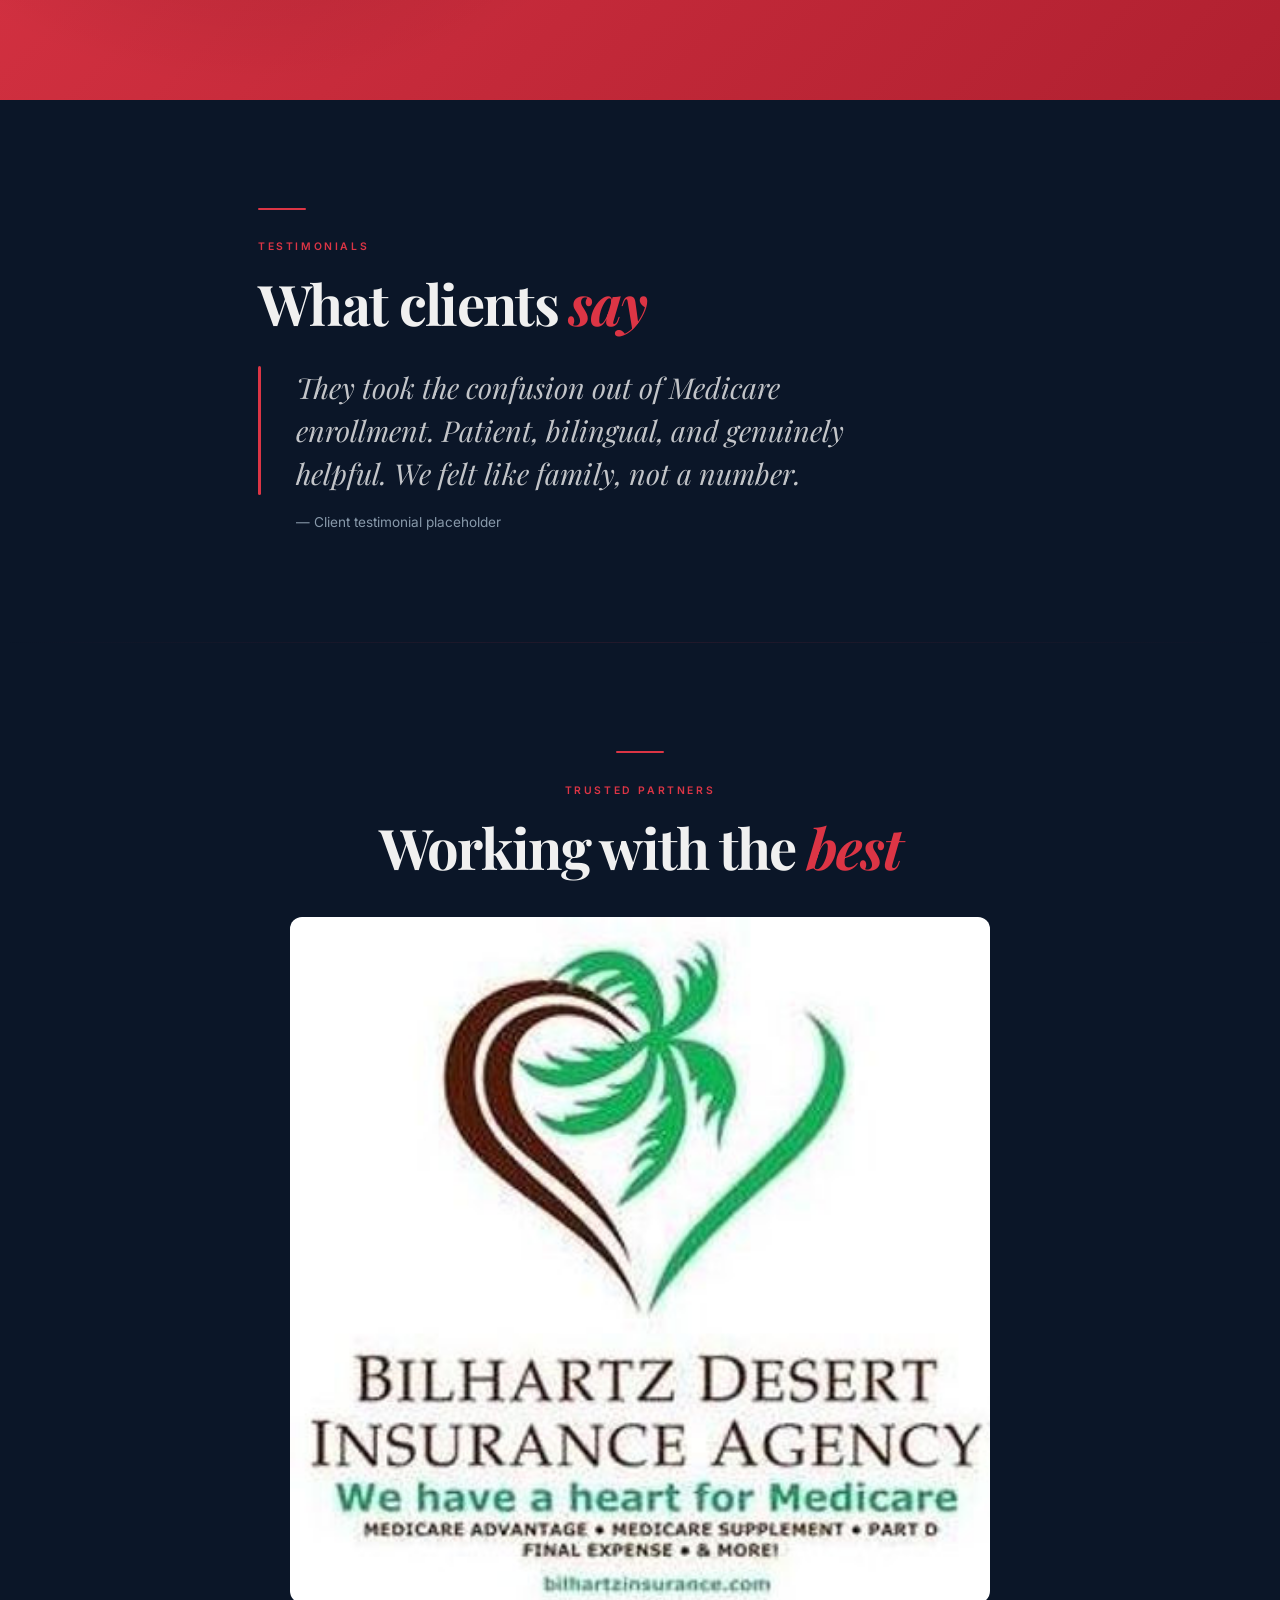
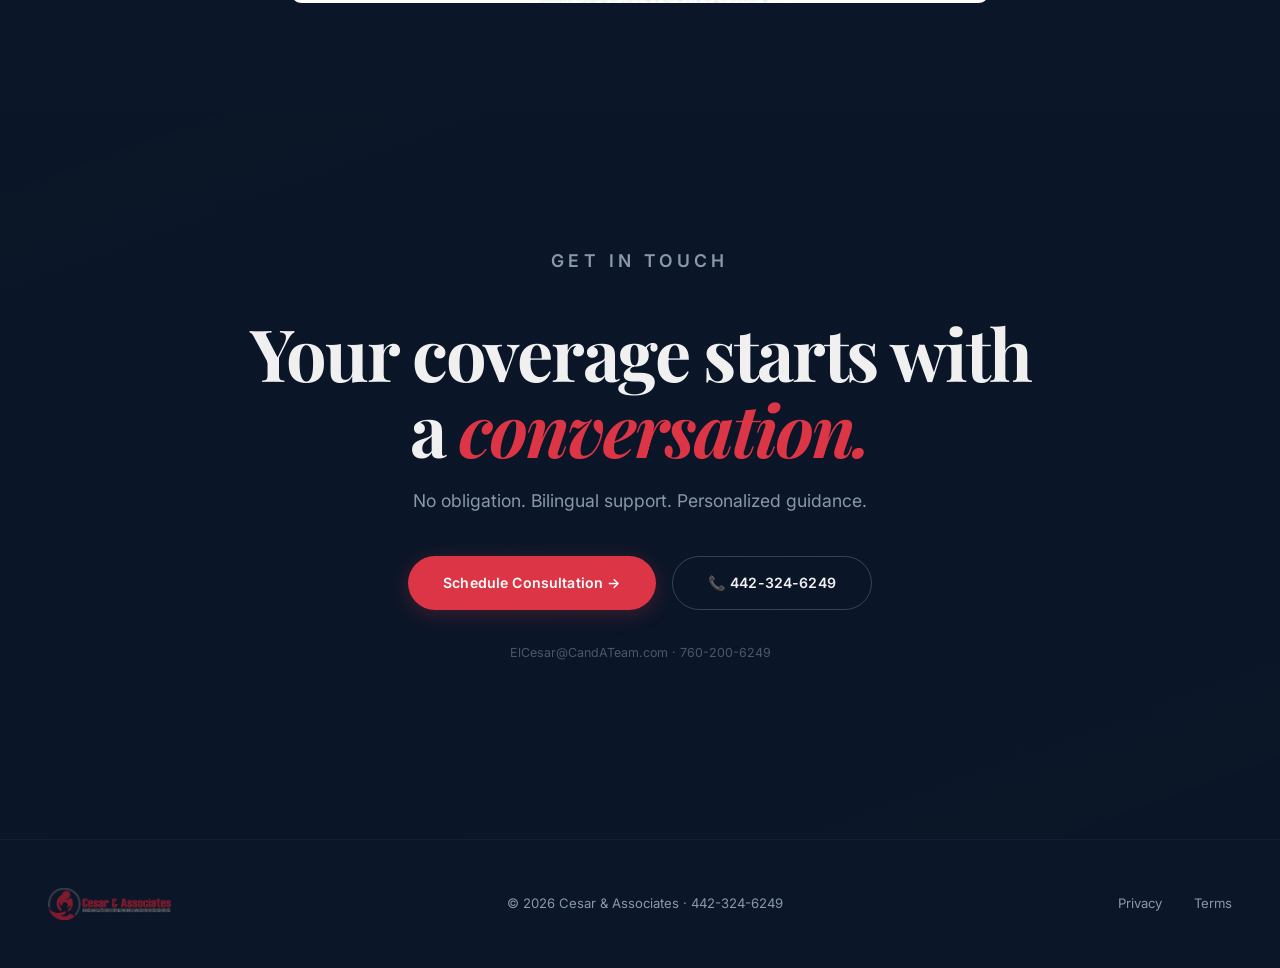
==== commit 0040de75: "Social Hub page: FB live embed, Yelp/Google review cards, IG/TikTok placeholders, LinkedIn card, nav" ====
--- a/index.html
+++ b/index.html
@@ -179,7 +179,7 @@
 .quote-text{font-family:var(--serif);font-size:clamp(1.3rem,3vw,1.8rem);font-weight:400;font-style:italic;line-height:1.5;color:rgba(240,240,240,.8);max-width:650px;position:relative;padding-left:clamp(1.5rem,3vw,2.5rem)}
 .quote-text::before{content:'';position:absolute;left:0;top:0;bottom:0;width:3px;background:var(--accent);border-radius:2px}
 .quote-author{margin-top:1rem;font-size:.85rem;color:var(--muted);padding-left:clamp(1.5rem,3vw,2.5rem)}
-</style></head><body><nav><div class="nav-inner"><a href="/" class="nav-logo"><img src="assets/nav-logo.png" alt="Cesar & Associates"></a><button class="menu-btn" aria-label="Menu">&#9776;</button><div class="nav-links"><a href="/" style="color:var(--text)">Home</a><a href="/contact.html">Contact</a><a href="/agents.html">Agent Resources</a><a href="tel:+14423246249" class="btn-nav">Call Us</a></div></div></nav>
+</style></head><body><nav><div class="nav-inner"><a href="/" class="nav-logo"><img src="assets/nav-logo.png" alt="Cesar & Associates"></a><button class="menu-btn" aria-label="Menu">&#9776;</button><div class="nav-links"><a href="/" style="color:var(--text)">Home</a><a href="/contact.html">Contact</a><a href="/agents.html">Agent Resources</a><a href="/socials.html">Social Hub</a><a href="tel:+14423246249" class="btn-nav">Call Us</a></div></div></nav>
 <section class="hero">
 <div class="orb orb-1"></div><div class="orb orb-2"></div>
 <div class="wrap">
